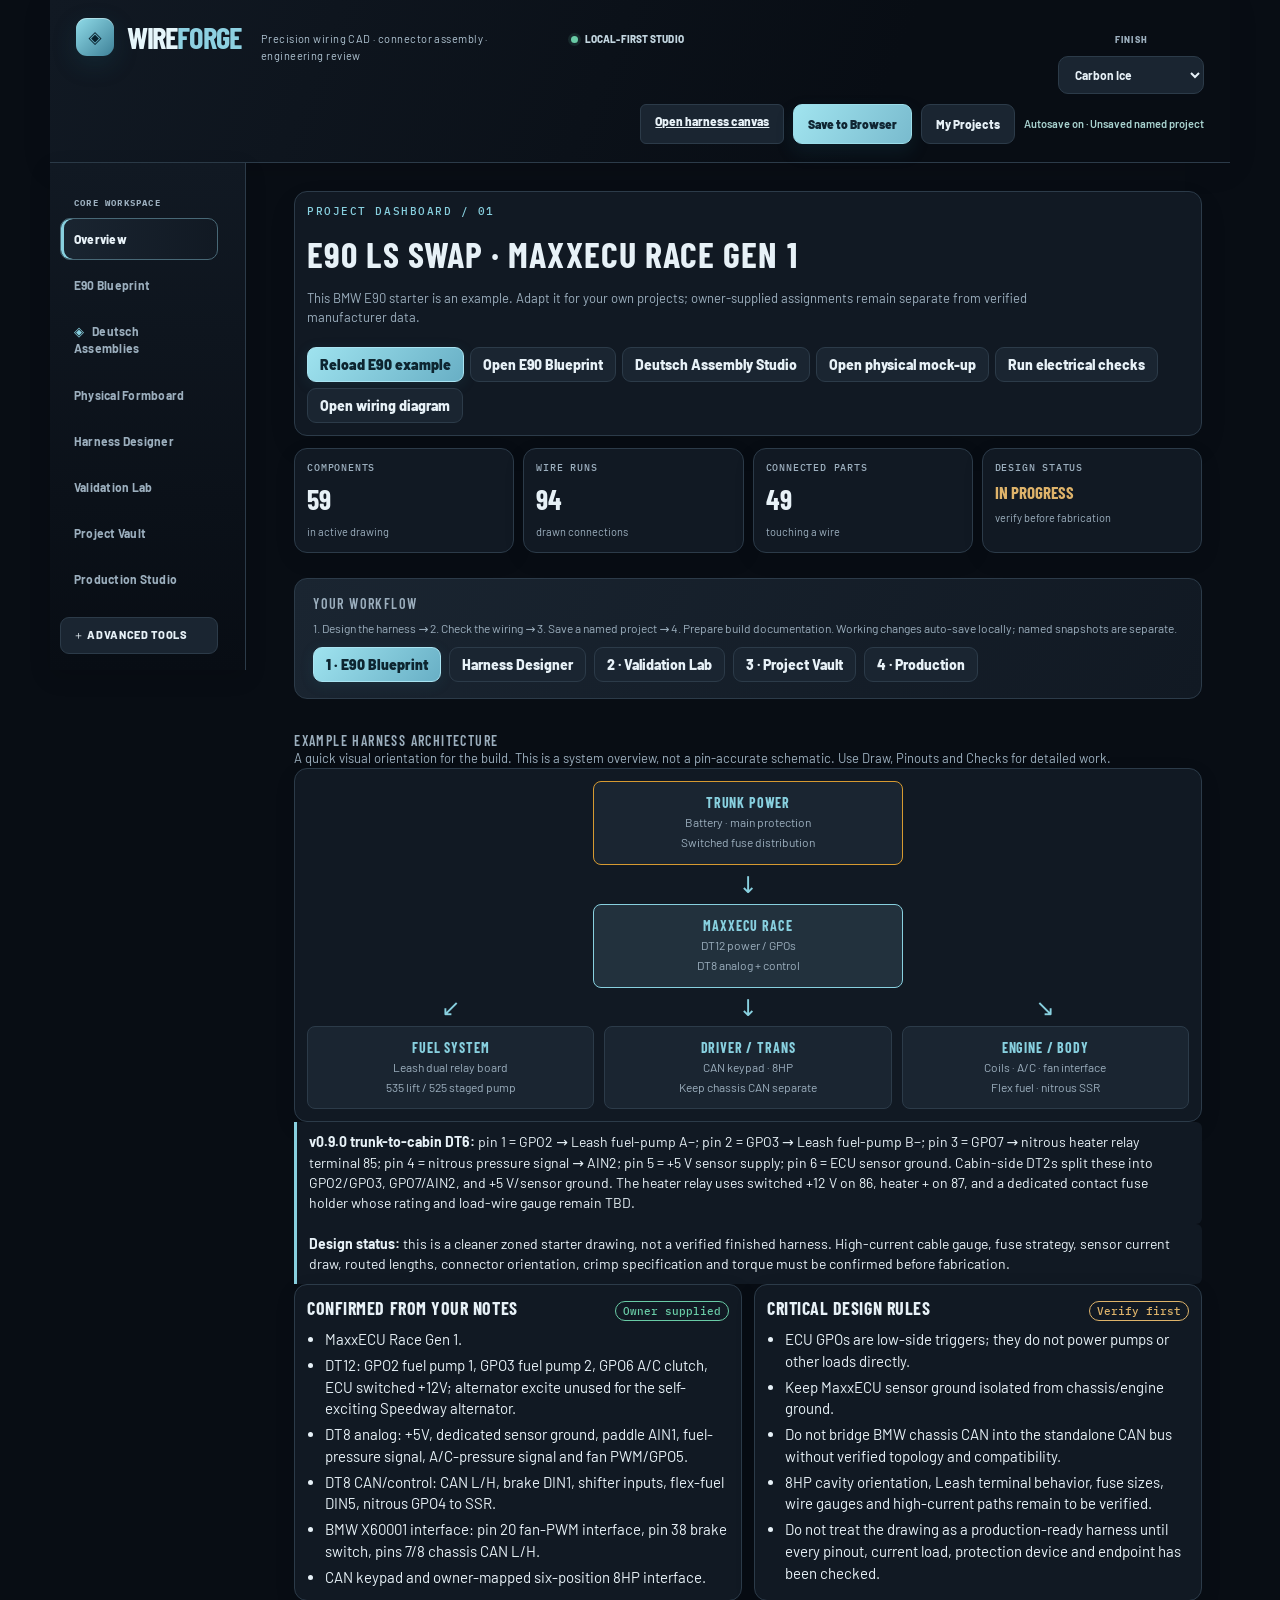
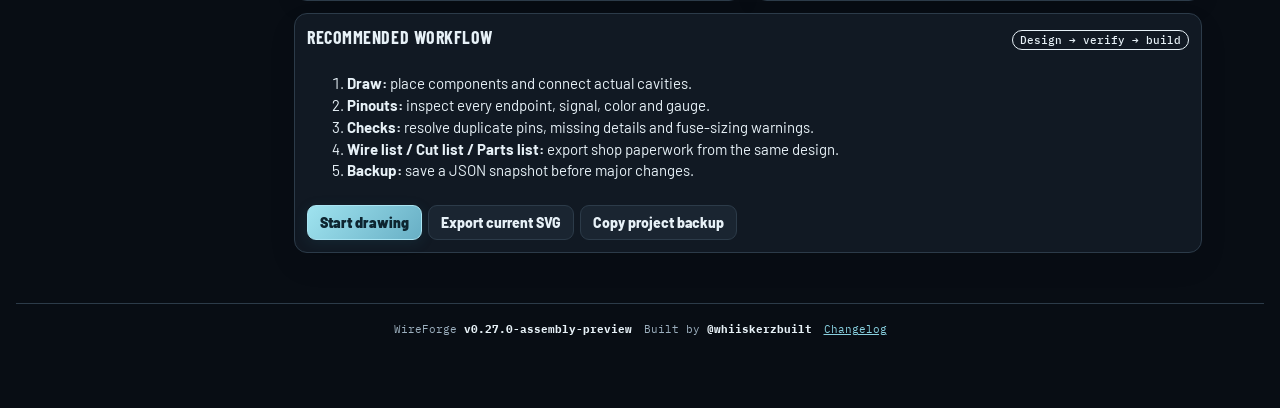
==== index.html @ 410eec22 "Document TE rear-view cavity numbering and remaining contact verification" ====
<!doctype html><html><head><meta charset=utf8><meta name=viewport content="width=device-width,initial-scale=1,viewport-fit=cover"><style>:root{color-scheme:light;box-sizing:border-box;padding-top:env(safe-area-inset-top,0px);padding-bottom:env(safe-area-inset-bottom,0px)}html{scroll-padding-top:env(safe-area-inset-top,0px)}body{margin:0;padding:0;font:14px -apple-system,BlinkMacSystemFont,sans-serif;background:#fff;color:#000}img{max-width:100%}[hidden]:not([hidden=until-found i]){display:none!important}
.studio-grid{display:grid;grid-template-columns:repeat(auto-fit,minmax(min(100%,300px),1fr));gap:12px;margin:12px 0}.studio-photo{min-height:180px;display:flex;align-items:center;justify-content:center;background:#0b111b;border:1px dashed var(--line);border-radius:8px;overflow:hidden}.studio-photo img{display:block;width:100%;max-height:340px;object-fit:contain}.photo-fallback{padding:22px;display:flex;flex-direction:column;gap:8px;text-align:center;color:var(--mute)}.face-grid{display:grid;gap:7px;margin-top:12px}.face-pin{min-height:56px;border:1px solid var(--line);border-radius:7px;padding:7px;display:flex;flex-direction:column;gap:3px;background:var(--bg);overflow-wrap:anywhere}.face-pin b{font:700 13px var(--mono);color:var(--accent)}.face-pin span{font-size:11px;color:var(--mute)}.face-head{display:flex;justify-content:space-between;gap:8px;flex-wrap:wrap}.face-head span{color:var(--mute);font-size:12px}.studio-cards{display:grid;grid-template-columns:repeat(auto-fit,minmax(170px,1fr));gap:8px;margin:12px 0}.studio-part{background:var(--panel);color:var(--text);border:1px solid var(--line);border-radius:8px;text-align:left;padding:11px;display:flex;flex-direction:column;gap:6px;min-width:0}.studio-part.active{border-color:var(--accent)}.studio-part img{display:block}.studio-part[href]{text-decoration:none;color:var(--text)}.studio-part[href]:hover{border-color:var(--accent)}.studio-part span,.studio-part small{font-size:12px;color:var(--mute)}
.build-progress{height:9px;background:var(--panel2);border:1px solid var(--line);border-radius:99px;overflow:hidden}.build-progress>div{height:100%;background:var(--good);width:0;transition:width .2s}.build-task{display:flex;gap:10px;align-items:flex-start;padding:10px 0;border-bottom:1px solid var(--line)}.build-task:last-child{border-bottom:0}.build-task input{width:18px;height:18px;flex:0 0 18px;margin-top:2px;accent-color:var(--good)}.build-task>span{font:inherit;letter-spacing:0;text-transform:none;color:var(--fg)}.build-task b{display:block}.build-task small{display:block;color:var(--mute);font-size:12px;margin-top:2px}


.dashboard-hero{padding:18px;background:linear-gradient(120deg,var(--panel),var(--panel2));border-left:4px solid var(--accent)}.eyebrow{font:500 11px var(--mono);letter-spacing:.14em;color:var(--accent);margin-bottom:8px}.dashboard-hero h2{font-size:clamp(24px,4vw,36px);margin-bottom:8px}.dashboard-hero p{max-width:780px;margin-bottom:12px}.dash-stats{display:grid;grid-template-columns:repeat(4,minmax(0,1fr));gap:9px}.stat{padding:12px;display:flex;flex-direction:column;gap:4px;min-width:0}.stat>span{font:500 10px var(--mono);color:var(--mute);letter-spacing:.08em}.stat>b{font:700 clamp(18px,3vw,28px) var(--display);overflow-wrap:anywhere}.stat small{font-size:11px;color:var(--mute)}.status-warn{color:var(--warn)!important;font-size:17px!important}.system-map{padding:16px;display:flex;flex-direction:column;align-items:center;gap:7px}.sys-node{display:flex;flex-direction:column;gap:3px;text-align:center;border:1px solid var(--line);border-radius:8px;background:var(--panel2);padding:12px;min-width:0;width:100%;max-width:310px}.sys-node b{font:700 14px var(--display);letter-spacing:.06em;color:var(--accent)}.sys-node span{font-size:12px;color:var(--mute)}.sys-node.power{border-color:#d69a31}.sys-node.ecu{border-color:var(--accent);background:color-mix(in srgb,var(--accent) 7%,var(--panel2))}.sys-arrow{font-size:23px;color:var(--accent);line-height:1}.sys-split{display:grid;grid-template-columns:repeat(3,minmax(0,1fr));gap:10px;width:100%;align-items:start}.sys-branch{display:flex;align-items:center;flex-direction:column;gap:7px;min-width:0}.grid2{display:grid;grid-template-columns:repeat(2,minmax(0,1fr));gap:12px}.grid2 .card{min-width:0}@media(max-width:700px){.dash-stats{grid-template-columns:repeat(2,minmax(0,1fr))}.grid2{grid-template-columns:1fr}.sys-split{grid-template-columns:1fr}.sys-branch{display:grid;grid-template-columns:24px minmax(0,1fr);align-items:center}.sys-branch .sys-node{max-width:none}.sys-arrow{transform:none}}

/* WireForge workspace refresh: additive, responsive, existing controls remain intact */
header{display:flex;align-items:center;gap:18px;flex-wrap:wrap;padding:16px 22px;background:linear-gradient(110deg,#101923,#1b2735);border-bottom:1px solid #354353}
header h1{margin:0;letter-spacing:.025em;color:#f2f4f7}header .sub{margin:0;opacity:.85}
#tabs{position:sticky;top:0;z-index:40;background:var(--panel);box-shadow:0 7px 20px #0002}
#t-draw .bar{gap:7px;padding:12px;border-radius:12px;background:var(--panel);border:1px solid var(--line)}
#t-draw .btn{border-radius:7px;transition:background .15s,border-color .15s}
#t-draw .btn:focus-visible,.wf-workspace button:focus-visible{outline:3px solid var(--accent);outline-offset:2px}
.wf-workspace{background:var(--panel);border:1px solid var(--line);border-radius:12px;margin:12px 0;padding:14px;box-shadow:0 5px 24px #0001}
.wf-workspace .wf-top{display:flex;justify-content:space-between;align-items:center;flex-wrap:wrap;gap:12px}
.wf-workspace h2{font:700 22px var(--display);margin:0}
.wf-actions{display:flex;gap:7px;flex-wrap:wrap;margin:12px 0}
.wf-actions button{padding:9px 12px;background:var(--panel2);color:var(--fg);border:1px solid var(--line);border-radius:7px;cursor:pointer}
.wf-actions button:hover{border-color:var(--accent)}
.wf-metrics{display:grid;grid-template-columns:repeat(auto-fit,minmax(125px,1fr));gap:8px}
.wf-metric{background:var(--panel2);padding:11px;border-radius:8px;border:1px solid var(--line)}
.wf-metric strong{display:block;font:700 23px var(--display);color:var(--accent)}
.wf-metric small{color:var(--mute)}
.wf-issues{margin-top:10px;max-height:200px;overflow:auto;font-size:12px}
.wf-issues p{margin:5px 0;padding:7px;border-left:3px solid var(--warn);background:var(--panel2)}
.wf-help{font-size:12px;color:var(--mute);margin-top:8px}
@media(max-width:650px){header{padding:12px}.wf-workspace{padding:10px}.wf-actions button{flex:1 1 130px}}
</style><style>
.wf-pro-head{display:flex;justify-content:space-between;gap:14px;align-items:start;margin:12px 0 18px;flex-wrap:wrap}
.wf-pro-head h2{margin:8px 0}.wf-pro-grid{display:grid;grid-template-columns:repeat(auto-fit,minmax(min(100%,360px),1fr));gap:14px}
.wf-pro-grid .card{min-width:0}.wf-pro-grid label{display:flex;flex-direction:column;gap:5px;margin:7px 0}
.wf-pro-grid input,.wf-pro-grid select{max-width:100%;width:100%;box-sizing:border-box}
.wf-pro-grid .row{display:flex;flex-wrap:wrap;gap:8px}.wf-pro-grid .row>*{flex:1;min-width:95px}
.wf-pro-table{width:100%;border-collapse:collapse;font-size:12px}.wf-pro-table th,.wf-pro-table td{padding:6px;text-align:left;border-bottom:1px solid var(--line)}
.wf-pro-scroll{overflow:auto;max-height:340px}.wf-pro-actions{display:flex;gap:7px;flex-wrap:wrap;margin:10px 0}
.wf-pro-cavities{display:grid;grid-template-columns:repeat(auto-fit,minmax(70px,1fr));gap:7px;margin:12px 0}
.wf-pro-cavity{border:1px solid var(--line);background:var(--panel2);border-radius:9px;padding:9px;min-height:55px}
.wf-pro-cavity b{display:block;color:var(--accent)}
@media(max-width:650px){.wf-pro-head .btn{width:100%}.wf-pro-grid{grid-template-columns:1fr}}
@media print{body.wf-pro-print header,body.wf-pro-print nav,body.wf-pro-print footer,body.wf-pro-print section:not(#t-pro),body.wf-pro-print .wf-pro-actions,body.wf-pro-print button{display:none!important}body.wf-pro-print #t-pro{display:block!important}body.wf-pro-print .card{break-inside:avoid}body.wf-pro-print{background:#fff;color:#111}}
</style>

</head><body>
<title>WireForge</title>
<meta name="claude:viewport-fit-sides" content="cover">
<link rel="stylesheet" href="https://fonts.googleapis.com/css2?family=Barlow+Condensed:wght@600;700&family=Barlow:wght@400;500;600&family=IBM+Plex+Mono:wght@400;500&display=swap">
<style>
/* Layout: tab bar, then a drawing stage (pan/zoom SVG) beside an inspector. Tables below are the paperwork built from the drawing. */
:root{
  --bg:#13161a; --panel:#1b1f25; --panel2:#222831; --line:#303743; --grid:#262c35;
  --fg:#e9e7e1; --mute:#9aa3af; --accent:#f0a81c; --accent-ink:#1a1303;
  --good:#4cc38a; --warn:#f0a81c; --bad:#ef6a5b;
  --display:'Barlow Condensed','Arial Narrow',sans-serif;
  --body:'Barlow',system-ui,sans-serif;
  --mono:'IBM Plex Mono',ui-monospace,Menlo,monospace;
  color-scheme:dark;
}
@media (prefers-color-scheme: light){
  :root:not([data-theme="dark"]){
    --bg:#e7eaee; --panel:#f6f7f9; --panel2:#ffffff; --line:#c8ced8; --grid:#d5dae2;
    --fg:#161a1f; --mute:#566170; --accent:#a86900; --accent-ink:#ffffff;
    --good:#13804f; --warn:#a86900; --bad:#c23a2b; color-scheme:light;
  }
}
:root[data-theme="light"]{
  --bg:#e7eaee; --panel:#f6f7f9; --panel2:#ffffff; --line:#c8ced8; --grid:#d5dae2;
  --fg:#161a1f; --mute:#566170; --accent:#a86900; --accent-ink:#ffffff;
  --good:#13804f; --warn:#a86900; --bad:#c23a2b; color-scheme:light;
}
*{box-sizing:border-box}
[hidden]{display:none!important}
body{background:var(--bg);color:var(--fg);font:15px/1.45 var(--body);padding-left:max(16px,env(safe-area-inset-left,0px));padding-right:max(16px,env(safe-area-inset-right,0px));padding-block:0 48px}
.wrap{max-width:1180px;margin:0 auto}
header{padding:16px 0 8px;display:flex;gap:12px;align-items:baseline;flex-wrap:wrap;justify-content:space-between}
h1{font:700 30px/1 var(--display);letter-spacing:.02em;text-transform:uppercase;margin:0}
h1 span{color:var(--accent)}
.sub{color:var(--mute);font-size:13px;margin:0}
/* WireForge workspace navigation */
.wrap{display:grid;grid-template-columns:196px minmax(0,1fr);column-gap:20px;align-items:start}header{grid-column:1/-1}
nav{position:sticky;top:14px;z-index:5;background:var(--bg);display:flex;flex-direction:column;gap:3px;overflow-y:auto;overflow-x:hidden;max-height:calc(100vh - 28px);border-right:1px solid var(--line);border-bottom:0;padding:8px 10px 8px 0;grid-column:1;grid-row:2}
.nav-label{font:500 10px var(--mono);letter-spacing:.14em;text-transform:uppercase;color:var(--mute);padding:13px 10px 4px}
nav button{width:100%;text-align:left;white-space:normal;line-height:1.25}.wrap>section{grid-column:2;grid-row:2;min-width:0}
@media(max-width:760px){.wrap{display:flex;flex-direction:column;gap:0}header{width:100%}nav{position:sticky;top:0;width:100%;max-height:none;flex-direction:row;overflow-x:auto;overflow-y:hidden;border-right:0;border-bottom:1px solid var(--line);padding:6px 0;gap:4px}nav .nav-label{display:none}nav button{width:auto;flex:0 0 auto;white-space:nowrap}.wrap>section{width:100%}}
nav button{flex:0 0 auto;font:600 15px var(--display);letter-spacing:.06em;text-transform:uppercase;background:none;color:var(--mute);border:0;padding:9px 14px;border-radius:6px;cursor:pointer}
nav button[aria-selected="true"]{background:var(--accent);color:var(--accent-ink)}
button:focus-visible,input:focus-visible,select:focus-visible,textarea:focus-visible{outline:2px solid var(--accent);outline-offset:1px}
section{padding-top:14px;display:flex;flex-direction:column;gap:12px}
h2{font:700 22px/1.1 var(--display);letter-spacing:.03em;text-transform:uppercase;margin:0}
h3{font:600 14px var(--display);letter-spacing:.1em;text-transform:uppercase;color:var(--mute);margin:8px 0 0}
p{margin:0}
.muted{color:var(--mute);font-size:13px}
.row{display:flex;gap:6px;flex-wrap:wrap;align-items:flex-end}
.btn{font:600 14px var(--body);background:var(--panel2);color:var(--fg);border:1px solid var(--line);padding:8px 12px;border-radius:6px;cursor:pointer;white-space:nowrap}
.btn.primary{background:var(--accent);color:var(--accent-ink);border-color:var(--accent)}
.btn.danger{color:var(--bad)}
.btn[aria-pressed="true"]{border-color:var(--accent);color:var(--accent)}
.call{border-left:3px solid var(--accent);background:var(--panel);padding:10px 12px;border-radius:0 6px 6px 0;font-size:14px}
label{display:flex;flex-direction:column;gap:3px;min-width:0}
label>span{font:500 10px var(--mono);letter-spacing:.08em;text-transform:uppercase;color:var(--mute)}
input,select,textarea{font:14px var(--body);background:var(--panel2);color:var(--fg);border:1px solid var(--line);border-radius:5px;padding:7px 8px;width:100%;min-width:0}
textarea{font:12px var(--mono);min-height:110px}
.mono{font-family:var(--mono);font-size:13px}
.chip{flex:0 0 14px;width:14px;height:14px;border-radius:50%;border:1px solid var(--mute);display:inline-block;vertical-align:-2px}
.cw{display:flex;gap:6px;align-items:center}
/* visual connector catalogue */
.catalog-tools{display:grid;grid-template-columns:minmax(180px,2fr) minmax(130px,1fr);gap:10px;align-items:end}
.connector-catalog{display:grid;grid-template-columns:repeat(auto-fit,minmax(250px,1fr));gap:10px;margin-top:8px}
.connector-card{display:grid;grid-template-columns:120px minmax(0,1fr);gap:10px;padding:10px;border:1px solid var(--line);border-radius:8px;background:var(--panel2);min-width:0}
.connector-thumb{min-width:0;display:flex;align-items:flex-start}
.connector-card-title{font:600 13px var(--display);line-height:1.3}
.connector-card-meta{font:10px var(--mono);color:var(--mute);margin-top:4px;overflow-wrap:anywhere}
.connector-card-actions{margin:8px 0}
.connector-card details{font-size:12px}
.connector-card summary{cursor:pointer;color:var(--accent);padding:4px 0}
.connector-pin-table{max-height:220px;overflow:auto;margin-top:5px}
.connector-pin-table table{width:100%;border-collapse:collapse;font-size:11px}
.connector-pin-table th,.connector-pin-table td{text-align:left;padding:4px;border-bottom:1px solid var(--line);vertical-align:top}
.connector-pin-table th{position:sticky;top:0;background:var(--panel);color:var(--mute)}
.connector-card[hidden]{display:none}
@media(max-width:600px){.catalog-tools{grid-template-columns:1fr}.connector-catalog{grid-template-columns:1fr}.connector-card{grid-template-columns:100px minmax(0,1fr)}}

/* drawing */
.bar{display:flex;gap:8px;flex-wrap:wrap;align-items:flex-end}
.bar label{width:96px}
.lib{background:var(--panel);border:1px solid var(--line);border-radius:8px;padding:12px;display:flex;flex-direction:column;gap:10px;max-height:340px;overflow:auto}
.lib  .grp{display:flex;flex-direction:column;gap:6px}
.lib details.catalog-group{border:1px solid var(--line);border-radius:9px;padding:10px 12px;background:var(--panel);margin:8px 0}
.lib details.catalog-group>summary{display:flex;align-items:center;justify-content:space-between;gap:12px;cursor:pointer;list-style:none;font:700 13px var(--display);letter-spacing:.04em;text-transform:uppercase}
.lib details.catalog-group>summary::-webkit-details-marker{display:none}
.lib details.catalog-group>summary:after{content:'+';color:var(--accent);font-size:18px}
.lib details.catalog-group[open]>summary:after{content:'−'}
.lib details.catalog-group>summary small{margin-left:auto;color:var(--mute);font:10px var(--mono);text-transform:none;letter-spacing:0}
.lib details.catalog-group[open]>summary{padding-bottom:8px;border-bottom:1px solid var(--line)}
.lib .grp>b{font:600 12px var(--display);letter-spacing:.1em;text-transform:uppercase;color:var(--mute)}
.lib .items{display:flex;gap:6px;flex-wrap:wrap}
.main{display:grid;grid-template-columns:minmax(0,1fr) 300px;gap:12px}
.stage{height:min(70dvh,640px);min-height:380px;border:1px solid var(--line);border-radius:8px;background:var(--bg);position:relative;overflow:hidden}
#cv{width:100%;height:100%;display:block;touch-action:none;user-select:none;-webkit-user-select:none;cursor:grab}
#cv text{pointer-events:none}
.hint{position:absolute;left:8px;bottom:8px;right:8px;font:500 12px var(--mono);color:var(--mute);background:var(--panel);border:1px solid var(--line);border-radius:6px;padding:5px 8px;pointer-events:none}
.insp{background:var(--panel);border:1px solid var(--line);border-radius:8px;padding:12px;display:flex;flex-direction:column;gap:10px;align-self:start;max-height:min(70dvh,640px);overflow:auto}
.insp .two{display:grid;grid-template-columns:1fr 1fr;gap:8px}
.plist{display:flex;flex-direction:column;gap:6px}
.plist label{flex-direction:row;align-items:center;gap:8px}
.plist label>span{width:34px;font-size:12px;color:var(--accent);text-transform:none;letter-spacing:0}
@media (max-width:860px){.main{grid-template-columns:minmax(0,1fr)}.insp{max-height:none}}
/* svg parts */
.box{fill:var(--panel);stroke:var(--line);stroke-width:1.5}
.sel .box{stroke:var(--accent);stroke-width:2.5}
.hdr{fill:var(--panel2)}
.t{fill:var(--fg);font:600 12px var(--body)}
.pid{fill:var(--accent);font:700 11px var(--mono)}
.pl{fill:var(--mute);font:11px var(--body)}
.pd{fill:var(--bg);stroke:var(--mute);stroke-width:1.5}
.pd.used{fill:var(--fg);stroke:var(--fg)}
.pd.pend{fill:var(--accent);stroke:var(--accent)}
.hit{fill:transparent;cursor:crosshair}
.nodec{fill:var(--panel2);stroke:var(--mute);stroke-width:1.5}
.sel .nodec{stroke:var(--accent);stroke-width:2.5}
.wl{fill:var(--accent);font:600 11px var(--mono)}
.ps{fill:var(--mute);font:10px var(--mono)}
.fwl{fill:var(--bad);font:600 11px var(--mono);letter-spacing:.12em}
.tag{font:500 10px var(--mono);letter-spacing:.08em;text-transform:uppercase;border:1px solid var(--line);color:var(--mute);padding:1px 5px;border-radius:3px}
.sw{display:flex;gap:6px;flex-wrap:wrap}
.swb{width:26px;height:26px;border-radius:50%;border:2px solid var(--line);cursor:pointer;padding:0}
.swb:hover{border-color:var(--accent)}
.btn:disabled{opacity:.4;cursor:default}
#mk{width:100%;height:100%;display:block;touch-action:none;user-select:none;-webkit-user-select:none;cursor:grab}
#mk text{pointer-events:none}
.lcard{display:flex;flex-direction:column;gap:6px;border:1px solid var(--line);border-radius:6px;padding:8px}
input[type=color]{padding:0;height:34px;width:44px}
.row select{width:auto}
.err .box{stroke:var(--bad);stroke-width:2.5}
nav button.bad{color:var(--bad)}
/* tables */
.tw{overflow-x:auto;border:1px solid var(--line);border-radius:8px;background:var(--panel)}
table{border-collapse:collapse;width:100%;font-size:14px}
th{font:500 10px var(--mono);letter-spacing:.08em;text-transform:uppercase;color:var(--mute);text-align:left;padding:8px 10px;border-bottom:1px solid var(--line);white-space:nowrap}
td{padding:8px 10px;border-bottom:1px solid var(--line);vertical-align:top}
tr:last-child td{border-bottom:0}
td.num,th.num{text-align:right;font-variant-numeric:tabular-nums}
.nt{color:var(--mute);font-size:13px}
.ok{color:var(--good)}.wn{color:var(--warn)}.bd{color:var(--bad)}
.pill{font:500 11px var(--mono);padding:2px 7px;border-radius:99px;border:1px solid currentColor;white-space:nowrap}
.card{background:var(--panel);border:1px solid var(--line);border-radius:8px;padding:12px;display:flex;flex-direction:column;gap:8px}
.card .hd{display:flex;justify-content:space-between;gap:8px;flex-wrap:wrap;align-items:baseline}
.card .hd b{font:700 18px var(--display);letter-spacing:.03em;text-transform:uppercase}
ul.tight{margin:0;padding-left:18px;display:flex;flex-direction:column;gap:4px}
a{color:var(--accent)}
.toast{position:fixed;left:50%;transform:translateX(-50%);bottom:calc(16px + env(safe-area-inset-bottom,0px));background:var(--accent);color:var(--accent-ink);padding:8px 14px;border-radius:6px;font-weight:600;z-index:20}
.app-footer{display:flex;justify-content:center;align-items:center;gap:12px;flex-wrap:wrap;padding:18px 12px 24px;color:var(--mute);font:11px var(--mono);border-top:1px solid var(--line);margin-top:22px}.app-footer b{color:var(--fg)}.app-footer a{color:var(--accent)}
.echeck-grid{display:grid;grid-template-columns:repeat(2,minmax(0,1fr));gap:12px}.echeck-grid .card{min-width:0}.echeck-results{display:grid;grid-template-columns:repeat(3,minmax(0,1fr));gap:10px}.echeck-metric{border:1px solid var(--line);border-radius:8px;padding:12px;background:var(--panel2)}.echeck-metric span{display:block;color:var(--mute);font:10px var(--mono);text-transform:uppercase;letter-spacing:.08em}.echeck-metric b{display:block;font-size:20px;margin-top:5px;overflow-wrap:anywhere}@media(max-width:700px){.echeck-grid,.echeck-results{grid-template-columns:1fr}}
</style>

<div class="wrap">
<header>
  <h1>Wire<span>Forge</span></h1>
  <p class="sub">Precision wiring CAD · connector assembly · engineering review</p><span class="wf-app-trust" title="Local-first workspace; not electrical certification">LOCAL-FIRST STUDIO</span>
  <label class="wf-finish-choice">FINISH <select id="wfEditorFinish" aria-label="WireForge interface finish"><option value="ice">Carbon Ice</option><option value="copper">Forged Titanium</option><option value="stealth">Obsidian</option></select></label>
<div class="wf-top-actions" aria-label="Project actions"><button class="btn primary" id="wfQuickSave" type="button" title="Create or update the current named browser snapshot">Save to Browser</button><button class="btn" id="wfVaultOpen" type="button">My Projects</button><span id="wfSaveStatus" role="status" aria-live="polite">Autosave on · Checking browser storage…</span></div>
</header>
<nav id="tabs"></nav>

<section id="t-project" hidden></section><section id="t-blueprint" hidden></section><section id="t-dt" hidden></section><section id="t-vault" hidden></section><section id="t-lab" hidden></section>
<section id="t-studio" hidden></section>
<section id="t-sim" hidden></section>
<section id="t-pro" hidden><div class="wf-pro-head"><div><span class="pill">PRO WORKSPACE · PREVIEW</span><h2>Harness Production Studio</h2><p class="muted">Reusable cavity maps, drawing layers, branch schedules, build reports and restore points. Manufacturer geometry and electrical suitability require independent verification.</p></div><div class="row"><button class="btn primary" type="button" id="wf3dProLaunch">◈ Render 3D</button><button class="btn primary" id="proPrint">Print build pack</button></div></div><div class="row"><button class="btn" data-tab="formboard">Physical formboard & measured cut list</button></div><div id="proRoot"></div></section>
<section id="t-draw">
<div class="wf-draw-intro"><div><div class="wb-eyebrow">WIRE FORGE / SCHEMATIC EDITOR</div><h2>Harness Designer <span>·</span> Design → Route → Verify</h2><p>Draw cavity-to-cavity connections, arrange hardware, then review the wiring in Blueprint, Loom Studio or 3D. Drag parts to adjust the layout.</p></div><div class="wf-draw-intro-actions"><button class="btn primary" data-tab="blueprint">E90 Blueprint</button><button class="btn" data-tab="formboard">Physical Formboard</button><button class="btn" data-tab="lab">Validation Lab</button></div></div>
<details class="wf-advanced" id="wfAdvanced"><summary>Advanced engineering tools <small>Routing audit · branches · cut lists · snap · locking</small></summary>
<section class="wf-phase card" id="wfPhasePanel" aria-label="Harness engineering tools">
<h3>Engineering workbench <span class="pill">ADVANCED</span></h3>
<p class="muted">Routing diagnostics, physical branch records, ECU pin schedule and manufacturing estimates. These tools do not certify a harness.</p>
<div class="row" style="flex-wrap:wrap;gap:8px">
<button class="btn" id="wfRouteAudit" type="button">Analyze routing</button>
<button class="btn" id="wfAddBranch" type="button">Add harness branch</button>
<button class="btn" id="wfCutList" type="button">Export cut list CSV</button>
<button class="btn" id="wfEcuSchedule" type="button">Export MaxxECU schedule CSV</button>
<button class="btn" id="wfValidation" type="button">Export validation CSV</button>
</div>
<div class="row" style="flex-wrap:wrap;gap:8px;margin-top:10px"><label>Branch name <input id="wfBranchName" placeholder="Engine → firewall"></label><label>Bundle ID <input id="wfBranchLoom" placeholder="990"></label><label>Branch length (in) <input id="wfBranchLength" type="number" min="0" step=".1" placeholder="Measured"></label><label>Branch diameter (mm) <input id="wfBranchDiameter" type="number" min="0" step=".1" placeholder="Estimate"></label></div>
<div id="wfBranchRows" class="muted" style="margin-top:10px"></div><div id="wfPhaseResults" aria-live="polite" style="margin-top:10px"></div>
</section><aside class="wf-workspace" id="wfWorkspace" aria-label="Harness editor tools">
<div class="wf-top"><h2>Harness diagnostics <small style="font-size:12px;color:var(--mute)">LIVE</small></h2><span id="wfStatus" class="pill">Ready</span></div>
<div class="wf-metrics" id="wfMetrics" aria-live="polite"></div>
<div class="wf-actions">
<button type="button" id="wfRefresh">Run wiring audit</button>
<button type="button" id="wfSnap">Snap parts to 20px grid</button>
<button type="button" id="wfAlign">Align selected part to grid</button>
<button type="button" id="wfLock">Lock selected part</button>
<button type="button" id="wfPinExport">Export connector pinouts CSV</button>
<button type="button" id="wfLoomExport">Export harness bundles CSV</button>
</div>
<div class="wf-help">Snap changes positions and can be undone. Locked parts cannot be dragged. Electrical findings require independent verification against component datasheets.</div>
<div class="wf-issues" id="wfIssues"></div></aside>
</details>
  <div class="bar">
    <label class="wf-zone-jump">FOCUS AREA <select id="wfZoneJump" aria-label="Focus physical planning area"><option value="">All areas (Fit)</option></select></label><button class="btn" data-tab="blueprint" title="E90 zone map and completion board">E90 Blueprint</button><button class="btn" data-tab="dt" title="Edit both halves of a Deutsch inline connector">DT Assemblies</button><button class="btn primary" data-act="lib" id="libBtn" aria-pressed="false">+ Add part</button>
    <button class="btn" data-act="zout" aria-label="Zoom out">−</button>
    <button class="btn" data-act="zin" aria-label="Zoom in">+</button>
    <button class="btn" data-act="fit">Fit</button>
    <button class="btn primary" id="wf3dLaunch" type="button" title="Build an interactive 3D model from the current routed drawing">◈ Render 3D</button><button class="btn" data-act="exportDiagram">Export SVG</button><button class="btn" data-act="printDiagram">Print diagram</button><button class="btn danger" data-act="clearWires" title="Remove every wire but keep parts and zones">Delete all wires</button>
    <button class="btn" data-act="undo" id="undoBtn">Undo</button><button class="btn" data-act="redo" id="redoBtn">Redo</button>
    <button class="btn" data-act="fw" id="fwBtn" aria-pressed="false">Firewall line</button>
    <button class="btn" data-act="tk" id="tkBtn" aria-pressed="false">Trunk line</button>
    <button class="btn" data-act="can" id="canBtn" aria-pressed="false">CAN pair</button>
    <button class="btn" data-act="toggleRoute" id="routeBtn">Routing: 90°</button>
    <label><span>New wire gauge</span><select id="defAwg"></select></label>
    <label><span>New wire color</span><input id="defColor" placeholder="RED"></label>
    <label><span>Scale (px per in)</span><input id="scale" type="number" min="0.5" step="0.5" inputmode="decimal"></label>
  </div>
  <div class="lib" id="lib" hidden></div>
  <div id="exBanner" class="call" hidden>Starting layout: the MaxxECU LS connectors, with pins named from the MaxxECU page. Run wires between them or add parts. Engine-side plugs are left blank where that page gives no pinout. <button class="btn danger" data-act="clearAll">Clear drawing</button></div>
  <div class="main">
    <div class="stage"><svg id="cv" role="img" aria-label="Harness drawing"></svg><div class="hint" id="hint"></div></div>
    <div class="insp" id="insp"></div>
  </div>
</section>
<section id="t-formboard" hidden></section><section id="t-mock" hidden></section>
<section id="t-wires" hidden></section>
<section id="t-cut" hidden></section>
<section id="t-pins" hidden></section>
<section id="t-book" hidden></section>
<section id="t-bom" hidden></section>
<section id="t-build" hidden></section>
<section id="t-checks" hidden></section>
<section id="t-electrical" hidden></section>
<section id="t-power" hidden></section>
<section id="t-ecu" hidden></section>
<section id="t-notes" hidden></section>
<section id="t-save" hidden></section>
</div>
<div id="toast" class="toast" hidden></div>
<footer class="app-footer"><span>WireForge <b id="appVersion">v0.27.0-assembly-preview</b></span><span>Built by <b>@whiiskerzbuilt</b></span><a href="CHANGELOG.md" target="_blank" rel="noopener">Changelog</a></footer>

<style id="wfBlackglassTheme">
/* Visual-only refresh. Semantic good/warning/error colors stay distinct. */
:root:not([data-theme="light"]){
 --bg:#080d14;--panel:#111923;--panel2:#1a2531;--line:#2c3b49;--grid:#253441;
 --fg:#e7f1f7;--mute:#9cafbe;--accent:#88d0df;--accent-ink:#102027;
 --good:#69cba6;--warn:#deb36a;--bad:#ec776e;
 color-scheme:dark;
}
:root[data-theme="light"]{
 --bg:#edf2f5;--panel:#ffffff;--panel2:#eaf2f5;--line:#b6ccd5;
 --grid:#d4e0e6;--fg:#182b36;--mute:#4b6675;--accent:#247c96;--accent-ink:#fff;
 --good:#1c8364;--warn:#a87021;--bad:#c3433d;
}
body{background:var(--bg);color:var(--fg)}
header{
 background:linear-gradient(115deg,#101a25,#142332 55%,#0e1721);
 border-bottom:1px solid #2f4859;
 box-shadow:0 10px 30px #0003;
}
header h1{color:#e6f6fb;letter-spacing:.005em}
header h1 span{color:#8dd0e1}
header .sub{color:#b0c4d2;opacity:1}
nav{background:var(--bg);scrollbar-color:#405769 transparent}
nav button{border-radius:9px}
nav button[aria-selected="true"]{
 color:var(--fg);border-color:#4b8597;
 background:linear-gradient(120deg,#1c3745,#172837);
 box-shadow:inset 3px 0 #8bd4e5;
}
.nav-label{color:var(--mute)}
.card,.wf-workspace,#wfPhasePanel,.wf-pro-grid .card{
 border-color:var(--line);border-radius:13px;
 box-shadow:0 7px 22px #00000014;
}
#t-draw .bar{background:linear-gradient(125deg,var(--panel),var(--panel2));border:1px solid var(--line);border-radius:13px}
#t-draw .btn,.wf-actions button,button.btn{border-radius:9px}
.btn.primary,.button.primary{
 background:linear-gradient(130deg,#9fe3ef,#68afc5);
 color:#0d2530;border:1px solid #a9e4f2;
 box-shadow:0 3px 13px #2c71812b;
}
.btn.primary:hover,.button.primary:hover{background:#a5e7ef;color:#071c26}
#wf3dLaunch,#wf3dProLaunch{
 background:linear-gradient(130deg,#b8e9f1,#7ec9d9);
 color:#0b2734;border-color:#b5e9f3;font-weight:800;
}
input,textarea,select{accent-color:var(--accent)}
input:focus-visible,select:focus-visible,textarea:focus-visible,button:focus-visible{outline-color:var(--accent)}
::-webkit-scrollbar{width:9px;height:9px}
::-webkit-scrollbar-thumb{background:#405364;border-radius:12px}
::-webkit-scrollbar-track{background:transparent}
@media(max-width:760px){
 header{padding:13px}
 #t-draw .bar{gap:7px}
 #t-draw .btn{min-height:37px}
}
:root[data-theme="light"] header{
 background:linear-gradient(115deg,#e7f3f8,#dbeaf1);
 border-bottom-color:#a7c3d0;
}
:root[data-theme="light"] header h1{color:#19303e}
:root[data-theme="light"] header h1 span{color:#207b98}
:root[data-theme="light"] header .sub{color:#506c79}
:root[data-theme="light"] nav button[aria-selected="true"]{
 background:#daedf2;color:#1c485a;border-color:#93c1d1;
}

.wf-finish-choice{margin-left:auto;display:flex;gap:10px;align-items:center;color:var(--mute);font-size:10px;font-weight:800;letter-spacing:1.2px}
#wfEditorFinish{background:var(--panel2);color:var(--fg);border:1px solid var(--line);border-radius:10px;padding:10px 12px;font-size:12px;font-family:var(--body);font-weight:700;min-width:146px}
#wfEditorFinish:focus-visible{outline:2px solid var(--accent);outline-offset:2px}
:root[data-wf-finish="copper"]:not([data-theme="light"]){
 --bg:#111312;--panel:#1c1e1b;--panel2:#292b27;--line:#46423b;--grid:#292a27;
 --fg:#f1eee8;--mute:#b9ada0;--accent:#ddbb92;--accent-ink:#20180f;
}
:root[data-wf-finish="copper"]:not([data-theme="light"]) header{background:linear-gradient(110deg,#28251e,#191d1c);border-bottom-color:#66503a}
:root[data-wf-finish="copper"]:not([data-theme="light"]) header h1 span{color:#eac5a3}
:root[data-wf-finish="copper"]:not([data-theme="light"]) nav button[aria-selected="true"]{border-color:#8d7054;background:linear-gradient(130deg,#40342a,#2c2925);box-shadow:inset 3px 0 #d9b38c}
:root[data-wf-finish="copper"]:not([data-theme="light"]) .btn.primary,
:root[data-wf-finish="copper"]:not([data-theme="light"]) #wf3dLaunch,
:root[data-wf-finish="copper"]:not([data-theme="light"]) #wf3dProLaunch{background:linear-gradient(115deg,#f0d0ad,#cda37e);color:#291d15;border-color:#f0d0ad}
:root[data-wf-finish="stealth"]:not([data-theme="light"]){
 --bg:#111419;--panel:#1b2027;--panel2:#262c34;--line:#3a4754;--grid:#28313d;
 --fg:#f0f3f6;--mute:#a8b3bd;--accent:#c5d4e1;--accent-ink:#17212b;
}
:root[data-wf-finish="stealth"]:not([data-theme="light"]) header{background:linear-gradient(110deg,#242b33,#151b22);border-bottom-color:#59636b}
:root[data-wf-finish="stealth"]:not([data-theme="light"]) header h1 span{color:#d5e0eb}
:root[data-wf-finish="stealth"]:not([data-theme="light"]) nav button[aria-selected="true"]{background:linear-gradient(130deg,#33404e,#25303b);border-color:#798796;box-shadow:inset 3px 0 #d0dbe4}
:root[data-wf-finish="stealth"]:not([data-theme="light"]) .btn.primary,
:root[data-wf-finish="stealth"]:not([data-theme="light"]) #wf3dLaunch,
:root[data-wf-finish="stealth"]:not([data-theme="light"]) #wf3dProLaunch{background:linear-gradient(130deg,#f4f6f9,#a9bccb);color:#19212b;border-color:#d5e3eb}
@media(max-width:720px){.wf-finish-choice{width:100%;justify-content:space-between;margin:0}#wfEditorFinish{flex:1;max-width:220px}}
</style>
<link rel="stylesheet" href="./wireforge-workspace.css">
<link rel="stylesheet" href="./wireforge-blueprint.css">
<link rel="stylesheet" href="./wireforge-formboard.css">
<link rel="stylesheet" href="./wireforge-premium.css">
<link rel="stylesheet" href="./wireforge-dt-visual.css">
<script>
const APP_VERSION='0.27.0-assembly-preview';
const CREATOR_HANDLE='@whiiskerzbuilt';
document.getElementById('appVersion').textContent='v'+APP_VERSION;
const esc=s=>String(s??'').replace(/[&<>"]/g,c=>({'&':'&amp;','<':'&lt;','>':'&gt;','"':'&quot;'}[c]));
const KEY='harness-bench-v2';

/* ---------- part catalog ---------- */
const T={};const GROUPS=[];
const FAM={dt:'#8b95a3',mol:'#d2b27a',mx:'#f0a81c',pwr:'#4a86e8',bulk:'#e0584a',sens:'#3fae6a',term:'#b0b6c0'};
function group(name,list){GROUPS.push({name,ids:list.map(x=>x.id)});list.forEach(x=>T[x.id]=x)}
const gen=(id,name,n,seal,fam,sub,pn)=>({id,name,seal:!!seal,fam,sub:sub||'',pn:pn||'',pins:Array.from({length:n},(_,i)=>({p:String(i+1),l:''}))});
const lab=(id,name,labels,fam,sub)=>({id,name,labeled:true,fam,sub:sub||'',pins:labels.map(l=>({p:l[0],l:l[1]||''}))});
const mx=(id,name,arr)=>lab(id,name,arr,'mx','MaxxECU LS harness');
const nodeT=(id,name,fam,note)=>({id,name,node:true,fam,note:note||'',pins:[{p:'1',l:''}]});
function makeCustom(tid){
  const u=S.wfCustom?.[tid];if(u&&/^usr/.test(tid)&&!T[tid]){T[tid]={id:tid,name:u.name,labeled:true,fam:'dt',sub:'Housing P/N '+u.pn,pn:u.pn,short:u.short,pins:u.labels.map((l,i)=>({p:String(l),l:''}))};return;}
  const m=/^(cust|bulk)(\d+)$/.exec(tid);if(!m||T[tid])return;
  const n=Math.max(1,Math.min(60,+m[2]));
  T[tid]=m[1]==='bulk'?Object.assign(gen(tid,'Firewall bulkhead '+n+'-pin',n,true,'bulk','Mil-spec bulkhead'),{bulk:true}):gen(tid,n+'-pin connector',n,false,'dt','Custom');
}
group('Injectors and coils (housing part numbers TBD)',[lab('inj2','Injector connector',[['1','Pin 1 (polarity TBD)'],['2','Pin 2 (polarity TBD)']],'sens','Housing P/N TBD'),lab('coil3','Ignition coil connector',[['1','Pin 1 (function TBD)'],['2','Pin 2 (function TBD)'],['3','Pin 3 (function TBD)']],'sens','Housing P/N TBD')]);
/* MaxxECU pin reference transcribed from user-provided notes. Verify exact model and official documentation before wiring. */
const MAXXECU_MAIN=[["A1","GPO 5","-","GPO 4"],["A2","IGN 1","IGN 1","IGN 1"],["A3","IGN 2","IGN 2","IGN 2"],["A4","GPO 8/TACHO","GPO 8/TACHO","GPO 8/TACHO"],["B1","GPO 6","-","GPO 5"],["B2","IGN 3","IGN 3","IGN 3"],["B3","IGN 4","IGN 4","IGN 4"],["B4","GPO 1","GPO 1","GPO 1"],["C1","GPO 7","-","AIN 5 (0–5 V)"],["C2","IGN 5","IGN 5","IGN 5"],["C3","IGN 6","IGN 6","IGN 6"],["C4","GPO 2","GPO 2","GPO 2"],["D1","WBO2 Heater−","WBO2 Heater−","WBO2 Heater−"],["D2","IGN 7","-","AIN 6 (0–5 V)"],["D3","IGN 8","-","AIN 7 (0–5 V)"],["D4","GPO 3","GPO 3","GPO 3"],["E1","CAN H","CAN H","CAN H"],["E2","CAN L","CAN L","CAN L"],["E3","GND Shield","GND Shield","GND Shield"],["E4","GPO 4","-","AIN 8 (0–5 V)"],["F1","CLT","CLT","CLT"],["F2","IAT","IAT","IAT"],["F3","WBO2 VREF","WBO2 VREF","WBO2 VREF"],["F4","WBO2 VS","WBO2 VS","WBO2 VS"],["G1","+5V sensor supply (peak 0.5 A, max 150 mA)","+5V sensor supply (peak 0.5 A, max 150 mA)","+5V sensor supply (peak 0.5 A, max 150 mA)"],["G2","TPS/AIN","TPS/AIN","TPS/AIN"],["G3","WBO2 IP","WBO2 IP","WBO2 IP"],["G4","WBO2 RCAL","WBO2 RCAL","WBO2 RCAL"],["H1","Sensor GND","Sensor GND","Sensor GND"],["H2","Trigger GND","Trigger GND","Trigger GND"],["H3","TRIGGER","TRIGGER","TRIGGER"],["H4","HOME","HOME","HOME"],["J1","AIN 1 (Temperature)","AIN 1 (Temperature)","AIN 1 (Temperature)"],["J2","AIN 2 (Temperature)","AIN 2 (Temperature)","AIN 2 (Temperature)"],["J3","AIN 3 (0–5 V)","AIN 3 (0–5 V)","AIN 3 (0–5 V)"],["J4","AIN 4 (0–5 V)","AIN 4 (0–5 V)","AIN 4 (0–5 V)"],["K1","INJ 1","INJ 1","INJ 1"],["K2","INJ 2","INJ 2","INJ 2"],["K3","DIN/VR 1","DIN 1","DIN 1"],["K4","DIN/VR 2","DIN 2","DIN 2"],["L1","INJ 8","-","GPO 11/Motor 1−"],["L2","INJ 7","-","GPO 12/Motor 1+"],["L3","INJ 6","INJ 6","INJ 6"],["L4","Engine GND","Engine GND","Engine GND"],["M1","INJ 3","INJ 3","INJ 3"],["M2","INJ 4","INJ 4","INJ 4"],["M3","INJ 5","INJ 5","INJ 5"],["M4","+12V ECU power supply","+12V ECU power supply","+12V ECU power supply"]];
const MAXXECU_AUX=[["A1","EGT 5+"],["A2","EGT 6+"],["A3","EGT 7+"],["A4","EGT 8+"],["B1","EGT 5−"],["B2","EGT 6−"],["B3","EGT 7−"],["B4","EGT 8−"],["C1","EGT 1+"],["C2","EGT 2+"],["C3","EGT 3+"],["C4","EGT 4+"],["D1","EGT 1−"],["D2","EGT 2−"],["D3","EGT 3−"],["D4","EGT 4−"],["E1","Knock GND"],["E2","Knock 1"],["E3","Knock 2"],["E4","AIN 6 (0–5 V)"],["F1","AIN 7 (0–5 V)"],["F2","AIN 8 (0–5 V)"],["F3","DIN/VR 4"],["F4","DIN/VR 5"],["G1","GPO 15 (+12 V)"],["G2","GPO 16 (+12 V)"],["G3","AIN 5 (0–5 V)"],["G4","Engine Ground"],["H1","Motor 2+"],["H2","Motor 1−"],["H3","Motor 2−"],["H4","Motor 1+"]];
/* Pinout-backed physical connectors for the user's Gen1 RACE ECU.
   Main connector functions use the V1/RACE/PRO column of the existing reference table. */
group('DEUTSCH DT mating halves',[Object.assign(gen('dt04_4p','DT04-4P receptacle',4,true,'dt','4-way receptacle · mates DT06-4S · cavity n to n · confirm face orientation on the Deutsch drawing','DT04-4P'),{short:'DT04-4P',mateWith:'dt06_4s',docSrc:'TE DT06-4S / DT04-4P product pages and the Deutsch DT Series catalog (checked Nov 2026)',contactNote:'Size 16 contacts (TE). Contact part number TBD.',viewNote:'Cavity drawing view (mating face or wire entry) NOT confirmed in the TE pages reached.',mapNote:'ASSUMPTION: cavity n mates cavity n. The TE pages reached do not state the mate mapping. Confirm on the TE customer drawing before fabrication.'}),Object.assign(gen('dt06_4s','DT06-4S plug',4,true,'dt','4-way plug · mates DT04-4P · cavity n to n · confirm face orientation on the Deutsch drawing','DT06-4S'),{short:'DT06-4S',mateWith:'dt04_4p',docSrc:'TE DT06-4S / DT04-4P product pages and the Deutsch DT Series catalog (checked Nov 2026)',contactNote:'Size 16 contacts (TE). Contact part number TBD.',viewNote:'Cavity drawing view (mating face or wire entry) NOT confirmed in the TE pages reached.',mapNote:'ASSUMPTION: cavity n mates cavity n. The TE pages reached do not state the mate mapping. Confirm on the TE customer drawing before fabrication.'})]);
group('DEUTSCH HD30 firewall',[Object.assign(gen('hd30_47','HD30 · 47-position receptacle',47,true,'bulk','24-47 · verify key and contact arrangement','HD34-24-47PE'),{bulk:true})]);
group('DEUTSCH HD30 demo mating halves',[
 {...gen('hd30_demo_socket','HD36-24-47SE socket plug',47,true,'bulk','Illustrative numbered cavities; verify TE drawing','HD36-24-47SE'),mateWith:'hd30_demo_pin',mapNote:'ASSUMPTION for fabrication: TE 0425-014-2400 rev H sheet 2 confirms numbered rear-view mating arrangement. Software models same-number continuity; verify physical orientation and each of five size 16 / 42 size 20 contact assignments, wire gauge and insulation OD.',contactNote:'Size 16 or 20; exact cavity contact TBD'},
 {...gen('hd30_demo_pin','HD34-24-47PE pin receptacle',47,true,'bulk','Illustrative numbered cavities; verify TE drawing','HD34-24-47PE'),mateWith:'hd30_demo_socket',mapNote:'ASSUMPTION for fabrication: TE 0425-014-2400 rev H sheet 2 confirms numbered rear-view mating arrangement. Software models same-number continuity; verify physical orientation and each of five size 16 / 42 size 20 contact assignments, wire gauge and insulation OD.',contactNote:'Size 16 or 20; exact cavity contact TBD'},
 {...gen('demo_fused12','Local fused ECU 12V supply',1,false,'pwr','Fuse rating and supply side TBD',''),pins:[{p:'OUT',l:'Fused 12V output'}]}
]);
group('MaxxECU Gen1 RACE connectors',[
 {id:'mxrace48',name:'MaxxECU Gen1 RACE · 48-pin main Molex',fam:'mxecu',sub:'V1 / RACE / PRO · main connector',pn:'48 cavities',desc:'Functions transcribed from the supplied RACE pinout reference; verify cavity face/orientation against official documentation.',pinGridCols:4,gridCellW:82,gridRowH:22,pins:MAXXECU_MAIN.map(r=>({p:r[0],l:r[1]}))},
 {id:'mxrace32',name:'MaxxECU Gen1 RACE · 32-pin black Connector 2',fam:'mxecu',sub:'Connector 2 · EGT / knock / I/O',pn:'32 cavities',desc:'Functions transcribed from the supplied RACE pinout reference; verify cavity face/orientation against official documentation.',pinGridCols:4,gridCellW:82,gridRowH:22,pins:MAXXECU_AUX.map(r=>({p:r[0],l:r[1]}))},
 {id:'mxpig48',pigtail:true,name:'MaxxECU Gen1 RACE C1 · 48-pin prewired pigtail',fam:'mxecu',sub:'Connector option · each lead starts at its ECU cavity, loose end',pn:'48 leads',desc:'Prewired pigtail template. Functions from the RACE V1/RACE/PRO table; wire size, contacts, lengths and destinations TBD until entered.',pinGridCols:4,gridCellW:82,gridRowH:22,pins:MAXXECU_MAIN.map(r=>({p:r[0],l:r[1]}))},
 {id:'mxpig32',pigtail:true,name:'MaxxECU Gen1 RACE C2 · 32-pin black prewired pigtail',fam:'mxecu',sub:'Connector option · each lead starts at its ECU cavity, loose end',pn:'32 leads',desc:'Prewired pigtail template. Functions from the RACE Connector 2 table; wire size, contacts, lengths and destinations TBD until entered.',pinGridCols:4,gridCellW:82,gridRowH:22,pins:MAXXECU_AUX.map(r=>({p:r[0],l:r[1]}))}
]);
const fuseLabels=n=>[['IN','Power in']].concat(Array.from({length:n},(_,i)=>['F'+(i+1),'']));

group('MaxxECU LS harness',[
 mx('mx12','MaxxECU 12-pin',[['A','+12V coils'],['B','Engine ground'],['C','GPO 2 fuel pump'],['D','GPO 6 fan'],['E','GPO 3'],['F','Starter +12V'],['G','+12V ECU'],['H','GPO 8 / tacho'],['J','GPO 15'],['K','Motor 2 +'],['L','Motor 2 −'],['M','Alternator']]),
 mx('mx16','MaxxECU 16-pin',[['1','+5V sensors'],['2','Sensor ground'],['3','AIN 1'],['4','AIN 2'],['5','AIN 6'],['6','AIN 7'],['7','GPO 7 / DIN 3'],['8','GPO 5'],['9','CAN L'],['10','CAN H'],['11','DIN 1'],['12','DIN 2'],['13','DIN 4'],['14','DIN 5'],['15','GPO 4'],['16','Not used']]),
 mx('mxpedal','MaxxECU e-pedal 6-pin',[['1','Sensor ground'],['2','Sensor ground'],['3','AIN 5 main'],['4','+5V'],['5','+5V'],['6','AIN 8 backup']]),
 mx('mxwbo','MaxxECU WBO 4-pin',[['1','+12V'],['2','CAN H'],['3','CAN L'],['4','Engine ground']])
]);
group('Engine side (LS)',[
 lab('etb6','E-throttle 6-pin',[['A','Motor −'],['B','Motor +'],['C','Sensor ground'],['D','TPS 1 signal'],['E','+5V'],['F','TPS 2']],'mx','LS e-throttle body'),
 lab('tps3','LS TPS 3-pin (cable throttle)',[['A','+5V'],['B','Sensor ground'],['C','TPS signal']],'mx','Mechanical throttle'),
 gen('jpt2','Bosch JPT 2-way',2,false,'sens','Injector'),
 gen('coil4','Ignition coil 4-way',4,false,'sens','LS coil'),
 gen('knock2','Knock sensor 2-way',2,false,'sens','Gen IV'),
 gen('clt2','Coolant temp 2-way',2,false,'sens','Stock CLT')
]);
group('Deutsch DT',[2,3,4,6,8,12].map(n=>gen('dt'+n,'DT '+n+'-way',n,true,'dt','Deutsch DT')));
group('Molex',[
 gen('mol48','Molex 48-pin',48,false,'mol','Molex','643203311'),
 gen('mol32','Molex 32-pin',32,false,'mol','Molex','0643193211')
]);
group('Fuse boxes & relays',[
 lab('fuse6','Fuse box 6-slot',fuseLabels(6),'pwr','Fuse box'),
 lab('fuse12','Fuse box 12-slot',fuseLabels(12),'pwr','Fuse box'),
 lab('inl','Inline fuse holder',[['IN','Power in'],['OUT','Fused out']],'pwr','Fuse'),
 lab('relay','Relay 5-pin',[['30','Battery'],['85','Coil −'],['86','Coil +'],['87','Output'],['87a','Normally closed']],'pwr','Relay'),
 lab('dual','Dual relay board',[['BAT','Battery in'],['A','Output A'],['B','Output B'],['A+','Trigger A+'],['A−','Trigger A−'],['B+','Trigger B+'],['B−','Trigger B−']],'pwr','Relay board'),
 lab('relay4','Relay 4-pin',[['30','Battery'],['85','Coil −'],['86','Coil +'],['87','Output']],'pwr','Relay'),
 Object.assign(lab('rp5','Relay pigtail 5-pin',[['30','Battery'],['85','Coil −'],['86','Coil +'],['87','Output'],['87a','Normally closed']],'pwr','Pigtail socket'),{pigtail:true,suppliedLeads:true,short:'5-pin relay',sourceNote:'Prewired relay socket: supplied leads, not cut. Lead colors and gauge come from the purchased socket and stay TBD until entered.'}),
 Object.assign(lab('rp4','Relay pigtail 4-pin',[['30','Battery'],['85','Coil −'],['86','Coil +'],['87','Output']],'pwr','Pigtail socket'),{pigtail:true,suppliedLeads:true,short:'4-pin relay',sourceNote:'Prewired relay socket: supplied leads, not cut. Lead colors and gauge come from the purchased socket and stay TBD until entered.'}),
 lab('leash1','Single relay board (70A)',[['BAT','Battery in'],['OUT','Output'],['TRIG+','Trigger +'],['TRIG−','Trigger −']],'pwr','Leash single'),
 lab('ssr','RIFE SSR 52-1505',[['1','Output (to device)'],['2','Signal + (keyed power)'],['3','Signal − (ground)'],['4','VBAT (battery)']],'pwr','Solid state relay'),
 lab('pdb','Power block (5 studs)',Array.from({length:5},(_,i)=>['S'+(i+1),'Stud '+(i+1)]),'pwr','Bus bar, all studs joined'),
 lab('gbus6','Ground bus (1 stud + 6 #10)',[['STUD','Ground stud']].concat(Array.from({length:6},(_,i)=>['T'+(i+1),'#10 terminal'])),'pwr','Ground bus'),
 lab('gbus12','Ground bus (1 stud + 12 #10)',[['STUD','Ground stud']].concat(Array.from({length:12},(_,i)=>['T'+(i+1),'#10 terminal'])),'pwr','Ground bus'),
 lab('fusegnd','Fuse box 12-slot + ground bus',[['IN','Power in (bottom stud)']].concat(Array.from({length:6},(_,i)=>['F'+(i+1),'Left slot '+(i+1)]),Array.from({length:6},(_,i)=>['F'+(i+7),'Right slot '+(i+1)]),[['GND','Ground stud in (top)']],Array.from({length:6},(_,i)=>['G'+(i+1),'Ground out, top left']),Array.from({length:6},(_,i)=>['G'+(i+7),'Ground out, top right'])),'pwr','Fuse box + ground bus')
]);
group('Terminals & power',[
 nodeT('r10','Ring terminal #10','term','Crimp ring. Match to wire gauge and stud.'),
 nodeT('r14','Ring terminal 1/4 in','term','Crimp ring. Match to wire gauge and stud.'),
 nodeT('r516','Ring terminal 5/16 in','term','Crimp ring. Match to wire gauge and stud.'),
 nodeT('r38','Ring terminal 3/8 in','term','Crimp ring. Match to wire gauge and stud.'),
 nodeT('splice','Splice','term','Splice. Pick the hardware to suit.'),
 nodeT('gnd','Ground stud','term','Stud or ground point.'),
 nodeT('dist','Stud / junction','term','Single stud or junction.'),
 lab('bat','Battery',[['+','Positive'],['−','Negative']],'pwr','Battery')
]);
group('Fuel & nitrous',[
 lab('surge','Surge tank (3 pumps)',[['P1+','Pump 1 +'],['P1−','Pump 1 −'],['P2+','Pump 2 +'],['P2−','Pump 2 −'],['P3+','Pump 3 +'],['P3−','Pump 3 −']],'fuel','Holds 3 pumps'),
 lab('flex','Flex fuel sensor',[['+12V','Power'],['SIG','Signal'],['GND','Ground']],'fuel','E85 sensor'),
 lab('heater','Nitrous bottle heater',[['+','Heater +'],['−','Heater −']],'fuel','Heater'),
 lab('nsol','Nitrous solenoid',[['+','Solenoid +'],['\u2212','Solenoid \u2212']],'fuel','Solenoid'),
 lab('psol','Purge solenoid',[['+','Solenoid +'],['\u2212','Solenoid \u2212']],'fuel','Solenoid')
]);
const MV={8:'8x12ga',20:'18x20ga, 2x16ga',21:'21x20ga',16:'16x12ga',29:'4x12ga, 19x16ga, 6x20ga',35:'3x16ga, 32x20ga',47:'5x16ga, 42x20ga'};
function maven(id,name,shell,ns){
  const pins=[];ns.forEach((n,bi)=>{for(let i=1;i<=n;i++)pins.push({p:(ns.length>1?'AB'[bi]:'')+i,l:'',blk:bi})});
  return {id,name,seal:true,fam:'maven',bulk:true,sub:ns.length>1?'Maven · dual insert configuration':'Maven · shell '+shell,pn:'',desc:ns.map(n=>n+'-way: '+MV[n]).join('  +  '),pins};
}
group('Maven connectors · single',[[18,8],[18,20],[18,21],[24,16],[24,29],[24,35],[24,47]].map(([sh,n])=>maven('mv'+sh+'_'+n,'Maven '+n+'-way · shell '+sh,sh,[n])));
group('Maven connectors · dual',[[29,29],[35,29],[47,29],[35,35],[35,47],[47,47],[16,16],[47,16],[35,16],[29,16]].map(([a,b])=>maven('mvd_'+a+'_'+b,'Maven dual '+a+' + '+b+' way',null,[a,b])));
group('Power & starting',[
 lab('starter','Starter motor',[['B+','Battery + (big stud, constant)'],['S','Ignition + (small stud)']],'pwr','Starter'),
 lab('bmwbig','BMW big stud (unfused 12V)',[['B+','Unfused 12V (starter, alternator, main feed)']],'pwr','OEM BMW'),
 lab('bmwsmall','BMW small stud (fused 12V)',[['12V','Fused 12V (rear battery box)']],'pwr','OEM BMW')
]);
const canhub=m=>lab('canhub'+m,'CAN hub '+m+'-port',Array.from({length:m},(_,i)=>[['P'+(i+1)+'-1','Port '+(i+1)+' · Pin 1 · CAN H'],['P'+(i+1)+'-2','Port '+(i+1)+' · Pin 2 · CAN L'],['P'+(i+1)+'-3','Port '+(i+1)+' · Pin 3 · VDD (switched 12V)'],['P'+(i+1)+'-4','Port '+(i+1)+' · Pin 4 · GND']]).flat(),'sens','Planned CAN bus hub; every port repeats pins 1–4');
group('CAN & data',[canhub(4),canhub(6),lab('cansplit','CAN1 DT twisted splitter — 1-in / 3-out',[['H-IN','CAN H from ECU'],['L-IN','CAN L from ECU'],['H-OUT1','CAN H · branch 1'],['L-OUT1','CAN L · branch 1'],['H-OUT2','CAN H · branch 2'],['L-OUT2','CAN L · branch 2'],['H-OUT3','CAN H · branch 3'],['L-OUT3','CAN L · branch 3']],'sens','Installed twisted CAN splitter; no CAN hub installed')]);
group('Sensors & loads',[
 lab('ac-tap','BMW X126 A/C pressure signal tap',[['SIG','OEM black/white wire · signal tap only']],'sens','No added sensor power or ground'),
 lab('sens3','3-wire sensor',[['5V','Supply'],['GND','Sensor ground'],['SIG','Signal']],'sens','Sensor'),
 lab('sens2','2-wire sensor',[['SIG','Signal'],['GND','Ground']],'sens','Sensor'),
 lab('load2','2-wire load',[['+','Power'],['−','Ground / switched']],'sens','Pump, valve, heater')
]);

['fuse6','fuse12','fusegnd'].forEach(id=>{T[id].fz=Array.from({length:id==='fuse6'?6:12},(_,k)=>k+1)});
/* ---------- E90 LS / MaxxECU project-specific interfaces ---------- */
group('E90 LS project connectors',[
 lab('e90dt12','DT12 power breakout — user pin map',[
 ['1','Coils +12V'],['2','Engine ground'],['3','GPO2 fuel pump 1'],['4','GPO6 A/C clutch'],['5','GPO3 fuel pump 2'],['6','Starter input'],['7','ECU switched +12V'],['8','GPO8 tach (unused)'],['9','GPO15 → purge relay 86'],['10','Motor 2 H-bridge + → valved mufflers'],['11','Motor 2 H-bridge − → valved mufflers'],['12','Alternator excite (unused; self-exciting alt)']],'dt','User-defined terminated breakout'),
 lab('e90analog8','DT8 analog sub — user pin map',[
 ['1','Sensor +5V'],['2','MaxxECU sensor ground'],['3','Paddle resistor AIN1'],['4','AIN2 nitrous pressure signal'],['5','Fuel pressure signal'],['6','A/C pressure signal'],['7','GPO7 → nitrous heater trigger'],['8','Radiator fan PWM / GPO5']],'dt','User-defined terminated breakout'),
 lab('e90can8','DT8 CAN/control sub — user pin map',[
 ['1','CAN Low'],['2','CAN High'],['3','Brake DIN1'],['4','Shifter input 1'],['5','Shifter input 2'],['6','Flex fuel DIN5'],['7','Nitrous GPO4 → SSR'],['8','Spare']],'dt','User-defined terminated breakout'),
 lab('e90dt4shifter','Shifter control DT4',[
 ['1','Shifter input 1'],['2','Shifter input 2'],['3','Ground'],['4','Spare']],'dt','User-defined terminated sub-harness'),
 lab('e90keypad','CAN keypad connector',[
 ['1','CAN Low'],['2','CAN High'],['3','Switched +12V'],['4','Ground']],'dt','CAN keypad sub-harness'),
 lab('e908hp','8HP harness — owner-supplied 6-position map',[
 ['1','Constant +12V (fused feed; fuse/gauge TBD)'],['2','Switched +12V'],['3','Chassis ground'],['4','CAN Low'],['5','CAN High'],['6','Sealed / unused']],'dt','Owner-supplied functional map; verify connector face orientation'),
 lab('bmwx60001if','BMW DME X60001 — interface pins only',[
 ['7','Chassis CAN Low'],['8','Chassis CAN High'],['20','Fan PWM interface'],['38','Brake switch signal']],'mol','BMW E90 interface; only supplied pins shown'),
 lab('e90leash1','Leash single board — user terminal map',[
 ['1','INPUT'],['2','GND'],['3','C+ switched +12V'],['4','OUTPUT to load'],['5','Spare / confirm']],'pwr','User-described board terminal map'),
 lab('speedwayalt','Speedway LS alternator — self-exciting',[
 ['B+','Large output stud — high-current cable'],['REG','Regulator plug — not used per owner']],'pwr','Output cable sizing and protection strategy require verification'),
 lab('ekptrig','EKP trigger signal endpoint',[['1','EKP trigger / switched control signal']],'sens','Signal only; confirm source voltage and polarity')
]);

/* ---------- colors / gauge ---------- */
const COLORS={RED:'#d33a2c',BLK:'#0b0b0b',BLACK:'#0b0b0b',GRN:'#2a9d4a',GREEN:'#2a9d4a',YEL:'#e8c21a',YELLOW:'#e8c21a',BLU:'#2f6fe0',BLUE:'#2f6fe0',ORG:'#f07a1a',ORANGE:'#f07a1a',VIO:'#8a4fd0',PUR:'#8a4fd0',PURPLE:'#8a4fd0',WHT:'#f2f2f2',WHITE:'#f2f2f2',BRN:'#7a4a25',BROWN:'#7a4a25',GRY:'#8b9099',GRAY:'#8b9099',GREY:'#8b9099',PNK:'#e87aa8',PINK:'#e87aa8',TAN:'#c9a77a'};
const cpart=(s,i)=>COLORS[String(s||'').trim().toUpperCase().split(/[\s\/\-]/)[i||0]]||'';
const colorOf=s=>cpart(s,0)||'transparent';
const AMPS={22:5,20:7.5,18:10,16:13,14:17,12:23,10:33,8:46};
const FUSES=[3,5,7.5,10,15,20,25,30,40,50,60,70,80,100];
const nextFuse=a=>FUSES.find(f=>f>=a)||Math.ceil(a/10)*10;

/* HD30 shell-size 24 inserts. Contact counts come from TE Connectivity's HD30/HDP20 configuration catalog.
   Cavity numbering in the schematic is generated for visualization; verify against the exact manufacturer insert drawing. */
const HD30_INSERTS={
 '24-9':{4:1,8:2,12:6},
 '24-21':{12:4,16:17},
 '24-14':{4:1,12:1,16:12},
 '24-23':{16:23},
 '24-7':{4:3,16:4},
 '24-19':{12:6,16:13},
 '24-16':{12:16},
 '24-29':{12:4,16:19,20:6},
 '24-18':{8:1,12:3,16:14},
 '24-31':{16:31}
};
function hd30PinSizes(arr){
 const cfg=HD30_INSERTS[arr]||HD30_INSERTS['24-23'],out=[];
 Object.keys(cfg).map(Number).sort((a,b)=>a-b).forEach(sz=>{for(let i=0;i<cfg[sz];i++)out.push(sz)});
 return out;
}
function hd30Part(id,arrs){
 const dual=arrs.length===2,pins=[];
 arrs.forEach((arr,bi)=>hd30PinSizes(arr).forEach((size,i)=>pins.push({p:(dual?'AB'[bi]:'')+(i+1),l:'',size,blk:bi})));
 return {id,name:'DEUTSCH HD30 shell 24 · '+arrs.join(' + '),seal:true,fam:'bulk',bulk:true,sub:'HD30 · shell size 24',pn:arrs.join(' / '),desc:arrs.map(a=>a+': '+Object.entries(HD30_INSERTS[a]).map(([z,n])=>n+' size '+z).join(', ')).join(' + '),pins,defaultBulkLayout:dual?'horizontal':'vertical',hd30:true,insertArrs:arrs.slice()};
}
const hd30Single=Object.keys(HD30_INSERTS).map(a=>hd30Part('hd30_'+a.replace('-','_'),[a]));
const hd30DualPairs=[
 ['24-9','24-9'],['24-21','24-21'],['24-14','24-14'],['24-23','24-23'],['24-7','24-7'],
 ['24-19','24-19'],['24-16','24-16'],['24-29','24-29'],['24-18','24-18'],['24-31','24-31'],
 ['24-9','24-21'],['24-14','24-23'],['24-16','24-31'],['24-19','24-29'],['24-18','24-21']
];
group('DEUTSCH HD30 · shell size 24',hd30Single.concat(hd30DualPairs.map((a,i)=>hd30Part('hd30d_'+i,a))));

/* ---------- state ---------- */
const mkW=(a,b,o)=>Object.assign({id:0,a,b,sig:'',awg:18,color:'',len:0,amps:0,fuse:'',fa:0},o);
function starter(){
  const mk=(id,t,x,y,name)=>({id,t,x,y,name,pl:{}});
  return {parts:[mk(1,'mx12',40,40,'MaxxECU 12-pin'),mk(2,'mx16',40,400,'MaxxECU 16-pin'),mk(3,'mxpedal',330,40,'E-pedal 6-pin'),mk(4,'mxwbo',330,240,'Secondary WBO 4-pin'),mk(5,'etb6',330,380,'E-throttle 6-pin')],wires:[],nid:20,examples:true,view:null,fw:null,tk:null,looms:[]};
}
function e90ProjectStarter(){
  const mk=(id,t,x,y,name,pl={})=>({id,t,x,y,name,pl});
  const parts=[
   mk(101,'e90dt12',-560,-260,'DT12_POWER_BREAKOUT'),
   mk(102,'e90analog8',-560,30,'DT8_ANALOG_SUB'),
   mk(103,'e90can8',-560,310,'DT8_CAN_CONTROL'),
   mk(104,'dual',-900,-300,'LEFT trunk plate — Leash dual fuel pump relay board'),
   mk(105,'surge',-1250,-300,'LEFT trunk cubby — surge tank / Walbro 535 FP1 / 525 FP2'),
   mk(106,'gbus12',200,-70,'Trunk chassis ground point — ring-terminal stack'),
   mk(107,'fuse6',-1050,40,'LEFT trunk plate — switched fuse box / ECU / coils / 8HP / flex / keypad / A/C',{1:'Coils',2:'ECU',3:'8HP',4:'Flex fuel',5:'CAN keypad',6:'A/C relay'}),
   mk(108,'relay',-140,270,'A/C compressor relay'),
   mk(109,'e90leash1',-900,470,'LEFT trunk plate — Leash single relay board'),
   mk(110,'ekptrig',-400,500,'BMW EKP control wire — DME-box source cavity TBD'),
   mk(111,'e90keypad',240,320,'CAN keypad sub-harness'),
   mk(112,'e908hp',240,160,'8HP harness — 6-position map supplied'),
   mk(113,'cansplit',-250,650,'Installed CAN1 DT twisted splitter — 1-in / 3-out'),
   mk(114,'bmwx60001if',600,20,'BMW DME box X60001 — interface pins only'),
   mk(115,'flex',240,500,'Flex fuel sensor'),
   mk(116,'e90dt4shifter',600,330,'Shifter control DT4'),
   mk(117,'ssr',600,520,'Nitrous SSR — GPO4 trigger interface'),
   mk(118,'speedwayalt',-800,-360,'Speedway self-exciting LS alternator'),
   mk(119,'bmwbig',-1050,-360,'Unfused high-current junction / starter big stud'),
   mk(120,'starter',-1050,-160,'Starter motor'),
   mk(121,'bat',1250,-360,'OEM right-cubby trunk battery / main positive'),
   mk(122,'gnd',-1050,100,'Engine ground point'),
   mk(123,'gnd',-800,100,'Sensor ground reference — ECU only'),
   mk(124,'gnd',-800,520,'Trunk accessory ground bus reference'),
   mk(125,'sens3',-850,280,'Fuel pressure sensor — 0–100 psi / AIN6'),
   mk(126,'ac-tap',-850,460,'BMW X126 A/C pressure signal tap — black/white wire · signal only'),
   mk(127,'sens3',-850,640,'Oil pressure sensor — AIN4'),
   mk(128,'sens2',-850,820,'Coolant temp sensor — CLT (verify sensor type)'),
   mk(129,'sens2',-850,1000,'Intake air temp sensor — IAT (verify sensor type)'),
   mk(130,'e90dt4shifter',650,760,'BMW / 8HP shifter signal interface — verify exact mapping'),
   mk(131,'load2',950,450,'Valved mufflers — output assignment unresolved (verify ECU config)'),
   mk(142,'mxpedal',0,0,'E-pedal 6-pin'),
   mk(143,'mxwbo',0,0,'Secondary WBO 4-pin'),
   mk(144,'etb6',0,0,'E-throttle 6-pin'),
   mk(145,'nsol',0,0,'Nitrous solenoid'),
   mk(146,'psol',0,0,'Purge solenoid'),
   mk(147,'heater',0,0,'Nitrous bottle heater'),
   mk(148,'relay',0,0,'Nitrous purge relay (86 from GPO15)'),
   mk(149,'bmwsmall',0,0,'Small stud — fused 12V (engine bay)'),
   
   mk(151,'sens3',0,0,'Nitrous pressure sensor — AIN2'),
   mk(152,'dt6',0,0,'OEM BMW pedal (DBW) — pin numbers match MaxxECU pedal plug'),
   mk(154,'dt12',0,0,'BMW X6021 — paddles'),
   mk(155,'splice',0,0,'5V sensor splice'),
   mk(156,'splice',0,0,'Sensor ground splice'),
   mk(157,'fuse6',0,0,'Trunk 6-slot fuse box — physical slots and ratings unverified',{1:'Leash A+ switched feed · slot TBD',2:'Starlights feed · slot TBD',3:'Heater relay coil feed · slot TBD',4:'Unassigned · inspect',5:'Unassigned · inspect',6:'Unassigned · inspect'}),
   mk(158,'relay',0,0,'DME box ECU power relay'),
   mk(159,'load2',0,0,'Starlights'),
   mk(160,'pdb',0,0,'Trunk 12V distribution block'),
   mk(133,'ssr',950,820,'Nitrous SSR interface — verify model / load circuit'),
   mk(134,'fuse6',900,1020,'Auxiliary switched fuse box — nitrous SSR signal feed (upstream feed / fuse TBD)'),
   mk(161,'dt6',0,0,'DT6 — TRUNK CONNECTOR · molded cavity mapping pending',{0:'GPO2 → Leash A− · cavity TBD',1:'GPO3 → Leash B− · cavity TBD',2:'GPO7 → heater trigger · cavity TBD',3:'AIN2 → pressure signal · cavity TBD',4:'+5V sensor supply · cavity TBD',5:'Sensor ground · cavity TBD'}),
   mk(163,'dt2',0,0,'Cabin DT2 #1 · fuel-pump triggers',{0:'GPO2',1:'GPO3'}),
   mk(164,'dt2',0,0,'Cabin DT2 #2 · heater trigger / pressure signal',{0:'GPO7',1:'AIN2'}),
   mk(165,'dt2',0,0,'Cabin DT2 #3 · sensor power',{0:'+5V',1:'Sensor ground'}),
   mk(166,'relay4',0,0,'Nitrous bottle heater relay (4-pin) · 85 = GPO7',{0:'30 · fused battery +',1:'85 · GPO7 low-side',2:'86 · switched +12V',3:'87 · heater +'}),
   mk(167,'splice',0,0,'Cabin +5V branch splice'),
   mk(169,'inl',0,0,'Dedicated nitrous heater contact fuse · rating TBD'),
   mk(170,'load2',900,-200,'NITROUS BOTTLE — physical mount reference on right trunk plate'),
   mk(168,'splice',0,0,'Cabin sensor-ground branch splice')
  ];
  const W=[];let wid=300;
  const wire=(ap,ai,bp,bi,sig,awg,color,extra={})=>{const low=sig.toLowerCase();const loom=low.includes('can ')?992:((low.includes('pump')||low.includes('fp1')||low.includes('fp2')||low.includes('ekp')||low.includes('trunk'))?991:990);W.push(mkW({p:ap,i:ai},{p:bp,i:bi},{id:wid++,sig,awg,color,loom,autoRoute:true,...extra}));};
  // Signal and relay control wiring from the supplied termination map.
  // Fuel-pump low-side triggers are routed through the trunk-to-cabin DT6 sub-harness below.
  wire(101,3,108,1,'GPO6 → A/C relay coil − (ground-switching output)',18,'PUR');
  wire(107,6,108,2,'Fused switched +12V → A/C relay coil +',18,'RED');
  wire(107,2,101,6,'Switched +12V → ECU power branch',14,'RED');
  wire(107,1,101,0,'Switched +12V → ignition coils branch',14,'YEL');
  wire(107,3,112,1,'Switched fuse-box output → 8HP pin 2 switched +12V',14,'RED');
  wire(107,5,111,2,'Switched +12V → CAN keypad',20,'ORG');
  wire(110,0,109,2,'BMW EKP wiring from DME box → Leash single-board trigger (terminal / wire details TBD)',0,'');
  // CAN bus is kept separate from BMW chassis CAN. A hub is a drawing/topology aid, not a mandatory component.
  wire(103,0,113,1,'MaxxECU CAN Low → installed CAN1 DT splitter L-IN',20,'PNK',{tw:900});
  wire(103,1,113,0,'MaxxECU CAN High → installed CAN1 DT splitter H-IN',20,'GRY',{tw:900});
  wire(111,0,113,3,'CAN keypad CAN Low → splitter branch 1 L',20,'PNK',{tw:901});
  wire(111,1,113,2,'CAN keypad CAN High → splitter branch 1 H',20,'GRY',{tw:901});
  wire(112,3,113,7,'8HP pin 4 CAN Low → splitter branch 3 L (verify CAN compatibility)',20,'PNK',{tw:902});
  wire(112,4,113,6,'8HP pin 5 CAN High → splitter branch 3 H (verify CAN compatibility)',20,'GRY',{tw:902});
  // BMW body interface: only the four owner-supplied X60001 pin identities are represented.
  wire(114,3,103,2,'BMW X60001 pin 38 brake switch → MaxxECU Brake DIN1',20,'BLK');
  wire(102,7,114,2,'Radiator fan PWM / GPO5 → BMW X60001 pin 20 (verify electrical compatibility)',20,'PUR');
  // Pump output and ground topology; high-current cable sizing remains a separate design decision.
  wire(104,1,105,0,'Leash output A → Walbro 535 positive (40A board fuse reported)',10,'RED',{amps:0,fuse:'BOARD_A',fa:40});
  wire(104,2,105,2,'Leash output B → Walbro 525 positive (40A board fuse reported)',10,'RED',{amps:0,fuse:'BOARD_B',fa:40});
  wire(105,1,106,1,'Surge pump 1 ground → trunk ground bus',10,'BLK');
  wire(105,3,106,2,'Surge pump 2 ground → trunk ground bus',10,'BLK');
  // Sensor signal and sensor ground are intentionally not tied to chassis ground.
  wire(107,4,115,0,'Fused switched +12V → flex fuel sensor supply (verify sensor spec)',20,'RED');
  wire(102,1,115,2,'MaxxECU sensor ground → flex fuel sensor ground (sensor ground only)',20,'BLK');
  wire(115,1,103,5,'Flex fuel signal → MaxxECU DIN5 (DT8 CAN/control pin 6)',20,'YEL');
  // Additional owner-described sensor and control circuits. Sensor cavity details are generic placeholders until the actual sensor datasheets/connectors are confirmed.
  wire(102,4,125,2,'AIN6 fuel pressure signal ← 0–100 psi sensor',20,'WHT');
  wire(102,0,125,0,'Sensor +5V → fuel pressure sensor (verify sensor supply spec)',20,'RED');
  wire(102,1,125,1,'Sensor ground → fuel pressure sensor',20,'BLK');
  wire(126,0,102,5,'BMW X126 black/white OEM A/C pressure signal tap → MaxxECU AIN7 (signal only; no added power/ground)',20,'WHT',{circuitType:'signal'});
  wire(103,6,133,2,'GPO4 nitrous enable → SSR signal − / low-side trigger (verify SSR model)',18,'PUR');
  wire(134,3,133,1,'Auxiliary fused switched +12V → SSR signal + (fuse / feed TBD)',18,'RED');
  wire(107,0,134,0,'Switched distribution input → auxiliary fuse-box input (upstream feed / protection TBD)',0,'RED',{amps:0,fuse:'AUX_FEED_TBD',fa:0});
  wire(101,9,131,0,'Motor 2 H-bridge + → valved muffler motor (current / paired outputs TBD)',0,'RED');
  wire(101,10,131,1,'Motor 2 H-bridge − → valved muffler motor (current / paired outputs TBD)',0,'BLK');
  // Planning-only high-current topology. Cable size, protection, routing,
  // crimp specification and torque are intentionally marked TBD.
  wire(121,0,119,0,'Battery positive → BMW big-stud junction (high-current cable; size/protection TBD)',0,'RED',{amps:0,fuse:'MAIN_FEED_TBD',fa:0});
  wire(119,0,120,0,'BMW big-stud junction → starter B+ (high-current cable; size/protection TBD)',0,'RED',{amps:0,fuse:'STARTER_FEED_TBD',fa:0});
  wire(118,0,119,0,'Alternator B+ → BMW big-stud junction (charge cable; size/protection TBD)',0,'RED',{amps:0,fuse:'ALT_FEED_TBD',fa:0});
  wire(122,0,121,1,'Engine ground point → battery negative (ground strap; size/termination TBD)',0,'BLK',{amps:0,fuse:'GROUND_STRAP_TBD',fa:0});
  wire(106,0,121,1,'Trunk accessory ground bus → battery negative (ground cable; size/termination TBD)',0,'BLK',{amps:0,fuse:'TRUNK_GROUND_TBD',fa:0});
  const d12=['Coils +12V','Engine ground','GPO2 fuel pump 1','GPO6 A/C clutch','GPO3 fuel pump 2','Starter input','ECU switched +12V','GPO8','GPO15','Motor 2 +','Motor 2 −','Alternator'];
  const d8=['+5V sensors','Sensor ground','AIN1 paddles','AIN2 nitrous pressure','AIN6 fuel pressure','AIN7 A/C pressure','GPO7 / DIN3','GPO5 fan PWM'];
  const c8=['CAN L','CAN H','DIN1 brake','DIN2 shifter 1','DIN4 shifter 2','DIN5 flex fuel','GPO4 nitrous SSR','Not used'];
  wire(133,0,145,0,'Nitrous SSR output → nitrous solenoid +',0,'RED');
  wire(145,1,122,0,'Nitrous solenoid − → engine ground',0,'BLK');
  wire(101,8,148,2,'GPO15 → purge relay pin 86 (coil)',0,'');
  wire(148,1,122,0,'Purge relay pin 85 → chassis ground',0,'BLK');
  wire(148,3,146,0,'Purge relay pin 87 → purge solenoid +',0,'');
  wire(146,1,122,0,'Purge solenoid − → engine ground',0,'BLK');
  wire(147,1,106,3,'Nitrous heater − → trunk ground bus',0,'BLK');
  const drop=(ap,ai,bp,bi)=>{const k=W.findIndex(w=>w.a.p===ap&&w.a.i===ai&&w.b.p===bp&&w.b.i===bi);if(k>=0)W.splice(k,1)};
  drop(102,0,125,0);drop(102,1,125,1);
  wire(149,0,148,0,'Small stud fused 12V → purge relay pin 30',0,'RED');
  wire(149,0,133,3,'Small stud fused 12V → SSR battery pin',0,'RED');
  wire(160,3,169,0,'Battery distribution → dedicated nitrous heater fuse holder input (rating TBD)',0,'RED',{fuse:'HEATER_CONTACT_TBD',fa:0});
  wire(169,1,166,0,'Dedicated heater fuse holder output → relay pin 30',0,'RED',{fuse:'HEATER_CONTACT_TBD',fa:0});
  wire(166,3,147,0,'Nitrous heater relay pin 87 → heater + (wire/fuse size TBD)',0,'RED',{fuse:'HEATER_CONTACT_TBD',fa:0});
  wire(157,4,166,2,'Fused switched +12V → nitrous heater relay pin 86',18,'RED',{amps:0.2,fuse:'HEATER_COIL',fa:3});
  wire(109,3,106,6,'Leash single relay board trigger− → trunk ground bus',0,'BLK');
  wire(161,2,166,1,'DT6 GPO7 function → heater relay terminal 85 (molded cavity TBD)',14,'ORG',{loom:991,circuitType:'signal'});
  [['TPS 1 signal (to maxx pin 3)',2,'BLU'],['TPS 2 signal (to maxx pin 6)',5,'WHT/YEL'],['5V reference (maxx pin 5)',4,'YEL/GRN'],['5V reference (maxx pin 4)',3,'YEL'],['Ground (maxx pin 2)',1,'BRN/GRN'],['Ground (maxx pin 1)',0,'BRN']].forEach(([n,i,c])=>wire(152,i,142,i,'DBW pedal '+n,0,c));
  wire(154,10,156,0,'Paddles X6021 pin 11 → sensor ground splice',0,'BRN');
  wire(154,11,102,2,'Paddles X6021 pin 12 → AIN1',0,'');
  wire(161,4,155,0,'DT6 trunk pin 5 → trunk +5V sensor splice',20,'RED',{loom:991,circuitType:'sensor-power'});
  wire(155,0,125,0,'5V splice → fuel pressure sensor 5V',20,'RED',{circuitType:'sensor-power'});
  wire(155,0,151,0,'5V splice → nitrous pressure sensor 5V',20,'RED',{circuitType:'sensor-power'});
  wire(161,5,156,0,'DT6 trunk pin 6 → trunk sensor-ground splice',20,'BLK',{loom:991,circuitType:'sensor-ground'});
  wire(156,0,125,1,'Sensor ground splice → fuel pressure sensor ground',20,'BLK',{circuitType:'sensor-ground'});
  wire(156,0,151,1,'Sensor ground splice → nitrous pressure sensor ground',20,'BLK',{circuitType:'sensor-ground'});
  wire(161,3,151,2,'DT6 AIN2 function → nitrous pressure sensor signal (molded cavity TBD)',18,'PUR',{loom:991,circuitType:'signal'});
  wire(116,1,103,3,'Shifter DT4 pin 2 (black) → DIN2 shifter 1',0,'BLK');
  wire(116,0,103,4,'Shifter DT4 pin 1 (blue) → DIN4 shifter 2',0,'BLU');
  wire(116,2,156,0,'Shifter DT4 pin 3 (brown) → sensor ground splice',0,'BRN');
  parts.find(p=>p.id===107).fa={1:20,2:15,3:7.5,4:5,5:7.5,6:3};
  parts.find(p=>p.id===157).fa={};
  wire(149,0,158,0,'Small stud fused 12V → ECU power relay pin 30',0,'RED');
  wire(158,3,107,0,'ECU power relay pin 87 → DME fuse box input',0,'RED');
  wire(122,0,158,1,'Chassis ground → ECU power relay pin 85',0,'BLK');
  wire(121,0,160,0,'Battery + → trunk 12V distribution block (main fuse rating/location unverified)',0,'RED',{amps:0,fuse:'MAIN_FUSE_TBD',fa:0});
  wire(160,1,104,0,'Distribution block → Leash board 1 battery in',0,'RED');
  wire(160,2,109,0,'Distribution block → Leash single relay board battery input',0,'RED');
  
  
  
  wire(109,1,157,0,'Leash single relay board output → trunk fuse box input',0,'RED');
  wire(157,1,104,3,'Trunk fuse-box switched output, physical slot TBD → Leash dual board A+',0,'RED',{amps:0,fuse:'TRUNK_SLOT_TBD',fa:0});
  wire(104,3,104,5,'Leash dual board A+ → B+ jumper',0,'RED');
  wire(157,2,159,0,'Trunk fuse-box starlights feed (physical slot / inline-fuse branch topology TBD)',0,'RED',{amps:0,fuse:'STARLIGHTS_FEED_TBD',fa:0});
  wire(159,1,106,4,'Starlights − → trunk ground bus',0,'BLK');
  // Cabin-side DT2 pigtails route the six loose ECU conductors to the DT6 pass-through.
  wire(140,2,163,0,'MaxxECU GPO2 → cabin DT2-A pin 1 (separate ECU-side run)',14,'GRN',{circuitType:'signal'});
  wire(140,4,163,1,'MaxxECU GPO3 → cabin DT2-A pin 2 (separate ECU-side run)',14,'YEL',{circuitType:'signal'});
  wire(141,6,164,0,'MaxxECU GPO7 → cabin DT2-B pin 1 (separate ECU-side run; verify ECU output assignment)',14,'ORG',{circuitType:'signal'});
  wire(141,3,164,1,'MaxxECU AIN2 → cabin DT2-B pin 2 (separate ECU-side run)',18,'PUR',{circuitType:'signal'});
  wire(141,0,167,0,'MaxxECU +5V sensor supply → cabin +5V branch splice',20,'RED',{circuitType:'sensor-power'});
  wire(167,0,102,0,'Cabin +5V splice → DT8 analog harness +5V',20,'RED',{circuitType:'sensor-power'});
  wire(167,0,165,0,'Cabin +5V splice → cabin DT2 #3 pin 1',20,'RED',{circuitType:'sensor-power'});
  wire(141,1,168,0,'MaxxECU sensor ground → cabin ground branch splice',20,'BLK',{circuitType:'sensor-ground'});
  wire(168,0,102,1,'Cabin ground splice → DT8 analog harness sensor ground',20,'BLK',{circuitType:'sensor-ground'});
  wire(168,0,165,1,'Cabin ground splice → cabin DT2 #3 pin 2',20,'BLK',{circuitType:'sensor-ground'});
  wire(163,0,162,0,'Cabin DT2 #1 pin 1 → cabin DT6 pin 1 (GPO2)',20,'GRN',{circuitType:'signal'});
  wire(163,1,162,1,'Cabin DT2 #1 pin 2 → cabin DT6 pin 2 (GPO3)',20,'BLU',{circuitType:'signal'});
  wire(164,0,162,2,'Cabin DT2 #2 pin 1 → cabin DT6 pin 3 (GPO7)',20,'PUR',{circuitType:'signal'});
  wire(164,1,162,3,'Cabin DT2 #2 pin 2 → cabin DT6 pin 4 (AIN2)',20,'WHT',{circuitType:'signal'});
  wire(165,0,162,4,'Cabin DT2 #3 pin 1 → cabin DT6 pin 5 (+5V)',20,'RED',{circuitType:'sensor-power'});
  wire(165,1,162,5,'Cabin DT2 #3 pin 2 → cabin DT6 pin 6 (sensor ground)',20,'BLK',{circuitType:'sensor-ground'});
  wire(104,4,161,0,'Leash dual A− → trunk DT6 GPO2 function (molded cavity TBD)',16,'GRN',{circuitType:'signal'});
  wire(104,6,161,1,'Leash dual B− → trunk DT6 GPO3 function (molded cavity TBD)',16,'YEL',{circuitType:'signal'});
  [['GPO2 trigger','GRN','signal'],['GPO3 trigger','BLU','signal'],['GPO7 heater trigger','PUR','signal'],['AIN2 pressure signal','WHT','signal'],['+5V sensor supply','RED','sensor-power'],['Sensor ground','BLK','sensor-ground']].forEach((q,i)=>wire(162,i,161,i,'DT6 cabin pin '+(i+1)+' ↔ trunk pin '+(i+1)+' · '+q[0],20,q[1],{loom:993,circuitType:q[2]}));
  W.forEach(w=>{if(/^ECU 16-pin/.test(w.sig))return;if(/CAN L(ow)?\b/i.test(w.sig))w.color='PUR';else if(/CAN H(igh)?\b/i.test(w.sig))w.color='BLU'});
  // Approved trunk topology baseline: one trunk-side DT6 with three cabin DT2s.
  // Physical cavity numbers, total boundary count, route lengths, and fuse assignments remain unverified.
  // 140/141 were discontinued ECU connector drawings; their six links cannot be assigned to replacement breakout cavities without confirmed pin data. Exclude them from the starter rather than retaining orphaned endpoints.
  W.splice(0,W.length,...W.filter(w=>![140,141,162].includes(w.a.p)&&![140,141,162].includes(w.b.p)&&!w.sig.startsWith('Fuse box slot → valved mufflers control +')&&!w.sig.startsWith('Valved mufflers control − → trunk ground bus')));
  const cabinDt6PartIndex=parts.findIndex(p=>p.id===162);
  if(cabinDt6PartIndex>=0)parts.splice(cabinDt6PartIndex,1);
  wire(163,0,161,0,'DT6 GPO2 conductor → cabin DT2-A pin 1 (molded cavity mapping TBD)',16,'GRN',{loom:993,circuitType:'signal'});
  wire(163,1,161,1,'DT6 GPO3 conductor → cabin DT2-A pin 2 (molded cavity mapping TBD)',16,'YEL',{loom:993,circuitType:'signal'});
  wire(164,0,161,2,'DT6 GPO7 conductor → cabin DT2-B pin 1 (molded cavity mapping TBD)',14,'ORG',{loom:993,circuitType:'signal'});
  wire(164,1,161,3,'DT6 AIN2 conductor → cabin DT2-B pin 2 (molded cavity mapping TBD)',18,'PUR',{loom:993,circuitType:'signal'});
  wire(165,0,161,4,'DT6 +5V conductor → cabin DT2-C pin 1 (molded cavity mapping TBD)',18,'RED',{loom:993,circuitType:'sensor-power'});
  wire(165,1,161,5,'DT6 sensor-ground conductor → cabin DT2-C pin 2 (molded cavity mapping TBD)',18,'BLK',{loom:993,circuitType:'sensor-ground'});
  // Four logical ECU-side signal links were accidentally lost with retired ECU
  // 140/141 drawings. Keep the original 12-/16-pin source devices instead.
  // Manufacturer source: Race LS 12-pin C/E and 16-pin 7/4, respectively.
  // Cabin DT2 functional assignments are owner-described; molded cavity mapping
  // and physical mating orientation MUST be confirmed before fabrication.
  wire(101,2,163,0,'MaxxECU 12-pin C / GPO2 → cabin DT2-A fuel-pump trigger (logical map)',14,'GRN',{circuitType:'signal',review:'Needs verification',verification:'owner-described'});
  wire(101,4,163,1,'MaxxECU 12-pin E / GPO3 → cabin DT2-A staged-pump trigger (logical map)',14,'YEL',{circuitType:'signal',review:'Needs verification',verification:'owner-described'});
  wire(102,6,164,0,'MaxxECU 16-pin 7 / GPO7 → cabin DT2-B nitrous-heater trigger (logical map)',14,'ORG',{circuitType:'signal',review:'Needs verification',verification:'owner-described'});
  wire(102,3,164,1,'MaxxECU 16-pin 4 / AIN2 ← cabin DT2-B nitrous-pressure signal (logical map)',18,'PUR',{circuitType:'signal',review:'Needs verification',verification:'owner-described'});
  parts.find(p=>p.id===106).name='Trunk chassis ground point — ring-terminal stack';
  parts.find(p=>p.id===110).name='BMW EKP control wire — DME-box source cavity TBD';
  parts.find(p=>p.id===131).name='Valved mufflers — output assignment unresolved (verify ECU config)';
  parts.find(p=>p.id===157).name='Trunk 6-slot fuse box — physical slots and ratings unverified';
  return {parts,wires:W,lay:1,zones:[],nid:1000,examples:false,view:null,mview:null,fw:null,tk:null,looms:[{id:990,name:'Engine bay / ECU branch',cover:'DR-25',color:'#ff8a1f'},{id:991,name:'Trunk power branch',cover:'Split loom',color:'#4a86e8'},{id:992,name:'CAN twisted pairs',cover:'DR-25',color:'#b07cf0'},{id:993,name:'Trunk DT6 to three cabin DT2s · lengths TBD',cover:'DR-25',color:'#b07cf0'}],scale:4,strip:.5,def:{awg:20,color:'BLK'},tab:'draw'};
}

let S=Object.assign({scale:4,strip:.5,def:{awg:20,color:'BLK'},tab:'project'},e90ProjectStarter());
try{const r=localStorage.getItem(KEY);if(r){const o=JSON.parse(r);if(o&&Array.isArray(o.parts))S=Object.assign(S,o)}}catch(e){}
S.zones=(S.zones||[]).map((z,i)=>Object.assign({id:'zone-saved-'+i},z,{id:z.id||'zone-saved-'+i}));
const save=()=>{CHKD=true;try{localStorage.setItem(KEY,JSON.stringify(S));window.WFPro?.onAutosave?.(true);return true}catch(e){window.WFPro?.onAutosave?.(false);return false}};
const nid=()=>S.nid++;
const part=id=>S.parts.find(p=>p.id===+id);
const wireById=id=>S.wires.find(w=>w.id===+id);
const LCOL=['#ff8a1f','#4a86e8','#3fae6a','#e0584a','#b07cf0','#2fb5c9'];
function newLoom(){S.looms=S.looms||[];const l={id:nid(),name:'Loom '+(S.looms.length+1),cover:'Split loom',color:LCOL[S.looms.length%LCOL.length]};S.looms.push(l);return l}
let selection=null,pending=null,canMode=false,canQ=[];
/* ---------- twisted pair + loom drawing ---------- */
function resamp(pts,M){const T0=pts[pts.length-1].s||1,o=[];let k=0;for(let j=0;j<M;j++){const t=T0*j/(M-1);while(k<pts.length-2&&pts[k+1].s<t)k++;const a=pts[k],b=pts[k+1],u=b.s>a.s?(t-a.s)/(b.s-a.s):0;o.push({x:a.x+(b.x-a.x)*u,y:a.y+(b.y-a.y)*u,nx:a.nx+(b.nx-a.nx)*u,ny:a.ny+(b.ny-a.ny)*u})}return o}
function pairSVG(pr){
  const gs=pr.map(geo);if(!gs[0]||!gs[1])return'';
  const P=gs.map(g=>sampleSegs(g.segs,3)),M=Math.max(20,Math.round(Math.max(P[0][P[0].length-1].s,P[1][P[1].length-1].s)/3)),R=P.map(p=>resamp(p,M));
  const mid=R[0].map((a,j)=>({x:(a.x+R[1][j].x)/2,y:(a.y+R[1][j].y)/2,nx:a.nx,ny:a.ny}));
  const sm=[0];for(let j=1;j<M;j++)sm.push(sm[j-1]+Math.hypot(mid[j].x-mid[j-1].x,mid[j].y-mid[j-1].y));
  const TOT=sm[M-1],LEN=12,A=2.5,RAMP=22,st=u=>{u=Math.max(0,Math.min(1,u));return u*u*(3-2*u)};
  const strand=k=>R[k].map((p,j)=>{const e=st(Math.min(sm[j],TOT-sm[j])/RAMP),bx=p.x+(mid[j].x-p.x)*e,by=p.y+(mid[j].y-p.y)*e,o=A*e*Math.sin(2*Math.PI*sm[j]/LEN+k*Math.PI);return{x:bx+mid[j].nx*o,y:by+mid[j].ny*o,h:Math.floor(sm[j]/(LEN/2))}});
  const S2=[strand(0),strand(1)],out=[];
  const col=k=>cpart(pr[k].color,0)||'#888',st2=k=>cpart(pr[k].color,1);
  const seg=(k,a,b)=>'M'+S2[k].slice(a,b+1).map(q=>q.x.toFixed(1)+' '+q.y.toFixed(1)).join(' L');
  const draw1=(k,a,b)=>{const d=seg(k,a,b);out.push(`<path d="${d}" fill="none" stroke="#050607" stroke-width="4" stroke-linecap="round" stroke-linejoin="round"/><path d="${d}" fill="none" stroke="${col(k)}" stroke-width="2.4" stroke-linecap="round" stroke-linejoin="round"/>`);if(st2(k))out.push(`<path d="${d}" fill="none" stroke="${st2(k)}" stroke-width="2.4" stroke-dasharray="4 5"/>`)};
  let a=0;for(let j=1;j<=M;j++){if(j===M||S2[0][j].h!==S2[0][a].h){const b=Math.min(M-1,j),front=(S2[0][a].h%2===0)?0:1;draw1(1-front,a,b);draw1(front,a,b);a=j}}
  return out.join('');
}
function loomPlan(){
  const G={},LM={},tubes=[];
  S.wires.forEach(w=>{if(!w.loom||w.v||w.tw)return;const k=w.loom+'|'+Math.min(w.a.p,w.b.p)+'|'+Math.max(w.a.p,w.b.p);(G[k]=G[k]||[]).push(w)});
  Object.values(G).forEach(ws=>{
    const lm=(S.looms||[]).find(l=>l.id===ws[0].loom);if(!lm||ws.length<2)return;
    const p1=ws[0].a.p,gs=ws.map(w=>geo(w));if(gs.some(g=>!g))return;
    const As=ws.map((w,i)=>w.a.p===p1?gs[i].A:gs[i].B),Bs=ws.map((w,i)=>w.a.p===p1?gs[i].B:gs[i].A),n=ws.length;
    const cA={x:As.reduce((a,q)=>a+q.x,0)/n,y:As.reduce((a,q)=>a+q.y,0)/n},cB={x:Bs.reduce((a,q)=>a+q.x,0)/n,y:Bs.reduce((a,q)=>a+q.y,0)/n};
    const Ty=(cA.y+cB.y)/2,E={x:cA.x+As[0].dir*(40+3.5*n),y:Ty},X={x:cB.x+Bs[0].dir*(40+3.5*n),y:Ty},L=Math.abs(X.x-E.x);if(L<50)return;
    const Wt=Math.min(18,6+2*n),oa=ws.map((w,i)=>i).sort((i,j)=>As[i].y-As[j].y),ob=ws.map((w,i)=>i).sort((i,j)=>Bs[i].y-Bs[j].y);
    const rr=pts=>{let p='M'+pts[0].x+' '+pts[0].y;for(let i=1;i<pts.length-1;i++){const a=pts[i-1],b=pts[i],c=pts[i+1],l1=Math.hypot(b.x-a.x,b.y-a.y)||1,l2=Math.hypot(c.x-b.x,c.y-b.y)||1,r=Math.min(8,l1/2,l2/2);p+=` L${b.x-(b.x-a.x)/l1*r} ${b.y-(b.y-a.y)/l1*r} Q${b.x} ${b.y} ${b.x+(c.x-b.x)/l2*r} ${b.y+(c.y-b.y)/l2*r}`}return p+` L${pts[pts.length-1].x} ${pts[pts.length-1].y}`};
    ws.forEach((w,i)=>{const off=((i+.5)/n-.5)*(Wt-4),A=As[i],B=Bs[i],xa=A.x+A.dir*(16+3.5*oa.indexOf(i)),xb=B.x+B.dir*(16+3.5*ob.indexOf(i));
      const e={x:E.x,y:Ty+off},x={x:X.x,y:Ty+off};
      LM[w.id]={d:rr([A,{x:xa,y:A.y},{x:xa,y:e.y},e])+' '+rr([x,{x:xb,y:x.y},{x:xb,y:B.y},B]),e,x}});
    tubes.push({E,X,Wt,n,lm});
  });
  return{LM,tubes};
}
function tubeSVG(t){
  const{E,X,Wt,n,lm}=t,d=`M${E.x} ${E.y} L${X.x} ${X.y}`,mx=(E.x+X.x)/2,my=(E.y+X.y)/2;
  return `<g pointer-events="none"><path d="${d}" stroke="#08090b" stroke-width="${Wt+3}" stroke-linecap="round" fill="none"/><path d="${d}" stroke="#262b32" stroke-width="${Wt}" stroke-linecap="round" fill="none"/><path d="${d}" stroke="#555d68" stroke-width="${Wt-3}" stroke-dasharray="1.6 2.8" fill="none"/><text x="${mx}" y="${my-Wt/2-8}" text-anchor="middle" fill="#cfd4da" font-size="11" font-family="IBM Plex Mono,monospace">${esc(lm.name)} · ${n} wire${n>1?'s':''}</text></g>`;
}
const MSEL=new Set();


/* ---------- geometry ---------- */
const HDR=36,IW=112;
const rowH=t=>t.pins.length>24?16:22;
const lbld=p=>{const t=T[p.t];return !!(t.labeled||t.pins.some(x=>x.l)||Object.values(p.pl||{}).some(Boolean))};
const pcol=p=>lbld(p)?190:56;
const gapOf=(t,i)=>(t.pins[i].blk||0)*16;
function dims(p){
  const t=T[p.t];if(t.node)return{w:24,h:24};
  const n=t.pins.length,rh=rowH(t),mb=Math.max(0,...t.pins.map(x=>x.blk||0));
  if(t.bulk){const b=bgeo(p);return{w:b.w,h:b.h}}
  if(t.pinGridCols){const cols=t.pinGridCols,cw=t.gridCellW||78,grh=t.gridRowH||22,rows=Math.ceil(n/cols);return{w:24+cols*cw,h:HDR+rows*grh+16,grid:true,cols,cw,grh,rows}}
  const a=mockArt(p),sc=Math.min(1,(IW-14)/a.w);
  return{w:IW+pcol(p),h:HDR+Math.max(n*rh,a.h*sc+14)+16,a,sc};
}
const pw=p=>dims(p).w,ph=p=>dims(p).h;
const ctr=p=>({x:p.x+pw(p)/2,y:p.y+ph(p)/2});
const plabel=(p,i)=>(p.pl&&p.pl[i]!==undefined&&p.pl[i]!=='')?p.pl[i]:(T[p.t]?.pins?.[i]?.l||'');
const fzTxt=(p,i)=>p.fa&&p.fa[i]?' · '+p.fa[i]+'A':'';
const BG={};
function bgeo(p){
  const t=T[p.t],key=p.t;if(BG[key])return BG[key];
  const blks={};t.pins.forEach((pin,i)=>{(blks[pin.blk||0]=blks[pin.blk||0]||[]).push(i)});
  const ks=Object.keys(blks).sort((a,b)=>a-b),SP=19,RH=16.5,info=ks.map(k=>{
    const ids=blks[k],m=ids.length;let r=18,pts;
    for(;;r+=2){pts=[];const nr=Math.floor(r/RH);for(let row=-nr;row<=nr;row++){const y=row*RH,off=(Math.abs(row)%2)?SP/2:0,nk=Math.ceil(r/SP)+1;for(let q=-nk;q<=nk;q++){const x=q*SP+off;if(Math.hypot(x,y)<=r)pts.push([x,y])}}if(pts.length>=m)break}
    pts.sort((a,b)=>Math.hypot(a[0],a[1])-Math.hypot(b[0],b[1]));pts=pts.slice(0,m).sort((a,b)=>a[1]-b[1]||a[0]-b[0]);
    return{ids,m,pts,R:r+17}});
  const Rm=Math.max(...info.map(b=>b.R)),w=Math.max(2*Rm+70,info.some(b=>b.m>14)?300:230),cx=w/2,res={w,blocks:[],pos:{}};let y=HDR+12;
  info.forEach(b=>{const cy=y+b.R;res.blocks.push({cx,cy,R:b.R,m:b.m,ids:b.ids});
    b.ids.forEach((i,j)=>{res.pos[i]={x:cx+b.pts[j][0],y:cy+b.pts[j][1]}});
    const rows=Math.ceil(b.m/(b.m>14?2:1));b.leg=cy+b.R+18;b.rows=rows;y=b.leg+rows*12+14});
  res.legend=info.map(b=>({y:b.leg,cols:b.m>14?2:1,ids:b.ids}));res.h=y;return BG[key]=res;
}
const pinY=(p,i)=>{const t=T[p.t];if(t.bulk)return p.y+bgeo(p).pos[i].y;return p.y+HDR+8+i*rowH(t)+rowH(t)/2+gapOf(t,i)};
let SIDE={};
function computeSides(){
  SIDE={};
  S.parts.forEach(p=>{const t=T[p.t];if(t.node||t.bulk)return;if(p.flip){SIDE[p.id]=p.flip;return}
    const me=ctr(p).x;let sum=0,c=0;
    S.wires.forEach(w=>{const o=w.a.p===p.id?w.b.p:(w.b.p===p.id?w.a.p:null);if(o!=null){const q=part(o);if(q){sum+=ctr(q).x;c++}}});
    SIDE[p.id]=c&&sum/c<me?'L':'R'});
}
function anc(p,i,tx,s){
  const t=T[p.t];if(t.node)return{x:p.x,y:p.y,dir:0};
  const y=pinY(p,i),w=pw(p),left=t.bulk?((s||'L')==='L'):((SIDE[p.id]||'R')==='L');
  if(t.bulk){const q=bgeo(p).pos[i];return{x:p.x+q.x,y,dir:left?-1:1}}
  return{x:left?p.x:p.x+w,y,dir:left?-1:1};
}
const ROUTE_R=9;
function laneOf(w){
  const lo=Math.min(w.a.p,w.b.p),hi=Math.max(w.a.p,w.b.p),g=S.wires.filter(x=>Math.min(x.a.p,x.b.p)===lo&&Math.max(x.a.p,x.b.p)===hi).sort((a,b)=>a.id-b.id);
  const k=g.findIndex(x=>x.id===w.id);return (k-(g.length-1)/2)*7+(((lo*31+hi)%7)-3)*4;
}
let RSTAMP='',RCACHE={};
function routeStamp(){const k=S.parts.map(p=>p.id+','+p.x+','+p.y).join(';')+'|'+S.wires.length+'|'+S.route;if(k!==RSTAMP){RSTAMP=k;RCACHE={}}}
function obstacleHits(pts,ex){
  let n=0;const rs=S.parts.filter(p=>!ex.includes(p.id)&&!T[p.t].node).map(p=>{const d=dims(p);return[p.x+3,p.y+3,p.x+d.w-3,p.y+d.h-3]});
  for(let i=1;i<pts.length;i++){const a=pts[i-1],b=pts[i];const x0=Math.min(a.x,b.x),x1=Math.max(a.x,b.x),y0=Math.min(a.y,b.y),y1=Math.max(a.y,b.y);
    for(const r of rs){if(x1>r[0]&&x0<r[2]&&y1>r[1]&&y0<r[3])n++}}
  return n;
}
let FASTROUTE=false;
function pickRoute(build,base,step,ex){
  if(FASTROUTE)return build(base);
  let best=null,bn=1e9;
  for(let k=0;k<=36;k++){for(const sg of(k?[1,-1]:[1])){const t=base+sg*k*step,pts=build(t),n=obstacleHits(pts,ex);if(n<bn){bn=n;best=pts;if(n===0)return best}}}
  return best;
}
function orthoRoute(w,A,B,pa,pb){
  routeStamp();const ck=w.id+'|'+A.x+','+A.y+','+B.x+','+B.y+'|'+(A.dir||0)+(B.dir||0);if(RCACHE[ck])return RCACHE[ck];
  return RCACHE[ck]=orthoRoute0(w,A,B,pa,pb);
}
function orthoRoute0(w,A,B,pa,pb){
  const ST=18,lane=laneOf(w),da=A.dir||(B.x>=A.x?1:-1),db=B.dir||(A.x>=B.x?1:-1);
  const A1={x:A.x+da*ST,y:A.y},B1={x:B.x+db*ST,y:B.y};let pts;
  const ex=[pa.id,pb.id];
  if(da===1&&db===-1&&B1.x>A1.x+10)pts=pickRoute(X=>[A,{x:X,y:A.y},{x:X,y:B.y},B],(A1.x+B1.x)/2+lane,12,ex);
  else if(da===db)pts=pickRoute(X=>[A,{x:X,y:A.y},{x:X,y:B.y},B],da===1?Math.max(A1.x,B1.x)+Math.abs(lane)+6:Math.min(A1.x,B1.x)-Math.abs(lane)-6,da*12,ex);
  else{let ym=(A.y+B.y)/2+lane;if(Math.abs(A.y-B.y)<10)ym=A.y+36+lane;pts=pickRoute(Y=>[A,A1,{x:A1.x,y:Y},{x:B1.x,y:Y},B1,B],ym,12,ex)}
  if(!FASTROUTE&&obstacleHits(pts,ex)>0){
    const bounds=S.parts.filter(p=>!ex.includes(p.id)&&!T[p.t].node).map(p=>{const z=dims(p);return{x0:p.x-18,x1:p.x+z.w+18,y0:p.y-18,y1:p.y+z.h+18}});
    const xs=new Set([A1.x,B1.x]),ys=new Set([A.y,B.y]);
    bounds.forEach(b=>{xs.add(b.x0);xs.add(b.x1);ys.add(b.y0);ys.add(b.y1)});
    const dist=ps=>ps.slice(1).reduce((sum,p,i)=>sum+Math.abs(p.x-ps[i].x)+Math.abs(p.y-ps[i].y),0);
    let best=pts,score=obstacleHits(pts,ex)*1e7+dist(pts);
    for(const x of xs)for(const y of ys){
      const options=[[A,{x,y:A.y},{x,y},{x:B.x,y},B],[A,{x:A.x,y},{x,y},{x,y:B.y},B]];
      for(const candidate of options){const cost=obstacleHits(candidate,ex)*1e7+dist(candidate);if(cost<score){best=candidate;score=cost}if(score<1e7)break}
      if(score<1e7)break;
    }
    pts=best;
  }
  const q=[pts[0]];for(let i=1;i<pts.length;i++){const p=pts[i],l=q[q.length-1];if(Math.hypot(p.x-l.x,p.y-l.y)>.5)q.push(p)}
  const segs=[],ln=(P,Q)=>[{x:P.x,y:P.y},{x:P.x+(Q.x-P.x)/3,y:P.y+(Q.y-P.y)/3},{x:P.x+2*(Q.x-P.x)/3,y:P.y+2*(Q.y-P.y)/3},{x:Q.x,y:Q.y}];
  let path='M'+q[0].x+' '+q[0].y,cur=q[0],d=0;
  for(let i=1;i<q.length;i++){
    const P=q[i];
    if(i<q.length-1){
      const N=q[i+1],l1=Math.hypot(P.x-cur.x,P.y-cur.y),l2=Math.hypot(N.x-P.x,N.y-P.y),r=Math.min(ROUTE_R,l1/2,l2/2);
      const u={x:(P.x-cur.x)/l1,y:(P.y-cur.y)/l1},v={x:(N.x-P.x)/l2,y:(N.y-P.y)/l2},S0={x:P.x-u.x*r,y:P.y-u.y*r},E0={x:P.x+v.x*r,y:P.y+v.y*r};
      segs.push(ln(cur,S0));segs.push([S0,{x:S0.x+2/3*(P.x-S0.x),y:S0.y+2/3*(P.y-S0.y)},{x:E0.x+2/3*(P.x-E0.x),y:E0.y+2/3*(P.y-E0.y)},E0]);
      path+=' L'+S0.x+' '+S0.y+' Q'+P.x+' '+P.y+' '+E0.x+' '+E0.y;d+=Math.hypot(S0.x-cur.x,S0.y-cur.y)+r*1.57;cur=E0;
    }else{segs.push(ln(cur,P));path+=' L'+P.x+' '+P.y;d+=Math.hypot(P.x-cur.x,P.y-cur.y)}
  }
  let acc=0,mid=q[0];const half=d/2;for(let i=1;i<q.length;i++){const sl=Math.hypot(q[i].x-q[i-1].x,q[i].y-q[i-1].y);if(acc+sl>=half){const t=(half-acc)/(sl||1);mid={x:q[i-1].x+(q[i].x-q[i-1].x)*t,y:q[i-1].y+(q[i].y-q[i-1].y)*t};break}acc+=sl}
  return{A,B,d,mid,segs,path};
}
function geo(w){
  const pa=part(w.a.p),pb=part(w.b.p);if(!pa||!pb)return null;
  const ca=ctr(pa),cb=ctr(pb),A=anc(pa,w.a.i,cb.x,w.a.s),B=anc(pb,w.b.i,ca.x,w.b.s);
  if(S.route!=='curved'&&!w.v)return orthoRoute(w,A,B,pa,pb);
  const d0=Math.hypot(A.x-B.x,A.y-B.y),off=Math.max(30,Math.min(120,d0*.4));
  const c1={x:A.x+A.dir*off,y:A.y},c2={x:B.x+B.dir*off,y:B.y};
  let segs,d,mid,path;
  if(w.v){const V=w.v,tx=44*(B.x>=A.x?1:-1);segs=[[A,c1,{x:V.x-tx,y:V.y},V],[V,{x:V.x+tx,y:V.y},c2,B]];d=Math.hypot(A.x-V.x,A.y-V.y)+Math.hypot(V.x-B.x,V.y-B.y);mid=V}
  else if(false&&w.autoRoute){
    // E90 starter routes use shared orthogonal channels instead of uncontrolled
    // pin-to-pin Beziers. A stable lane offset separates neighboring circuits.
    const lane=((Number(w.id)||0)%9-4)*9;
    let pts;
    if(Math.abs(B.x-A.x)>=Math.abs(B.y-A.y)){
      const x=(A.x+B.x)/2+lane;pts=[A,{x,y:A.y},{x,y:B.y},B];
    }else{
      const y=(A.y+B.y)/2+lane;pts=[A,{x:A.x,y},{x:B.x,y},B];
    }
    const lineSeg=(P,Q)=>[{x:P.x,y:P.y},{x:P.x+(Q.x-P.x)/3,y:P.y+(Q.y-P.y)/3},{x:P.x+2*(Q.x-P.x)/3,y:P.y+2*(Q.y-P.y)/3},{x:Q.x,y:Q.y}];
    segs=pts.slice(1).map((q,i)=>lineSeg(pts[i],q));
    d=pts.slice(1).reduce((sum,q,i)=>sum+Math.hypot(q.x-pts[i].x,q.y-pts[i].y),0);
    mid=pts[1];
    path='M'+pts.map(q=>q.x+' '+q.y).join(' L');
  }else{segs=[[A,c1,c2,B]];d=d0;mid={x:(A.x+3*c1.x+3*c2.x+B.x)/8,y:(A.y+3*c1.y+3*c2.y+B.y)/8}}
  if(!path)path='M'+A.x+' '+A.y+segs.map(q=>' C'+q[1].x+' '+q[1].y+' '+q[2].x+' '+q[2].y+' '+q[3].x+' '+q[3].y).join('');
  return{A,B,d,mid,segs,path};
}
function sampleSegs(segs,step){
  const pts=[];let sl=0;
  segs.forEach((q,si)=>{const[P0,P1,P2,P3]=q;const L=Math.hypot(P3.x-P0.x,P3.y-P0.y)+Math.hypot(P1.x-P0.x,P1.y-P0.y)+Math.hypot(P3.x-P2.x,P3.y-P2.y),n=Math.max(8,Math.ceil(L/step));
    for(let i=si?1:0;i<=n;i++){const t=i/n,u=1-t,x=u*u*u*P0.x+3*u*u*t*P1.x+3*u*t*t*P2.x+t*t*t*P3.x,y=u*u*u*P0.y+3*u*u*t*P1.y+3*u*t*t*P2.y+t*t*t*P3.y;
      const dx=3*u*u*(P1.x-P0.x)+6*u*t*(P2.x-P1.x)+3*t*t*(P3.x-P2.x),dy=3*u*u*(P1.y-P0.y)+6*u*t*(P2.y-P1.y)+3*t*t*(P3.y-P2.y),m=Math.hypot(dx,dy)||1;
      if(pts.length){const q0=pts[pts.length-1];sl+=Math.hypot(x-q0.x,y-q0.y)}
      pts.push({x,y,nx:-dy/m,ny:dx/m,s:sl})}});
  return pts;
}
function twistD(g,phase){const pts=sampleSegs(g.segs,4);return 'M'+pts.map(p=>{const o=5*Math.sin(2*Math.PI*p.s/26+phase);return (p.x+p.nx*o).toFixed(1)+' '+(p.y+p.ny*o).toFixed(1)}).join(' L')}
const twPhase=w=>{const f=S.wires.find(x=>x.tw===w.tw);return f===w?0:Math.PI};
const autoLen=w=>{if(w.measuredOnly)return 0;const g=geo(w);return g?Math.round(g.d/(S.scale||4)*1.15*2)/2:0};
const wlen=w=>(+w.len>0?+w.len:autoLen(w));
const cutLen=w=>wlen(w)+2*(+S.strip||0);
const pinId=(p,i)=>T[p.t]?.pins?.[i]?.p??'?';
function endName(r){
  const p=part(r.p);if(!p)return'?';const t=T[p.t];if(t.node)return p.name;
  const l=plabel(p,r.i);
  return `${p.name} · ${pinId(p,r.i)}${l?' ('+l+')':''}${t.bulk&&r.s?(r.s==='L'?' [engine face]':' [cabin face]'):''}`;
}
const usedOn=(pid,i)=>S.wires.filter(w=>(w.a.p===pid&&w.a.i===i)||(w.b.p===pid&&w.b.i===i));
const faceOf=(w,pid,i)=>(w.a.p===pid&&w.a.i===i)?w.a.s:w.b.s;
const faceUsed=(pid,i,s)=>usedOn(pid,i).some(w=>faceOf(w,pid,i)===s);

function connectedWires(id){
 const seed=S.wires.find(w=>w.id===id),seen=new Set();
 if(!seed)return seen;
 const adjacent=new Map(),key=end=>end.p+':'+end.i;
 for(const w of S.wires)for(const end of [w.a,w.b]){
  const k=key(end);if(!adjacent.has(k))adjacent.set(k,[]);adjacent.get(k).push(w);
 }
 const queue=[seed];seen.add(seed.id);
 for(const w of queue)for(const end of [w.a,w.b])for(const next of adjacent.get(key(end))||[]){
  if(!seen.has(next.id)){seen.add(next.id);queue.push(next);}
 }
 return seen;
}
/* ---------- drawing ---------- */
const cv=document.getElementById('cv');
const v=()=>S.view||(S.view={x:20,y:20,k:.8});
function draw(){
  const rb=document.getElementById('routeBtn');if(rb)rb.textContent='Routing: '+(S.route==='curved'?'Curved':'90°');
  computeSides();ERR=errSets();const V=v(),out=[];
  out.push(`<defs><pattern id="g" width="20" height="20" patternUnits="userSpaceOnUse"><circle cx="1" cy="1" r="1" fill="var(--grid)"/></pattern></defs>`);
  out.push(`<g transform="translate(${V.x} ${V.y}) scale(${V.k})"><rect data-bg="1" x="-5000" y="-5000" width="10000" height="10000" fill="url(#g)"/>`);
  (S.zones||[]).forEach(z=>out.push(`<g data-zone="${esc(z.id)}" style="cursor:move"><rect data-zone="${esc(z.id)}" x="${z.x}" y="${z.y}" width="${z.w}" height="${z.h}" rx="16" fill="${z.col}" fill-opacity=".07" stroke="${z.col}" stroke-opacity=".75" stroke-width="2" stroke-dasharray="10 8"/><text pointer-events="none" x="${z.x+20}" y="${z.y+42}" fill="${z.col}" font-family="Barlow Condensed,sans-serif" font-weight="800" font-size="34" letter-spacing="3">${esc(z.name.toUpperCase())}</text><rect data-zone-resize="${esc(z.id)}" x="${z.x+z.w-20}" y="${z.y+z.h-20}" width="14" height="14" rx="3" fill="${z.col}" stroke="var(--fg)" stroke-width="1.5" style="cursor:nwse-resize"/></g>`));
  if(S.fw!=null)out.push(fwSVG(V));
  if(S.tk!=null)out.push(tkSVG(V));
  S.parts.forEach(p=>{if(T[p.t].bulk)out.push(partSVG(p))});
  const handles=[];const network=selection?.type==='wire'&&!MSEL.size?connectedWires(selection.id):new Set();
  const PAIR={};S.wires.forEach(w=>{if(w.tw)(PAIR[w.tw]=PAIR[w.tw]||[]).push(w)});const LP=loomPlan(),LM=LP.LM;
  S.wires.forEach(w=>{if(proState().hiddenLayers.includes(w.wfLayer||'Other'))return;const g=geo(w);if(!g||LM[w.id])return;const lm=(S.looms||[]).find(l=>l.id===w.loom);
    if(lm)out.push(`<path d="${g.path}" fill="none" stroke="${lm.color}" stroke-width="14" stroke-linecap="round" opacity=".22"/>`)});
  S.wires.forEach(w=>{
    if(proState().hiddenLayers.includes(w.wfLayer||'Other'))return;
    const g=geo(w);if(!g)return;
    const sel=(selection&&selection.type==='wire'&&selection.id===w.id)||MSEL.has(w.id);
    const lmi=LM[w.id],PD=!lmi&&!!(w.tw&&PAIR[w.tw]&&PAIR[w.tw].length===2),dd=lmi?lmi.d:g.path;
    const c=cpart(w.color,0)||'var(--mute)',c2=cpart(w.color,1),d=lmi?dd:(w.tw?twistD(g,twPhase(w)):g.path);
    out.push(`<g opacity="${network.size && !network.has(w.id) ? 0.23 : 1}">`);
    if(sel||network.has(w.id))out.push(`<path d="${dd}" fill="none" stroke="var(--accent)" stroke-width="10" stroke-linecap="round" opacity=".5"/>`);
    if(ERR.w.has(w.id))out.push(`<path d="${dd}" fill="none" stroke="var(--bad)" stroke-width="12" stroke-linecap="round" stroke-dasharray="3 7" opacity=".85"/>`);
    if(w.wfShield)out.push(`<path d="${dd}" fill="none" stroke="#62879c" stroke-width="12" stroke-opacity=".55" stroke-dasharray="5 4" pointer-events="none"><title>${esc(w.wfShield.part)} · shield ${esc(w.wfShield.id)}</title></path>`);
    if(PD&&PAIR[w.tw][0]===w)out.push(pairSVG(PAIR[w.tw]));
    if(!PD)out.push(`<path d="${d}" fill="none" stroke="${w.tw?'#000':'var(--mute)'}" stroke-width="${w.tw?5.6:6}" stroke-linecap="round" stroke-linejoin="round" opacity="${w.tw?.55:.5}"/>`);
    if(!PD)out.push(`<path d="${d}" fill="none" stroke="${c}" stroke-width="3.6" stroke-linecap="round" stroke-linejoin="round"/>`);
    if(c2&&!PD)out.push(`<path d="${d}" fill="none" stroke="${c2}" stroke-width="3.6" stroke-dasharray="7 9"/>`);
    out.push(`<path data-wire="${w.id}" d="${dd}" fill="none" stroke="transparent" stroke-width="18" style="cursor:pointer"/>`);
    if(sel){out.push(`<text class="wl" x="${g.mid.x}" y="${g.mid.y-16}" text-anchor="middle">${w.measuredOnly&&!w.len?'Length TBD':wlen(w)+' in'}</text>`);handles.push(`<circle data-vh="${w.id}" cx="${g.mid.x}" cy="${g.mid.y}" r="9" fill="var(--accent)" stroke="var(--bg)" stroke-width="2" style="cursor:grab"/>`)}
    out.push('</g>');
  });
  LP.tubes.forEach(t=>out.push(tubeSVG(t)));
  S.parts.forEach(p=>{if(!T[p.t].bulk)out.push(partSVG(p))});
  out.push(handles.join(''));
  out.push('</g>');
  cv.innerHTML=out.join('');
  chkBadge();
}
function fwSVG(V){
  const x=S.fw,y0=-V.y/V.k+22;
  return `<g><rect data-fw="1" x="${x-7}" y="-5000" width="14" height="10000" fill="var(--bad)" opacity=".16" style="cursor:ew-resize"/><line x1="${x}" x2="${x}" y1="-5000" y2="5000" stroke="var(--bad)" stroke-width="2" stroke-dasharray="10 8"/><text class="fwl" x="${x-14}" y="${y0}" text-anchor="end">ENGINE BAY</text><text class="fwl" x="${x+14}" y="${y0}">CABIN</text></g>`;
}
function tkSVG(V){
  const x=S.tk,y0=-V.y/V.k+22;
  return `<g><rect data-tk="1" x="${x-7}" y="-5000" width="14" height="10000" fill="var(--accent)" opacity=".14" style="cursor:ew-resize"/><line x1="${x}" x2="${x}" y1="-5000" y2="5000" stroke="var(--accent)" stroke-width="2" stroke-dasharray="3 9"/><text class="fwl" style="fill:var(--accent)" x="${x-14}" y="${y0}" text-anchor="end">CABIN</text><text class="fwl" style="fill:var(--accent)" x="${x+14}" y="${y0}">TRUNK</text></g>`;
}
function partSVG(p){
  const t=T[p.t],g=dims(p),w=g.w,sel=selection&&selection.type==='part'&&selection.id===p.id;
  if(t.node){
    const used=usedOn(p.id,0).length>0,pd=pending===p.id+':0';
    return `<g class="${sel?'sel':''}" data-part="${p.id}"><circle class="nodec" cx="${p.x}" cy="${p.y}" r="17"/><circle data-pin="${p.id}:0" class="pd${pd?' pend':used?' used':''}" cx="${p.x}" cy="${p.y}" r="9"/><text class="pl" x="${p.x}" y="${p.y+32}" text-anchor="middle">${esc(p.name)}</text></g>`;
  }
  const h=g.h,rh=rowH(t),n=t.pins.length,pc=pcol(p),s=[];
  const sub=[t.sub,t.pn].filter(Boolean).join(' · ');
  s.push(`<g class="${sel?'sel':''}${ERR.p.has(p.id)?' err':''}" data-part="${p.id}"><rect class="box" ${t.bulk?'style="fill-opacity:.25"':''} x="${p.x}" y="${p.y}" width="${w}" height="${h}" rx="10"/><path class="hdr" d="M${p.x+1} ${p.y+HDR} V${p.y+10} a9 9 0 0 1 9 -9 H${p.x+w-10} a9 9 0 0 1 9 9 V${p.y+HDR} Z"/>`);
  s.push(`<circle cx="${p.x+w-16}" cy="${p.y+HDR/2}" r="5" fill="${FAM[t.fam]||'var(--mute)'}"/>`);
  s.push(`<text class="t" x="${p.x+14}" y="${p.y+16}">${esc(p.name.length>28?p.name.slice(0,27)+'…':p.name)}</text>`);
  if(sub)s.push(`<text class="ps" x="${p.x+14}" y="${p.y+29}">${esc(sub.length>34?sub.slice(0,33)+'…':sub)}</text>`);
  const dot=(cx,y,ref,used)=>`<circle class="pd${pending===ref?' pend':used?' used':''}" cx="${cx}" cy="${y}" r="5"/><circle data-pin="${ref}" class="hit" cx="${cx}" cy="${y}" r="11"/>`;
  if(t.pinGridCols){
    const cols=t.pinGridCols,cw=t.gridCellW||78,grh=t.gridRowH||22,x0=p.x+12,y0=p.y+HDR+7;
    t.pins.forEach((pin,i)=>{const col=i%cols,row=Math.floor(i/cols),x=x0+col*cw,y=y0+row*grh,ref=p.id+':'+i,used=usedOn(p.id,i).length>0,pd=pending===ref,fn=plabel(p,i)||'Unassigned';
      s.push(`<rect x="${x}" y="${y}" width="${cw-4}" height="${grh-3}" rx="3" fill="var(--panel2)" stroke="var(--line)" stroke-width="1"/>`);
      s.push(`<text x="${x+5}" y="${y+8}" font-size="7.5" font-family="monospace" fill="var(--mute)">${esc(pin.p)}</text>`);
      s.push(`<text x="${x+5}" y="${y+17}" font-size="8.5" fill="var(--fg)">${esc(fn.length>14?fn.slice(0,13)+'…':fn)}</text>`);
      s.push(`<circle class="pd${pd?' pend':used?' used':''}" cx="${x+cw-13}" cy="${y+grh/2-1}" r="4.5"/><rect data-pin="${ref}" x="${x}" y="${y}" width="${cw-4}" height="${grh-3}" fill="transparent" style="cursor:pointer"/>`);
    });
  }else if(t.bulk){
    const bg=bgeo(p);
    bg.blocks.forEach(b=>{const cx=p.x+b.cx,cy=p.y+b.cy;
      s.push(`<circle cx="${cx}" cy="${cy}" r="${b.R+8}" fill="#3a4047" stroke="#8a919b" stroke-width="2"/><circle cx="${cx}" cy="${cy}" r="${b.R}" fill="#1b1e23" stroke="#9aa1ab" stroke-width="1.5"/>`);
      [-1,1].forEach(sx=>s.push(`<circle cx="${cx+sx*(b.R+4)}" cy="${cy}" r="3" fill="#9aa1ab" stroke="#2c3036"/>`))});
    t.pins.forEach((pin,i)=>{
      const q=bg.pos[i],x=p.x+q.x,y=p.y+q.y,rl=p.id+':'+i+':L',rr=p.id+':'+i+':R',uL=faceUsed(p.id,i,'L'),uR=faceUsed(p.id,i,'R'),pr=({4:10,8:9,12:8,16:6.8,20:5.8})[pin.size||16]||7,hit= Math.max(9,pr+3);
      s.push(`<circle cx="${x}" cy="${y}" r="${pr}" fill="#2a2f36" stroke="#9aa1ab" stroke-width="1"/>`);
      s.push(`<path class="pd${pending===rl?' pend':uL?' used':''}" d="M${x} ${y-pr} A${pr} ${pr} 0 0 0 ${x} ${y+pr} Z"/><path class="pd${pending===rr?' pend':uR?' used':''}" d="M${x} ${y-pr} A${pr} ${pr} 0 0 1 ${x} ${y+pr} Z"/>`);
      s.push(`<text x="${x}" y="${y+2.4}" text-anchor="middle" fill="#cfd4da" font-size="${pr>8?7:6.5}" font-family="monospace" pointer-events="none">${bulkOrder(p,i)}</text>`);
      s.push(`<path data-pin="${rl}" class="hit" d="M${x} ${y-hit} A${hit} ${hit} 0 0 0 ${x} ${y+hit} Z"/><path data-pin="${rr}" class="hit" d="M${x} ${y-hit} A${hit} ${hit} 0 0 1 ${x} ${y+hit} Z"/>`);
    });
    /* Cavity markers use compact order numbers; pin details are in the inspector table. */
  }else{
    const sd=SIDE[p.id]||'R',a=g.a,sc=g.sc,ix=sd==='R'?p.x:p.x+pc,iy=p.y+HDR+8;
    const dx=sd==='R'?p.x+w:p.x,colStart=sd==='R'?p.x+IW:p.x+pc;
    s.push(`<g transform="translate(${ix+(IW-a.w*sc)/2} ${iy}) scale(${sc})">${a.svg}</g>`);
    const lead=t.fam==='sens'||t.fam==='fuel'||/^rp/.test(t.id),ex=sd==='R'?ix+(IW+a.w*sc)/2:ix+(IW-a.w*sc)/2,ey=iy+a.h*sc/2;
    t.pins.forEach((pin,i)=>{
      const y=pinY(p,i),l=plabel(p,i)+fzTxt(p,i),numW=Math.max(14,pin.p.length*7+2),maxc=Math.floor((pc-30-numW)/5.4),lt=l.length>maxc?l.slice(0,maxc-1)+'…':l;
      if(lead){const ws=usedOn(p.id,i),col=ws.length===1?(cpart(ws[0].color,0)||'#7a828c'):'#7a828c',ly=ey+(i-(n-1)/2)*2.5;s.push(`<path d="M${ex} ${ly} C${(ex+colStart)/2} ${ly} ${(ex+colStart)/2} ${y} ${colStart} ${y}" fill="none" stroke="${col}" stroke-width="2.4"/>`)}
      if(sd==='R'){s.push(`<text class="pid" x="${dx-12}" y="${y+4}" text-anchor="end">${esc(pin.p)}</text>`);if(lt)s.push(`<text class="pl" x="${dx-12-numW}" y="${y+4}" text-anchor="end">${esc(lt)}</text>`)}
      else{s.push(`<text class="pid" x="${dx+12}" y="${y+4}">${esc(pin.p)}</text>`);if(lt)s.push(`<text class="pl" x="${dx+12+numW}" y="${y+4}">${esc(lt)}</text>`)}
      s.push(dot(dx,y,p.id+':'+i,usedOn(p.id,i).length>0));
    });
  }
  s.push('</g>');
  return s.join('');
}

/* ---------- pan / zoom / drag ---------- */
const ptrs=new Map();let G=null;
const rectOf=()=>cv.getBoundingClientRect();
const toWorld=(cx,cy)=>{const r=rectOf(),V=v();return{x:(cx-r.left-V.x)/V.k,y:(cy-r.top-V.y)/V.k}};
const snap=n=>Math.round(n/10)*10;
cv.addEventListener('pointerdown',e=>{
  try{cv.setPointerCapture(e.pointerId)}catch(_){}
  ptrs.set(e.pointerId,{x:e.clientX,y:e.clientY});
  const V=v();
  if(ptrs.size===2){const[a,b]=[...ptrs.values()];G={kind:'pinch',d:Math.hypot(a.x-b.x,a.y-b.y)||1,k:V.k,cx:(a.x+b.x)/2,cy:(a.y+b.y)/2,vx:V.x,vy:V.y,moved:true};return}
  const pin=e.target.closest('[data-pin]'),pt=e.target.closest('[data-part]'),wr=e.target.closest('[data-wire]'),fwh=e.target.closest('[data-fw]'),tkh=e.target.closest('[data-tk]'),vh=e.target.closest('[data-vh]'),zr=e.target.closest('[data-zone-resize]'),zn=e.target.closest('[data-zone]');
  G={kind:pin?'pin':vh?'vh':wr?'wire':pt?'part':fwh?'fw':tkh?'tk':zr?'zoneResize':zn?'zone':'bg',sx:e.clientX,sy:e.clientY,moved:false,shift:e.shiftKey,pin:pin&&pin.dataset.pin,part:pt&&+pt.dataset.part,wire:wr&&+wr.dataset.wire,vh:vh&&+vh.dataset.vh,zone:(zr||zn)&&(zr||zn).dataset.zoneResize||(zr||zn)&&(zr||zn).dataset.zone,vx:V.x,vy:V.y};
  if(G.kind==='part'){const p=part(G.part);G.ox=p.x;G.oy=p.y;G.locked=!!p.wfLocked}
  if(G.kind==='zone'||G.kind==='zoneResize'){const z=(S.zones||[]).find(q=>q.id===G.zone);if(z){G.ox=z.x;G.oy=z.y;G.ow=z.w;G.oh=z.h;selection={type:'zone',id:z.id};renderInsp()}}
  if(G.kind==='fw')G.ox=S.fw;
  if(G.kind==='tk')G.ox=S.tk;
});
cv.addEventListener('pointermove',e=>{
  if(!ptrs.has(e.pointerId))return;
  ptrs.set(e.pointerId,{x:e.clientX,y:e.clientY});
  if(!G)return;const V=v();FASTROUTE=!!(G.moved&&(G.kind==='part'||G.kind==='zone'||G.kind==='zoneResize'));
  if(G.kind==='pinch'){
    if(ptrs.size<2)return;const[a,b]=[...ptrs.values()],d=Math.hypot(a.x-b.x,a.y-b.y)||1,r=rectOf();
    const k=Math.max(.2,Math.min(3,G.k*d/G.d)),wx=(G.cx-r.left-G.vx)/G.k,wy=(G.cy-r.top-G.vy)/G.k;
    V.k=k;V.x=G.cx-r.left-wx*k;V.y=G.cy-r.top-wy*k;draw();return;
  }
  const dx=e.clientX-G.sx,dy=e.clientY-G.sy;
  if(!G.moved&&Math.hypot(dx,dy)>6){if(G.kind==='part'&&G.locked){G.kind='bg';G.vx=V.x;G.vy=V.y;G.sx=e.clientX;G.sy=e.clientY;toast('Part is locked — unlock it before moving');return}G.moved=true;if(['part','fw','tk','vh','zone','zoneResize'].includes(G.kind))commit()}
  if(G.moved&&G.kind==='wire'){commit();selection={type:'wire',id:G.wire};MSEL.clear();G.kind='vh';G.vh=G.wire;renderInsp();hint()}
  if(!G.moved)return;
  if(G.kind==='fw'){S.fw=snap(G.ox+dx/V.k);draw();return}
  if(G.kind==='tk'){S.tk=snap(G.ox+dx/V.k);draw();return}
  if(G.kind==='vh'){const wd=toWorld(e.clientX,e.clientY),w=wireById(G.vh);if(w){w.v={x:Math.round(wd.x/5)*5,y:Math.round(wd.y/5)*5};draw()}return}
  if(G.kind==='zone'||G.kind==='zoneResize'){const z=(S.zones||[]).find(q=>q.id===G.zone);if(z){if(G.kind==='zone'){z.x=snap(G.ox+dx/V.k);z.y=snap(G.oy+dy/V.k)}else{z.w=Math.max(240,snap(G.ow+dx/V.k));z.h=Math.max(240,snap(G.oh+dy/V.k))}draw()}return}
  if(G.kind==='part'){
    if(G.locked)return;
    if(!selection||selection.id!==G.part||selection.type!=='part'){selection={type:'part',id:G.part};renderInsp()}
    const p=part(G.part);p.x=snap(G.ox+dx/V.k);p.y=snap(G.oy+dy/V.k);draw();
  }else{V.x=G.vx+dx;V.y=G.vy+dy;draw()}
});
function up(e){
  if(!ptrs.has(e.pointerId))return;
  ptrs.delete(e.pointerId);
  if(!G)return;
  if(G.kind==='pinch'){if(ptrs.size===0)G=null;save();return}
  const g=G;G=null;
  if(g.moved){FASTROUTE=false;RSTAMP='';save();draw();return}
  if(g.kind==='fw'||g.kind==='tk'||g.kind==='vh'||g.kind==='zone'||g.kind==='zoneResize') { if(g.kind==='zone'||g.kind==='zoneResize'){save();renderInsp()} return; }
  if(g.kind==='pin')return pinTap(g.pin);
  if(g.kind==='wire'){pending=null;if(g.shift){if(!MSEL.size&&selection&&selection.type==='wire')MSEL.add(selection.id);if(MSEL.has(g.wire))MSEL.delete(g.wire);else MSEL.add(g.wire)}else MSEL.clear();selection={type:'wire',id:g.wire};renderInsp();draw();hint();return}
  if(g.kind==='part'){MSEL.clear();pending=null;selection={type:'part',id:g.part};renderInsp();draw();hint();return}
  MSEL.clear();pending=null;selection=null;renderInsp();draw();hint();
}
cv.addEventListener('pointerup',up);cv.addEventListener('pointercancel',e=>{ptrs.delete(e.pointerId);G=null});
cv.addEventListener('wheel',e=>{
  e.preventDefault();const V=v(),r=rectOf(),k=Math.max(.2,Math.min(3,V.k*(e.deltaY<0?1.12:1/1.12)));
  const wx=(e.clientX-r.left-V.x)/V.k,wy=(e.clientY-r.top-V.y)/V.k;
  V.k=k;V.x=e.clientX-r.left-wx*k;V.y=e.clientY-r.top-wy*k;draw();save();
},{passive:false});
function zoom(f){const V=v(),r=rectOf(),cx=r.width/2,cy=r.height/2,wx=(cx-V.x)/V.k,wy=(cy-V.y)/V.k,k=Math.max(.2,Math.min(3,V.k*f));V.k=k;V.x=cx-wx*k;V.y=cy-wy*k;draw();save()}
function fit(){
  const r=rectOf();if(!r.width||!S.parts.length){S.view={x:20,y:20,k:.8};draw();return}
  let x0=1e9,y0=1e9,x1=-1e9,y1=-1e9;
  S.parts.forEach(p=>{x0=Math.min(x0,p.x-20);y0=Math.min(y0,p.y-20);x1=Math.max(x1,p.x+pw(p)+20);y1=Math.max(y1,p.y+ph(p)+40)});
  const k=Math.max(.2,Math.min(1.4,Math.min(r.width/(x1-x0),r.height/(y1-y0))));
  S.view={k,x:(r.width-(x1-x0)*k)/2-x0*k,y:(r.height-(y1-y0)*k)/2-y0*k};draw();save();
}

/* ---------- wiring a pin to a pin ---------- */
function pinSig(r){const p=part(r.p);if(!p)return'';const t=T[p.t];if(t.node){const w=usedOn(p.id,0)[0];return w?w.sig:''}const l=plabel(p,r.i);if(l)return l;const w=usedOn(r.p,r.i)[0];return w?w.sig:''}
function nameEnds(w){[w.a,w.b].forEach(r=>{const p=part(r.p);if(!p||T[p.t].node||!w.sig)return;if(!plabel(p,r.i)){p.pl=p.pl||{};p.pl[r.i]=w.sig}})}
function canTap(ref){
  canQ.push(ref);pending=ref;
  if(canQ.length<4){draw();hint();return}
  const[a,b,c,d]=canQ.map(parseRef);commit();const tid=nid();
  const mk=(A,B,sig,col)=>{const w=mkW(A,B,{id:nid(),sig,awg:20,color:col,tw:tid,loom:S.def.loom||null});S.wires.push(w);nameEnds(w);return w};
  const w1=mk(a,b,'CAN H','YEL');mk(c,d,'CAN L','GRN');
  canMode=false;canQ=[];pending=null;S.examples=false;selection={type:'wire',id:w1.id};save();syncBar();renderInsp();draw();hint();toast('CAN pair added and twisted');
}
const parseRef=r=>{const[p,i,s]=r.split(':'),o={p:+p,i:+i};if(s)o.s=s;return o};
function pinTap(ref){
  if(canMode)return canTap(ref);
  if(!pending){pending=ref;selection=null;renderInsp();draw();hint();return}
  if(pending===ref){pending=null;draw();hint();return}
  const A=parseRef(pending),B=parseRef(ref),ex=usedOn(A.p,A.i)[0],pt=part(A.p),thru=!!(pt&&(T[pt.t].bulk||T[pt.t].node)&&ex);
  const w=mkW(A,B,{id:nid(),sig:pinSig(A)||pinSig(B),awg:(thru?ex.awg:+S.def.awg)||18,color:(thru?ex.color:S.def.color)||'',loom:(thru?ex.loom:S.def.loom)||null});
  commit();S.wires.push(w);nameEnds(w);S.examples=false;pending=null;selection={type:'wire',id:w.id};save();renderInsp();draw();hint();
  const bad=getChk().find(x=>x.lvl==='bd'&&x.wires.has(w.id));if(bad)toast('Incompatible: '+bad.plain.split(' Joined:')[0]);
}
function hint(){
  const h=document.getElementById('hint');
  if(canMode)h.textContent=['CAN pair: tap the CAN H start pin','CAN pair: tap the CAN H end pin','CAN pair: tap the CAN L start pin','CAN pair: tap the CAN L end pin'][canQ.length];
  else if(pending)h.textContent='Wire starts at '+endName(parseRef(pending))+'. Tap the pin it goes to.';
  else if(selection&&selection.type==='wire')h.textContent='Wire selected. Edit it on the right, or tap two pins to run another.';
  else h.textContent='Tap a pin, then another pin, to run a wire. Drag a part to move it. Drag empty space to pan, pinch to zoom.';
  document.getElementById('exBanner').hidden=!S.examples;
}

/* ---------- add parts ---------- */
function connectorThumb(id,face='mating'){
 const t=T[id],pins=t.pins||[],n=pins.length,s=[];
 if(t.bulk){const g=bgeo({t:id,bulkFace:face});s.push('<svg viewBox="0 0 '+g.w+' '+g.h+'" aria-label="Schematic circular connector face" style="width:100%;height:116px;display:block;background:var(--panel2);border-radius:6px">');
 g.blocks.forEach(b=>s.push('<circle cx="'+b.cx+'" cy="'+b.cy+'" r="'+(b.R+5)+'" fill="#3a4047" stroke="#9aa1ab" stroke-width="1.5"/><circle cx="'+b.cx+'" cy="'+b.cy+'" r="'+b.R+'" fill="#1b1e23" stroke="#9aa1ab"/>'));
 pins.forEach((pin,i)=>{const q=g.pos[i];if(!q)return;const r=({4:5,8:4.5,12:4,16:3.4,20:3})[pin.size||16]||3.5;s.push('<circle cx="'+q.x+'" cy="'+q.y+'" r="'+r+'" fill="#252b33" stroke="#d1d5db" stroke-width=".8"/><text x="'+q.x+'" y="'+(q.y+2)+'" text-anchor="middle" font-size="5" fill="#fff">'+(i+1)+'</text>')});
 return s.join('')+'</svg>';}
 const cols=Math.min(8,Math.max(2,Math.ceil(Math.sqrt(n)))),rows=Math.ceil(n/cols),bw=Math.max(62,cols*22+20),bh=Math.max(44,rows*17+24),sx=100-bw/2,sy=8;
 s.push('<svg viewBox="0 0 200 '+Math.max(100,bh+16)+'" aria-label="Schematic connector face" style="width:100%;height:116px;display:block;background:var(--panel2);border-radius:6px"><rect x="'+sx+'" y="'+sy+'" width="'+bw+'" height="'+bh+'" rx="8" fill="#3a4047" stroke="#9aa1ab" stroke-width="2"/><rect x="'+(sx+5)+'" y="'+(sy+5)+'" width="'+(bw-10)+'" height="'+(bh-10)+'" rx="5" fill="#1b1e23" stroke="#6d747e"/>');
 pins.forEach((pin,i)=>{const col=face==='wire'?(cols-1-(i%cols)):(i%cols),x=sx+10+col*((bw-20)/Math.max(1,cols-1)),y=sy+13+Math.floor(i/cols)*((bh-26)/Math.max(1,rows-1)),r=({4:5,8:4.5,12:4,16:3.5,20:3})[pin.size||16]||4;s.push('<circle cx="'+x+'" cy="'+y+'" r="'+r+'" fill="#252b33" stroke="#d1d5db" stroke-width=".8"/><text x="'+x+'" y="'+(y+2)+'" text-anchor="middle" font-size="5.5" fill="#fff">'+(i+1)+'</text>')});
 return s.join('')+'</svg>';
}
function connectorCard(id){
 const t=T[id],pins=t.pins||[],meta=[t.sub,t.pn].filter(Boolean).join(' · '),sizes={};
 pins.forEach(pin=>{if(pin.size)sizes[pin.size]=(sizes[pin.size]||0)+1});
 const sizeText=Object.keys(sizes).sort((a,b)=>+a-+b).map(z=>sizes[z]+' × size '+z).join(', ');
 const rows=pins.map((pin,i)=>'<tr><td>'+(i+1)+'</td><td>'+esc(pin.p)+'</td><td>'+esc(pin.l||'Unassigned')+'</td><td>'+(pin.size?'Size '+esc(pin.size):'—')+'</td></tr>').join('');
 const search=(t.name+' '+id+' '+meta+' '+(t.desc||'')+' '+(t.fam||'')+' '+pins.map(pin=>pin.p+' '+(pin.l||'')).join(' ')).toLowerCase();
 return '<article class="connector-card" data-card-name="'+esc(search)+'" data-family="'+esc(t.fam||'other')+'"><div class="connector-thumb">'+connectorThumb(id)+'</div><div class="connector-card-main"><div class="connector-card-title">'+esc(t.name||id)+'</div><div class="connector-card-meta">'+pins.length+' pins · '+esc(t.fam||'connector')+(meta?' · '+esc(meta):'')+'</div>'+(sizeText?'<div class="connector-card-meta">'+esc(sizeText)+'</div>':'')+'<div class="connector-card-actions"><button class="btn primary" data-add="'+id+'" data-name="'+esc(search)+'">Add to drawing</button></div><details><summary>View pinout ('+pins.length+')</summary><div class="connector-pin-table"><table><thead><tr><th>Order</th><th>Pin ID</th><th>Function</th><th>Contact</th></tr></thead><tbody>'+rows+'</tbody></table></div></details></div></article>';
}
function renderLib(){
 const el=document.getElementById('lib');
 const ids=name=>(GROUPS.find(g=>g.name===name)||{ids:[]}).ids;
 const uniq=a=>[...new Set(a)];
 const catalog=[
  {name:'MaxxECU Gen1 RACE · ECU connectors',ids:ids('MaxxECU Gen1 RACE connectors'),open:true},
  {name:'Deutsch HD30 · shell 24 insert configurations',ids:ids('DEUTSCH HD30 · shell size 24'),open:true},
  {name:'Maven circular connectors',ids:uniq([...ids('Maven connectors · single'),...ids('Maven connectors · dual')]),open:true},
  {name:'Deutsch DT sealed connectors',ids:ids('Deutsch DT'),open:true},
  {name:'LS engine-side connectors',ids:ids('Engine side (LS)'),open:false},
  {name:'MaxxECU peripherals',ids:ids('MaxxECU LS harness').filter(id=>['mxpedal','mxwbo'].includes(id)),open:false},
  {name:'Power, relays & protection',ids:uniq([...ids('Fuse boxes & relays'),...ids('Terminals & power'),...ids('Power & starting')]),open:false},
  {name:'Fuel, nitrous, sensors & CAN',ids:uniq([...ids('Fuel & nitrous'),...ids('Sensors & loads'),...ids('CAN & data')]),open:false},
  {name:'E90 LS interfaces',ids:ids('E90 LS project connectors'),open:false}
 ].filter(g=>g.ids.length);
 const groups=catalog.map((g,i)=>'<details class="grp catalog-group" '+(g.open?'open':'')+' data-group="'+i+'"><summary><span>'+esc(g.name)+'</span><small>'+g.ids.length+' parts</small></summary><div class="connector-catalog">'+g.ids.map(connectorCard).join('')+'</div></details>').join('');
 const visibleIds=uniq(catalog.flatMap(g=>g.ids));
 const families=[...new Set(visibleIds.map(id=>T[id]?.fam||'other'))].sort().map(f=>'<option value="'+esc(f)+'">'+esc(f.toUpperCase())+'</option>').join('');
 el.innerHTML='<div class="catalog-tools"><label><span>Find a connector / part</span><input id="lq" placeholder="Search Gen1 RACE, DT, Maven, HD30, relay…"></label><label><span>Family</span><select id="libFamily"><option value="">All families</option>'+families+'</select></label></div><p class="muted">Compact catalog · expand a category to browse. ECU cavity functions and HD30 insert contact-size counts use the supplied reference data; cavity layouts are schematic, not manufacturer face-orientation drawings.</p>'+groups;
}
function addPart(id){
  let tid=id;
  if(id==='custom'||id==='bulkc'){const b=id==='bulkc',n=Math.max(1,Math.min(60,+document.getElementById(b?'bn':'cn').value||6));tid=(b?'bulk':'cust')+n;makeCustom(tid)}
  const r=rectOf(),c=toWorld(r.left+r.width/2,r.top+r.height/2),n=S.parts.length,cnt=S.parts.filter(x=>x.t===tid).length+1;
  const p={id:nid(),t:tid,x:snap(c.x-60+(n%5)*20),y:snap(c.y-60+(n%5)*20),name:T[tid].name+' '+cnt,pl:{}};
  commit();S.parts.push(p);S.examples=false;selection={type:'part',id:p.id};save();renderInsp();draw();hint();
}
/* restore custom types used by saved parts */
S.parts.forEach(p=>{if(!T[p.t])makeCustom(p.t)});
/* ---------- E90 example layout by zone ---------- */
/* Example build map: locations are planning zones, not measured vehicle coordinates.
 * Generous clearances follow schematic layout guidance and preserve a readable
 * physical front-to-rear order. Existing saved user layouts are never auto-moved.
 */
const E90ZONES=[
 ['01 · LS ENGINE / FRONT BAY','#76b8cb',[118,119,120,122,125,127,128,129,144,145,146,148,149,115,143]],
 ['02 · DME BOX / FIREWALL','#94abbf',[101,102,103,107,108,110,114,126,133,134,158,117]],
 ['03 · DRIVER / CABIN','#8896cb',[142,152,154,111,113,123,163,164,165,167,168]],
 ['04 · UNDERBODY / 8HP','#ba9fbd',[112,116,130]],
 ['05 · LEFT TRUNK / POWER','#83b79c',[104,105,106,109,124,155,156,157,159,160,161,166,169,131]],
 ['06 · RIGHT TRUNK / NITROUS','#c3a380',[121,147,170,151]]
];
function e90Layout(force=false){
 if(!S.lay&&!force)return;
 S.lay=0;S.zones=[];
 const PADX=84,PADY=130,GAPX=106,GAPY=88,GAPZONE=210,ROWS=6,MINW=540,MINH=1260;
 let zoneX=0,lowest=0,positions=0;
 E90ZONES.forEach(([name,col,ids])=>{
   const ps=ids.map(id=>part(id)).filter(Boolean);
   if(!ps.length)return;
   let colX=zoneX+PADX,bottom=0,lastRight=colX;
   for(let i=0;i<ps.length;i+=ROWS){
     const column=ps.slice(i,i+ROWS);
     let y=PADY,widest=0;
     column.forEach(p=>{
       const d=dims(p);
       p.x=colX;p.y=y;
       y+=d.h+GAPY;
       widest=Math.max(widest,d.w);
       positions++;
     });
     bottom=Math.max(bottom,y-GAPY+PADY);
     lastRight=colX+widest;
     colX=lastRight+GAPX;
   }
   const width=Math.max(MINW,lastRight-zoneX+PADX);
   const height=Math.max(MINH,bottom);
   const zoneId='zone-'+name.toLowerCase().replace(/[^a-z0-9]+/g,'-');
   S.zones.push({id:zoneId,name,col,x:zoneX,y:0,w:width,h:height});
   zoneX+=width+GAPZONE;lowest=Math.max(lowest,height);
 });
 S.wfE90Layout='spacious-v2';S.view=null;
 save();
}
try{e90Layout()}catch(e){}
S.parts=S.parts.filter(p=>T[p.t]);

/* ---------- inspector ---------- */
const FUSEAMPS=[0,3,5,7.5,10,15,20,25,30,40,50];
function fuseSection(p,t){return `<h3>Fuse sizes</h3><div class="plist">${t.fz.map(i=>`<label><span>${esc(t.pins[i].p)}</span><select data-fz="${i}">${FUSEAMPS.map(a=>`<option value="${a}" ${((p.fa&&p.fa[i])||0)===a?'selected':''}>${a?a+' A':'empty'}</option>`).join('')}</select></label>`).join('')}</div>`}
const COVERS=['Split loom','Braided sleeve','Heat shrink','Tape wrap'];
function loomPanel(){
  const L=S.looms||[];
  return `<h3>Looms</h3>`+(L.map(l=>`<div class="lcard"><input data-lm="name" data-lid="${l.id}" value="${esc(l.name)}" aria-label="Loom name"><div class="row"><select data-lm="cover" data-lid="${l.id}">${COVERS.map(c=>`<option ${l.cover===c?'selected':''}>${c}</option>`).join('')}</select><input type="color" data-lm="color" data-lid="${l.id}" value="${l.color}" aria-label="Loom color"><span class="muted">${S.wires.filter(w=>w.loom===l.id).length} wires</span><button class="btn danger" data-act="delLoom" data-lid="${l.id}">Remove</button></div></div>`).join('')||'<p class="muted">No looms yet. Tap a wire and pick a loom, or add one here.</p>')+`<div class="row"><button class="btn" data-act="newLoom">+ New loom</button></div>`;
}
function wireAuditHTML(w){
 const g=+w.awg, amps=+w.amps||0, inches=+w.len>0?+w.len:autoLen(w), ft=Math.max(0,inches/12);
 const r={4:.2485,6:.3951,8:.6282,10:.9989,12:1.588,14:2.525,16:4.016,18:6.385,20:10.15,22:16.14,24:25.67}[g];
 const v=14,ohm=(r||0)*2*ft/1000,drop=ohm*amps,pct=drop/v*100,fuse=+w.fa||0,rule=AMPS[g]||0;
 const notes=[],signalOnly=w.circuitType==='signal'||/\b(GPO\d*|AIN\d*|DIN\d*|CAN|trigger|signal)\b/i.test(w.sig||''),sensorPower=w.circuitType==='sensor-power',sensorGround=w.circuitType==='sensor-ground';
 if(!w.amps&&!signalOnly)notes.push('<span class="wn">Current not entered — gauge and voltage-drop suitability cannot be confirmed.</span>');
 if(!w.len)notes.push('<span class="muted">Length uses the drawing estimate; confirm routed length and service loops.</span>');
 if(fuse&&amps&&fuse<amps)notes.push('<span class="wn">Fuse rating is below entered load current; investigate before build.</span>');
 if(amps&&pct>3)notes.push('<span class="wn">Estimated voltage drop exceeds a 3% reference target.</span>');
 if(!fuse&&!signalOnly&&!sensorPower&&!sensorGround)notes.push('<span class="wn">No fuse value entered (or protection not documented).</span>');
 if(fuse&&rule&&fuse>rule)notes.push('<span class="wn">Fuse rating exceeds the app’s rough gauge ampacity reference.</span>');
 if(signalOnly)notes.push('<span class="muted">Signal/control conductor: a separate inline fuse is not assumed; verify ECU/relay input protection and maximum current.</span>');
 if(sensorPower)notes.push('<span class="muted">Sensor supply: verify sensor current draw and MaxxECU 5 V output limits; no separate fuse is assumed here.</span>');
 if(sensorGround)notes.push('<span class="muted">Sensor return: use the ECU sensor-ground reference, not chassis ground; verify sensor current and conductor sizing.</span>');
 if(!r)notes.push('<span class="wn">Gauge is TBD; no voltage-drop or gauge reference can be calculated.</span>');
 return `<div class="grid2"><div><small>Length used</small><br><b>${inches.toFixed(1)} in</b></div><div><small>Estimated drop @ 14 V</small><br><b>${amps&&r?drop.toFixed(3)+' V ('+pct.toFixed(2)+'%)':'—'}</b></div><div><small>Approx. wire loss</small><br><b>${amps&&r?(amps*amps*ohm).toFixed(2)+' W':'—'}</b></div><div><small>App reference only</small><br><b>${rule?rule+' A rough guide':'No gauge guide'}</b></div></div><ul class="tight">${notes.map(n=>'<li>'+n+'</li>').join('')}</ul>`;
}
function refreshWireAudit(){const el=document.getElementById('wireLiveAudit');if(selection&&selection.type==='wire'&&el){const w=wireById(selection.id);if(w)el.innerHTML=wireAuditHTML(w)}}

function renderInspBase(){
  const el=document.getElementById('insp');
  if(selection&&selection.type==='part'){
    const p=part(selection.id);if(!p){selection=null;return renderInsp()}
    const t=T[p.t];
    el.innerHTML=`<h2>${esc(t.name)}</h2><button class="btn" type="button" data-pin-config="${p.id}">Pin configuration</button>
     <label><span>Name on drawing</span><input data-pn="name" value="${esc(p.name)}"></label>
     ${t.fz?fuseSection(p,t):''}
     ${t.node?'':`<h3>Pin labels</h3><div class="plist">${t.pins.map((pin,i)=>`<label><span>${esc(pin.p)}</span><input data-pl="${i}" value="${esc((p.pl&&p.pl[i])||'')}" placeholder="${esc(pin.l||'name this pin')}"></label>`).join('')}</div>`}
     ${window.WFDT?.candidates?.().some(q=>q.partId===p.id)?`<div class="row"><button class="btn primary" type="button" data-dt-open="${p.id}">Edit both DT terminations</button></div>` : ''}
     <div class="row"><button class="btn" data-act="flip">Flip pin side</button><button class="btn" data-act="dupPart">Duplicate</button><button class="btn danger" data-act="delPart">Delete part</button></div>`;
  }else if(selection&&selection.type==='zone'){
    const z=(S.zones||[]).find(q=>q.id===selection.id);if(!z){selection=null;return renderInsp()}
    el.innerHTML=`<h2>Zone / work area</h2><p class="muted">Drag the dashed border to move it. Drag the square at the bottom-right to resize it.</p><label><span>Zone name</span><input data-zi="name" value="${esc(z.name)}"></label><label><span>Zone color</span><input data-zi="col" type="color" value="${esc(z.col)}"></label><div class="two"><label><span>Width</span><input data-zi="w" type="number" min="240" value="${z.w}"></label><label><span>Height</span><input data-zi="h" type="number" min="240" value="${z.h}"></label></div><div class="row"><button class="btn danger" data-act="delZone">Delete zone</button><button class="btn" data-act="zoneDone">Done</button></div>`;
  }else if(MSEL.size>1&&selection&&selection.type==='wire'){
    MSEL.forEach(id=>{if(!wireById(id))MSEL.delete(id)});
    const gs=Object.keys(AMPS).sort((a,b)=>b-a).map(g=>`<option value="${g}">${g} AWG</option>`).join('');
    el.innerHTML=`<h2>${MSEL.size} wires selected</h2><p class="muted">Shift-click wires to add or remove. Tap empty space to clear.</p>
     <label><span>Put in loom</span><select data-bulk="loom"><option value="">Choose…</option><option value="none">No loom</option>${(S.looms||[]).map(l=>`<option value="${l.id}">${esc(l.name)}</option>`).join('')}<option value="new">+ New loom</option></select></label>
     <label><span>Gauge</span><select data-bulk="awg"><option value="">Choose…</option>${gs}</select></label>
     <label><span>Color</span><input data-bulk="color" placeholder="RED or WHT/BLK"></label>
     <div class="row"><button class="btn" data-act="subHarness">Make sub-harness plug</button><button class="btn danger" data-act="bulkDel">Delete selected</button></div>`;
  }else if(selection&&selection.type==='wire'){
    const w=S.wires.find(x=>x.id===selection.id);if(!w){selection=null;return renderInsp()}
    const gs=`<option value="0" ${+w.awg===0?'selected':''}>TBD / not sized</option>`+Object.keys(AMPS).sort((a,b)=>b-a).map(g=>`<option value="${g}" ${+w.awg===+g?'selected':''}>${g} AWG</option>`).join('');
    el.innerHTML=`<h2>Wire</h2>
     <p class="nt">${esc(endName(w.a))}<br>→ ${esc(endName(w.b))}</p>
     <div class="call"><b>Move a wire end</b>${['a','b'].map(k=>{const r=w[k],pp=part(r.p);return `<div class="two"><label><span>End ${k.toUpperCase()} part</span><select data-we="${k}" data-wk="p">${S.parts.map(q=>`<option value="${q.id}" ${q.id===r.p?'selected':''}>${esc(q.name)}</option>`).join('')}</select></label><label><span>Pin</span><select data-we="${k}" data-wk="i">${(T[pp.t].node?[{p:'node'}]:T[pp.t].pins).map((pin,i)=>`<option value="${i}" ${i===r.i?'selected':''}>${esc(String(pin.p)+(plabel(pp,i)?' · '+plabel(pp,i):''))}</option>`).join('')}</select></label></div>`}).join('')}<p class="muted">Pick a different part or pin to move that end of the wire.</p></div>
     <label><span>Signal / what it does</span><input data-wi="sig" value="${esc(w.sig)}"></label><button class="btn" data-act="nameNetwork">Apply name to connected circuit (${connectedWires(w.id).size} wires)</button>
     <div class="two">
      <label><span>Gauge</span><select data-wi="awg">${gs}</select></label>
      <label><span>Color</span><div class="cw"><i class="chip" style="background:${colorOf(w.color)}"></i><input data-wi="color" value="${esc(w.color)}" placeholder="GRN/WHT"></div></label>
      <label><span>Length (in)</span><input data-wi="len" type="number" min="0" step="1" inputmode="decimal" value="${+w.len>0?w.len:''}" placeholder="auto ${autoLen(w)}"></label>
      <label><span>Current (A)</span><input data-wi="amps" type="number" min="0" step="0.1" inputmode="decimal" value="${w.amps||''}"></label>
      <label><span>Fuse group</span><input data-wi="fuse" value="${esc(w.fuse)}" placeholder="ECU"></label>
      <label><span>Fuse size (A)</span><input data-wi="fa" type="number" min="0" step="0.5" inputmode="decimal" value="${w.fa||''}"></label>
      <label><span>Review status</span><select data-wi="review"><option ${(!w.review||w.review==='Draft')?'selected':''}>Draft</option><option ${w.review==='Needs verification'?'selected':''}>Needs verification</option><option ${w.review==='Verified'?'selected':''}>Verified</option></select></label>
     </div>
     <div class="call"><b>Live wire screening</b><div id="wireLiveAudit">${wireAuditHTML(w)}</div><p class="muted">Preliminary estimate only: copper at 20°C, 14 V supply, and round-trip length of twice the entered/estimated run. This does not establish safe ampacity or fuse selection.</p></div>
     <div class="sw">${['RED','BLK','GRN','YEL','BLU','ORG','PUR','WHT','BRN','GRY','PNK'].map(c=>`<button class="swb" data-sw="${c}" title="${c}" aria-label="${c}" style="background:${COLORS[c]}"></button>`).join('')}</div>
     <div class="two">
      <label><span>Loom</span><select data-loom="1"><option value="">None</option>${(S.looms||[]).map(l=>`<option value="${l.id}" ${w.loom===l.id?'selected':''}>${esc(l.name)}</option>`).join('')}<option value="new">+ New loom</option></select></label>
      <label><span>Twisted with</span><select data-tw="1"><option value="">Not twisted</option>${S.wires.filter(x=>x.id!==w.id).map(x=>`<option value="${x.id}" ${w.tw&&x.tw===w.tw?'selected':''}>#${S.wires.indexOf(x)+1} ${esc(x.sig||'unnamed')}</option>`).join('')}</select></label>
     </div>
     <label><span>Review notes</span><textarea data-wi="reviewNotes" placeholder="Source, datasheet, test result, crimp spec…">${esc(w.reviewNotes||'')}</textarea></label>
     <div class="row"><button class="btn" data-act="spliceHere">Splice here</button><button class="btn" data-act="subHarness">Make sub-harness plug</button><button class="btn" data-act="resetRoute">Reset route</button></div>
     <p class="muted">Drag the round handle on the wire to bend its route. Leave length empty to measure it from the drawing using your scale.</p>
     <div class="row"><button class="btn" data-act="useAsDefault">Use gauge + color for new wires</button><button class="btn danger" data-act="delWire">Delete wire</button></div>`;
  }else{
    el.innerHTML=`<h2>Inspector</h2><p class="muted">Tap a part or a wire to edit it. Press <b>+ Add part</b> to bring in connectors, relays, sensors and splices.</p>
     <p class="muted"><b>${S.parts.length}</b> parts • <b>${S.wires.length}</b> wires • <b>${(S.zones||[]).length}</b> zones</p><div class="row"><button class="btn" data-act="newZone">+ Add work zone</button></div>${loomPanel()}`;
  }
}

/* ---------- physical mockup ---------- */
const MS=1.3;
const COVERSTYLE={'Split loom':'#1d2024','Braided sleeve':'#363a41','Heat shrink':'#101113','Tape wrap':'#2b2a22'};
const FUSECOL={3:'#b18ad0',5:'#c9a77a',7.5:'#7a4a25',10:'#d33a2c',15:'#4a86e8',20:'#e8c21a',25:'#e6e6e6',30:'#2a9d4a',40:'#f07a1a',50:'#d33a2c'};
function mockArtExt(p,t,R,C,grid,X){
  const id=t.id,fa=p.fa||{};
  const fuse=(x,y,i)=>{const a=fa[i]||0;return R(x,y,36,18,3,a?(FUSECOL[a]||'#8b9099'):'#101215','#555d68')+(a?`<text x="${x+18}" y="${y+13}" text-anchor="middle" fill="#111" font-size="10" font-weight="700" font-family="monospace">${a}</text>`:'')};
  if(id==='fuse12'||id==='fusegnd'){
    const gb=id==='fusegnd',H=gb?214:188;let o=R(0,0,120,H,8,'#1a1c20','#5a626d');
    if(gb)o+=R(8,6,104,20,3,'#1f5f3a','none')+C(24,16,8,'#9aa1ab','#5a626d')+[0,1,2,3,4,5].map(k=>C(46+k*13,16,3.5,'#c9ced6')).join('');
    const y0=gb?34:10;
    for(let k=0;k<6;k++)o+=fuse(10,y0+k*24,1+k)+fuse(74,y0+k*24,7+k);
    o+=C(60,y0+6*24+16,10,'#d33a2c','#8a2d23');
    return X(120,H,o);
  }
  if(id==='pdb')return X(110,40,R(0,0,110,40,5,'#2a2d33')+R(6,16,98,8,2,'#b8bec6','none')+[0,1,2,3,4].map(k=>C(14+k*20.5,20,7,'#c9a24a','#8a6c1e')).join(''));
  if(id==='gbus6'||id==='gbus12'){const m=id==='gbus6'?6:12,w=46+m*14;return X(w,40,R(0,0,w,40,5,'#1f2a22','#5a626d')+C(18,20,10,'#c9a24a','#8a6c1e')+R(32,16,w-40,8,2,'#b8bec6','none')+Array.from({length:m},(_,k)=>C(46+k*14,20,4.5,'#9aa1ab','#3a3f47')).join(''))}
  if(id==='nsol'||id==='psol')return X(64,44,R(0,10,40,30,6,id==='nsol'?'#1f4f8a':'#2f6f4a','#6a727d')+R(40,16,22,18,3,'#9aa1ab','#6a727d')+R(8,0,8,12,2,'#c9a24a','none')+R(24,0,8,12,2,'#c9a24a','none'));
  if(id==='starter')return X(86,52,R(0,12,74,38,14,'#59606b','#3a3f47')+R(18,0,36,14,3,'#3a4049','#6a727d')+C(12,6,6,'#c9a24a','#8a6c1e')+C(60,6,4,'#c9a24a','#8a6c1e'));
  if(id==='bmwbig'||id==='bmwsmall'){const big=id==='bmwbig';return X(70,46,R(0,0,70,46,6,'#2b2f36')+C(35,23,big?13:7,big?'#c9a24a':'#b8bec6','#8a6c1e'))}
  if(id.startsWith('canhub')){const m=id==='canhub4'?4:6,c=Math.ceil(m/2);let o=R(0,0,c*34+14,84,8,'#1d2026','#ff8a1f');for(let k=0;k<m;k++)o+=R(8+(k%c)*34,10+Math.floor(k/c)*34,28,26,4,'#2c3036','#6a727d')+grid(2,2,12+(k%c)*34,13+Math.floor(k/c)*34,10,3);return X(c*34+14,84,o)}
  return null;
}
function mockArt(p){
  const t=T[p.t],id=t.id,n=t.pins.length;
  const R=(x,y,w,h,r,f,sc)=>`<rect x="${x}" y="${y}" width="${w}" height="${h}" rx="${r}" fill="${f}" stroke="${sc||'#6a727d'}" stroke-width="1.4"/>`;
  const C=(x,y,r,f,sc)=>`<circle cx="${x}" cy="${y}" r="${r}" fill="${f}" stroke="${sc||'none'}" stroke-width="1.2"/>`;
  const grid=(c,r,x0,y0,cs,rad)=>{let o='';for(let j=0;j<r;j++)for(let i=0;i<c;i++)o+=C(x0+cs*(i+.5),y0+cs*(j+.5),rad,'#07080a','#555d68');return o};
  const X=(w,h,svg)=>({w,h,svg});
  {const ex=mockArtExt(p,t,R,C,grid,X);if(ex)return ex}
  if(t.node){
    if(id==='splice')return X(44,16,R(0,2,44,12,6,'#c9ced6')+R(8,0,28,16,4,'#e0584a','none'));
    if(id==='gnd')return X(34,34,C(17,17,15,'#9aa1ab','#6a727d')+C(17,17,7,'#3a3f47'));
    if(id==='dist')return X(70,30,R(0,0,70,30,5,'#2a2d33')+C(18,15,6,'#c9a24a')+C(52,15,6,'#c9a24a'));
    return X(46,30,C(15,15,13,'#c9a24a','#8a6c1e')+C(15,15,6,'#13151a')+R(26,9,20,12,3,'#c9a24a','#8a6c1e'));
  }
  if(id.startsWith('dt')){const g={2:[2,1],3:[3,1],4:[2,2],6:[3,2],8:[4,2],12:[6,2]}[n]||[3,2],cs=16,w=g[0]*cs+16,h=g[1]*cs+22;return X(w,h,R(0,8,w,h-8,7,'#2c3036')+R(4,0,w-8,10,3,(p.g==='recept')?'#1f2227':'#9aa1ab')+grid(g[0],g[1],8,16,cs,4.5))}
  if(id.startsWith('mol')){const g=n===48?[8,6]:[8,4],cs=11,w=g[0]*cs+14,h=g[1]*cs+22;return X(w,h,R(0,8,w,h-8,5,'#d7cdb2','#9a9078')+R(10,0,w-20,10,3,'#a89f86','#80765e')+grid(g[0],g[1],7,15,cs,3.6))}
  if(t.fam==='mx'){const c=Math.ceil(Math.sqrt(n)),r=Math.ceil(n/c),cs=13,w=c*cs+14,h=r*cs+24;return X(w,h,R(0,0,w,h,8,'#1d2026')+R(0,0,w,7,3,'#ff8a1f','none')+grid(c,r,7,14,cs,4))}
  if(id.startsWith('relay')||id.startsWith('rp')){const sock=id.startsWith('rp');return X(54,sock?40:54,sock?R(0,0,54,40,6,'#22262c')+grid(5,1,2,12,10,3.5):R(0,0,54,54,6,'#17191d')+R(8,10,38,20,3,'#2b2f36','none')+`<text x="27" y="24" text-anchor="middle" fill="#9aa1ab" font-size="10" font-family="monospace">RLY</text>`+R(10,48,6,6,1,'#c9a24a','none')+R(24,48,6,6,1,'#c9a24a','none')+R(38,48,6,6,1,'#c9a24a','none'))}
  if(id==='leash1'||id==='dual'){const two=id==='dual',w=two?150:100;return X(w,72,R(0,0,w,72,6,'#14171b','#5a626d')+R(10,8,44,34,5,'#0c0d10')+(two?R(64,8,44,34,5,'#0c0d10'):'')+R(10,50,w-20,14,2,'#2a9d4a','none')+`<text x="${w-8}" y="20" text-anchor="end" fill="#ff8a1f" font-size="9" font-family="monospace">LEASH</text>`)}
  if(id.startsWith('fuse')){const slots=id==='fuse6'?6:12,c=slots===6?3:6,r=slots/c,cols=['#c9a77a','#7a4a25','#d33a2c','#2f6fe0','#e8c21a','#8b9099'],gb=id==='fusegnd';let o='';for(let k=0;k<slots;k++)o+=R(8+(k%c)*18,8+Math.floor(k/c)*30,12,22,2,cols[k%6],'none');return X(c*18+16,r*30+16+(gb?18:0),R(0,0,c*18+16,r*30+16+(gb?18:0),6,'#1a1c20','#5a626d')+o+(gb?R(8,r*30+12,c*18,10,2,'#2a9d4a','none'):''))}
  if(id==='pdb')return X(96,40,R(0,0,96,40,5,'#2a2d33')+[0,1,2,3,4,5].map(i=>C(12+i*15,20,6,'#c9a24a','#8a6c1e')).join(''));
  if(id==='ssr')return X(74,48,R(0,0,74,48,6,'#121316')+R(8,8,58,18,3,'#ff8a1f','none')+`<text x="37" y="21" text-anchor="middle" fill="#13151a" font-size="11" font-weight="700" font-family="monospace">RIFE</text>`+[0,1,2,3].map(i=>R(8+i*17,40,8,8,1,'#c9a24a','none')).join(''));
  if(id==='surge')return X(54,104,R(0,10,54,94,10,'#9aa3ad')+R(0,0,54,18,9,'#c3c9d0')+[0,1,2].map(i=>C(54,34+i*26,7,'#6a727d','#3a3f47')).join(''));
  if(t.bulk){const dual=t.blocks||n>35;return X(dual?150:84,84,C(42,42,40,'#7b828c','#4b525c')+C(42,42,28,'#1b1e23','#9aa1ab')+grid(5,5,27,27,6,2)+(dual?C(108,42,40,'#7b828c','#4b525c')+C(108,42,28,'#1b1e23','#9aa1ab')+grid(5,5,93,27,6,2):''))}
  if(id==='bat')return X(96,54,R(0,6,96,48,5,'#26364d')+R(14,0,14,10,2,'#e0584a','none')+R(68,0,14,10,2,'#9aa1ab','none'));
  if(id==='etb6')return X(70,70,C(35,35,32,'#59606b','#3a3f47')+R(8,30,54,10,3,'#2b2f36','none'));
  if(t.fam==='sens'||t.fam==='fuel')return X(60,30,R(0,4,46,22,9,'#3a4049')+R(44,0,16,30,3,'#9aa1ab'));
  const c=Math.max(1,Math.ceil(Math.sqrt(n))),r=Math.ceil(n/c),cs=13,w=c*cs+14,h=r*cs+14;return X(w,h,R(0,0,w,h,6,'#2c3036')+grid(c,r,7,7,cs,4));
}
function edgePt(c,hw,hh,tx,ty){const dx=tx-c.x,dy=ty-c.y;if(!dx&&!dy)return{x:c.x,y:c.y};const k=Math.min(hw/(Math.abs(dx)||1e-9),hh/(Math.abs(dy)||1e-9));return{x:c.x+dx*k,y:c.y+dy*k}}
function mockSVG(V){
  const out=[`<g transform="translate(${V.x} ${V.y}) scale(${V.k})"><rect x="-5000" y="-5000" width="10000" height="10000" fill="url(#g)"/>`];
  if(S.fw!=null)out.push(fwSVG(V).replace('data-fw="1"',''));
  if(S.tk!=null)out.push(tkSVG(V).replace('data-tk="1"',''));
  const info={};S.parts.forEach(p=>{const a=mockArt(p),c=ctr(p);info[p.id]={a,c,hw:a.w*MS/2+3,hh:a.h*MS/2+3}});
  const grp={};
  S.wires.forEach(w=>{if(!info[w.a.p]||!info[w.b.p])return;const k=Math.min(w.a.p,w.b.p)+'-'+Math.max(w.a.p,w.b.p)+'-'+(w.loom||0);(grp[k]=grp[k]||[]).push(w)});
  const chips=[];
  Object.values(grp).forEach(ws=>{
    const w0=ws[0],pa=info[Math.min(w0.a.p,w0.b.p)],pb=info[Math.max(w0.a.p,w0.b.p)];
    const E1=edgePt(pa.c,pa.hw,pa.hh,pb.c.x,pb.c.y),E2=edgePt(pb.c,pb.hw,pb.hh,pa.c.x,pa.c.y),dx=E2.x-E1.x,dy=E2.y-E1.y,horiz=Math.abs(dx)>=Math.abs(dy);
    const c1=horiz?{x:E1.x+dx*.5,y:E1.y}:{x:E1.x,y:E1.y+dy*.5},c2=horiz?{x:E2.x-dx*.5,y:E2.y}:{x:E2.x,y:E2.y-dy*.5};
    const len=Math.hypot(dx,dy)||1,nx=-dy/len,ny=dx/len,n=ws.length,sp=Math.min(4.2,26/n);
    ws.forEach((w,k)=>{const o=(k-(n-1)/2)*sp,sh=q=>`${(q.x+nx*o).toFixed(1)} ${(q.y+ny*o).toFixed(1)}`,d=`M${sh(E1)} C${sh(c1)} ${sh(c2)} ${sh(E2)}`,col=cpart(w.color,0)||'#8b9099',c2c=cpart(w.color,1);
      out.push(`<path d="${d}" fill="none" stroke="#0a0b0d" stroke-width="4.6" stroke-linecap="round"/><path d="${d}" fill="none" stroke="${col}" stroke-width="3" stroke-linecap="round"/>`);
      if(c2c)out.push(`<path d="${d}" fill="none" stroke="${c2c}" stroke-width="3" stroke-dasharray="6 7"/>`)});
    const lm=(S.looms||[]).find(l=>l.id===w0.loom);
    const pt=t=>{const u=1-t;return{x:u*u*u*E1.x+3*u*u*t*c1.x+3*u*t*t*c2.x+t*t*t*E2.x,y:u*u*u*E1.y+3*u*u*t*c1.y+3*u*t*t*c2.y+t*t*t*E2.y}};
    if(lm){let poly='';for(let t=.16;t<=.841;t+=.02){const q=pt(t);poly+=(poly?' L':'M')+q.x.toFixed(1)+' '+q.y.toFixed(1)}
      const tw=Math.max(10,n*sp+8),base=COVERSTYLE[lm.cover]||'#1d2024';
      out.push(`<path d="${poly}" fill="none" stroke="#000" stroke-width="${tw+4}" stroke-linecap="round" opacity=".5"/><path d="${poly}" fill="none" stroke="${base}" stroke-width="${tw}" stroke-linecap="round"/><path d="${poly}" fill="none" stroke="#fff" stroke-opacity=".13" stroke-width="${tw}" stroke-dasharray="1.5 5"/><path d="${poly}" fill="none" stroke="${lm.color}" stroke-width="2" stroke-opacity=".9"/>`);
      const m=pt(.5),mx=Math.max(...ws.map(wlen));chips.push(`<g><rect x="${m.x-62}" y="${m.y-34}" width="124" height="18" rx="9" fill="var(--panel)" stroke="${lm.color}"/><text x="${m.x}" y="${m.y-21}" text-anchor="middle" fill="var(--fg)" font-size="10" font-family="monospace">${esc(lm.name.slice(0,14))} · ${n}w · ${mx}in</text></g>`)}
  });
  S.parts.forEach(p=>{const i=info[p.id],a=i.a;
    out.push(`<g data-mpart="${p.id}" transform="translate(${i.c.x-a.w*MS/2} ${i.c.y-a.h*MS/2}) scale(${MS})">${a.svg}</g><text data-mpart="${p.id}" x="${i.c.x}" y="${i.c.y+a.h*MS/2+16}" text-anchor="middle" fill="var(--fg)" font-size="12" font-weight="600" font-family="Barlow,system-ui,sans-serif">${esc(p.name)}</text>`);
    if(p.mate&&info[p.mate]&&p.id<p.mate)out.push(`<line x1="${i.c.x}" y1="${i.c.y}" x2="${info[p.mate].c.x}" y2="${info[p.mate].c.y}" stroke="var(--mute)" stroke-dasharray="4 5"/>`)});
  out.push(chips.join(''),'</g>');
  return `<defs><pattern id="g" width="20" height="20" patternUnits="userSpaceOnUse"><circle cx="1" cy="1" r="1" fill="var(--grid)"/></pattern></defs>`+out.join('');
}
const mv=()=>S.mview||(S.mview={x:20,y:20,k:.7});
function drawMock(){const el=document.getElementById('mk');if(el)el.innerHTML=mockSVG(mv())}
function mFit(){
  const el=document.getElementById('mk');if(!el)return;const r=el.getBoundingClientRect();
  if(!S.parts.length||!r.width){S.mview={x:20,y:20,k:.7};drawMock();return}
  let x0=1e9,y0=1e9,x1=-1e9,y1=-1e9;
  S.parts.forEach(p=>{const a=mockArt(p),c=ctr(p);x0=Math.min(x0,c.x-a.w*MS/2-30);x1=Math.max(x1,c.x+a.w*MS/2+30);y0=Math.min(y0,c.y-a.h*MS/2-40);y1=Math.max(y1,c.y+a.h*MS/2+40)});
  const k=Math.max(.2,Math.min(1.5,Math.min(r.width/(x1-x0),r.height/(y1-y0))));
  S.mview={k,x:(r.width-(x1-x0)*k)/2-x0*k,y:(r.height-(y1-y0)*k)/2-y0*k};save();drawMock();
}
function mZoom(f){const el=document.getElementById('mk'),V=mv(),r=el.getBoundingClientRect(),cx=r.width/2,cy=r.height/2,wx=(cx-V.x)/V.k,wy=(cy-V.y)/V.k,k=Math.max(.2,Math.min(3,V.k*f));V.k=k;V.x=cx-wx*k;V.y=cy-wy*k;drawMock();save()}
function setMockWireField(id,field,val){const w=wireById(id);if(!w)return;commit();if(field==='awg')w.awg=+val||0;else if(field==='fa')w.fa=+val||0;else if(field==='amps')w.amps=Math.max(0,+val||0);else if(field==='len')w.len=Math.max(0,+val||0);save();rMock()}
function setMockWireLoom(id,val){const w=wireById(id);if(!w)return;commit();if(val==='new')w.loom=newLoom().id;else w.loom=val?+val:null;save();rMock()}
function filterMockWires(q){q=(q||'').toLowerCase();document.querySelectorAll('#mockWireRows tr[data-wire-name]').forEach(r=>r.hidden=!!q&&!r.dataset.wireName.includes(q))}
function rMock(){
 const loomOptions=id=>'<option value="" '+(!id?'selected':'')+'>No sleeve</option>'+(S.looms||[]).map(l=>'<option value="'+l.id+'" '+(id===l.id?'selected':'')+'>'+esc(l.name)+'</option>').join('')+'<option value="new">+ New loom…</option>';
 const awgOptions=g=>[22,20,18,16,14,12,10,8].map(a=>'<option value="'+a+'" '+(+g===a?'selected':'')+'>'+a+' AWG</option>').join('')+'<option value="0" '+(!+g?'selected':'')+'>TBD</option>';
 const fuseOptions=f=>[0,3,5,7.5,10,15,20,25,30,40,50,60,70,80,100].map(a=>'<option value="'+a+'" '+(+f===a?'selected':'')+'>'+(a?a+' A':'TBD / none')+'</option>').join('');
 const wireTable=S.wires.map(w=>'<tr data-wire-name="'+esc((w.sig||'')+' '+endName(w.a)+' '+endName(w.b)).toLowerCase()+'"><td>'+esc(w.sig||'Unnamed wire')+'</td><td>'+esc(endName(w.a))+' → '+esc(endName(w.b))+'</td><td><select aria-label="Assign loom" onchange="setMockWireLoom('+w.id+',this.value)">'+loomOptions(w.loom)+'</select></td><td><select aria-label="Wire gauge" onchange="setMockWireField('+w.id+',\'awg\',this.value)">'+awgOptions(w.awg)+'</select></td><td><input aria-label="Load current amps" type="number" min="0" step=".1" value="'+(+w.amps||0)+'" onchange="setMockWireField('+w.id+',\'amps\',this.value)" style="width:72px"></td><td><select aria-label="Fuse rating amps" onchange="setMockWireField('+w.id+',\'fa\',this.value)">'+fuseOptions(w.fa)+'</select></td><td>'+wlen(w)+' in</td></tr>').join('');
 document.getElementById('t-mock').innerHTML='<div class="dashboard-hero"><div class="eyebrow">PHYSICAL HARNESS WORKSPACE</div><h2>Loom Studio</h2><p class="muted">Edit the physical harness here: drag connector/component bodies to reposition them, drag empty space to pan, and assign wires to sleeves. Looms control the visible cover, colour and bundled runs. Gauge, entered current and fuse rating feed the validation checks.</p><div class="bar"><button class="btn" data-act="mfit">Fit layout</button><button class="btn" data-act="mzin" aria-label="Zoom in">+</button><button class="btn" data-act="mzout" aria-label="Zoom out">−</button><button class="btn primary" data-act="newLoom">+ New loom</button><button class="btn" data-act="tidyE90">Re-layout example by zone</button></div></div><div class="stage"><svg id="mk" role="img" aria-label="Editable physical harness loom layout"></svg></div><div class="card"><h3>Loom / sleeve definitions</h3>'+loomPanel()+'</div><div class="card"><div class="hd"><h3>Wire-to-loom assignment & protection inputs</h3><span class="pill">'+S.wires.length+' wires</span></div><input placeholder="Filter wires by signal or endpoint…" oninput="filterMockWires(this.value)" style="max-width:420px;margin-bottom:10px"><div class="table-wrap" style="max-height:480px;overflow:auto"><table><thead><tr><th>Signal</th><th>Route</th><th>Sleeve</th><th>Gauge</th><th>Load A</th><th>Fuse A</th><th>Length</th></tr></thead><tbody id="mockWireRows">'+wireTable+'</tbody></table></div><p class="muted">TBD is not a pass. Current draw, routed length, conductor ampacity, fuse type, temperature derating, bundling and source protection must be verified before fabrication.</p></div>';
 const el=document.getElementById('mk');let drag=null;
 el.addEventListener('pointerdown',e=>{const target=e.target.closest&&e.target.closest('[data-mpart]');try{el.setPointerCapture(e.pointerId)}catch(_){}if(target){const p=part(+target.dataset.mpart);if(p){commit();drag={mode:'part',id:p.id,x:e.clientX,y:e.clientY,px:p.x,py:p.y}}}else drag={mode:'pan',x:e.clientX,y:e.clientY,vx:mv().x,vy:mv().y}});
 el.addEventListener('pointermove',e=>{if(!drag)return;const V=mv();if(drag.mode==='part'){const p=part(drag.id);if(p){p.x=drag.px+(e.clientX-drag.x)/V.k;p.y=drag.py+(e.clientY-drag.y)/V.k;drawMock()}}else{V.x=drag.vx+e.clientX-drag.x;V.y=drag.vy+e.clientY-drag.y;drawMock()}});
 const end=()=>{if(drag){drag=null;save()}};el.addEventListener('pointerup',end);el.addEventListener('pointercancel',end);
  el.addEventListener('wheel',e=>{e.preventDefault();const V=mv(),r=el.getBoundingClientRect(),k=Math.max(.2,Math.min(3,V.k*(e.deltaY<0?1.12:1/1.12))),wx=(e.clientX-r.left-V.x)/V.k,wy=(e.clientY-r.top-V.y)/V.k;V.k=k;V.x=e.clientX-r.left-wx*k;V.y=e.clientY-r.top-wy*k;drawMock()},{passive:false});
  if(!S.mview)mFit();else drawMock();
}

/* ---------- paperwork tabs ---------- */
const csv=rows=>rows.map(r=>r.map(c=>{c=String(c??'');return /[",\n]/.test(c)?'"'+c.replace(/"/g,'""')+'"':c}).join(',')).join('\n');
const dotColor=c=>`<i class="chip" style="background:${colorOf(c)}"></i>`;
function wireRows(){return S.wires.map((w,i)=>[i+1,w.sig||(plabelOf(w.a)||plabelOf(w.b)||'(unnamed)'),endName(w.a),endName(w.b),w.awg,w.color,wlen(w)])}
function plabelOf(r){const p=part(r.p);return p&&!T[p.t].node?plabel(p,r.i):''}
const empty=(m)=>`<div class="call">${m}</div>`;
function rWires(){
  const q=String(S.wireSearch||'').trim().toLowerCase(),filter=S.wireFilter||'all';
  const filtered=S.wires.map((w,i)=>({w,i})).filter(({w})=>{const text=[w.id,w.sig,w.color,w.awg,w.fuse,w.fa,endName(w.a),endName(w.b)].join(' ').toLowerCase();if(q&&!text.includes(q))return false;if(filter==='missing')return !w.sig||!w.color||!(+w.len>0);if(filter==='powered')return (+w.amps||0)>0;return true});
  document.getElementById('t-wires').innerHTML=`<h2>Wire list</h2><div class="row"><label style="flex:1;min-width:200px"><span>Search signals, parts, pins, color, gauge, fuse</span><input id="wireSearch" value="${esc(S.wireSearch||'')}" placeholder="e.g. GPO2, fuel pump, red, 10 AWG"></label><label><span>Filter</span><select id="wireFilter"><option value="all" ${filter==='all'?'selected':''}>All wires</option><option value="missing" ${filter==='missing'?'selected':''}>Missing name, color or entered length</option><option value="powered" ${filter==='powered'?'selected':''}>Has current value</option></select></label><span class="pill">${filtered.length} / ${S.wires.length} wires</span></div>
   ${filtered.length?`<div class="tw"><table><thead><tr><th>#</th><th>Signal</th><th>From</th><th>To</th><th>AWG</th><th>Color</th><th class="num">Length (in)</th><th></th></tr></thead><tbody>
   ${filtered.map(({w,i})=>`<tr><td class="mono">${i+1}</td><td>${esc(w.sig||plabelOf(w.a)||plabelOf(w.b)||'(unnamed)')}</td><td>${esc(endName(w.a))}</td><td>${esc(endName(w.b))}</td><td class="mono">${w.awg}</td><td>${dotColor(w.color)} ${esc(w.color)}</td><td class="num mono">${wlen(w)}${+w.len>0?'':'<span class="nt"> auto</span>'}</td><td><button class="btn" data-edit="${w.id}">Edit</button></td></tr>`).join('')}</tbody></table></div>
   <div class="row"><button class="btn" data-copy="wires">Copy wire list as CSV</button><button class="btn" data-act="downloadWires">Download wire list CSV</button><button class="btn primary" data-act="downloadXlsx">Export Excel workbook</button></div>`:empty(S.wires.length?'No wires match your filters.':'No wires yet. Go to Draw and tap two pins.')}`;
}
function rPower(){
 const voltage=Number.isFinite(+S.powerVoltage)&&+S.powerVoltage>0?+S.powerVoltage:14,groups=new Map();
 (S.wires||[]).forEach((w,i)=>{const amps=Math.max(0,+w.amps||0),fuse=Math.max(0,+w.fa||0),key=String(w.fuse||'').trim()||(fuse?'Fuse '+fuse+' A':'Unassigned fuse');const g=groups.get(key)||{key,segments:0,amps:0,fuseRatings:new Set(),wires:[],unknownCurrent:0,unknownFuse:0};g.segments++;g.amps+=amps;if(fuse)g.fuseRatings.add(fuse);if(!(amps>0))g.unknownCurrent++;if(!(fuse>0))g.unknownFuse++;g.wires.push({w,i});groups.set(key,g)});
 const list=[...groups.values()].sort((a,b)=>a.key.localeCompare(b.key)),sum=list.reduce((n,g)=>n+g.amps,0),loaded=S.wires.filter(w=>+w.amps>0).length;
 document.getElementById('t-power').innerHTML=`<div class="dashboard-hero"><div class="eyebrow">POWER DISTRIBUTION / LOAD ESTIMATE</div><h2>Power Budget</h2><p>Group wire segments by fuse label or entered fuse rating, identify missing load data, and screen entered values. This is a planning view—not fuse coordination, wire ampacity, relay rating, or safety certification.</p><div class="row"><label><span>System voltage for screening (V)</span><input id="powerVoltage" type="number" min="1" step="0.1" value="${voltage}"></label><button class="btn" data-act="savePowerVoltage">Apply voltage</button><button class="btn primary" data-act="downloadPower">Download power budget CSV</button><button class="btn" data-act="powerReport">Download project report JSON</button></div></div><div class="dash-stats"><div class="card stat"><span>WIRE SEGMENTS</span><b>${S.wires.length}</b><small>not unique circuits</small></div><div class="card stat"><span>SEGMENTS WITH CURRENT</span><b>${loaded}</b><small>${S.wires.length-loaded} need current data</small></div><div class="card stat"><span>SUM OF ENTERED CURRENT</span><b>${sum.toFixed(1)} A</b><small>may double-count loads</small></div><div class="card stat"><span>GROUPS</span><b>${list.length}</b><small>labels/fuse ratings, not proven circuits</small></div></div><div class="call"><b>Important:</b> current values are summed per wire segment, so the same load can be counted more than once. Use this to find missing data and review groups—not to size the main feed or claim simultaneous load.</div><h3>Fuse / circuit groups</h3><div class="tw"><table><thead><tr><th>Group label</th><th class="num">Segments</th><th class="num">Sum A*</th><th>Entered fuse rating(s)</th><th class="num">Missing current</th><th class="num">Missing fuse</th><th>Signals</th></tr></thead><tbody>${list.map(g=>`<tr><td>${esc(g.key)}</td><td class="num">${g.segments}</td><td class="num mono">${g.amps.toFixed(2)}</td><td>${[...g.fuseRatings].map(x=>x+' A').join(', ')||'—'}</td><td class="num ${g.unknownCurrent?'wn':''}">${g.unknownCurrent}</td><td class="num ${g.unknownFuse?'wn':''}">${g.unknownFuse}</td><td>${esc(g.wires.map(x=>x.w.sig||('Wire '+(x.w.id??x.i+1))).join(', '))}</td></tr>`).join('')||'<tr><td colspan="7">No wires in this project yet.</td></tr>'}</tbody></table></div><p class="muted">* Sum of entered current values across wire segments; it can double-count the same load. Validate fuse type/time-current curve, wire insulation, bundling, ambient temperature, connector limits, relay and ECU output ratings independently.</p>`;
}
function downloadPowerBudget(){
 const rows=[['Group','Wire segments','Sum of entered current (A)','Fuse rating(s) entered','Missing current entries','Missing fuse entries','Signals']],groups={};
 S.wires.forEach((w,i)=>{const k=String(w.fuse||'').trim()||(+w.fa>0?'Fuse '+w.fa+' A':'Unassigned fuse');const g=groups[k]||(groups[k]={n:0,a:0,fs:new Set(),missingA:0,missingF:0,signals:[]});g.n++;g.a+=Math.max(0,+w.amps||0);if(+w.fa>0)g.fs.add(+w.fa);else g.missingF++;if(!(+w.amps>0))g.missingA++;g.signals.push(w.sig||'Wire '+(w.id??i+1))});
 Object.keys(groups).sort().forEach(k=>{const g=groups[k];rows.push([k,g.n,g.a.toFixed(2),[...g.fs].join(' / '),g.missingA,g.missingF,g.signals.join('; ')])});downloadCsvFile('wireforge-power-budget.csv',csv(rows))
}
function downloadProjectReport(){
 const groups={};S.wires.forEach((w,i)=>{const k=String(w.fuse||'').trim()||(+w.fa>0?'Fuse '+w.fa+' A':'Unassigned fuse');const g=groups[k]||(groups[k]={segments:0,enteredCurrentSumA:0,missingCurrent:0,missingFuse:0});g.segments++;g.enteredCurrentSumA+=Math.max(0,+w.amps||0);if(!(+w.amps>0))g.missingCurrent++;if(!(+w.fa>0))g.missingFuse++});
 const report={app:'WireForge',version:APP_VERSION,generatedAt:new Date().toISOString(),project:{partCount:S.parts.length,wireSegmentCount:S.wires.length,zoneCount:(S.zones||[]).length,loomCount:(S.looms||[]).length},readiness:readinessAudit(),selfTests:runProjectSelfTests(),powerBudget:{voltage:Number(S.powerVoltage)||14,groups},circuitBook:S.circuitBook||[],notice:'Documentation and screening only; not electrical safety certification. Wire-segment current sums may double-count the same circuit.'};downloadTextFile('wireforge-project-report.json',JSON.stringify(report,null,2),'application/json;charset=utf-8')
}
function rCut(){
  const groups={};
  S.wires.forEach(w=>{const c=String(w.color||'').toUpperCase()||'—',k=w.awg+'|'+c;(groups[k]=groups[k]||{awg:w.awg,color:c,n:0,len:0}).n++;groups[k].len+=cutLen(w)});
  const gl=Object.values(groups).sort((a,b)=>b.awg-a.awg||a.color.localeCompare(b.color));
  document.getElementById('t-cut').innerHTML=`<h2>Cut list</h2>
   <p class="muted">Each cut adds a strip allowance at both ends. Lengths come from the drawing scale unless you typed one.</p>
   <label style="max-width:200px"><span>Extra per end (in)</span><input id="strip" type="number" min="0" step="0.25" inputmode="decimal" value="${S.strip}"></label>
   <h3>Wire to buy</h3>
   <div class="tw"><table><thead><tr><th>Gauge</th><th>Color</th><th class="num">Wires</th><th class="num">Total (ft)</th></tr></thead><tbody>
   ${gl.map(g=>`<tr><td class="mono">${g.awg} AWG</td><td>${dotColor(g.color)} ${esc(g.color)}</td><td class="num">${g.n}</td><td class="num mono">${(g.len/12).toFixed(1)}</td></tr>`).join('')||'<tr><td colspan="4" class="nt">No wires yet.</td></tr>'}</tbody></table></div>
   <h3>Cut each wire to</h3>
   <div class="tw"><table><thead><tr><th>#</th><th>Signal</th><th>Gauge</th><th>Color</th><th class="num">Cut (in)</th></tr></thead><tbody>
   ${S.wires.map((w,i)=>`<tr><td class="mono">${i+1}</td><td>${esc(w.sig||plabelOf(w.a)||plabelOf(w.b)||'(unnamed)')}<div class="nt">${esc(endName(w.a))} → ${esc(endName(w.b))}</div></td><td class="mono">${w.awg}</td><td>${esc(w.color)}</td><td class="num mono">${cutLen(w).toFixed(1)}</td></tr>`).join('')}</tbody></table></div>
   <div class="row"><button class="btn" data-copy="cut">Copy cut list as CSV</button><button class="btn" data-act="downloadCut">Download cut list CSV</button><button class="btn primary" data-act="downloadXlsx">Export Excel workbook</button></div>`;
}
function rPins(){
  const el=document.getElementById('t-pins');
  if(!S.parts.length)return el.innerHTML='<h2>Pinouts</h2>'+empty('Add parts on the Draw tab first.');
  el.innerHTML='<h2>Pinouts</h2><p class="muted">One table per part, built from the wires you drew. Print or export these sheets for connector-by-connector bench work.</p><div class="row"><button class="btn" data-act="printPins">Print pinout sheets</button><button class="btn" data-act="downloadPins">Download pinouts CSV</button></div>'+S.parts.map(p=>{
    const t=T[p.t];
    const rows=t.node?[0]:t.pins.map((_,i)=>i);
    return `<div class="card"><div class="hd"><b>${esc(p.name)}</b><span class="mono muted">${esc(t.name)}</span></div><div class="tw"><table><thead><tr><th>Pin</th><th>Function</th><th>Wire</th><th>Goes to</th></tr></thead><tbody>
    ${rows.map(i=>{
      const ws=usedOn(p.id,i);
      const info=ws.map(w=>{const o=(w.a.p===p.id&&w.a.i===i)?w.b:w.a;return `${t.bulk?`<span class="tag">${faceOf(w,p.id,i)==='L'?'engine':'cabin'}</span> `:''}${dotColor(w.color)} ${esc(w.sig||'(unnamed)')} <span class="nt">${w.awg} AWG → ${esc(endName(o))}</span>`}).join('<br>');
      return `<tr><td class="mono">${esc(t.pins[i].p)}</td><td>${esc(t.node?'':plabel(p,i))}</td><td colspan="2">${info||'<span class="nt">empty</span>'}</td></tr>`}).join('')}</tbody></table></div></div>`}).join('')+`<div class="row"><button class="btn" data-copy="pins">Copy all pinouts as CSV</button></div>`;
}
function ecuVariant(){return S.ecuVariant||'race'}
function setEcuVariant(v){S.ecuVariant=v;save();rEcu()}
function setEcuSearch(v){const a=document.activeElement,pos=a&&typeof a.selectionStart==='number'?a.selectionStart:String(v||'').length;S.ecuSearch=v;rEcu();const i=document.querySelector('#t-ecu input[oninput]');if(i){i.focus();try{i.setSelectionRange(pos,pos)}catch(_){}}}
function rEcu(){
 const el=document.getElementById('t-ecu');if(!el)return;
 const variant=ecuVariant(),vi={race:1,street:2,sport:3}[variant]||1,q=(S.ecuSearch||'').trim().toLowerCase(),selected=S.ecuSelected||'main:A1';
 const filtered=(rows,type)=>rows.filter(r=>!q||(type+' '+r[0]+' '+r.slice(1).join(' ')).toLowerCase().includes(q));
 const mr=filtered(MAXXECU_MAIN,'48-pin main'),ar=filtered(MAXXECU_AUX,'32-pin black');
 const fn=(r,t)=>t==='main'?r[vi]:r[1];
 const grid=(rows,type)=>'<div style="display:grid;grid-template-columns:repeat(4,minmax(0,1fr));gap:7px">'+rows.map(r=>{const pos=r[0],f=fn(r,type),sel=selected===type+':'+pos;return '<button class="card" style="padding:9px 5px;min-width:0;text-align:center;border:1px solid '+(sel?'var(--accent)':'var(--line)')+'" data-ecu-pin="'+type+':'+pos+'"><b class="mono">'+pos+'</b><div style="font-size:11px;margin-top:5px;overflow-wrap:anywhere">'+esc(f)+'</div></button>'}).join('')+'</div>';
 const table=(rows,type)=>'<div class="table-wrap"><table><thead><tr><th>Position</th><th>'+(type==='main'?'Selected variant function':'RACE Connector 2 function')+'</th></tr></thead><tbody>'+rows.map(r=>'<tr><td class="mono"><button class="btn small" data-ecu-pin="'+type+':'+r[0]+'">'+r[0]+'</button></td><td>'+esc(fn(r,type))+'</td></tr>').join('')+'</tbody></table></div>';
 const [st,sp]=selected.split(':'),sr=(st==='aux'?MAXXECU_AUX:MAXXECU_MAIN).find(r=>r[0]===sp),sf=sr?fn(sr,st):'';
 el.innerHTML='<div class="dashboard-hero"><div class="eyebrow">ECU REFERENCE · 48-PIN + 32-PIN</div><h2>MaxxECU RACE pinout</h2><p>Search by cavity or function, select a pin, and switch the main connector’s ECU variant.</p><div class="row"><label><span>48-pin main connector variant</span><select onchange="setEcuVariant(this.value)"><option value="race" '+(variant==='race'?'selected':'')+'>V1 / RACE / PRO</option><option value="street" '+(variant==='street'?'selected':'')+'>STREET</option><option value="sport" '+(variant==='sport'?'selected':'')+'>SPORT</option></select></label><label style="flex:1;min-width:220px"><span>Search position or function</span><input value="'+esc(S.ecuSearch||'')+'" placeholder="e.g. A1, CAN H, AIN 6, EGT…" oninput="setEcuSearch(this.value)"></label><button class="btn" data-copy="ecu">Copy pinout CSV</button></div></div><div class="card"><div class="hd"><b>Selected cavity</b><span class="pill">'+(st==='aux'?'32-pin black · Connector 2':'48-pin main')+'</span></div><h3 class="mono">'+esc(sp||'—')+'</h3><p>'+esc(sf||'Select a cavity in either connector map.')+'</p></div><div class="grid" style="grid-template-columns:repeat(auto-fit,minmax(min(100%,430px),1fr));gap:14px"><div class="card"><div class="hd"><b>48-pin main Molex</b><span class="pill">12 × 4 cavities</span></div><p class="muted">Pin functions follow the selected variant. Connector face is schematic. The source notes mention a 660 Ω pull-up for GPO 8/TACHO; confirm applicability for your exact ECU.</p>'+grid(mr,'main')+'<details style="margin-top:12px"><summary>Open main connector table ('+mr.length+' matches)</summary>'+table(mr,'main')+'</details></div><div class="card"><div class="hd"><b>32-pin black · Connector 2</b><span class="pill">8 × 4 cavities</span></div><p class="muted">RACE Connector 2 functions transcribed from the supplied list.</p>'+grid(ar,'aux')+'<details style="margin-top:12px"><summary>Open Connector 2 table ('+ar.length+' matches)</summary>'+table(ar,'aux')+'</details></div></div><div class="card"><b>Before wiring</b><p>Transcribed reference only. Verify the exact ECU model, cavity numbering, connector orientation, contact side, wire-side/mating-face view, and functions against official documentation. The maps are schematic and are not a verified manufacturer drawing.</p></div>';
}

function bomRows(){
  const rows=[],by={};
  S.parts.forEach(p=>{
    const t=T[p.t],b=by[p.t]=by[p.t]||{t,n:0,wired:0,cav:0};b.n++;
    if(!t.node){const used=new Set();S.wires.forEach(w=>[w.a,w.b].forEach(r=>{if(r.p===p.id)used.add(r.i)}));
      let ends=0;S.wires.forEach(w=>[w.a,w.b].forEach(r=>{if(r.p===p.id)ends++}));
      b.wired+=ends;b.cav+=t.pins.length-used.size}
  });
  Object.values(by).forEach(b=>{
    const t=b.t;
    if(t.node){rows.push([t.name,b.n,'each',t.note||'Crimp or splice as needed.']);return}
    rows.push([t.name+(t.pn?' ('+t.pn+')':'')+(t.bulk?' bulkhead':' housing'),b.n,'each',t.bulk?'Needs a mating plug on each face.':'One half only. Mating half is separate.']);
    if(b.wired)rows.push([t.name+' terminals',b.wired,'each','One per wire end. Match to wire gauge.']);
    if(t.seal&&b.cav)rows.push([t.name+' cavity plugs',b.cav,'each','Fill every empty cavity.']);
  });
  const wg={};S.wires.forEach(w=>{const c=String(w.color||'').toUpperCase()||'no color',k=w.awg+' AWG '+c;wg[k]=(wg[k]||0)+cutLen(w)});
  Object.keys(wg).sort().forEach(k=>rows.push(['Wire '+k,(wg[k]/12).toFixed(1),'ft','Total of all cuts, with strip allowance']));
  return rows;
}
function rBom(){
  const rows=bomRows();
  document.getElementById('t-bom').innerHTML=`<h2>Parts list</h2><p class="muted">Counted from the drawing. It lists what to buy, not part numbers.</p>
   ${rows.length?`<div class="tw"><table><thead><tr><th>Item</th><th class="num">Qty</th><th>Unit</th><th>Note</th></tr></thead><tbody>${rows.map(r=>`<tr><td>${esc(r[0])}</td><td class="num mono">${esc(r[1])}</td><td>${esc(r[2])}</td><td class="nt">${esc(r[3])}</td></tr>`).join('')}</tbody></table></div><div class="row"><button class="btn" data-copy="bom">Copy parts list as CSV</button></div>`:empty('Nothing to list yet.')}`;
}
/* ---------- compatibility engine ---------- */
const rp=(n,k)=>Array(n).fill(k);
const KINDS={
 mx12:['p12','gnd','gpo','gpo','gpo',null,'p12','gpo',null,'mot','mot',null],
 mx16:['p5','sgnd','ain','ain','ain','ain',null,'gpo','can','can','din','din','din','din','gpo',null],
 mxpedal:['sgnd','sgnd','ain','p5','p5','ain'],mxwbo:['p12','can','can','gnd'],
 etb6:['mot','mot','sgnd','ain','p5','ain'],tps3:['p5','sgnd','ain'],
 relay:['p12','cm','cp','out','out'],relay4:['p12','cm','cp','out'],rp5:['p12','cm','cp','out','out'],rp4:['p12','cm','cp','out'],
 leash1:['p12','out','cp','cm'],dual:['p12','out','out','cp','cm','cp','cm'],ssr:['out','cp','cm','p12'],
 fuse6:rp(7,'p12'),fuse12:rp(13,'p12'),inl:['p12','p12'],pdb:rp(5,'p12'),gbus6:rp(7,'gnd'),gbus12:rp(13,'gnd'),
 fusegnd:['p12'].concat(rp(12,'p12'),['gnd'],rp(12,'gnd')),
 starter:['p12','p12'],bmwbig:['p12'],bmwsmall:['p12'],bat:['p12','gnd'],
 sens3:['p5','sgnd','ain'],sens2:['ain','sgnd'],load2:['ldp','ldm'],flex:['p12','din',null],heater:['ldp','ldm'],nsol:['ldp','ldm'],psol:['ldp','ldm'],
 surge:['ldp','ldm','ldp','ldm','ldp','ldm'],
 canhub4:Array.from({length:4},()=>['can','can','p12','gnd']).flat(),canhub6:Array.from({length:6},()=>['can','can','p12','gnd']).flat(),cansplit:rp(8,'can')
};
if(T.gnd)T.gnd.kind='gnd';
const BUSES={pdb:[[0,1,2,3,4]],gbus6:[[0,1,2,3,4,5,6]],gbus12:[Array.from({length:13},(_,i)=>i)],fusegnd:[Array.from({length:13},(_,i)=>i+13)]};
[4,6].forEach(m=>{const q=[[],[],[],[]];for(let k=0;k<m;k++)for(let n=0;n<4;n++)q[n].push(4*k+n);BUSES['canhub'+m]=q});BUSES.cansplit=[[0,2,4,6],[1,3,5,7]];
const RATE={relay:30,relay4:30,rp5:30,rp4:30,leash1:70};
const MVP={8:{12:8},20:{16:2,20:18},21:{20:21},16:{12:16},29:{12:4,16:19,20:6},35:{16:3,20:32},47:{16:5,20:42}};
const csz=a=>a<=14?'12':a<=18?'16':'20';
const kindOf=(p,i)=>{const t=T[p.t];if(t.node)return t.kind||null;const a=KINDS[t.id];return a?(a[i]||null):(t.pins[i].k||null)};
const KLBL={p12:'12V power',p5:'5V sensor supply',gnd:'power ground',sgnd:'sensor ground',gpo:'ground-switching output',ain:'analog input',din:'digital input',can:'CAN',cp:'relay coil +',cm:'relay coil −',out:'switched output',ldp:'load +',ldm:'load −',mot:'motor output'};
const RULES=[
 ['p12','gnd','bd','12V power is joined to ground. That is a dead short.'],
 ['p12','sgnd','bd','12V power is joined to sensor ground.'],
 ['p12','p5','bd','12V is joined to a 5V sensor supply. This can destroy sensors and the ECU.'],
 ['p5','gnd','bd','The 5V sensor supply is joined to ground.'],
 ['p5','sgnd','bd','The 5V sensor supply is joined to sensor ground.'],
 ['gnd','sgnd','bd','Sensor ground is joined to power ground. MaxxECU says never do this. Keep it as its own wire back to the ECU.'],
 ['gpo','p12','bd','A GPO only switches ground. 12V into it can damage the ECU.'],
 ['gpo','p5','bd','5V is joined to a GPO output.'],
 ['gpo','gnd','wn','A GPO is joined to ground, so it would always be on.'],
 ['gpo','sgnd','wn','A GPO is joined to sensor ground.'],
 ['gpo','gpo','wn','Two outputs are joined together.'],
 ['ain','p12','bd','12V is joined to an analog input. Inputs are 0 to 5V only.'],
 ['ain','gpo','wn','An analog input is joined to an output.'],
 ['ain','gnd','wn','An analog input is joined to power ground.'],
 ['cp','gpo','wn','A relay coil + is on a ground output. Put coil − on the GPO and coil + on switched 12V.'],
 ['cp','gnd','wn','A relay coil + is joined to ground.'],
 ['cm','p12','wn','A relay coil − is joined to 12V, so the coil never gets current.'],
 ['cp','cm','bd','A relay coil + and coil − are joined together.'],
 ['ldp','gnd','bd','A load + is joined to ground.'],['ldp','sgnd','bd','A load + is joined to sensor ground.'],
 ['ldp','p5','bd','A load + is joined to the 5V sensor supply.'],['ldp','ain','bd','A load + is joined to an analog input.'],
 ['ldp','gpo','bd','A load + is on a ground output. Put the load − on the GPO or relay trigger.'],
 ['ldm','p12','wn','A load − is joined to 12V, so no current can flow.'],
 ['ldp','ldm','bd','A load + is joined to a load − (short).'],
 ['out','gnd','bd','A relay or SSR output is joined to ground.'],['out','sgnd','bd','A relay or SSR output is joined to sensor ground.'],
 ['out','p5','bd','A relay or SSR output is joined to the 5V sensor supply.'],['out','gpo','bd','A relay or SSR output is joined to a GPO.'],
 ['out','ain','bd','A relay or SSR output is joined to an analog input.']
];
function compat(a,b){
  if(a==='can'||b==='can')return a===b?null:{lvl:'bd',msg:'A CAN wire is joined to a pin that is not CAN.'};
  for(const r of RULES)if((r[0]===a&&r[1]===b)||(r[0]===b&&r[1]===a))return{lvl:r[2],msg:r[3]};
  return null;
}
function netsOf(){
  const par=new Map(),key=(p,i)=>p+':'+i;
  const find=k=>{if(!par.has(k))par.set(k,k);let r=k;while(par.get(r)!==r)r=par.get(r);while(par.get(k)!==r){const n=par.get(k);par.set(k,r);k=n}return r};
  const uni=(a,b)=>{const x=find(a),y=find(b);if(x!==y)par.set(x,y)};
  S.wires.forEach(w=>uni(key(w.a.p,w.a.i),key(w.b.p,w.b.i)));
  S.parts.forEach(p=>{const q=p.mate&&S.parts.find(x=>x.id===p.mate);if(q&&T[p.t].pins)T[p.t].pins.forEach((_,i)=>uni(key(p.id,i),key(q.id,i)))});
  S.parts.forEach(p=>(BUSES[p.t]||[]).forEach(g=>g.slice(1).forEach(i=>uni(key(p.id,g[0]),key(p.id,i)))));
  return{find,key};
}
function compatIssues(){
  const out=[],{find,key}=netsOf(),nets=new Map();
  const add=(lvl,plain,parts,wires)=>out.push({lvl,plain,msg:esc(plain),parts:new Set(parts||[]),wires:new Set(wires||[])});
  S.parts.forEach(p=>{const t=T[p.t],n=t.node?1:t.pins.length;for(let i=0;i<n;i++){const k=kindOf(p,i);if(!k)continue;const r=find(key(p.id,i));if(!nets.has(r))nets.set(r,[]);nets.get(r).push({p,i,k})}});
  nets.forEach((pins,root)=>{
    const wires=S.wires.filter(w=>find(key(w.a.p,w.a.i))===root);
    if(!wires.length)return;
    const kinds=[...new Set(pins.map(x=>x.k))].sort();
    for(let a=0;a<kinds.length;a++)for(let b=a;b<kinds.length;b++){
      const ka=kinds[a],kb=kinds[b];if(a===b&&pins.filter(x=>x.k===ka).length<2)continue;
      const r=compat(ka,kb);if(!r)continue;
      const pa=pins.find(x=>x.k===ka),pb=a===b?pins.filter(x=>x.k===ka)[1]:pins.find(x=>x.k===kb);
      add(r.lvl,`${r.msg} Joined: ${endName({p:pa.p.id,i:pa.i})} (${KLBL[ka]}) and ${endName({p:pb.p.id,i:pb.i})} (${KLBL[kb]}).`,[pa.p.id,pb.p.id],wires.map(w=>w.id));
    }
  });
  S.wires.forEach((w,n)=>{
    const nm=`Wire #${n+1} (${w.sig||'unnamed'})`,pa=part(w.a.p),pb=part(w.b.p);if(!pa||!pb)return;
    [[pa,w.a],[pb,w.b]].forEach(([p,r])=>{const t=T[p.t];if(/^dt\d+$/.test(t.id)&&(+w.awg>0&&(+w.awg<14||+w.awg>20)))add('bd',`${nm} is ${w.awg} AWG but ${p.name} (Deutsch DT) takes 14 to 20 AWG.`,[p.id],[w.id])});
    if(+w.amps>0&&(AMPS[w.awg]||0)<+w.amps)add('bd',`${nm} carries ${w.amps} A but ${w.awg} AWG holds about ${AMPS[w.awg]||0} A.`,[],[w.id]);
    if((kindOf(pa,w.a.i)==='can'||kindOf(pb,w.b.i)==='can')&&!w.tw)add('wn',`${nm} is a CAN wire but is not twisted.`,[],[w.id]);
  });
  const tg={};S.wires.forEach(w=>{if(w.tw)(tg[w.tw]=tg[w.tw]||[]).push(w)});
  Object.values(tg).forEach(a=>{if(a.length!==2)add('wn',`A twisted pair has ${a.length} wire${a.length===1?'':'s'}. A pair needs exactly 2.`,[],a.map(w=>w.id))});
  S.parts.forEach(p=>{
    const t=T[p.t],rate=RATE[t.id];
    if(rate)t.pins.forEach((_,i)=>{const k=kindOf(p,i);if(k!=='p12'&&k!=='out')return;const ws=usedOn(p.id,i),sum=ws.reduce((a,w)=>a+(+w.amps||0),0);if(sum>rate)add('bd',`${p.name} pin ${t.pins[i].p} carries ${sum} A but is rated ${rate} A.`,[p.id],ws.map(w=>w.id))});
    if(t.bulk&&/^mv/.test(t.id)){
      const blks={};t.pins.forEach((pin,i)=>{const b=pin.blk||0;(blks[b]=blks[b]||[]).push(i)});
      Object.values(blks).forEach((idx,bi)=>{
        const pool=MVP[idx.length];if(!pool)return;const need={12:0,16:0,20:0},ids=[];
        idx.forEach(i=>{const ws=usedOn(p.id,i);if(!ws.length)return;need[ws.map(w=>csz(+w.awg)).sort()[0]]++;ws.forEach(w=>ids.push(w.id))});
        const P12=pool[12]||0,P16=pool[16]||0,P20=pool[20]||0,over=[];
        if(need[12]>P12)over.push(`${need[12]} pins need 12 ga contacts but only ${P12} exist`);
        if(need[16]>P16)over.push(`${need[16]} pins need 16 ga contacts but only ${P16} exist`);
        const f20=P20+Math.max(0,P16-need[16]);if(need[20]>f20)over.push(`${need[20]} pins need 20 ga contacts but only ${f20} are free`);
        if(over.length)add('bd',`${p.name}${Object.keys(blks).length>1?' ('+'AB'[bi]+' side)':''}: ${over.join('; ')}.`,[p.id],ids);
      });
    }
  });
  return out;
}
let CHK=[],CHKD=true,ERR={w:new Set(),p:new Set()};
function getChk(){if(CHKD){CHK=compatIssues();CHKD=false}return CHK}
function errSets(){const e={w:new Set(),p:new Set()};getChk().forEach(x=>{if(x.lvl==='bd'){x.wires.forEach(i=>e.w.add(i));x.parts.forEach(i=>e.p.add(i))}});return e}
function chkBadge(){const n=getChk().filter(x=>x.lvl==='bd').length,b=document.querySelector('#tabs [data-tab="checks"]');if(b){b.textContent=n?'Checks ('+n+')':'Checks';b.classList.toggle('bad',n>0)}}
function auditRows(){
 const rows=[];
 S.wires.forEach((w,i)=>{
  const a=part(w.a.p),b=part(w.b.p),name=w.sig||`Wire #${i+1}`;
  const power=/\b(power|pump|starter|alternator|battery|switched|coil|heater|fan|compressor|motor|fuel|12v)\b/i.test(name);
  const flags=[];
  if(!w.sig)flags.push('missing signal name');
  if(!w.color)flags.push('missing color');
  if(!+w.awg)flags.push('gauge TBD');
  if(!+w.len)flags.push('routed length not entered');
  if(power&&!+w.amps)flags.push('current TBD');
  if(power&&(!w.fuse||!+w.fa)&&!/ground|gnd|negative/i.test(name))flags.push('protection details TBD');
  if(!w.review||w.review==='Draft')flags.push('not reviewed');
  rows.push({wire:w,id:w.id,index:i+1,name,from:a?endName(w.a):'missing endpoint',to:b?endName(w.b):'missing endpoint',flags,status:w.review||'Draft'});
 });
 return rows;
}
function renderCircuitAudit(){
 const rows=auditRows(),open=rows.filter(r=>r.flags.length),verified=rows.filter(r=>r.status==='Verified'&&!r.flags.length).length;
 return `<div class="card"><div class="hd"><b>Circuit audit</b><span class="pill ${open.length?'wn':'ok'}">${open.length} wires need attention</span></div><p class="muted">Use “Inspect wire” to jump to the selected wire in Draw. Endpoint labels show the direct from/to connector and pin. “Verified” is a user review status, not an automated safety certification.</p><div class="row"><span class="pill">${rows.length} wire segments</span><span class="pill ok">${verified} fully reviewed</span><button class="btn" data-act="auditExport">Export audit CSV</button></div><div class="tw"><table><thead><tr><th>Circuit / wire</th><th>From → To</th><th>Status</th><th>Audit findings</th><th>Action</th></tr></thead><tbody>${rows.map(r=>`<tr><td>${esc(r.name)}</td><td>${esc(r.from)}<br>→ ${esc(r.to)}</td><td><span class="pill ${r.status==='Verified'?'ok':r.status==='Needs verification'?'wn':''}">${esc(r.status)}</span></td><td>${r.flags.length?esc(r.flags.join('; ')):'No basic audit flags'}</td><td><button class="btn" data-audit-wire="${r.id}">Inspect wire</button></td></tr>`).join('')}</tbody></table></div></div>`;
}
function readinessAudit(){
 if(!Array.isArray(S.circuitBook)||!S.circuitBook.length)ensureBook();
 const findings=[],partIds=new Set();
 S.parts.forEach(p=>{if(partIds.has(p.id))findings.push({level:'bd',text:'Duplicate part ID '+p.id+' ('+p.name+').'});partIds.add(p.id);});
 S.wires.forEach((w,i)=>{
  [['a','from'],['b','to']].forEach(([key,label])=>{
   const e=w[key],p=S.parts.find(x=>x.id===e?.p);
   if(!p){findings.push({level:'bd',text:'Wire #'+(i+1)+' ('+(w.sig||'unnamed')+') has a missing '+label+' part endpoint.'});return;}
   const t=T[p.t],max=t?.node?1:(t?.pins?.length||0);
   if(!Number.isInteger(+e.i)||+e.i<0||+e.i>=max)findings.push({level:'bd',text:'Wire #'+(i+1)+' ('+(w.sig||'unnamed')+') points to an invalid '+label+' pin on '+p.name+'.'});
  });
 });
 const openWires=auditRows().filter(r=>r.flags.length);
 const pending=(Array.isArray(S.circuitBook)?S.circuitBook:[]).filter(r=>/pending|unverified|unresolved|tbd|needs verification|needs inspection|conflict/i.test(String(r.status||'')));
 const motor=(Array.isArray(S.circuitBook)?S.circuitBook:[]).find(r=>r.id==='ECU-MOTOR-OUTPUT'||r.id==='EXH-VALVE-PAIR');
 if(motor&&/GPO13|GPO14|Motor 2/i.test([motor.name,motor.from,motor.to,motor.cavity,motor.status,motor.notes].join(' '))){
  findings.push({level:'wn',text:'Valved-muffler output assignment is unresolved: owner-reported GPO13/GPO14 does not match a confirmed assignment in the supplied Race LS pinout, which lists Motor 2 +/− at 12-pin K/L. Verify MTune configuration and e-throttle output use before connecting motors.'});
 }
 return {findings,openWires:openWires.length,pendingRecords:pending.length,wireCount:S.wires.length,partCount:S.parts.length};
}
function runProjectSelfTests(){
 const results=[];const test=(name,pass,detail='')=>results.push({name,pass:!!pass,detail});
 const ids=new Set(),duplicates=[];S.parts.forEach(p=>{if(ids.has(String(p.id)))duplicates.push(p.id);ids.add(String(p.id));});
 test('Part IDs are unique',duplicates.length===0,duplicates.length?'Duplicate IDs: '+duplicates.join(', '):S.parts.length+' parts checked');
 const byId=new Map(S.parts.map(p=>[String(p.id),p])),badEndpoints=[],badPins=[];
 S.wires.forEach((w,i)=>{for(const [side,e] of [['from',w.a],['to',w.b]]){const p=e&&byId.get(String(e.p));if(!p){badEndpoints.push('Wire '+(w.id??i)+' '+side);continue;}const t=T[p.t],max=t?.node?1:(t?.pins?.length||0);if(!Number.isInteger(Number(e.i))||Number(e.i)<0||Number(e.i)>=max)badPins.push('Wire '+(w.id??i)+' '+side+' pin '+e.i);}});
 test('Every wire endpoint resolves',badEndpoints.length===0,badEndpoints.slice(0,10).join('; ')||S.wires.length+' wires checked');
 test('Every endpoint pin is in range',badPins.length===0,badPins.slice(0,10).join('; ')||'All endpoint indices valid');
 const wireIds=new Set(),dupW=[];S.wires.forEach(w=>{if(wireIds.has(String(w.id)))dupW.push(w.id);wireIds.add(String(w.id));});test('Wire IDs are unique',dupW.length===0,dupW.length?'Duplicate IDs: '+dupW.join(', '):S.wires.length+' wires checked');
 const malformed=S.wires.filter(w=>!Number.isInteger(+w.awg)||+w.awg<0||+w.awg>24||!Number.isFinite(+w.len)||+w.len<0||!Number.isFinite(+w.amps)||+w.amps<0||!Number.isFinite(+w.fa)||+w.fa<0);
 test('Wire electrical fields are numeric and in expected ranges',malformed.length===0,malformed.length+' malformed wire records');
 const est=electricalEstimate(14,20,10,14);test('Voltage-drop calculation reference',!!est&&Math.abs(est.drop-1.01)<0.0001&&Math.abs(est.pct-7.2142857)<0.01,est?'14 V / 20 A / 10 ft one-way / 14 AWG → '+est.drop.toFixed(3)+' V, '+est.pct.toFixed(2)+'%':'No estimate');
 const csvSample=csv([['a','b'],['comma,value','say "hi"']]);test('CSV quoting round-trip shape',csvSample.includes('"comma,value"')&&csvSample.includes('"say ""hi"""'),csvSample.replace(/\n/g,' / '));
 test('Starter topology builder exists',typeof e90ProjectStarter==='function','E90 example builder available');
 const passed=results.filter(x=>x.pass).length;return {timestamp:new Date().toISOString(),passed,total:results.length,ok:passed===results.length,results};
}
function downloadReadinessReport(){const report={appVersion:APP_VERSION,project:{parts:S.parts.length,wires:S.wires.length},readiness:readinessAudit(),tests:runProjectSelfTests(),generatedAt:new Date().toISOString(),notice:'Documentation/consistency report only; not an electrical safety certification.'};downloadTextFile('wireforge-readiness-report.json',JSON.stringify(report,null,2),'application/json;charset=utf-8');}
function renderReadinessAudit(){
 const a=readinessAudit(),counts={bd:a.findings.filter(x=>x.level==='bd').length,wn:a.findings.filter(x=>x.level==='wn').length};
 const rows=a.findings.map(x=>'<li class="'+x.level+'">'+esc(x.text)+'</li>').join('');
 return '<div class="card"><div class="hd"><b>Project readiness audit</b><span class="pill '+(counts.bd?'bd':(counts.wn||a.openWires||a.pendingRecords)?'wn':'ok')+'">'+(counts.bd?'Errors found':(counts.wn||a.openWires||a.pendingRecords)?'Review needed':'No open flags')+'</span></div><div class="row"><span class="pill">'+a.partCount+' parts</span><span class="pill">'+a.wireCount+' wire segments</span><span class="pill '+(a.openWires?'wn':'ok')+'">'+a.openWires+' wires with incomplete documentation</span><span class="pill '+(a.pendingRecords?'wn':'ok')+'">'+a.pendingRecords+' register records pending</span></div><p class="muted">This is a documentation and consistency screen, not an electrical safety certification. Unknown information is intentionally reported as unresolved rather than guessed.</p><div class="row"><button class="btn primary" data-act="runSelfTests">Run project self-tests</button><button class="btn" data-act="downloadAudit">Download readiness report</button></div>'+(window.__wireForgeTestReport?'<div class="call"><b>Latest self-test run</b><pre>'+esc(JSON.stringify(window.__wireForgeTestReport,null,2))+'</pre></div>':'')+(rows?'<ul class="tight">'+rows+'</ul>':'<p class="ok">No endpoint or known source-conflict flags found.</p>')+'</div>';
}
function rChecks(){
  const issues=[];
  S.wires.forEach((w,i)=>{
    if(!w.color)issues.push(['wn',`Wire #${i+1} (${esc(w.sig||'unnamed')}) has no color.`]);
    if(!w.sig)issues.push(['wn',`Wire #${i+1} (${esc(endName(w.a))} → ${esc(endName(w.b))}) has no signal name.`]);
  });
  S.parts.forEach(p=>{
    const t=T[p.t];
    if(!t.node)t.pins.forEach((_,i)=>{const ws=usedOn(p.id,i),n=t.bulk?Math.max(ws.filter(w=>faceOf(w,p.id,i)==='L').length,ws.filter(w=>faceOf(w,p.id,i)==='R').length):ws.length;if(t.bulk&&ws.length&&!(faceUsed(p.id,i,'L')&&faceUsed(p.id,i,'R')))issues.push(['wn',`${esc(p.name)} pin ${esc(t.pins[i].p)} is wired on one face only.`]);if(n>1)issues.push(['wn',`${esc(p.name)} pin ${esc(t.pins[i].p)} has ${n} wires. Use a splice or a double crimp.`])});
    if(!S.wires.some(w=>w.a.p===p.id||w.b.p===p.id))issues.push(['wn',`${esc(p.name)} has no wires.`]);
  });
  const g={};S.wires.forEach(w=>{const k=(w.fuse||'').trim();if(k)(g[k]=g[k]||[]).push(w)});
  const keys=Object.keys(g);
  let fwHTML='';
  if(S.fw!=null){
    S.wires.forEach((w,i)=>{const a=part(w.a.p),b=part(w.b.p);if(!a||!b)return;
      if((ctr(a).x<S.fw)!==(ctr(b).x<S.fw)&&!T[a.t].bulk&&!T[b.t].bulk)issues.push(['bd',`Wire #${i+1} (${esc(w.sig||'unnamed')}) crosses the firewall with no bulkhead. Run it through one.`])});
  }
  const bh=S.parts.filter(p=>T[p.t].bulk);
  if(bh.length)fwHTML=`<h3>Firewall bulkheads</h3><div class="tw"><table><thead><tr><th>Bulkhead</th><th class="num">Pins</th><th class="num">Used</th><th class="num">Spare</th></tr></thead><tbody>${bh.map(p=>{const n=T[p.t].pins.length,u=T[p.t].pins.filter((_,i)=>usedOn(p.id,i).length).length;return `<tr><td>${esc(p.name)}</td><td class="num mono">${n}</td><td class="num mono">${u}</td><td class="num mono">${n-u}</td></tr>`}).join('')}</tbody></table></div><p class="muted">Used counts a pin when either face has a wire. Plan some spare pins for later.</p>`;
  getChk().forEach(x=>issues.push([x.lvl,x.msg,x]));
  issues.sort((a,b)=>({bd:0,wn:1,in:2}[a[0]]-{bd:0,wn:1,in:2}[b[0]]));
  document.getElementById('t-checks').innerHTML=`<h2>Checks</h2>
   ${renderReadinessAudit()}
   ${renderCircuitAudit()}
   ${issues.length?`<div class="card"><ul class="tight">${issues.map(x=>`<li class="${x[0]}">${x[1]}</li>`).join('')}</ul></div>`:'<div class="call"><span class="ok">Nothing to fix.</span> Every wire has a color and name, and no pin has two wires.</div>'}
   ${fwHTML}
   <h3>What the compatibility check looks at</h3>
   <ul class="tight muted"><li>It follows wires, splices, bulkhead pins, power blocks and ground buses to find every pin that is electrically joined, then flags bad pairings: 12V to ground, 12V to a 5V supply, 12V into a GPO or analog input, sensor ground to power ground, CAN to non-CAN, relay outputs to ground, and load + to ground.</li><li>It also checks wire gauge against the part (Deutsch DT takes 14 to 20 AWG), amps against wire size, relay and board ratings, CAN wires that are not twisted, and Maven bulkhead contact counts.</li><li>Maven contact sizes are assumed by gauge: 14 AWG and thicker use 12 ga contacts, 16 to 18 AWG use 16 ga, 20 AWG and thinner use 20 ga. Check your bulkhead's contact table.</li><li>Pins with no known function (generic connectors) are not checked. Red dashed wires and red part outlines on the Draw tab mark errors.</li></ul>
   <h2>Fuse check</h2>
   <p class="muted">Set a fuse group, current and fuse size on a wire. This adds the current per group, suggests a fuse with 25% room, and flags wire too small for its fuse. Ratings are rule-of-thumb for short chassis runs.</p>
   ${keys.map(k=>{const ws=g[k],sum=ws.reduce((a,w)=>a+(+w.amps||0),0),fa=Math.max(...ws.map(w=>+w.fa||0)),ok=fa>0&&fa>=sum*1.25;
    return `<div class="card"><div class="hd"><b>${esc(k)}</b><span class="mono muted">${sum.toFixed(1)} A load • fuse ${fa||'?'} A</span></div>
    <p>${fa?(ok?'<span class="pill ok">Fuse size OK</span>':'<span class="pill bd">Fuse too small</span>'):'<span class="pill wn">No fuse size set</span>'} <span class="muted">Suggested: ${nextFuse(sum*1.25)} A or bigger.</span></p>
    <ul class="tight">${ws.map(w=>{const a=AMPS[w.awg]||0,bad=(+w.fa||0)>a;return `<li>${esc(w.sig||'(unnamed)')}: ${w.awg} AWG holds about ${a} A. ${bad?'<span class="bd">Too small for a '+w.fa+' A fuse.</span>':'<span class="ok">Fine.</span>'}</li>`}).join('')}</ul></div>`}).join('')||empty('No fuse groups yet.')}
   <h3>Wire holds about</h3>
   <div class="tw"><table><thead><tr><th>Gauge</th><th class="num">Amps</th></tr></thead><tbody>${Object.keys(AMPS).sort((a,b)=>b-a).map(a=>`<tr><td class="mono">${a} AWG</td><td class="num mono">${AMPS[a]}</td></tr>`).join('')}</tbody></table></div>`;
}
function rNotes(){
  document.getElementById('t-notes').innerHTML=`<h2>MaxxECU LS notes</h2>
   <div class="call">Source: <a href="https://www.maxxecu.com/webhelp/wirings-terminated_engine_harness-gm_ls.html" target="_blank" rel="noopener">MaxxECU GM LSx terminated harness</a>. It fits the MaxxECU RACE only. The MaxxECU connectors in the library use the letters and numbers from that page, as seen from the wire side.</div>
   <ul class="tight">
    <li>Sensor ground never goes to engine ground. It is its own wire back to the ECU.</li>
    <li>Coil +12V: switched, 20A fuse. ECU +12V: switched, 15A fuse.</li>
    <li>Starter wire gets 12V from the key crank position or a switch.</li>
    <li>Alternator wire gets switched 12V through a charge light or about 500 ohm 1W resistor.</li>
    <li>Fuel pump and fan outputs switch ground to a relay. They do not power the pump.</li>
   </ul>
   <h3>Gen III vs Gen IV</h3>
   <div class="tw"><table><thead><tr><th>Part</th><th>Gen III (LS1/LS6)</th><th>Gen IV (LS2/LS3/LS7 etc.)</th></tr></thead><tbody>
    <tr><td>Knock sensor</td><td>1 wire, rear</td><td>One each side, 2 wire</td></tr>
    <tr><td>Cam sensor</td><td>Rear</td><td>Front (A and C swap)</td></tr></tbody></table></div>
   <p class="muted">Crank, cam and alternator plugs differ, so the harness uses adapter cables. MaxxECU IDs: alternator Bosch 1955, Mitsubishi 1956; crank Gen III 1957, Gen IV 1958; cam Gen III 1959, Gen IV 1960.</p>
   <h3>Switching to a cable throttle</h3>
   <div class="tw"><table><thead><tr><th>E-throttle pin</th><th>Function</th><th>Rewire to LS TPS pin</th></tr></thead><tbody>
    <tr><td class="mono">C</td><td>Sensor ground</td><td class="mono">B (black)</td></tr>
    <tr><td class="mono">D</td><td>TPS signal 1</td><td class="mono">C (green)</td></tr>
    <tr><td class="mono">E</td><td>+5V</td><td class="mono">A (grey)</td></tr>
    <tr><td class="mono">A, B</td><td>Motor</td><td>Unused, or run a stock IAC</td></tr>
    <tr><td class="mono">F</td><td>TPS 2</td><td>Unused, or spare analog input</td></tr></tbody></table></div>`;
}
function rProject(){
 const partCount=(S.parts||[]).length,wireCount=(S.wires||[]).length,connected=new Set((S.wires||[]).flatMap(w=>[w.a.p,w.b.p])).size;
 const hasE90=(S.parts||[]).some(p=>p.t==='e90dt12'||/DT12_POWER_BREAKOUT/.test(p.name||''));
 document.getElementById('t-project').innerHTML=`
 <div class="dashboard-hero card"><div class="eyebrow">PROJECT DASHBOARD / 01</div><h2>${esc(S.wfProjectName||'E90 LS SWAP · MAXXECU RACE GEN 1')}</h2><p class="muted">${hasE90?'This BMW E90 starter is an example. Adapt it for your own projects; owner-supplied assignments remain separate from verified manufacturer data.':'This is your active harness project. Use the Design, Validation Lab, Project Vault and Production Studio steps to build and review it.'}</p>
 <div class="row"><button class="btn primary" data-act="loadE90">${hasE90?'Reload E90 example':'Load E90 harness example'}</button><button class="btn" data-tab="blueprint">Open E90 Blueprint</button><button class="btn" data-tab="dt">Deutsch Assembly Studio</button><button class="btn" data-act="goMock">Open physical mock-up</button><button class="btn" data-act="goChecks">Run electrical checks</button><button class="btn" data-act="goDraw">Open wiring diagram</button></div></div>
 <div class="dash-stats"><div class="card stat"><span>COMPONENTS</span><b>${partCount}</b><small>in active drawing</small></div><div class="card stat"><span>WIRE RUNS</span><b>${wireCount}</b><small>drawn connections</small></div><div class="card stat"><span>CONNECTED PARTS</span><b>${connected}</b><small>touching a wire</small></div><div class="card stat"><span>DESIGN STATUS</span><b class="status-warn">IN PROGRESS</b><small>verify before fabrication</small></div></div>
 <div class="wf-dashboard-next"><h3>Your workflow</h3><p>1. Design the harness → 2. Check the wiring → 3. Save a named project → 4. Prepare build documentation. Working changes auto-save locally; named snapshots are separate.</p><div class="row"><button class="btn primary" data-tab="blueprint">1 · E90 Blueprint</button><button class="btn" data-tab="draw">Harness Designer</button><button class="btn" data-tab="lab">2 · Validation Lab</button><button class="btn" data-tab="vault">3 · Project Vault</button><button class="btn" data-tab="pro">4 · Production</button></div></div><div id="wfE90Dashboard" ${hasE90?'':'hidden'}><h3>Example harness architecture</h3><p class="muted">A quick visual orientation for the build. This is a system overview, not a pin-accurate schematic. Use Draw, Pinouts and Checks for detailed work.</p>
 <div class="system-map card"><div class="sys-node power"><b>TRUNK POWER</b><span>Battery · main protection</span><span>Switched fuse distribution</span></div><div class="sys-arrow">↓</div><div class="sys-node ecu"><b>MAXXECU RACE</b><span>DT12 power / GPOs</span><span>DT8 analog + control</span></div><div class="sys-split"><div class="sys-branch"><div class="sys-arrow">↙</div><div class="sys-node"><b>FUEL SYSTEM</b><span>Leash dual relay board</span><span>535 lift / 525 staged pump</span></div></div><div class="sys-branch"><div class="sys-arrow">↓</div><div class="sys-node"><b>DRIVER / TRANS</b><span>CAN keypad · 8HP</span><span>Keep chassis CAN separate</span></div></div><div class="sys-branch"><div class="sys-arrow">↘</div><div class="sys-node"><b>ENGINE / BODY</b><span>Coils · A/C · fan interface</span><span>Flex fuel · nitrous SSR</span></div></div></div></div>
 <div class="call"><b>v0.9.0 trunk-to-cabin DT6:</b> pin 1 = GPO2 → Leash fuel-pump A−; pin 2 = GPO3 → Leash fuel-pump B−; pin 3 = GPO7 → nitrous heater relay terminal 85; pin 4 = nitrous pressure signal → AIN2; pin 5 = +5 V sensor supply; pin 6 = ECU sensor ground. Cabin-side DT2s split these into GPO2/GPO3, GPO7/AIN2, and +5 V/sensor ground. The heater relay uses switched +12 V on 86, heater + on 87, and a dedicated contact fuse holder whose rating and load-wire gauge remain TBD.</div><div class="call"><b>Design status:</b> this is a cleaner zoned starter drawing, not a verified finished harness. High-current cable gauge, fuse strategy, sensor current draw, routed lengths, connector orientation, crimp specification and torque must be confirmed before fabrication.</div>
 <div class="grid2"><div class="card"><div class="hd"><b>Confirmed from your notes</b><span class="pill ok">Owner supplied</span></div><ul class="tight"><li>MaxxECU Race Gen 1.</li><li>DT12: GPO2 fuel pump 1, GPO3 fuel pump 2, GPO6 A/C clutch, ECU switched +12V; alternator excite unused for the self-exciting Speedway alternator.</li><li>DT8 analog: +5V, dedicated sensor ground, paddle AIN1, fuel-pressure signal, A/C-pressure signal and fan PWM/GPO5.</li><li>DT8 CAN/control: CAN L/H, brake DIN1, shifter inputs, flex-fuel DIN5, nitrous GPO4 to SSR.</li><li>BMW X60001 interface: pin 20 fan-PWM interface, pin 38 brake switch, pins 7/8 chassis CAN L/H.</li><li>CAN keypad and owner-mapped six-position 8HP interface.</li></ul></div>
 <div class="card"><div class="hd"><b>Critical design rules</b><span class="pill wn">Verify first</span></div><ul class="tight"><li>ECU GPOs are low-side triggers; they do not power pumps or other loads directly.</li><li>Keep MaxxECU sensor ground isolated from chassis/engine ground.</li><li>Do not bridge BMW chassis CAN into the standalone CAN bus without verified topology and compatibility.</li><li>8HP cavity orientation, Leash terminal behavior, fuse sizes, wire gauges and high-current paths remain to be verified.</li><li>Do not treat the drawing as a production-ready harness until every pinout, current load, protection device and endpoint has been checked.</li></ul></div></div></div>
 ${hasE90?'':'<div class="call"><b>General harness project:</b> Add components in Harness Designer, assign actual cavity IDs, check schematic continuity and missing data in Validation Lab, then save a named browser project. All physical parts and electrical ratings still need independent verification.</div>'}
 <div class="card"><div class="hd"><b>Recommended workflow</b><span class="pill">Design → verify → build</span></div><ol class="tight"><li><b>Draw:</b> place components and connect actual cavities.</li><li><b>Pinouts:</b> inspect every endpoint, signal, color and gauge.</li><li><b>Checks:</b> resolve duplicate pins, missing details and fuse-sizing warnings.</li><li><b>Wire list / Cut list / Parts list:</b> export shop paperwork from the same design.</li><li><b>Backup:</b> save a JSON snapshot before major changes.</li></ol><div class="row"><button class="btn primary" data-act="goDraw">Start drawing</button><button class="btn" data-act="exportDiagram">Export current SVG</button><button class="btn" data-act="bkQuick">Copy project backup</button></div></div>`;
}

function defaultPartPhoto(p){
 const n=String(p?.name||'').toLowerCase();
 if(n.includes('dt12')||n.includes('power breakout')) return 'https://www.customconnectorkits.com/cdn/shop/products/DT12_Kit.jpg?v=1738190605';
 if(n.includes('dt8')||n.includes('analog')||n.includes('can/control')) return 'https://cdn11.bigcommerce.com/s-75d0b/images/stencil/1280x1280/products/460672/530074/HT-031117_00__95677.1696951606.JPG?c=2';
 if(n.includes('dual')||n.includes('fuel pump relay')) return 'https://www.leashelectronics.com/cdn/shop/files/20240119_090319.jpg?v=1705678079';
 if(n.includes('leash single')||n.includes('single leash')) return 'https://www.leashelectronics.com/cdn/shop/files/20240119_090447.jpg?v=1705678173';
 if(n.includes('leash')||n.includes('relay board')) return 'https://www.leashelectronics.com/cdn/shop/files/20240119_090319.jpg?v=1705678079';
 return '';
}
function rStudioBase(){
 const parts=S.parts||[];const selected=+(S.studioSelected||parts[0]?.id||0);const p=parts.find(x=>x.id===selected)||parts[0];
 if(!p){document.getElementById('t-studio').innerHTML='<h2>Connector Studio</h2><p class="muted">Load the E90 project mock-up or add a part first.</p><button class="btn primary" data-act="loadE90">Load E90 harness mock-up</button>';return}
 S.studioSelected=p.id;S.studioPics=S.studioPics||{};S.studioStatus=S.studioStatus||{};
 const t=T[p.t]||{name:p.name,pins:[{p:'1',l:''}]};const pins=t.pins||[{p:'1',l:''}];const pic=S.studioPics[p.id]||defaultPartPhoto(p);const status=S.studioStatus[p.id]||(defaultPartPhoto(p)?'Reference photo — verify exact part':'Needs photo / verification');
 const cols=Math.min(6,Math.max(2,Math.ceil(Math.sqrt(pins.length))));
 const faceArt='<div class="card"><div class="face-head"><b>'+esc(t.name||p.name||p.t)+'</b><span>'+(p.studioFace==='wire'?'WIRE SIDE · MIRRORED':'MATING FACE')+'</span></div>'+connectorThumb(p.t,p.studioFace||'mating')+'<p class="muted">Schematic view only. Confirm the exact manufacturer drawing before terminating wires.</p></div>';
 const face=`<div class="face-grid" style="grid-template-columns:repeat(${cols},minmax(42px,1fr))">${pins.map((pin,i)=>`<div class="face-pin"><b>${esc(pin.p)}</b><span>${esc(pin.l||p.pl?.[i]||'Unassigned')}</span></div>`).join('')}</div>`;
 document.getElementById('t-studio').innerHTML=`<h2>Connector Studio</h2><p class="muted">Build a reusable visual library for the actual parts in your harness. Add a photo URL for each part; pin labels come from the current drawing catalog. Photos and verification labels save in this browser and are included in your JSON backup.</p>
 <div class="studio-grid"><div class="card"><label>Choose part<select id="studioPart">${parts.map(q=>`<option value="${q.id}" ${q.id===p.id?'selected':''}>${esc(q.name||T[q.t]?.name||q.t)} · #${q.id}</option>`).join('')}</select></label>
 <label>Photo URL (manufacturer image or your hosted image)<input id="studioPic" type="url" value="${esc(pic)}" placeholder="https://…"></label><label>Upload photo from iPad / computer<input id="studioFile" type="file" accept="image/*"></label><p class="muted">Upload compresses the photo and stores it in this browser. Large photos may hit browser storage limits; keep a copy of the original in your GitHub repository too.</p><label>Image / pinout status<select id="studioStatus">${['Verified manufacturer reference','Owner photo — part number confirmed','Owner photo — part number unknown','Needs photo / verification','Illustration only — not a real part'].map(x=>`<option ${x===status?'selected':''}>${x}</option>`).join('')}</select></label>
 <div class="row"><button class="btn primary" data-act="studioSave">Save component details</button><button class="btn" data-act="studioFlip">Toggle mating / wire-side view</button></div><p class="muted">Tip: images need a publicly reachable HTTPS URL to show on GitHub Pages. For private/local photos, upload them into your repository's <code>assets/</code> folder and paste the relative path, such as <code>assets/dt12-front.jpg</code>.</p></div>
 <div class="card"><div class="hd"><b>${esc(p.name||t.name||p.t)}</b><span class="pill wn">${esc(status)}</span></div><div class="studio-photo">${pic?`<img src="${esc(pic)}" alt="${esc(p.name)}" onerror="this.style.display='none';this.nextElementSibling.style.display='block'"><div class="photo-fallback" style="display:none">Image could not load. Check the URL and repository path.</div>`:`<div class="photo-fallback"><b>No photo added yet</b><span>Paste a part image URL on the left, or upload your own photo into the GitHub assets folder.</span></div>`}</div><p class="muted">Photo status is user-maintained. The image does not verify the pinout or connector orientation.</p></div></div>
 <h3>Connector face and pin reference</h3><p class="muted">Toggle between a schematic mating-face and mirrored wire-side view. The numbered face corresponds to the pin-order list below.</p>${faceArt}<div class="card"><div class="face-head"><b>Pin order · ${esc(t.name||p.name||p.t)}</b><span>${pins.length} positions · part #${p.id}</span></div>${face}</div>
 <h3>Starter reference gallery</h3><p class="muted">Reference photos are loaded from vendor image URLs. They are visual references only; confirm your exact connector/board model before treating them as the part installed in your car. For offline use, save authorized images into <code>assets/</code> and replace the URL with a relative path.</p><div class="studio-cards">
 <a class="studio-part" href="https://www.deutschconnector.com/products/deutsch_connectors/deutsch_dt_series_connectors/deutsch_dt_12-way_connectors/" target="_blank" rel="noopener"><img loading="lazy" src="https://www.customconnectorkits.com/cdn/shop/products/DT12_Kit.jpg?v=1738190605" alt="Deutsch DT 12-way connector kit" style="width:100%;height:130px;object-fit:contain;background:#0b111b;border-radius:6px"><b>Deutsch DT 12-way</b><span>DT12 connector pair, wedge locks and contacts</span><small>Manufacturer family reference ↗</small></a>
 <a class="studio-part" href="https://www.leashelectronics.com/products/dual-70-amp-relay-module" target="_blank" rel="noopener"><img loading="lazy" src="https://www.leashelectronics.com/cdn/shop/files/20240119_090319.jpg?v=1705678079" alt="Leash dual 70 amp relay module" style="width:100%;height:130px;object-fit:contain;background:#0b111b;border-radius:6px"><b>Leash dual 70A relay module</b><span>Reference for the dual fuel-pump relay layout</span><small>Product page ↗</small></a>
 <a class="studio-part" href="https://www.leashelectronics.com/products/og4-relay-module" target="_blank" rel="noopener"><img loading="lazy" src="https://www.leashelectronics.com/cdn/shop/files/20240119_090447.jpg?v=1705678173" alt="Leash OG4 relay module" style="width:100%;height:130px;object-fit:contain;background:#0b111b;border-radius:6px"><b>Leash OG4 relay module</b><span>Visual reference only; verify whether this matches your single board</span><small>Product page ↗</small></a>
 <a class="studio-part" href="https://www.leashelectronics.com/products/street-strip-wiring-board" target="_blank" rel="noopener"><img loading="lazy" src="https://www.leashelectronics.com/cdn/shop/files/20260313_112738_0d6e8311-4b42-44b7-8319-d001083b9502.jpg?v=1773421040&width=1946" alt="Leash Street Strip wiring board" style="width:100%;height:130px;object-fit:contain;background:#0b111b;border-radius:6px"><b>Leash Street/Strip board</b><span>Different product family; reference only</span><small>Product page ↗</small></a></div>
 <h3>Other components</h3><div class="studio-cards">${parts.map(q=>`<button class="studio-part ${q.id===p.id?'active':''}" data-studiopick="${q.id}"><b>${esc(q.name||T[q.t]?.name||q.t)}</b><span>${esc(T[q.t]?.name||q.t)} · ${T[q.t]?.pins?.length||1} positions</span><small>${S.studioPics[q.id]?'Photo added':'No photo'}</small></button>`).join('')}</div>`;
}
const BUILD_STAGES=[
 {name:'1 · Plan & identify',items:[['part_numbers','Record exact connector and relay-board part numbers','Check labels and mating-half part numbers; do not rely on a lookalike photo.'],['pin_views','Confirm every connector face and numbering orientation','Mark wire-side vs mating-face view and photograph the real part.'],['pinout_sources','Attach/record pinout source for every ECU and transmission connector','Confirm physical cavity numbers against the correct manual revision.'],['circuit_list','Name every circuit and both endpoints','Keep spare/unknown cavities explicitly unassigned.']]},
 {name:'2 · Electrical design',items:[['load_current','Record expected current for every powered load','Use measured or manufacturer current, not a guess.'],['fuse_wire','Review wire gauge, insulation, fuse and relay ratings','Derate for bundle, temperature, length and installation conditions.'],['grounds','Separate sensor ground, power ground and chassis ground correctly','Do not tie MaxxECU sensor return to chassis.'],['can_review','Verify CAN devices, bitrate, topology and termination','Keep BMW chassis CAN separate until compatibility is established.'],['high_current','Size battery, starter and alternator paths separately','Do not route high-current studs through ordinary signal-wire assumptions.']]},
 {name:'3 · Build & label',items:[['cut_review','Review cut list and add service loops','Confirm measured installed lengths before cutting expensive wire.'],['crimp_test','Crimp sample terminals and perform pull tests','Use the correct contact, die, strip length and seal for the wire size.'],['loom_labels','Label both ends and loom branches','Make labels readable after connectors and boots are installed.'],['strain_relief','Check backshells, seals, grommets and strain relief','Keep exhaust heat, abrasion, sharp edges and moving parts in mind.']]},
 {name:'4 · Bench test & install',items:[['continuity','Continuity-test every wire end-to-end','Check adjacent cavities for shorts before connecting electronics.'],['shorts','Check power circuits for shorts to ground','Disconnect modules before resistance/continuity tests.'],['power_check','Verify power polarity and fuse values before ECU connection','Use current-limited supply where practical; never test unknown pins by trial and error.'],['sensor_check','Verify sensor 5V, sensor return and signal routing','Avoid applying 12V to ECU inputs or sensor circuits.'],['final_review','Final visual inspection and update as-built pinout','Record any deviations from the original drawing.']]}
];
function rBuild(){
 S.buildChecks=S.buildChecks||{};const all=BUILD_STAGES.flatMap(g=>g.items),done=all.filter(x=>S.buildChecks[x[0]]).length,pct=Math.round(done/all.length*100);
 document.getElementById('t-build').innerHTML=`<h2>Build tracker</h2><p class="muted">A saved, project-specific checklist from planning through bench testing. Checking a task records progress in this browser and in your backup; it does not certify the harness as safe.</p><div class="card"><div class="hd"><b>Overall progress</b><span class="mono">${done} / ${all.length} · ${pct}%</span></div><div class="build-progress"><div style="width:${pct}%"></div></div><div class="row"><button class="btn" data-act="buildReset">Reset checklist</button><button class="btn" data-act="buildCopy">Copy checklist report</button></div></div>${BUILD_STAGES.map(g=>`<div class="card"><h3>${g.name}</h3>${g.items.map(([id,title,desc])=>`<label class="build-task"><input type="checkbox" data-build="${id}" ${S.buildChecks[id]?'checked':''}><span><b>${title}</b><small>${desc}</small></span></label>`).join('')}</div>`).join('')}<div class="call"><b>Important:</b> this tracker is a process checklist, not an electrical design approval. Confirm current ratings, pinouts, connector orientation and safety-critical circuits from the actual component documentation.</div>`;
}
function buildReport(){return BUILD_STAGES.map(g=>g.name+'\n'+g.items.map(([id,title])=>(S.buildChecks?.[id]?'[x] ':'[ ] ')+title).join('\n')).join('\n\n')}

const DKEY='harness-bench-designs';
function designList(){try{return JSON.parse(localStorage.getItem(DKEY))||[]}catch(e){return[]}}
function designPut(a){try{localStorage.setItem(DKEY,JSON.stringify(a))}catch(e){toast('Could not save. Browser storage is full or blocked.')}}
function rSave(){
  document.getElementById('t-save').innerHTML=`<h2>Backup</h2>
   <p class="muted">Your drawing saves in this browser only. Copy the backup text and keep it somewhere safe. To restore, paste it below and press Load.</p>
   <textarea id="bk" placeholder="Paste a backup here to load it"></textarea>
   <div class="row"><button class="btn primary" data-act="bkCopy">Copy backup</button><button class="btn" data-act="bkDownload">Download JSON backup</button><button class="btn primary" data-act="downloadXlsx">Export Excel workbook</button><button class="btn" data-act="bkLoad">Load from box</button></div>
   <h3>Saved designs</h3>
   <p class="muted">Save the drawing under a name, like "Current build" or "Bulkhead rebuild". Designs stay in this browser.</p>
   <div class="row"><input id="dsn" placeholder="Design name" style="flex:1"><button class="btn primary" data-act="designSave">Save design</button></div>
   ${designList().map((x,i)=>`<div class="row"><b style="flex:1">${esc(x.name)}</b><span class="muted">${x.parts} parts · ${x.wires} wires</span><button class="btn" data-act="designLoad" data-i="${i}">Load</button><button class="btn danger" data-act="designDel" data-i="${i}">Delete</button></div>`).join('')||'<p class="muted">No saved designs yet.</p>'}
   <h3>Start over</h3>
   <div class="row"><button class="btn" data-act="loadEx">Load the MaxxECU starter</button><button class="btn danger" data-act="clearAll">Clear drawing</button></div>`;
}

/* ---------- linked harness book: owner-confirmed records, editable and exportable ---------- */
const BOOK_SEED=[
 {id:'DT6-TRUNK-CABIN',kind:'Connector',name:'DT6 trunk connector → three cabin DT2s',from:'Trunk near power/relay area',to:'Cabin side-sill / rocker route → DT2-A, DT2-B, DT2-C',cavity:'Six logical functions; molded cavity-number mapping not yet provided',wire:'Six assigned conductors; total boundary count estimated 7–8 and unverified',status:'Topology approved; physical cavity map / total conductor count unverified',notes:'One trunk-side DT6; the opposite cable end breaks out to three DT2 connectors, not a second DT6. Approximate route/lengths not provided. EKP and muffler conductors also route in this area, but exact boundary crossings are unverified.'},
 {id:'DT2-A',kind:'Connector',name:'DT2-A pump triggers',from:'DT6 trunk connector',to:'Cabin DT2-A → separate MaxxECU 12-pin runs',cavity:'DT2 pin 1=GPO2; pin 2=GPO3; DT6 molded cavity mapping TBD',wire:'DT6-to-DT2: 16 AWG green/yellow; ECU-side runs: 14 AWG green/yellow',status:'Logical functions confirmed; DT6 molded cavity mapping pending',notes:'GPO2 triggers Leash dual-board output A / Walbro 535. GPO3 triggers output B / Walbro 525. These are low-side relay-board triggers, not pump-power conductors.'},
 {id:'DT2-B',kind:'Connector',name:'DT2-B heater trigger / pressure signal',from:'DT6 trunk connector',to:'Cabin DT2-B → separate MaxxECU-side runs',cavity:'DT2 pin 1=GPO7; pin 2=AIN2; DT6 molded cavity mapping TBD',wire:'DT6-to-DT2: 14 AWG orange / 18 AWG purple',status:'Logical functions confirmed; physical cavity mapping pending',notes:'GPO7 is reported as a low-side heater-relay coil trigger; verify ECU output assignment/configuration and relay suppression. AIN2 is the nitrous pressure sensor signal.'},
 {id:'DT2-C',kind:'Connector',name:'DT2-C sensor supply / return',from:'DT6 trunk connector',to:'Cabin DT2-C → ECU sensor supply / ground branches',cavity:'DT2 pin 1=+5V; pin 2=ECU sensor ground; DT6 molded cavity mapping TBD',wire:'DT6-to-DT2: 18 AWG red/black',status:'Logical functions confirmed; branch details pending',notes:'Both circuits branch to other sensors in the cabin. Sensor ground must remain ECU sensor ground and must not be tied to chassis.'},
 {id:'ECU-12-3',kind:'ECU cavity',name:'GPO2',from:'MaxxECU 12-pin pin 3',to:'DT2-A cavity 1',cavity:'12-pin / 3',wire:'Green / 14 AWG',status:'Owner confirmed',notes:'Low-side output; relay trigger, not pump power.'},
 {id:'ECU-12-5',kind:'ECU cavity',name:'GPO3',from:'MaxxECU 12-pin pin 5',to:'DT2-A cavity 2',cavity:'12-pin / 5',wire:'Yellow / 14 AWG',status:'Owner confirmed',notes:'Low-side output; relay trigger, not pump power.'},
 {id:'ECU-16-7',kind:'ECU cavity',name:'GPO7',from:'MaxxECU 16-pin pin 7',to:'DT2-B cavity 1',cavity:'16-pin / 7',wire:'Orange / 14 AWG',status:'Owner confirmed',notes:'Ground trigger for relay circuit. Confirm relay coil and output-side protection.'},
 {id:'ECU-16-4',kind:'ECU cavity',name:'AIN2 nitrous pressure',from:'MaxxECU 16-pin pin 4',to:'DT2-B cavity 2',cavity:'16-pin / 4',wire:'Purple / 20 AWG',status:'Owner confirmed',notes:'Signal input.'},
 {id:'ECU-16-1',kind:'ECU cavity',name:'Sensor +5V',from:'MaxxECU 16-pin pin 1',to:'DT2-C cavity 1 + sensor splice',cavity:'16-pin / 1',wire:'Red / 20 AWG',status:'Owner confirmed; splice detail pending',notes:'Shared sensor supply; document each branch separately when known.'},
 {id:'ECU-16-2',kind:'ECU cavity',name:'Sensor ground',from:'MaxxECU 16-pin pin 2',to:'DT2-C cavity 2 + sensor splice',cavity:'16-pin / 2',wire:'Black / 20 AWG',status:'Owner confirmed; splice detail pending',notes:'Dedicated ECU sensor ground; do not tie to chassis.'},
 {id:'EXH-VALVE-PAIR',kind:'Load / branch',name:'Valved mufflers — paired motors',from:'Owner reports GPO13/GPO14 reversing pair; supplied Race LS reference maps Motor 2 outputs to 12-pin K/L',to:'Two two-wire muffler motors wired in parallel; final ECU terminals unassigned',cavity:'Unresolved: supplied reference lists 12-pin K=Motor 2 + and L=Motor 2 −; it does not establish GPO13/GPO14',wire:'Two conductors to parallel motor pair; gauge/color/length unknown',status:'Output assignment conflict — verify before wiring',notes:'Preserve GPO13/GPO14 as the owner-reported assignment, not a verified pinout. The supplied Race LS wiring reference identifies Motor 2 +/− on 12-pin K/L. Because the project also contains an electronic throttle/pedal, verify the installed ECU configuration and whether Motor 2 is available before assigning it to the mufflers. Confirm combined motor current, output rating, protection, wire gauge and route.'},
 {id:'ECU-MOTOR-OUTPUT',kind:'ECU output assignment',name:'Valved muffler ECU output verification',from:'Owner-reported GPO13/GPO14 vs supplied Race LS wiring reference',to:'Parallel valved muffler motor pair — no final terminals assigned',cavity:'Source reference: 12-pin K=Motor 2 +; L=Motor 2 −. GPO13/GPO14 not established by supplied connector map.',wire:'Wire gauge, colors, length and protection TBD',status:'Unresolved — verify ECU configuration and e-throttle motor-output use',notes:'The supplied reference documents Motor 2 H-bridge outputs at K/L on the 12-pin connector and GPO7/DIN3 as output or digital input on 16-pin pin 7. It does not show GPO13/GPO14 as the reversing pair. Do not wire the mufflers until installed MTune configuration, available motor outputs, current capability and protection are verified.'}
 ,{id:'TRUNK-POWER',kind:'Power distribution',name:'Trunk battery and distribution block',from:'OEM right-side trunk battery',to:'Leash dual board, Leash single board, heater relay terminal 30',cavity:'Distribution-block output positions TBD',wire:'Battery-to-block cable gauge TBD; main fuse listed as 80A in current project but not physically verified',status:'Topology confirmed; main fuse / cable details pending',notes:'Represent battery → main fuse (rating/location unverified) → trunk 12V distribution block. Separate branches feed both Leash boards and heater relay terminal 30 through its inline fuse.'},
 {id:'TRUNK-GROUND',kind:'Ground',name:'Trunk chassis ground point',from:'Ring-terminal stack / chassis point',to:'Battery negative, both surge-pump negatives, heater negative, Leash single-board ground, starlights ground',cavity:'Ground-point terminal positions TBD',wire:'Pump grounds are 10 AWG black; other gauges unknown',status:'Ground connections confirmed by owner; terminal positions pending',notes:'Show battery-negative cable and chassis bond separately. Do not assume the Leash dual-board ground or muffler motor return is on this point until verified.'},
 {id:'LEASH-DUAL',kind:'Relay board',name:'Leash dual fuel-pump board',from:'Trunk distribution block + switched control supply',to:'Walbro 535 (A) and Walbro 525 (B)',cavity:'Battery input; A/B power outputs; A−/B− triggers; A+/B+ control power',wire:'Pump positive and negative cables: 10 AWG; positives red, grounds black; 40A board fuses reported',status:'Topology confirmed; terminal labels / actual fuse inspection pending',notes:'GPO2 triggers A/535, GPO3 triggers B/525. Switched +12V goes to A+ with a jumper from A+ to B+. Verify the board terminal labels against the installed board.'},
 {id:'LEASH-SINGLE',kind:'Relay board',name:'Leash single relay board',from:'Trunk 12V distribution block; BMW EKP control from DME box',to:'Trunk 6-slot fuse-box input',cavity:'Battery input, switched output, EKP trigger, ground terminal IDs TBD',wire:'Control-wire color/gauge not provided',status:'Topology confirmed; exact terminal details pending',notes:'EKP signal is one working conductor from BMW EKP wiring in the DME box. Do not assign an exact source cavity or wire gauge until inspected.'},
 {id:'TRUNK-FUSEBOX',kind:'Fuse block',name:'Trunk 6-slot switched fuse box',from:'Leash single-board switched output',to:'Leash A+ switched feed, starlights, heater relay coil switched +12V; other circuits TBD',cavity:'Physical slot assignments TBD',wire:'Fuse ratings and wire gauges unknown',status:'Needs physical inspection',notes:'Keep separate from the DME-box fuse block. Do not assign slot numbers or fuse ratings from the current placeholder drawing.'},
 {id:'HEATER-RELAY',kind:'Relay / load',name:'Nitrous bottle heater relay',from:'Trunk distribution block → inline fuse → terminal 30; GPO7 low-side coil trigger',to:'Terminal 87 → heater positive; heater negative → trunk chassis ground point',cavity:'30=fused battery +; 85=GPO7 low-side; 86=switched +12V; 87=heater +; 87a unused',wire:'Fuse rating and wire gauge TBD',status:'Partially wired; topology approved, protection details pending',notes:'Terminal 86 is switched +12V from the trunk fuse box, but physical slot/fuse rating are not yet known. Confirm relay coil suppression and GPO7 configuration.'},
 {id:'STARLIGHTS',kind:'Load / branch',name:'Starlights power and ground',from:'Trunk switched-power area; inline fuse and fuse-box branch reported',to:'Starlights positive and trunk chassis ground point',cavity:'Splice / fuse-holder terminals TBD',wire:'Wire gauge, fuse rating, and exact branch direction unknown',status:'Connection concept confirmed; physical branch topology pending',notes:'One feed branches to an inline fuse and a fuse-box feed per owner. Do not draw a specific branch point or fuse path as final until inspected.'},
 {id:'MAIN-FUSE',kind:'Protection',name:'Battery-to-trunk-distribution main fuse',from:'OEM trunk battery positive',to:'Trunk 12V distribution block',cavity:'Fuse holder terminals / location TBD',wire:'80A shown in project notes; actual installed rating not confirmed',status:'Needs physical inspection',notes:'Do not treat the existing 80A placeholder as verified physical hardware.'},
 {id:'BOUNDARY-COUNT',kind:'Harness boundary',name:'Trunk-to-cabin conductor count',from:'Trunk DT6 and additional circuits',to:'Cabin side-sill / rocker harness',cavity:'DT6 carries six assigned logical circuits',wire:'Estimated 7–8 total conductors; not counted',status:'Unverified estimate',notes:'EKP is one additional conductor. Muffler motors use a paired two-conductor run through the cabin/side sill; exact pass-through relationship is not yet known.'}

];
function ensureBook(){if(!Array.isArray(S.circuitBook)||!S.circuitBook.length)S.circuitBook=JSON.parse(JSON.stringify(BOOK_SEED));}
function rBook(){
 ensureBook();
 const q=(document.getElementById('bookQ')?.value||'').toLowerCase();
 const rows=S.circuitBook.filter(x=>Object.values(x).join(' ').toLowerCase().includes(q));
 const fields=[['id','ID'],['kind','Type'],['name','Circuit / connector'],['from','From'],['to','To'],['cavity','Cavities / pins'],['wire','Wire details'],['status','Status'],['notes','Notes']];
 document.getElementById('t-book').innerHTML=`<h2>Harness book · linked circuit register</h2><p class="muted">Editable documentation for the E90 LS example. These records are a project register; they do not automatically rewire the drawing yet. Owner-provided data is kept distinct from details still needing verification.</p><div class="card"><div class="row"><label style="flex:1;min-width:180px"><span>Search every field</span><input id="bookQ" value="${esc(document.getElementById('bookQ')?.value||'')}" placeholder="Search GPO2, muffler, DT2…"></label><button class="btn primary" data-act="bookAdd">+ Add record</button><button class="btn" data-act="bookCSV">Copy CSV</button><button class="btn" data-act="bookDownload">Download CSV</button><button class="btn" data-act="bookPrint">Print register</button><button class="btn" data-act="bookReset">Restore starter records</button></div><div class="hd"><b>${rows.length} records</b><span class="pill wn">Verify before fabrication</span></div></div><div class="tw"><table><thead><tr>${fields.map(f=>`<th>${f[1]}</th>`).join('')}<th>Action</th></tr></thead><tbody>${rows.map(x=>`<tr>${fields.map(([k,label])=>`<td><input aria-label="${label} ${esc(x.id)}" data-book="${esc(x.id)}" data-field="${k}" value="${esc(x[k]||'')}" ${k==='id'?'readonly':''} style="min-width:${['notes','status','wire','to','from'].includes(k)?'190px':'110px'}"></td>`).join('')}<td><button class="btn danger" data-act="bookDelete" data-id="${esc(x.id)}">Delete</button></td></tr>`).join('')}</tbody></table></div><div class="grid2"><div class="card"><h3>Current example topology</h3><div class="sys-node"><b>DT6 · TRUNK → CABIN</b><span>Six owner-described circuits</span></div><div class="sys-arrow">↓</div><div class="sys-split"><div class="sys-node"><b>DT2-A</b><span>GPO2 / GPO3</span><span>Green 14 / Yellow 14</span></div><div class="sys-node"><b>DT2-B</b><span>GPO7 / AIN2</span><span>Orange 14 / Purple 20</span></div><div class="sys-node"><b>DT2-C</b><span>+5V / sensor ground</span><span>Red 20 / Black 20</span></div></div></div><div class="card"><h3>Valved muffler circuit</h3><p>Two motor positives joined; two motor negatives joined; one outgoing wire per polarity. Original control box bypassed.</p><p><b>Control assignment:</b> unresolved. Owner reports GPO13/GPO14; supplied Race LS reference maps Motor 2 +/− to 12-pin K/L. Verify ECU configuration and e-throttle use before wiring.</p><p class="wn"><b>Still unverified:</b> motor current, output rating, fuse/protection, wire gauge and routing. Confirm these before energizing.</p></div></div><p class="muted">Records are saved with the project in this browser and included in the JSON backup. CSV exports the currently documented register.</p>`;
}
function bookCSV(){ensureBook();const cols=['id','kind','name','from','to','cavity','wire','status','notes'];return csv([cols].concat(S.circuitBook.map(x=>cols.map(k=>x[k]||''))));}
function bookPrint(){ensureBook();const w=window.open('','_blank');if(!w){toast('Allow pop-ups to print');return}const rows=S.circuitBook.map(x=>`<tr>${['id','kind','name','from','to','cavity','wire','status','notes'].map(k=>`<td>${esc(x[k]||'')}</td>`).join('')}</tr>`).join('');w.document.write(`<!doctype html><html><head><title>Harness Bench Circuit Register</title><style>body{font:11px Arial;margin:18px}h1{font-size:20px}table{border-collapse:collapse;width:100%}td,th{border:1px solid #aaa;padding:5px;text-align:left;vertical-align:top}th{background:#eee}p{font-size:11px}</style></head><body><h1>Harness Bench — E90 LS Circuit Register</h1><p>Owner-supplied design notes. Verify all pinouts, current ratings and protection before fabrication or energizing.</p><table><thead><tr>${['ID','Type','Circuit','From','To','Cavities / pins','Wire details','Status','Notes'].map(x=>`<th>${x}</th>`).join('')}</tr></thead><tbody>${rows}</tbody></table></body></html>`);w.document.close();setTimeout(()=>{w.focus();w.print()},300)}

/* ---------- electrical checker v0.2.0 ---------- */
function rElectrical(){
 const el=document.getElementById('t-electrical');
 el.innerHTML=`<h2>Electrical Checker</h2><p class="muted">First-pass voltage-drop screening linked to your drawing. Select a wire to load its current, route length, gauge and fuse details; apply edits back to that wire when ready.</p><div class="card"><div class="row"><label style="flex:1;min-width:220px"><span>Wire from active drawing</span><select id="ecWireSelect">${S.wires.map((w,i)=>`<option value="${w.id}" ${selection?.type==='wire'&&selection.id===w.id?'selected':i===0?'':''}>${esc(w.sig||'Wire #'+(i+1))} · ${esc(endName(w.a))} → ${esc(endName(w.b))}</option>`).join('')}</select></label><button class="btn" type="button" onclick="loadElectricalWire()">Load wire values</button><button class="btn primary" type="button" onclick="applyElectricalToWire()">Apply values to wire</button></div><p id="ecWireNote" class="muted">Applying values edits the selected wire in the drawing. Review the fields first.</p></div>
 <div class="echeck-grid"><div class="card"><h3>Circuit inputs</h3><div class="row"><label><span>System voltage (V)</span><input id="ecVoltage" type="number" min="1" step="0.1" value="14" oninput="calcElectrical()"></label><label><span>Load current (A)</span><input id="ecCurrent" type="number" min="0" step="0.1" value="20" oninput="calcElectrical()"></label></div><div class="row"><label><span>One-way wire length (ft)</span><input id="ecLength" type="number" min="0" step="0.1" value="10" oninput="calcElectrical()"></label><label><span>Copper wire gauge</span><select id="ecAwg" onchange="calcElectrical()">${[0,1,2,3,4,6,8,10,12,14,16,18,20,22,24].map(g=>`<option value="${g}" ${g===14?'selected':''}>${g===0?'0 AWG (large conductor)':g+' AWG'}</option>`).join('')}</select></label></div><div class="row"><label><span>Fuse rating (A)</span><input id="ecFuse" type="number" min="0" step="1" value="25" oninput="calcElectrical()"></label><label><span>Max target voltage drop (%)</span><input id="ecTarget" type="number" min="0.1" max="20" step="0.1" value="3" oninput="calcElectrical()"></label></div><p class="muted">Uses approximate copper resistance at 20°C and round-trip length. Real wire runs heat up and installation/bundling affects allowable current.</p></div>
 <div class="card"><h3>Calculated estimate</h3><div class="echeck-results"><div class="echeck-metric"><span>Voltage drop</span><b id="ecDrop">—</b></div><div class="echeck-metric"><span>Load voltage</span><b id="ecLoadV">—</b></div><div class="echeck-metric"><span>Wire loss</span><b id="ecLoss">—</b></div></div><div id="ecWarnings" class="call" style="margin-top:12px">Enter circuit values to calculate.</div></div></div>
 <div class="card" style="margin-top:12px"><h3>Safety boundary</h3><p>This is an educational screening tool, not a certified electrical design. It does <b>not</b> validate wire ampacity, fuse interrupt rating, terminal/connector ratings, ECU output limits, temperature, bundling, or automotive standards. Confirm manufacturer data and protection requirements before building or energizing a circuit.</p></div>`;
 calcElectrical();
}
function electricalEstimate(voltage,current,oneWayFeet,gauge){
 const resistancePer1000={0:.0983,1:.1239,2:.1563,3:.197,4:.2485,6:.3951,8:.6282,10:.9989,12:1.588,14:2.525,16:4.016,18:6.385,20:10.15,22:16.14,24:25.67};
 const r=resistancePer1000[Number(gauge)];if(![voltage,current,oneWayFeet].every(Number.isFinite)||!r||voltage<=0||current<0||oneWayFeet<0)return null;
 const ohm=r*2*oneWayFeet/1000,drop=current*ohm;return {ohm,drop,pct:drop/voltage*100,loadV:voltage-drop,loss:current*current*ohm};
}
function loadElectricalWire(){
 const id=Number(document.getElementById('ecWireSelect')?.value),w=S.wires.find(x=>x.id===id);if(!w)return toast('Choose a wire from the drawing first');
 document.getElementById('ecCurrent').value=Number.isFinite(+w.amps)&&+w.amps>0?w.amps:'';
 document.getElementById('ecLength').value=(+w.len>0?+w.len:wlen(w))/12;document.getElementById('ecLength').dataset.source=(+w.len>0?'entered':'drawing-estimate');
 document.getElementById('ecAwg').value=String(w.awg||14);
 document.getElementById('ecFuse').value=+w.fa>0?w.fa:'';
 document.getElementById('ecWireNote').textContent='Loaded '+(w.sig||'wire #'+w.id)+'. Length uses the entered route length or drawing estimate; confirm the physical run before relying on results.';
 calcElectrical();
}
function applyElectricalToWire(){
 const id=Number(document.getElementById('ecWireSelect')?.value),w=S.wires.find(x=>x.id===id);if(!w)return toast('Choose a wire from the drawing first');
 const amps=Number(document.getElementById('ecCurrent')?.value),ft=Number(document.getElementById('ecLength')?.value),awg=Number(document.getElementById('ecAwg')?.value),fuse=Number(document.getElementById('ecFuse')?.value);
 if(![amps,ft,awg,fuse].every(Number.isFinite)||amps<0||ft<0||fuse<0||!Number.isInteger(awg))return toast('Check current, length, gauge and fuse values');
 commit();w.amps=amps;if(document.getElementById('ecLength')?.dataset.source!=='drawing-estimate')w.len=ft*12;w.awg=awg;w.fa=fuse;save();draw();
 document.getElementById('ecWireNote').textContent='Applied current, gauge and fuse rating to '+(w.sig||'wire #'+w.id)+(document.getElementById('ecLength')?.dataset.source==='drawing-estimate'?'. Kept route length as a drawing estimate; enter and apply a measured length separately.':', including entered route length.')+' Values are saved in this browser project.';
 toast('Electrical values applied to wire');calcElectrical();
}
function calcElectrical(){
 const val=id=>Number(document.getElementById(id)?.value);
 const v=val('ecVoltage'),a=val('ecCurrent'),ft=val('ecLength'),g=val('ecAwg'),f=val('ecFuse'),target=val('ecTarget');
 const r1000={4:.2485,6:.3951,8:.6282,10:.9989,12:1.588,14:2.525,16:4.016,18:6.385,20:10.15,22:16.14,24:25.67};
 const valid=[v,a,ft,g,f,target].every(Number.isFinite)&&v>0&&a>=0&&ft>=0&&f>=0&&target>0;
 const dropEl=document.getElementById('ecDrop');if(!dropEl)return;
 if(!valid){dropEl.textContent='Check inputs';return}
 const est=electricalEstimate(v,a,ft,g);if(!est){dropEl.textContent='Gauge unavailable';return}const {ohm,drop,pct,loadV,loss}=est;
 document.getElementById('ecDrop').textContent=`${drop.toFixed(2)} V (${pct.toFixed(2)}%)`;
 document.getElementById('ecLoadV').textContent=`${loadV.toFixed(2)} V`;
 document.getElementById('ecLoss').textContent=`${loss.toFixed(1)} W`;
 const warnings=[];
 if(pct>target)warnings.push(`<li class="bd">Voltage drop ${pct.toFixed(2)}% exceeds your ${target.toFixed(2)}% target.</li>`);
 else warnings.push(`<li class="ok">Voltage drop is within the entered target.</li>`);
 if(f<a)warnings.push(`<li class="bd">Fuse rating is below the entered load current. A fuse must be selected to protect the circuit and wire, not simply match the load.</li>`);
 else warnings.push(`<li class="wn">Fuse is not below the entered load current, but this does not confirm the fuse is correctly sized.</li>`);
 if(loadV<=0)warnings.push(`<li class="bd">Calculated drop is at least the supply voltage; check the inputs and circuit design.</li>`);
 if(a>0&&f===0)warnings.push(`<li class="bd">No fuse rating entered for a loaded circuit. Confirm required overcurrent protection before building.</li>`);
 warnings.push(`<li class="wn">AWG ${g} ampacity is not validated here. Check wire insulation, ambient temperature, bundling, run conditions, connector ratings and manufacturer guidance.</li>`);
 document.getElementById('ecWarnings').innerHTML=`<b>Screening results</b><ul class="tight">${warnings.join('')}</ul>`;
}

/* ---------- tabs ---------- */

/* Production Studio: project-scoped engineering metadata, never authoritative pinouts. */
function proState(){return S.pro||(S.pro={templates:[],branches:[],hiddenLayers:[],selectedPart:'',selectedTemplate:'',layer:'all'})}
const proEsc=v=>esc(String(v??''));
const proOption=(value,label,selected)=>'<option value="'+proEsc(value)+'" '+(String(value)===String(selected)?'selected':'')+'>'+proEsc(label)+'</option>';
function proCSV(name,rows){downloadCsvFile(name,rows.map(r=>r.map(v=>'"'+String(v??'').replace(/"/g,'""')+'"').join(',')).join('\r\n'))}
function proData(){
 const ps=proState(),layers=['Power','Ground','CAN','Sensors','Controls','Other'],parts=S.parts.filter(p=>T[p.t]&&!T[p.t].node),p=parts.find(p=>String(p.id)===String(ps.selectedPart))||parts[0];
 if(p)ps.selectedPart=String(p.id);
 const tpl=ps.templates.find(t=>t.id===ps.selectedTemplate)||ps.templates[0];if(tpl)ps.selectedTemplate=tpl.id;
 return {ps,layers,parts,p,tpl};
}
function proFindings(){
 const rows=[],seen=new Map(),parts=new Map(S.parts.map(p=>[String(p.id),p]));
 for(const w of S.wires){
  for(const side of ['a','b']){
   const e=w[side],p=e&&parts.get(String(e.p)),t=p&&T[p.t],max=t?(t.node?1:t.pins.length):0;
   if(!p||!Number.isInteger(Number(e.i))||Number(e.i)<0||Number(e.i)>=max){rows.push(['ERROR',w.id,'Invalid endpoint or cavity','Review '+side+' endpoint']);continue}
   const key=p.id+':'+e.i+':'+(e.s||'');
   if(!seen.has(key))seen.set(key,[]);seen.get(key).push(w.id);
  }
  if(!w.sig)rows.push(['REVIEW',w.id,'Unnamed wire','Add circuit name']);
  if(!w.color)rows.push(['REVIEW',w.id,'Missing wire color','Assign insulation color']);
  if(+w.amps>0&&+w.fa>0&&+w.amps>+w.fa)rows.push(['REVIEW',w.id,'Entered current exceeds entered fuse','Verify load and protection']);
  if(!(+w.len>0))rows.push(['INFO',w.id,'No measured length','Measure actual routed wire']);
 }
 for(const [key,ids] of seen)if(ids.length>1)rows.push(['REVIEW',ids.join('/'),'Multiple wires share '+key,'Verify splice, connector and face']);
 return rows;
}
function proBuildRows(){
 const physical=new Map((S.wfFormboard?.nodes?.length?window.WFFormboard?.report?.().rows||[]:[]).map(r=>[String(r.w.id),r]));
 const rows=[['Wire ID','Circuit','From','To','AWG','Color','Layer','Branch','Measured length (in)','Allowance (in)','Cut length (in)','Length status']];
 for(const w of S.wires){
  const measured=+w.len>0,allow=w.proAllowance===''||w.proAllowance==null?null:+w.proAllowance;
  const valid=allow!==null&&Number.isFinite(allow)&&allow>=0;
  const p=physical.get(String(w.id));
  rows.push(p?.cut!=null&&!measured?[w.id,w.sig||'',endName(w.a),endName(w.b),w.awg||'',w.color||'',w.wfLayer||'Other',p.route.map(s=>s.id).join(' / '),p.run,p.cut-p.run,p.cut.toFixed(2),'Measured formboard route']:[w.id,w.sig||'',endName(w.a),endName(w.b),w.awg||'',w.color||'',w.wfLayer||'Other',w.proBranch||'',measured?w.len:'',valid?allow:'',measured&&valid?(+w.len+allow).toFixed(2):'',measured?'Measured':'Unverified / drawing estimate']);
 }
 return rows;
}
function rPro(){
 const root=document.getElementById('proRoot');if(!root)return;
 const {ps,layers,parts,p,tpl}=proData();
 const t=p&&T[p.t],pins=t&&!t.node?t.pins:[],assigned=p&&p.pl||{};
 const choices=parts.map(q=>proOption(q.id,q.name+' · '+T[q.t].name,p&&p.id)).join('');
 const templateChoices='<option value="">Select template</option>'+ps.templates.map(q=>proOption(q.id,q.name+' · '+q.pins.length+' cavities',tpl&&tpl.id)).join('');
 const templateCavities=tpl?tpl.pins.map((pin,i)=>'<div class="wf-pro-cavity"><b>'+proEsc(pin.cavity)+'</b><small>'+proEsc(pin.label||'Unassigned')+'</small></div>').join(''):'';
 const layerOpts=layers.map(l=>proOption(l,l,ps.layer)).join('');
 const branchOpts='<option value="">Unassigned</option>'+ps.branches.map(b=>proOption(b.id,b.name,'')).join('');
 const report=proFindings(),issues=report.filter(x=>x[0]!=='INFO').length;
 root.innerHTML='<div class="wf-pro-grid">'+
 '<article class="card"><h3>Connector templates & cavity assignments</h3><p class="muted">Save a reusable signal-label template for the selected connector. Applying a template changes pin labels only; it does not alter physical pin numbering or wiring.</p>'+
 '<label>Connector instance<select id="proPart">'+choices+'</select></label>'+
 '<div class="wf-pro-scroll"><table class="wf-pro-table"><thead><tr><th>Cavity</th><th>Assigned signal</th><th>Wires</th></tr></thead><tbody>'+
 pins.map((pin,i)=>'<tr><td>'+proEsc(pin.p)+'</td><td><input data-pro-pin="'+i+'" value="'+proEsc(assigned[i]||'')+'" aria-label="Signal for cavity '+proEsc(pin.p)+'"></td><td>'+proEsc(usedOn(p.id,i).map(w=>w.sig||'Wire '+w.id).join(', '))+'</td></tr>').join('')+
 '</tbody></table></div><div class="wf-pro-actions"><button class="btn" id="proSavePins">Save pin labels</button><button class="btn" id="proTemplateSave">Save as template</button></div>'+
 '<label>Saved template<select id="proTemplate">'+templateChoices+'</select></label>'+
 '<div class="wf-pro-cavities">'+templateCavities+'</div><div class="wf-pro-actions"><button class="btn" id="proTemplateApply">Apply template</button><button class="btn danger" id="proTemplateDelete">Delete template</button></div></article>'+
 '<article class="card"><h3>CAD layers & wire assignments</h3><p class="muted">Organize circuits by layer. Hidden layers are omitted from the diagram view, not deleted from project documentation.</p>'+
 '<label>Layer<select id="proLayer">'+layerOpts+'</select></label>'+
 '<label><input type="checkbox" id="proLayerHidden" '+(ps.hiddenLayers.includes(ps.layer)?'checked':'')+'> Hide selected layer on drawing</label>'+
 '<div class="wf-pro-scroll"><table class="wf-pro-table"><thead><tr><th>Wire</th><th>Layer</th><th>Branch</th><th>Allowance (in)</th></tr></thead><tbody>'+
 S.wires.map(w=>'<tr><td>'+proEsc(w.sig||'Wire '+w.id)+'</td><td><select data-pro-wire="'+w.id+'" data-pro-field="wfLayer">'+layers.map(l=>proOption(l,l,w.wfLayer||'Other')).join('')+'</select></td><td><select data-pro-wire="'+w.id+'" data-pro-field="proBranch">'+branchOpts.replace('value="'+proEsc(w.proBranch||'')+'"','value="'+proEsc(w.proBranch||'')+'"')+'</select></td><td><input type="number" min="0" step=".1" data-pro-wire="'+w.id+'" data-pro-field="proAllowance" value="'+proEsc(w.proAllowance??'')+'" placeholder="TBD"></td></tr>').join('')+
 '</tbody></table></div><div class="wf-pro-actions"><button class="btn" id="proWireSave">Save assignments</button><button class="btn" id="proLayerShowAll">Show all layers</button></div></article>'+
 '<article class="card"><h3>Physical harness branches</h3><p class="muted">Record loom and branch specifications. Dimensions are user-entered, not inferred from the schematic.</p>'+
 '<label>Branch name<input id="proBranchName" placeholder="Engine harness trunk"></label><div class="row"><label>Length (in)<input id="proBranchLength" type="number" min="0" step=".1"></label><label>Diameter (mm)<input id="proBranchDiameter" type="number" min="0" step=".1"></label></div>'+
 '<label>Sleeving / covering<input id="proBranchSleeve" placeholder="Braided PET / DR-25"></label><label>Build notes<input id="proBranchNotes" placeholder="Breakout and strain relief notes"></label>'+
 '<div class="wf-pro-actions"><button class="btn primary" id="proBranchAdd">Add branch</button><button class="btn" id="proBranchCSV">Export branch schedule</button></div>'+
 '<div class="wf-pro-scroll">'+ps.branches.map(b=>'<div class="card"><b>'+proEsc(b.name)+'</b><p class="muted">'+proEsc(b.length??'TBD')+' in · '+proEsc(b.diameter??'TBD')+' mm · '+proEsc(b.sleeve||'Sleeving TBD')+'</p><p>'+proEsc(b.notes||'')+'</p><button class="btn danger" data-pro-delete="'+proEsc(b.id)+'">Remove</button></div>').join('')+'</div></article>'+
 '<article class="card"><h3>Build quality & production</h3><p class="muted">'+S.parts.length+' components · '+S.wires.length+' wires · '+issues+' review findings</p>'+
 '<div class="wf-pro-actions"><button class="btn" id="proValidationCSV">Export validation CSV</button><button class="btn" id="proCutCSV">Export production cut list</button><button class="btn" id="proSnapshot">Save restore point</button><button class="btn" id="proRestore">Restore saved point</button></div>'+
 '<div class="wf-pro-scroll"><table class="wf-pro-table"><thead><tr><th>Severity</th><th>Wire</th><th>Finding</th></tr></thead><tbody>'+
 report.slice(0,100).map(q=>'<tr><td>'+proEsc(q[0])+'</td><td>'+proEsc(q[1])+'</td><td>'+proEsc(q[2])+'</td></tr>').join('')+
 '</tbody></table></div><p class="muted">No manufacturing release until every physical cavity, fuse, current, gauge and cut length is independently checked.</p></article></div>';
 const sel=document.getElementById('proTemplate');if(sel&&tpl)sel.value=tpl.id;
 root.querySelectorAll('[data-pro-field="proBranch"]').forEach(e=>{const w=wireById(e.dataset.proWire);e.value=w&&w.proBranch||''});
}
function proAttach(){
 const root=document.getElementById('t-pro');if(!root)return;
 root.addEventListener('change',e=>{
  if(e.target.id==='proPart'){proState().selectedPart=e.target.value;rPro()}
  if(e.target.id==='proTemplate'){proState().selectedTemplate=e.target.value;rPro()}
  if(e.target.id==='proLayer'){proState().layer=e.target.value;rPro()}
  if(e.target.id==='proLayerHidden'){const ps=proState(),l=ps.layer;ps.hiddenLayers=ps.hiddenLayers.filter(x=>x!==l);if(e.target.checked)ps.hiddenLayers.push(l);save();draw();rPro()}
 });
 root.addEventListener('click',e=>{
  const b=e.target.closest('button');if(!b)return;const id=b.id,ps=proState(),p=part(ps.selectedPart),t=p&&T[p.t],pins=t&&!t.node?t.pins:[],read=k=>document.getElementById(k)?.value?.trim()||'';
  if(b.dataset.proDelete){if(!confirm('Remove branch record?'))return;ps.branches=ps.branches.filter(q=>q.id!==b.dataset.proDelete);S.wires.forEach(w=>{if(w.proBranch===b.dataset.proDelete)w.proBranch=''});save();rPro();return}
  if(id==='proSavePins'||id==='proTemplateSave'){
   if(!p||!pins.length){toast('Select a connector with cavities');return}
   const labels=pins.map((_,i)=>root.querySelector('[data-pro-pin="'+i+'"]')?.value?.trim()||'');
   if(id==='proSavePins'){commit();p.pl=Object.fromEntries(labels.map((l,i)=>[i,l]));save();draw();toast('Pin labels saved')}
   else{const name=prompt('Reusable template name',p.name+' pin map');if(!name||!name.trim())return;const template={id:'tpl-'+nid(),name:name.trim(),type:p.t,pins:pins.map((q,i)=>({cavity:q.p,label:labels[i]}))};ps.templates.push(template);ps.selectedTemplate=template.id;save();toast('Template saved')}
   rPro();return
  }
  if(id==='proTemplateApply'){const tpl=ps.templates.find(q=>q.id===ps.selectedTemplate);if(!p||!tpl||!pins.length){toast('Choose connector and template');return}if(tpl.pins.length!==pins.length||tpl.pins.some((q,i)=>String(q.cavity)!==String(pins[i].p))){toast('Cavity numbers do not match; template not applied');return}commit();p.pl=Object.fromEntries(tpl.pins.map((q,i)=>[i,q.label]));save();draw();rPro();toast('Template labels applied');return}
  if(id==='proTemplateDelete'){if(!confirm('Delete selected reusable template?'))return;ps.templates=ps.templates.filter(q=>q.id!==ps.selectedTemplate);ps.selectedTemplate='';save();rPro();return}
  if(id==='proWireSave'){root.querySelectorAll('[data-pro-wire]').forEach(input=>{const w=wireById(input.dataset.proWire);if(!w)return;const field=input.dataset.proField,val=input.value;if(field==='proAllowance'&&val!==''&&(!Number.isFinite(+val)||+val<0)){toast('Allowance must be nonnegative');return}w[field]=field==='proAllowance'?(val===''?'':+val):val});save();draw();rPro();toast('Wire assignments saved');return}
  if(id==='proLayerShowAll'){ps.hiddenLayers=[];save();draw();rPro();return}
  if(id==='proBranchAdd'){const name=read('proBranchName'),length=read('proBranchLength'),diameter=read('proBranchDiameter');if(!name){toast('Branch name required');return}if([length,diameter].some(v=>v!==''&&(!Number.isFinite(+v)||+v<0))){toast('Invalid dimension');return}ps.branches.push({id:'br-'+nid(),name,length:length===''?null:+length,diameter:diameter===''?null:+diameter,sleeve:read('proBranchSleeve'),notes:read('proBranchNotes')});save();rPro();return}
  if(id==='proBranchCSV'){proCSV('wireforge-branch-schedule.csv',[['Branch ID','Name','Length in','Diameter mm','Sleeving','Build notes','Wire IDs'],...ps.branches.map(q=>[q.id,q.name,q.length,q.diameter,q.sleeve,q.notes,S.wires.filter(w=>w.proBranch===q.id).map(w=>w.id).join('; ')])]);return}
  if(id==='proValidationCSV'){proCSV('wireforge-production-validation.csv',[['Severity','Wire ID','Finding','Action'],...proFindings()]);return}
  if(id==='proCutCSV'){proCSV('wireforge-production-cut-list.csv',proBuildRows());return}
  if(id==='proSnapshot'){try{localStorage.setItem(KEY+'-pro-restore',JSON.stringify({at:new Date().toISOString(),project:S}));toast('Local restore point saved')}catch(e){toast('Could not save restore point')}return}
  if(id==='proRestore'){let raw;try{raw=JSON.parse(localStorage.getItem(KEY+'-pro-restore')||'null')}catch(e){}if(!raw||!raw.project||!Array.isArray(raw.project.parts)||!Array.isArray(raw.project.wires)){toast('No valid restore point');return}if(!confirm('Replace current project with restore point from '+raw.at+'? Export a backup first.'))return;S=raw.project;save();showTab('pro');toast('Restore point loaded');return}
 });
 document.getElementById('proPrint')?.addEventListener('click',()=>{showTab('pro');document.body.classList.add('wf-pro-print');window.print();setTimeout(()=>document.body.classList.remove('wf-pro-print'),1000)});
}

const TABS=[['project','Overview'],['blueprint','E90 Blueprint'],['dt','Deutsch Assemblies'],['formboard','Physical Formboard'],['draw','Harness Designer'],['lab','Validation Lab'],['vault','Project Vault'],['pro','Production Studio'],['mock','Loom Studio'],['studio','Connector Studio'],['wires','Wire list'],['cut','Cut list'],['pins','Pinouts'],['book','Harness Book'],['bom','Parts & BOM'],['checks','Circuit Checks'],['electrical','Electrical Checker'],['power','Power Budget'],['ecu','MaxxECU Pinout'],['sim','Test Sim'],['build','Build tracker'],['notes','Notes'],['save','Project Backup']];
const RENDER={formboard:()=>window.WFFormboard?.render?.(),dt:()=>window.WFDT?.render?.(),blueprint:()=>window.WFBlueprint?.render?.(),lab:()=>window.WFPro?.renderLab?.(),vault:()=>window.WFPro?.renderVault?.(),pro:rPro,project:rProject,studio:rStudio,mock:rMock,wires:rWires,cut:rCut,pins:rPins,book:rBook,bom:rBom,checks:rChecks,electrical:rElectrical,power:rPower,ecu:rEcu,sim:rSim,build:rBuild,notes:rNotes,save:rSave};
const tabsEl=document.getElementById('tabs');
const TAB_GROUP={formboard:'Design',dt:'Connectors',blueprint:'Workspace',lab:'Validation',vault:'Project',pro:'Build',project:'Workspace',draw:'Design',mock:'Design',studio:'Connectors',wires:'Documentation',cut:'Documentation',pins:'Documentation',book:'Documentation',bom:'Documentation',checks:'Validation',electrical:'Validation',power:'Validation',ecu:'Connectors',sim:'Validation',build:'Build',notes:'Project',save:'Project'};
const NAV_CORE=new Set(['project','blueprint','draw','formboard','dt','lab','vault','pro']);
const navBtn=([k,l])=>'<button type="button" role="tab" data-tab="'+k+'">'+l+'</button>';
const navCore=TABS.filter(([k])=>NAV_CORE.has(k)).map(navBtn).join('');
let lastAdvancedGroup='';
const navAdvanced=TABS.filter(([k])=>!NAV_CORE.has(k)).map(([k,l])=>{
 const group=TAB_GROUP[k]||'Tools',heading=group!==lastAdvancedGroup?'<div class="nav-label">'+group+'</div>':'';
 lastAdvancedGroup=group;return heading+navBtn([k,l]);
}).join('');
tabsEl.innerHTML='<div class="nav-label">CORE WORKSPACE</div>'+navCore+
 '<button class="wf-more-trigger" id="wfMoreTools" type="button" aria-controls="wfAdvancedNav" aria-expanded="false">＋ Advanced tools</button>'+
 '<div class="wf-nav-advanced" id="wfAdvancedNav" role="group" aria-label="Additional professional tools" hidden>'+navAdvanced+'</div>';
document.getElementById('wfMoreTools').addEventListener('click',e=>{
 e.stopPropagation();
 const extra=document.getElementById('wfAdvancedNav');extra.hidden=!extra.hidden;
 e.currentTarget.setAttribute('aria-expanded',String(!extra.hidden));
 e.currentTarget.textContent=extra.hidden?'＋ Advanced tools':'− Hide advanced tools';
});
function showTab(k){
  if(!NAV_CORE.has(k)){
   const extra=document.getElementById('wfAdvancedNav'),toggle=document.getElementById('wfMoreTools');
   if(extra&&toggle){extra.hidden=false;toggle.setAttribute('aria-expanded','true');toggle.textContent='− Hide advanced tools';}
  }
  S.tab=k;save();
  TABS.forEach(([t])=>{document.getElementById('t-'+t).hidden=t!==k});
  tabsEl.querySelectorAll('button').forEach(b=>b.setAttribute('aria-selected',b.dataset.tab===k));
  if(k==='draw'){syncBar();if(!S.view)fit();else draw();renderInsp();hint()}else{computeSides();RENDER[k]()};
}
/* Test Sim preview: per-wire current, fuse/gauge stress and copper voltage drop. */
const AWG_OHM_1000FT={22:16.14,20:10.15,18:6.385,16:4.016,14:2.525,12:1.588,10:0.999,8:0.6282};
function simState(){S.sim=S.sim||{power:false,engine:false,voltage:12.6};return S.sim}
function simMetrics(){
 const q=simState(),v=q.engine?14.2:(+q.voltage||12.6),rows=(S.wires||[]).map((w,i)=>{
  const a=Math.max(0,+((w.simAmps!==undefined)?w.simAmps:w.amps)||0),f=+w.fa||0,g=+w.awg||0,len=Math.max(0,+w.len>0?+w.len:autoLen(w)),cap=AMPS[g]||0,ohm=AWG_OHM_1000FT[g]||0,drop=a*ohm*(len/12)/1000*2,pct=v?drop/v*100:0,fp=f?a/f*100:0,flags=[];
  const signalOnly=w.circuitType==='signal'||/\b(GPO\d*|AIN\d*|DIN\d*|CAN|trigger|signal)\b/i.test(w.sig||''),sensorPower=w.circuitType==='sensor-power',sensorGround=w.circuitType==='sensor-ground',fuseExpected=!signalOnly&&!sensorPower&&!sensorGround;
  if(a&&!f&&fuseExpected)flags.push('No fuse rating');
  if(f&&a>f)flags.push('Load exceeds fuse rating');
  if(f&&cap&&f>cap)flags.push('Fuse exceeds rough wire ampacity');
  if(a&&!cap)flags.push('Gauge not rated / gauge TBD');
  if(cap&&a>cap)flags.push('Wire overloaded');
  if(!a&&!signalOnly)flags.push('Load current TBD — cannot validate ampacity');
  if(a&&f&&f>=a&&f<a*1.25)flags.push('Review fuse margin for continuous load / inrush');
  if(pct>3)flags.push('Voltage drop over 3%');
  return {w,i,a,f,g,len,cap,drop,pct,fp,flags};
 });return {v,total:rows.reduce((n,r)=>n+r.a,0),rows,findings:rows.reduce((n,r)=>n+r.flags.length,0)};
}
function setSimLoad(id,val){const w=wireById(id);if(w){w.simAmps=Math.max(0,+val||0);save();rSim()}}
function setSimVoltage(val){simState().voltage=Math.max(1,Math.min(60,+val||12.6));save();rSim()}
function rSim(){
 const el=document.getElementById('t-sim');if(!el)return;const q=simState(),m=simMetrics();
 const rows=m.rows.length?'<div class="table-wrap"><table><thead><tr><th>Circuit</th><th>Load A</th><th>Gauge</th><th>Fuse</th><th>Drop</th><th>Findings</th></tr></thead><tbody>'+m.rows.map(r=>'<tr><td>'+esc(r.w.sig||('Wire '+(r.i+1)))+'</td><td><input style="width:76px" type="number" min="0" step=".1" value="'+r.a+'" onchange="setSimLoad('+r.w.id+',this.value)"></td><td>'+(r.g?r.g+' AWG':'TBD')+'</td><td>'+(r.f?r.f+' A':'—')+'</td><td>'+r.drop.toFixed(3)+' V / '+r.pct.toFixed(2)+'%</td><td><span class="pill '+(r.flags.length?'wn':'ok')+'">'+(r.flags.length?esc(r.flags.join(', ')):'No modeled fault')+'</span></td></tr>').join('')+'</tbody></table></div>':'<p>No wires yet. Add and connect parts in Harness Designer first.</p>';
 el.innerHTML='<div class="dashboard-hero"><div class="eyebrow">LIVE VALIDATION · EARLY PREVIEW</div><h2>Test Sim</h2><p>Run a first-pass stress check against entered wire loads. This preview checks gauge ampacity, fuse loading and estimated voltage drop. It is not yet a full circuit solver and does not simulate relay mechanics or current paths.</p><div class="row"><button class="btn '+(q.power?'danger':'primary')+'" data-act="simPower">'+(q.power?'■ Power off':'▶ Power on · F9')+'</button><button class="btn" data-act="simEngine">'+(q.engine?'Engine running · 14.2 V':'Engine off')+'</button><label><span>Supply voltage</span><input type="number" min="1" max="60" step=".1" value="'+(+q.voltage||12.6)+'" onchange="setSimVoltage(this.value)" '+(q.engine?'disabled':'')+'></label></div></div><div class="dash-stats"><div class="stat card"><span>BUS VOLTAGE</span><b>'+m.v.toFixed(1)+' V</b><small>'+(q.power?'Energized':'Power off')+'</small></div><div class="stat card"><span>SUMMED LOAD</span><b>'+m.total.toFixed(1)+' A</b><small>Entered per-wire currents</small></div><div class="stat card"><span>POWER</span><b>'+(m.v*m.total).toFixed(0)+' W</b><small>V × A estimate</small></div><div class="stat card"><span>FINDINGS</span><b class="'+(m.findings?'status-warn':'')+'">'+m.findings+'</b><small>Screening checks only</small></div></div><div class="card"><div class="hd"><b>Wire stress table</b><span class="pill '+(m.findings?'wn':'ok')+'">'+(m.findings?'Review rows':'No modeled findings')+'</span></div><p class="muted">Copper voltage-drop estimate assumes a two-way path at the entered one-way wire length. Populate length, gauge, fuse and load data for meaningful results. This is not a safety certification.</p>'+rows+'</div><div class="card"><h3>Next simulation stages</h3><p class="muted">Connectivity-aware voltage at each pin, switch and relay states, battery sag, fuse thermal behavior, moving current-flow indicators, virtual multimeter and scope.</p></div>';
}
function syncBar(){
  document.getElementById('defAwg').innerHTML=Object.keys(AMPS).sort((a,b)=>b-a).map(g=>`<option value="${g}" ${+S.def.awg===+g?'selected':''}>${g} AWG</option>`).join('');
  document.getElementById('defColor').value=S.def.color||'';
  document.getElementById('scale').value=S.scale;
  document.getElementById('fwBtn').setAttribute('aria-pressed',S.fw!=null);
  document.getElementById('tkBtn').setAttribute('aria-pressed',S.tk!=null);
  document.getElementById('canBtn').setAttribute('aria-pressed',canMode);
}

/* ---------- copy ---------- */
let tt;function toast(m){const t=document.getElementById('toast');t.textContent=m;t.hidden=false;clearTimeout(tt);tt=setTimeout(()=>t.hidden=true,1800)}
window.addEventListener('keydown',e=>{if(e.key==='F9'&&!e.ctrlKey&&!e.metaKey&&!e.altKey){e.preventDefault();const q=simState();q.power=!q.power;save();if(S.tab!=='sim')showTab('sim');else rSim();toast(q.power?'Test Sim powered on':'Test Sim powered off')}});
window.addEventListener('error',e=>{try{toast('App error: '+(e.message||'unknown error')+' — refresh or restore your backup')}catch(_){}});window.addEventListener('unhandledrejection',e=>{try{toast('Action failed: '+String(e.reason||'unknown error'))}catch(_){}});
async function copy(text,anchor){
  try{await navigator.clipboard.writeText(text);toast('Copied')}
  catch(e){let ta=document.getElementById('fb');if(!ta){ta=document.createElement('textarea');ta.id='fb';ta.readOnly=true;anchor.after(ta)}ta.value=text;ta.select();toast('Select and copy the text')}
}
const CSVS={
 wires:()=>csv([['#','Signal','From','To','AWG','Color','Length (in)']].concat(wireRows())),
 cut:()=>csv([['#','Signal','From','To','AWG','Color','Cut (in)']].concat(S.wires.map((w,i)=>[i+1,w.sig,endName(w.a),endName(w.b),w.awg,w.color,cutLen(w).toFixed(1)]))),
 ecu:()=>csv([['Connector','Position','V1/RACE/PRO function','STREET function','SPORT function'],...MAXXECU_MAIN.map(r=>['48-pin main',...r]),...MAXXECU_AUX.map(r=>['32-pin black Connector 2',r[0],r[1],r[1],r[1]])]),
 pins:()=>csv([['Part','Pin','Function','Signal','Color','AWG','Goes to']].concat(S.parts.flatMap(p=>{const t=T[p.t];return(t.node?[0]:t.pins.map((_,i)=>i)).flatMap(i=>{const ws=usedOn(p.id,i);return ws.length?ws.map(w=>[p.name,t.pins[i].p,t.node?'':plabel(p,i),w.sig,w.color,w.awg,endName((w.a.p===p.id&&w.a.i===i)?w.b:w.a)]):[[p.name,t.pins[i].p,t.node?'':plabel(p,i),'','','','']]})}))),
 bom:()=>csv([['Item','Qty','Unit','Note']].concat(bomRows()))
};

function downloadTextFile(filename,content,type='text/plain;charset=utf-8'){const blob=new Blob([content],{type});const url=URL.createObjectURL(blob);const a=document.createElement('a');a.href=url;a.download=filename;document.body.appendChild(a);a.click();a.remove();setTimeout(()=>URL.revokeObjectURL(url),1500);toast('Downloaded '+filename)}
/* ---------- Excel workbook export (.xlsx, no libraries) ---------- */
const CRC_T=(()=>{const t=[];for(let n=0;n<256;n++){let c=n;for(let k=0;k<8;k++)c=c&1?0xEDB88320^(c>>>1):c>>>1;t[n]=c>>>0}return t})();
const crc32=b=>{let c=0xFFFFFFFF;for(let i=0;i<b.length;i++)c=CRC_T[(c^b[i])&255]^(c>>>8);return(c^0xFFFFFFFF)>>>0};
function zipStore(files){
  const enc=new TextEncoder(),parts=[],cd=[];let off=0;const u16=n=>[n&255,n>>8&255],u32=n=>[n&255,n>>8&255,n>>16&255,n>>24&255];
  files.forEach(([name,txt])=>{const nb=enc.encode(name),d=enc.encode(txt),c=crc32(d);
    const lh=[0x50,0x4b,3,4,...u16(20),...u16(0x0800),...u16(0),...u16(0),...u16(0x21),...u32(c),...u32(d.length),...u32(d.length),...u16(nb.length),...u16(0)];
    parts.push(new Uint8Array(lh),nb,d);
    cd.push(new Uint8Array([0x50,0x4b,1,2,...u16(20),...u16(20),...u16(0x0800),...u16(0),...u16(0),...u16(0x21),...u32(c),...u32(d.length),...u32(d.length),...u16(nb.length),...u16(0),...u16(0),...u16(0),...u16(0),...u32(0),...u32(off)]),nb);
    off+=lh.length+nb.length+d.length});
  const cds=cd.reduce((a,b)=>a+b.length,0),end=new Uint8Array([0x50,0x4b,5,6,0,0,0,0,...u16(files.length),...u16(files.length),...u32(cds),...u32(off),0,0]);
  return new Blob([...parts,...cd,end],{type:'application/vnd.openxmlformats-officedocument.spreadsheetml.sheet'});
}
function parseCsvText(t){const rows=[];let r=[],c='',q=false;for(let i=0;i<t.length;i++){const ch=t[i];if(q){if(ch==='"'){if(t[i+1]==='"'){c+='"';i++}else q=false}else c+=ch}else if(ch==='"')q=true;else if(ch===','){r.push(c);c=''}else if(ch==='\n'||ch==='\r'){if(ch==='\r'&&t[i+1]==='\n')i++;r.push(c);rows.push(r);r=[];c=''}else c+=ch}if(c!==''||r.length){r.push(c);rows.push(r)}return rows}
const xe=v=>String(v).replace(/[&<>"]/g,m=>({'&':'&amp;','<':'&lt;','>':'&gt;','"':'&quot;'}[m])).replace(/[\u0000-\u0008\u000B\u000C\u000E-\u001F]/g,'');
const xcol=n=>{let s='';n++;while(n>0){const m=(n-1)%26;s=String.fromCharCode(65+m)+s;n=Math.floor((n-1)/26)}return s};
function sheetXml(rows,widths,head=true){
  const cell=(v,ri,ci)=>{const ref=xcol(ci)+(ri+1),st=head&&ri===0?' s="1"':'';if(v===''||v==null)return `<c r="${ref}"${st}/>`;
    if(!(head&&ri===0)&&/^-?\d+(\.\d+)?$/.test(String(v))&&String(v).length<12&&!/^0\d/.test(String(v)))return `<c r="${ref}"${st}><v>${v}</v></c>`;
    return `<c r="${ref}"${st} t="inlineStr"><is><t xml:space="preserve">${xe(v)}</t></is></c>`};
  const nc=Math.max(1,...rows.map(r=>r.length));
  return `<?xml version="1.0" encoding="UTF-8" standalone="yes"?><worksheet xmlns="http://schemas.openxmlformats.org/spreadsheetml/2006/main"><sheetViews><sheetView workbookViewId="0">${head?'<pane ySplit="1" topLeftCell="A2" activePane="bottomLeft" state="frozen"/>':''}</sheetView></sheetViews><cols>${Array.from({length:nc},(_,i)=>`<col min="${i+1}" max="${i+1}" width="${widths&&widths[i]||Math.min(60,Math.max(10,...rows.slice(0,200).map(r=>String(r[i]==null?'':r[i]).length+2)))}" customWidth="1"/>`).join('')}</cols><sheetData>${rows.map((r,ri)=>`<row r="${ri+1}">${Array.from({length:nc},(_,ci)=>cell(r[ci],ri,ci)).join('')}</row>`).join('')}</sheetData>${head&&rows.length>1?`<autoFilter ref="A1:${xcol(nc-1)}${rows.length}"/>`:''}</worksheet>`;
}
function downloadXlsx(){
  const stamp=new Date().toISOString().slice(0,10);
  const sheets=[['Summary',[['WireForge project export',''],['Exported',stamp],['App version',APP_VERSION],['Parts',S.parts.length],['Wires',S.wires.length],['Looms',(S.looms||[]).length],['Note','Planning data only. Verify pinouts, wire gauge and fuse sizes against manufacturer specs before building.']],false],
    ['Wire list',parseCsvText(CSVS.wires()),true],['Cut list',parseCsvText(CSVS.cut()),true],['Pinouts',parseCsvText(CSVS.pins()),true],['Parts',parseCsvText(CSVS.bom()),true]];
  const files=[['[Content_Types].xml',`<?xml version="1.0" encoding="UTF-8" standalone="yes"?><Types xmlns="http://schemas.openxmlformats.org/package/2006/content-types"><Default Extension="rels" ContentType="application/vnd.openxmlformats-package.relationships+xml"/><Default Extension="xml" ContentType="application/xml"/><Override PartName="/xl/workbook.xml" ContentType="application/vnd.openxmlformats-officedocument.spreadsheetml.sheet.main+xml"/><Override PartName="/xl/styles.xml" ContentType="application/vnd.openxmlformats-officedocument.spreadsheetml.styles+xml"/>${sheets.map((_,i)=>`<Override PartName="/xl/worksheets/sheet${i+1}.xml" ContentType="application/vnd.openxmlformats-officedocument.spreadsheetml.worksheet+xml"/>`).join('')}</Types>`],
   ['_rels/.rels',`<?xml version="1.0" encoding="UTF-8" standalone="yes"?><Relationships xmlns="http://schemas.openxmlformats.org/package/2006/relationships"><Relationship Id="rId1" Type="http://schemas.openxmlformats.org/officeDocument/2006/relationships/officeDocument" Target="xl/workbook.xml"/></Relationships>`],
   ['xl/workbook.xml',`<?xml version="1.0" encoding="UTF-8" standalone="yes"?><workbook xmlns="http://schemas.openxmlformats.org/spreadsheetml/2006/main" xmlns:r="http://schemas.openxmlformats.org/officeDocument/2006/relationships"><sheets>${sheets.map((x,i)=>`<sheet name="${xe(x[0])}" sheetId="${i+1}" r:id="rId${i+1}"/>`).join('')}</sheets></workbook>`],
   ['xl/_rels/workbook.xml.rels',`<?xml version="1.0" encoding="UTF-8" standalone="yes"?><Relationships xmlns="http://schemas.openxmlformats.org/package/2006/relationships">${sheets.map((_,i)=>`<Relationship Id="rId${i+1}" Type="http://schemas.openxmlformats.org/officeDocument/2006/relationships/worksheet" Target="worksheets/sheet${i+1}.xml"/>`).join('')}<Relationship Id="rId${sheets.length+1}" Type="http://schemas.openxmlformats.org/officeDocument/2006/relationships/styles" Target="styles.xml"/></Relationships>`],
   ['xl/styles.xml',`<?xml version="1.0" encoding="UTF-8" standalone="yes"?><styleSheet xmlns="http://schemas.openxmlformats.org/spreadsheetml/2006/main"><fonts count="2"><font><sz val="11"/><name val="Calibri"/></font><font><b/><sz val="11"/><color rgb="FFFFFFFF"/><name val="Calibri"/></font></fonts><fills count="3"><fill><patternFill patternType="none"/></fill><fill><patternFill patternType="gray125"/></fill><fill><patternFill patternType="solid"><fgColor rgb="FF2B3037"/></patternFill></fill></fills><borders count="1"><border><left/><right/><top/><bottom/><diagonal/></border></borders><cellStyleXfs count="1"><xf numFmtId="0" fontId="0" fillId="0" borderId="0"/></cellStyleXfs><cellXfs count="2"><xf numFmtId="0" fontId="0" fillId="0" borderId="0" xfId="0"/><xf numFmtId="0" fontId="1" fillId="2" borderId="0" xfId="0" applyFont="1" applyFill="1"/></cellXfs><cellStyles count="1"><cellStyle name="Normal" xfId="0" builtinId="0"/></cellStyles></styleSheet>`],
   ...sheets.map((x,i)=>[`xl/worksheets/sheet${i+1}.xml`,sheetXml(x[1],x[0]==='Summary'?[22,70]:null,x[2])])];
  const blob=zipStore(files),a=document.createElement('a');a.href=URL.createObjectURL(blob);a.download='wireforge-harness-'+stamp+'.xlsx';document.body.appendChild(a);a.click();a.remove();setTimeout(()=>URL.revokeObjectURL(a.href),2000);toast('Excel workbook downloaded');
}
function downloadBackup(){downloadTextFile('wireforge-project-backup.json',JSON.stringify(S,null,2),'application/json;charset=utf-8')}
function validateBackupObject(o){
 const errors=[];if(!o||!Array.isArray(o.parts)||!Array.isArray(o.wires))return {errors:['Backup must contain parts and wires arrays']};
 const ids=new Set();o.parts.forEach((p,i)=>{if(!p||p.id===undefined||typeof p.t!=='string')errors.push('Part '+(i+1)+' is malformed');else if(ids.has(String(p.id)))errors.push('Duplicate part ID '+p.id);else ids.add(String(p.id));if(p&&typeof p.t==='string'&&!T[p.t])makeCustom(p.t);if(p&&typeof p.t==='string'&&!T[p.t])errors.push('Unknown connector type '+p.t+' on part '+p.id);});
 const parts=new Map((o.parts||[]).map(p=>[String(p?.id),p]));const wids=new Set();
 (o.wires||[]).forEach((w,i)=>{if(!w||w.id===undefined||!w.a||!w.b){errors.push('Wire '+(i+1)+' is malformed');return;}if(wids.has(String(w.id)))errors.push('Duplicate wire ID '+w.id);wids.add(String(w.id));for(const [side,e] of [['from',w.a],['to',w.b]]){const p=parts.get(String(e?.p));if(!p){errors.push('Wire '+w.id+' has a missing '+side+' part');continue;}const t=T[p.t],max=t?.node?1:(t?.pins?.length||0);if(!Number.isInteger(Number(e.i))||Number(e.i)<0||Number(e.i)>=max)errors.push('Wire '+w.id+' has an invalid '+side+' pin index');}});
 return {errors};
}
function downloadCsvFile(filename,content){const blob=new Blob(['\uFEFF'+content],{type:'text/csv;charset=utf-8;'});const url=URL.createObjectURL(blob);const a=document.createElement('a');a.href=url;a.download=filename;document.body.appendChild(a);a.click();a.remove();setTimeout(()=>URL.revokeObjectURL(url),1500);toast('Downloaded '+filename)}
function printPinouts(){
 const rows=S.parts.map(p=>{const t=T[p.t],pins=t.node?[0]:t.pins.map((_,i)=>i);return `<section><h2>${esc(p.name)} <small>— ${esc(t.name)}</small></h2><table><thead><tr><th>Pin / cavity</th><th>Function</th><th>Wire / signal</th><th>Gauge</th><th>Color</th><th>Other endpoint</th></tr></thead><tbody>${pins.map(i=>{const ws=usedOn(p.id,i);return (ws.length?ws:[null]).map(w=>{const o=w?((w.a.p===p.id&&w.a.i===i)?w.b:w.a):null;return `<tr><td>${esc(t.pins[i].p)}</td><td>${esc(t.node?'':plabel(p,i))}</td><td>${esc(w?.sig||'—')}</td><td>${esc(w?String(w.awg)+' AWG':'—')}</td><td>${esc(w?.color||'—')}</td><td>${esc(o?endName(o):'—')}</td></tr>`}).join('')}).join('')}</tbody></table></section>`}).join('');
 const w=window.open('','_blank');if(!w){toast('Allow pop-ups to print pinouts');return}w.document.write(`<!doctype html><html><head><title>Harness Bench — Connector Pinout Sheets</title><style>body{font:11px Arial;margin:18px;color:#111}h1{font-size:20px}h2{font-size:14px;margin:20px 0 6px}h2 small{font-weight:normal;color:#555}table{border-collapse:collapse;width:100%;margin-bottom:12px}tr{page-break-inside:avoid}td,th{border:1px solid #999;padding:4px;text-align:left;vertical-align:top}th{background:#eee}section{page-break-after:always}section:last-child{page-break-after:auto}.note{font-size:10px;color:#444}@media print{body{margin:10mm}}</style></head><body><h1>Harness Bench — Connector Pinout Sheets</h1><p class="note">Generated from the current drawing. Verify connector face/orientation, terminal part number, output configuration, wire ratings and protection before fabrication.</p>${rows}</body></html>`);w.document.close();setTimeout(()=>{w.focus();w.print()},300);
}
function exportDiagram(){
 const svg=document.getElementById('cv');if(!svg){toast('Drawing stage not found');return}
 const clone=svg.cloneNode(true);const r=svg.getBoundingClientRect();clone.setAttribute('xmlns','http://www.w3.org/2000/svg');clone.setAttribute('width',Math.max(1000,Math.round(r.width*2)));clone.setAttribute('height',Math.max(700,Math.round(r.height*2)));clone.setAttribute('viewBox',svg.getAttribute('viewBox')||`0 0 ${r.width} ${r.height}`);
 const css=document.createElementNS('http://www.w3.org/2000/svg','style');css.textContent=':root{--bg:#13161a;--panel:#1b1f25;--panel2:#222831;--line:#303743;--grid:#262c35;--fg:#e9e7e1;--mute:#9aa3af;--accent:#f0a81c;--good:#4cc38a;--warn:#f0a81c;--bad:#ef6a5b} text{font-family:Arial,sans-serif}';clone.insertBefore(css,clone.firstChild);
 const blob=new Blob([new XMLSerializer().serializeToString(clone)],{type:'image/svg+xml;charset=utf-8'});const url=URL.createObjectURL(blob);const a=document.createElement('a');a.href=url;a.download='harness-bench-wiring-diagram.svg';document.body.appendChild(a);a.click();a.remove();setTimeout(()=>URL.revokeObjectURL(url),1500);toast('SVG diagram exported');
}
function printDiagram(){
 const svg=document.getElementById('cv');if(!svg)return toast('Drawing stage not found');
 const clone=svg.cloneNode(true);clone.setAttribute('xmlns','http://www.w3.org/2000/svg');clone.setAttribute('width','1400');clone.setAttribute('height','900');clone.style.width='100%';clone.style.height='auto';
 const css=document.createElementNS('http://www.w3.org/2000/svg','style');css.textContent=':root{--bg:#fff;--panel:#f5f5f5;--panel2:#eee;--line:#777;--grid:#ddd;--fg:#111;--mute:#444;--accent:#a86900;--good:#13804f;--warn:#a86900;--bad:#c23a2b} text{font-family:Arial,sans-serif}';clone.insertBefore(css,clone.firstChild);
 const w=window.open('','_blank');if(!w){toast('Allow pop-ups to print the diagram');return}w.document.write('<!doctype html><html><head><title>Harness Bench diagram</title><style>body{font:14px Arial;margin:18px}h1{font-size:18px}p{color:#444;font-size:12px}svg{max-width:100%;height:auto}</style></head><body><h1>Harness Bench — Wiring Diagram</h1><p>Design draft. Verify connector orientation, current capacity, fuse protection and all circuit endpoints before fabrication.</p>'+new XMLSerializer().serializeToString(clone)+'</body></html>');w.document.close();setTimeout(()=>{w.focus();w.print()},500);
}

/* ---------- events ---------- */
function delPart(id){S.wires=S.wires.filter(w=>w.a.p!==id&&w.b.p!==id);S.parts=S.parts.filter(p=>p.id!==id)}
document.addEventListener('change',e=>{if(e.target.id==='studioPart'){S.studioSelected=+e.target.value;save();rStudio();return;}if(e.target.dataset.build){S.buildChecks=S.buildChecks||{};S.buildChecks[e.target.dataset.build]=e.target.checked;save();rBuild();return;}});
document.addEventListener('change',e=>{
 const f=e.target;if(f.id!=='studioFile'||!f.files||!f.files[0])return;
 const file=f.files[0];if(!file.type.startsWith('image/')){toast('Choose an image file');return;}
 const reader=new FileReader();reader.onload=()=>{const img=new Image();img.onload=()=>{const max=1100,scale=Math.min(1,max/Math.max(img.width,img.height)),c=document.createElement('canvas');c.width=Math.max(1,Math.round(img.width*scale));c.height=Math.max(1,Math.round(img.height*scale));c.getContext('2d').drawImage(img,0,0,c.width,c.height);const data=c.toDataURL('image/jpeg',.78);const id=+(document.getElementById('studioPart')?.value||S.studioSelected);S.studioPics=S.studioPics||{};S.studioPics[id]=data;S.studioStatus=S.studioStatus||{};S.studioStatus[id]='Owner photo — part number unknown';save();rStudio();toast('Photo saved in this browser');};img.onerror=()=>toast('Could not read that image');img.src=reader.result;};reader.onerror=()=>toast('Could not load image');reader.readAsDataURL(file);
});
document.addEventListener('click',e=>{
  const b=e.target.closest('button');if(!b)return;
  const d=b.dataset;
  if(d.studiopick){S.studioSelected=+d.studiopick;save();rStudio();return;}
  if(d.tab)return showTab(d.tab);
  if(d.add)return addPart(d.add);
  if(d.sw){const w=S.wires.find(x=>x.id===(selection&&selection.id));if(w){commit();w.color=d.sw;save();renderInsp();draw()}return}
  if(d.copy)return copy(CSVS[d.copy](),b);
  if(d.ecuPin){S.ecuSelected=d.ecuPin;save();rEcu();return;}
  if(d.edit){selection={type:'wire',id:+d.edit};showTab('draw');return}
  if(d.auditWire){selection={type:'wire',id:+d.auditWire};showTab('draw');return}
  switch(d.act){
   case'goMock':showTab('mock');break;case'goChecks':showTab('checks');break;case'goDraw':showTab('draw');break;
   case'simPower':{const q=simState();q.power=!q.power;save();rSim();toast(q.power?'Test Sim powered on':'Test Sim powered off');break;}
   case'simEngine':{const q=simState();q.engine=!q.engine;save();rSim();break;}
   case'newZone':{commit();S.zones=S.zones||[];const id='zone-custom-'+Date.now();S.zones.push({id,name:'New work zone',col:'#4a86e8',x:snap(toWorld(rectOf().left+rectOf().width/2,rectOf().top+rectOf().height/2).x),y:snap(toWorld(rectOf().left+rectOf().width/2,rectOf().top+rectOf().height/2).y),w:520,h:420});selection={type:'zone',id};save();draw();renderInsp();toast('Zone added — drag border to move, corner to resize');break;}
   case'delZone':{if(selection?.type==='zone'){commit();S.zones=(S.zones||[]).filter(z=>z.id!==selection.id);selection=null;save();draw();renderInsp()}break;}
   case'zoneDone':{selection=null;save();draw();renderInsp();break;}
   case'bkDownload':downloadBackup();break;
   case'downloadXlsx':downloadXlsx();break;
   case'runSelfTests':{const report=runProjectSelfTests();window.__wireForgeTestReport=report;showTab('checks');toast(report.passed+'/'+report.total+' project self-tests passed');break;}
   case'downloadAudit':downloadReadinessReport();break;
   case'savePowerVoltage':{const n=Number(document.getElementById('powerVoltage')?.value);if(!Number.isFinite(n)||n<=0){toast('Enter a valid system voltage');break;}S.powerVoltage=n;save();rPower();toast('Power budget voltage saved');break;}
   case'downloadPower':downloadPowerBudget();break;
   case'powerReport':downloadProjectReport();break;
   case'downloadWires':downloadCsvFile('harness-wire-list.csv',CSVS.wires());break;
   case'downloadCut':downloadCsvFile('harness-wire-cut-list.csv',CSVS.cut());break;
   case'downloadPins':downloadCsvFile('harness-connector-pinouts.csv',CSVS.pins());break;
   case'printPins':printPinouts();break;
   case'bookDownload':downloadCsvFile('harness-circuit-register.csv',bookCSV());break;
   case'auditExport':copy(csv([['Wire ID','Signal','From','To','Gauge AWG','Color','Length in','Current A','Fuse group','Fuse A','Review status','Review notes','Findings']].concat(auditRows().map(r=>[r.id,r.name,r.from,r.to,r.wire.awg,r.wire.color,r.wire.len,r.wire.amps,r.wire.fuse,r.wire.fa,r.status,r.wire.reviewNotes||'',r.flags.join('; ')]))),b);break;
   case'exportDiagram':exportDiagram();break;case'printDiagram':printDiagram();break;case'bkQuick':copy(JSON.stringify(S),b);break;
   case'studioSave':{S.studioPics=S.studioPics||{};S.studioStatus=S.studioStatus||{};const id=+(document.getElementById('studioPart')?.value||S.studioSelected);const pic=document.getElementById('studioPic')?.value.trim()||'';if(pic)S.studioPics[id]=pic;else delete S.studioPics[id];S.studioStatus[id]=document.getElementById('studioStatus')?.value||'Needs photo / verification';S.studioSelected=id;save();rStudio();toast('Component details saved');break;}
   case'studioFlip':{const p=part(+(S.studioSelected||0));if(p){if(T[p.t]?.bulk){p.bulkFace=p.bulkFace==='wire'?'mating':'wire'}else{p.studioFace=p.studioFace==='wire'?'mating':'wire'}save();rStudio();draw();toast('View: '+((p.studioFace||p.bulkFace)==='wire'?'wire side (mirrored)':'mating face'))}break;}
   case'buildReset':if(confirm('Reset all Build Tracker checkboxes?')){S.buildChecks={};save();rBuild()}break;
   case'buildCopy':copy(buildReport(),b);break;
   case'loadE90':{commit();S=e90ProjectStarter();e90Layout();selection=null;pending=null;canMode=false;canQ=[];save();showTab('draw');toast('E90 example loaded with zoned layout and DT6 trunk-to-cabin branch');break}
   case'tidyE90':{commit();e90Layout(true);save();draw();renderInsp();showTab('draw');toast('Example re-laid out by vehicle zone');break}
   case'lib':{const l=document.getElementById('lib');l.hidden=!l.hidden;b.setAttribute('aria-pressed',!l.hidden);if(!l.hidden&&!l.children.length)renderLib();break}
   case'zin':zoom(1.25);break;case'zout':zoom(1/1.25);break;case'fit':fit();break;
   case'undo':doUndo();break;case'redo':doRedo();break;
   case'tk':{if(S.tk==null){const r=rectOf();S.tk=snap(S.fw!=null?S.fw+560:toWorld(r.left+r.width/2,r.top).x)}else S.tk=null;save();syncBar();draw();break}
   case'can':{canMode=!canMode;canQ=[];pending=null;selection=null;syncBar();renderInsp();draw();hint();break}
   case'resetRoute':{const w=wireById(selection&&selection.id);if(w){commit();delete w.v;save();draw()}break}
   case'spliceHere':{const w=wireById(selection&&selection.id);if(!w)break;commit();const g=geo(w);
     const sp={id:nid(),t:'splice',x:Math.round(g.mid.x/10)*10,y:Math.round(g.mid.y/10)*10,name:'Splice '+(S.parts.filter(q=>q.t==='splice').length+1),pl:{}};S.parts.push(sp);
     const w2=Object.assign({},w,{id:nid(),a:{p:sp.id,i:0},tw:null});delete w2.v;w.b={p:sp.id,i:0};delete w.v;w.tw=null;
     S.wires.splice(S.wires.indexOf(w)+1,0,w2);selection={type:'part',id:sp.id};save();renderInsp();draw();hint();toast('Splice added. Tap its dot, then a pin, to run a new wire.');break}
   case'flip':{const p=part(selection&&selection.id);if(p){commit();p.flip=(SIDE[p.id]||'R')==='R'?'L':'R';save();draw()}break}
   case'newLoom':{commit();newLoom();save();renderInsp();if(S.tab==='mock')rMock();break}
   case'delLoom':{commit();S.looms=S.looms.filter(l=>l.id!==+d.lid);S.wires.forEach(w=>{if(w.loom===+d.lid)w.loom=null});if(S.def.loom===+d.lid)S.def.loom=null;save();renderInsp();draw();if(S.tab==='mock')rMock();break}
   case'mfit':mFit();break;case'mzin':mZoom(1.25);break;case'mzout':mZoom(.8);break;
   case'fw':{if(S.fw==null){const r=rectOf();S.fw=snap(toWorld(r.left+r.width/2,r.top).x)}else S.fw=null;save();syncBar();draw();break}
   case'delPart':{if(selection&&selection.type==='part'){commit();delPart(selection.id);selection=null;save();renderInsp();draw();hint()}break}
   case'dupPart':{commit();const p=part(selection.id),c=JSON.parse(JSON.stringify(p));c.id=nid();c.x+=30;c.y+=30;S.parts.push(c);selection={type:'part',id:c.id};save();renderInsp();draw();break}
   case'nameNetwork':{const wire=S.wires.find(w=>w.id===selection?.id);if(!wire)break;const network=connectedWires(wire.id);commit();for(const w of S.wires)if(network.has(w.id))w.sig=wire.sig;save();renderInsp();draw();break}
   case'delWire':{commit();S.wires=S.wires.filter(w=>w.id!==selection.id);selection=null;save();renderInsp();draw();hint();break}
   case'useAsDefault':{const w=S.wires.find(x=>x.id===selection.id);S.def={awg:w.awg,color:w.color};save();syncBar();toast('New wires will use this');break}
   case'bulkDel':{commit();S.wires=S.wires.filter(w=>!MSEL.has(w.id));MSEL.clear();selection=null;save();renderInsp();draw();hint();break}
   case'subHarness':{
    const w0=MSEL.size>1?S.wires.find(x=>MSEL.has(x.id)):S.wires.find(x=>x.id===selection.id);if(!w0)break;
    const k=(x,y)=>x+'>'+y,key=k(w0.a.p,w0.b.p),rk=k(w0.b.p,w0.a.p);
    const grp=S.wires.filter(x=>{const q=k(x.a.p,x.b.p);return(q===key||q===rk)&&(MSEL.size<2||MSEL.has(x.id))});
    const size=[2,3,4,6,8,12].find(n=>n>=grp.length);if(!size){toast('More than 12 wires. Pick fewer.');break}
    commit();
    const A=part(w0.a.p),B=part(w0.b.p),mx=snap((A.x+B.x)/2),my=snap((A.y+B.y)/2),tid='dt'+size,n=S.parts.filter(x=>x.name.startsWith('SUB')).length/2+1;
    const pl={id:nid(),t:tid,x:mx-70,y:my,name:'SUB'+n+' plug (DT'+size+')',pl:{}},rc={id:nid(),t:tid,x:mx+130,y:my,name:'SUB'+n+' receptacle (DT'+size+')',pl:{}};
    S.parts.push(pl,rc);const twm={};
    grp.forEach((w,i)=>{
      const fwd=w.a.p===w0.a.p,tw1=w.tw?(twm['a'+w.tw]=twm['a'+w.tw]||nid()):0,tw2=w.tw?(twm['b'+w.tw]=twm['b'+w.tw]||nid()):0;
      const c=o=>Object.assign({},w,o,{id:nid(),len:0,v:undefined});
      const first=fwd?{a:w.a,b:{p:pl.id,i}}:{a:w.b,b:{p:pl.id,i}},second=fwd?{a:{p:rc.id,i},b:w.b}:{a:{p:rc.id,i},b:w.a};
      S.wires.push(c(Object.assign(first,{tw:tw1||undefined})),c(Object.assign(second,{tw:tw2||undefined})));
    });
    const ids=new Set(grp.map(w=>w.id));S.wires=S.wires.filter(w=>!ids.has(w.id));
    S.wires.slice(-grp.length*2).forEach(nameEnds);S.examples=false;MSEL.clear();selection={type:'part',id:pl.id};save();renderInsp();draw();hint();toast('Sub-harness made: '+grp.length+' wire'+(grp.length>1?'s':'')+' through a DT'+size+' pair');break}
   case'designSave':{const n=(document.getElementById('dsn').value||'').trim()||('Design '+(designList().length+1)),a=designList().filter(x=>x.name!==n);a.push({name:n,parts:S.parts.length,wires:S.wires.length,data:JSON.stringify(S)});designPut(a);rSave();toast('Saved "'+n+'"');break}
   case'designLoad':{const x=designList()[+b.dataset.i];if(!x)break;commit();const o=JSON.parse(x.data);o.parts.forEach(p=>{if(!T[p.t])makeCustom(p.t)});S=Object.assign(S,{wfFormboard:null},o,{tab:'save',wfVaultId:null});S.parts=S.parts.filter(p=>T[p.t]);selection=null;pending=null;save();rSave();toast('Loaded "'+x.name+'"');break}
   case'designDel':{const a=designList();a.splice(+b.dataset.i,1);designPut(a);rSave();break}
   case'clearWires':{if(!S.wires.length){toast('There are no wires to delete');break}if(!confirm('Delete all '+S.wires.length+' wires? Parts, connector pinouts, zones, and loom definitions will be kept. This cannot be undone after you leave the current session.'))break;commit();const count=S.wires.length;S.wires=[];selection=null;pending=null;canMode=false;canQ=[];save();draw();renderInsp();syncBar();toast('Deleted '+count+' wires; parts and zones kept');break}
   case'toggleRoute':{S.route=S.route==='curved'?'ortho':'curved';save();draw();toast(S.route==='curved'?'Curved wires':'90° routing');break}
   case'clearAll':{commit();S.parts=[];S.wires=[];S.zones=[];S.wfFormboard=null;S.examples=false;selection=null;pending=null;S.view=null;save();showTab(S.tab);break}
   case'loadEx':{commit();Object.assign(S,starter());S.zones=[];S.wfFormboard=null;S.wfVaultId=null;S.wfProjectName='Starter Harness';selection=null;pending=null;save();showTab('draw');break}
   case'bookAdd':{ensureBook();let id='NEW-'+(Date.now().toString().slice(-6));while(S.circuitBook.some(x=>x.id===id))id+='X';S.circuitBook.push({id,kind:'Circuit',name:'New circuit',from:'',to:'',cavity:'',wire:'',status:'Planned / unverified',notes:''});save();showTab('book');toast('Record added');break;}
   case'bookDelete':{ensureBook();S.circuitBook=S.circuitBook.filter(x=>x.id!==d.id);save();showTab('book');break;}
   case'bookCSV':copy(bookCSV(),b);break;
   case'bookPrint':bookPrint();break;
   case'bookReset':if(confirm('Restore the starter harness records? This replaces the current Harness Book records only.')){S.circuitBook=JSON.parse(JSON.stringify(BOOK_SEED));save();showTab('book');}break;
   case'bkCopy':copy(JSON.stringify(S),b);break;
   case'bkLoad':{try{const o=JSON.parse(document.getElementById('bk').value);const check=validateBackupObject(o);if(check.errors.length)throw new Error(check.errors.slice(0,3).join('; '));
     S=Object.assign(S,{wfFormboard:null},o,{examples:false,tab:'save',wfVaultId:null});S.parts=S.parts.filter(p=>T[p.t]);S.nid=Math.max(S.nid||1,...S.parts.map(p=>+p.id||0),...S.wires.map(w=>+w.id||0))+1;selection=null;save();toast('Backup loaded and validated')}catch(x){toast('Backup not loaded: '+(x?.message||'invalid backup'))}break}
  }
});
document.addEventListener('input',e=>{
  const t=e.target,d=t.dataset;
  if(d.bulk&&MSEL.size>1){const ws=S.wires.filter(w=>MSEL.has(w.id));if(d.bulk==='color')commitOnce('bcol');else commit();
    if(d.bulk==='loom'){if(!t.value)return;const id=t.value==='none'?'':(t.value==='new'?newLoom().id:+t.value);ws.forEach(w=>w.loom=id)}
    else if(d.bulk==='awg'){if(!t.value)return;ws.forEach(w=>w.awg=+t.value)}
    else ws.forEach(w=>w.color=t.value.toUpperCase());
    save();if(d.bulk!=='color')renderInsp();draw();return}
  if(d.we&&selection&&selection.type==='wire'){const w=S.wires.find(x=>x.id===selection.id);if(w){commit();const r=w[d.we];if(d.wk==='p'){r.p=+t.value;r.i=0}else r.i=+t.value;delete r.s;save();renderInsp();draw();hint()}return}
  if(t.id==='bookQ'){const pos=t.selectionStart;rBook();const nq=document.getElementById('bookQ');if(nq){nq.focus();try{nq.setSelectionRange(pos,pos)}catch(_){}}return}
  if(d.book&&d.field){ensureBook();const rec=S.circuitBook.find(x=>x.id===d.book);if(rec&&d.field!=='id'){rec[d.field]=t.value;save()}return} 

  if(t.id==='wireSearch'||t.id==='wireFilter'){if(t.id==='wireSearch')S.wireSearch=t.value;else S.wireFilter=t.value;const pos=t.selectionStart;rWires();const n=document.getElementById(t.id);if(n){n.focus();if(t.id==='wireSearch')try{n.setSelectionRange(pos,pos)}catch(_){}}return}
  if(t.id==='lq'||t.id==='libFamily'){const q=(document.getElementById('lq')?.value||'').toLowerCase(),fam=document.getElementById('libFamily')?.value||'';document.querySelectorAll('#lib .connector-card').forEach(x=>{x.hidden=(!!q&&!x.dataset.cardName.includes(q))||(!!fam&&x.dataset.family!==fam)});document.querySelectorAll('#lib .catalog-group').forEach(g=>{const cards=[...g.querySelectorAll('.connector-card')],shown=cards.some(x=>!x.hidden);g.hidden=!shown;if(q&&shown)g.open=true});return}
  if(t.id==='defAwg'){S.def.awg=+t.value;return save()}
  if(t.id==='defColor'){S.def.color=t.value;return save()}
  if(t.id==='scale'){S.scale=Math.max(.5,+t.value||4);save();return draw()}
  if(t.id==='strip'){S.strip=t.value===''?0:+t.value;save();const p=t.selectionStart;rCut();const n=document.getElementById('strip');n.focus();try{n.setSelectionRange(p,p)}catch(_){}return}
  if(d.fz!==undefined){const p=part(selection&&selection.id);if(p){commitOnce('fz');(p.fa=p.fa||{})[d.fz]=t.value?+t.value:0;save();draw()}return}
  if(d.lm){const l=(S.looms||[]).find(x=>x.id===+d.lid);if(l){commitOnce('lm'+d.lid+d.lm);l[d.lm]=t.value;save();draw()}return}
  if(d.zi){const z=(S.zones||[]).find(q=>q.id===selection?.id);if(z){commitOnce('zi'+d.zi);if(d.zi==='w'||d.zi==='h')z[d.zi]=Math.max(240,+t.value||240);else z[d.zi]=t.value;save();draw()}return}
  if(!selection)return;
  if(d.loom){commit();const w=wireById(selection.id);if(t.value==='new'){const l=newLoom();w.loom=l.id}else w.loom=t.value?+t.value:null;S.def.loom=w.loom;save();renderInsp();draw();return}
  if(d.tw){commit();const w=wireById(selection.id);S.wires.forEach(x=>{if(w.tw&&x.tw===w.tw)x.tw=null});w.tw=null;const o=t.value?wireById(t.value):null;if(o){S.wires.forEach(x=>{if(o.tw&&x.tw===o.tw)x.tw=null});const id=nid();w.tw=id;o.tw=id}save();renderInsp();draw();return}
  if(d.pn){commitOnce('pn');const p=part(selection.id);p.name=t.value;save();return draw()}
  if(d.pl!==undefined){commitOnce('pl');const p=part(selection.id);(p.pl=p.pl||{})[d.pl]=t.value;save();return draw()}
  if(d.wi){
    commitOnce('wi'+d.wi);const w=S.wires.find(x=>x.id===selection.id),k=d.wi;
    w[k]=['awg','len','amps','fa'].includes(k)?(t.value===''?0:+t.value):t.value;
    if(k==='color'){const c=t.closest('.cw').querySelector('.chip');c.style.background=colorOf(t.value)}
    save();draw();refreshWireAudit();
  }
});

/* ---------- undo / redo ---------- */
const UNDO=[],REDO=[];
const snapS=()=>JSON.stringify({parts:S.parts,wires:S.wires,zones:S.zones,nid:S.nid,fw:S.fw,tk:S.tk,looms:S.looms,wfFormboard:S.wfFormboard??null});
function syncUndo(){const u=document.getElementById('undoBtn'),r=document.getElementById('redoBtn');if(u)u.disabled=!UNDO.length;if(r)r.disabled=!REDO.length}
function commit(){UNDO.push(snapS());if(UNDO.length>60)UNDO.shift();REDO.length=0;syncUndo()}
let _ck='',_ct=0;
function commitOnce(k){const n=Date.now();if(_ck===k&&n-_ct<1200){_ct=n;return}_ck=k;_ct=n;commit()}
function applySnap(j){const o=JSON.parse(j);S.parts=o.parts;S.wires=o.wires;S.zones=o.zones||S.zones||[];S.nid=o.nid;S.fw=o.fw;S.tk=o.tk;S.looms=o.looms||[];S.wfFormboard=o.wfFormboard;selection=null;pending=null;save();syncBar();draw();renderInsp();hint();syncUndo();if(S.tab==='formboard')window.WFFormboard?.render()}
function doUndo(){if(!UNDO.length)return toast('Nothing to undo');REDO.push(snapS());applySnap(UNDO.pop())}
function doRedo(){if(!REDO.length)return toast('Nothing to redo');UNDO.push(snapS());applySnap(REDO.pop())}
document.addEventListener('keydown',e=>{
  const tg=(e.target.tagName||'');if(tg==='INPUT'||tg==='TEXTAREA'||tg==='SELECT')return;
  const m=e.ctrlKey||e.metaKey,k=(e.key||'').toLowerCase();
  if(m&&k==='z'){e.preventDefault();e.shiftKey?doRedo():doUndo()}
  else if(m&&k==='y'){e.preventDefault();doRedo()}
  else if((e.key==='Delete'||e.key==='Backspace')&&selection&&S.tab==='draw'){e.preventDefault();const b=document.querySelector('#insp [data-act="delPart"],#insp [data-act="delWire"]');if(b)b.click()}
});

/* ---------- HD30 circular insert renderer + controls ---------- */
function bgeo(p){
 const t=T[p.t],idsByBlock={};
 t.pins.forEach((pin,i)=>{(idsByBlock[pin.blk||0]=idsByBlock[pin.blk||0]||[]).push(i)});
 const keys=Object.keys(idsByBlock).sort((a,b)=>+a-+b),layout=p.bulkLayout||t.defaultBulkLayout||(keys.length>1?'horizontal':'vertical');
 const spacing=21,ringStep=22;
 const blocks=keys.map(k=>{
   const ids=idsByBlock[k],n=ids.length;
   const rings=[];let placed=0,ring=0;
   while(placed<n){
     if(ring===0){rings.push({r:0,cap:1});placed++;ring++;continue;}
     const r=ring*ringStep,cap=Math.max(6,Math.floor((2*Math.PI*r)/spacing));
     rings.push({r,cap});placed+=cap;ring++;
   }
   const outer=rings[rings.length-1].r,R=outer+19,spots=[];
   rings.forEach((rr,ri)=>{
     if(ri===0){spots.push([0,0]);return}
     const cap=Math.max(6,Math.floor((2*Math.PI*rr.r)/spacing));
     for(let j=0;j<cap;j++){const a=(-Math.PI/2)+(2*Math.PI*j/cap);spots.push([Math.cos(a)*rr.r,Math.sin(a)*rr.r])}
   });
   const rank=ids.slice().sort((a,b)=>(+(t.pins[b].size||16))-(+(t.pins[a].size||16))||a-b);
   const posLocal={};rank.forEach((idx,j)=>{const q=spots[j];posLocal[idx]={x:q[0],y:q[1]}});
   return {key:k,ids,n,R,posLocal};
 });
 const maxR=Math.max(...blocks.map(b=>b.R)),gap=26,vertical=layout!=='horizontal';
 const w=vertical?Math.max(250,maxR*2+56):blocks.reduce((a,b)=>a+b.R*2,0)+gap*(blocks.length-1)+56;
 const h=vertical?blocks.reduce((a,b)=>a+b.R*2,0)+gap*(blocks.length-1)+76:maxR*2+76;
 const pos={},outBlocks=[],legend=[];let cursor=28;
 blocks.forEach((b,bi)=>{
   const cx=vertical?w/2:cursor+b.R+28,cy=vertical?cursor+b.R+28:h/2-20;
   outBlocks.push({cx,cy,R:b.R,m:b.n,ids:b.ids,key:b.key});
   b.ids.forEach(i=>{const q=b.posLocal[i];let x=cx+q.x,y=cy+q.y;if(p.bulkFace==='wire')x=w-x;pos[i]={x,y}});
   const cols=b.n>18?2:1,rows=Math.ceil(b.n/cols);
   legend.push({y:vertical?cy+b.R+16:h-20,cols,ids:b.ids,center:cx,rows});
   cursor+=b.R*2+gap;
 });
 return {w,h,blocks:outBlocks,pos,legend};
}
function bulkOrder(p,i){const t=T[p.t],block=t.pins[i].blk||0;return t.pins.slice(0,i+1).filter(pin=>(pin.blk||0)===block).length;}
function bulkTableHtml(p){
 const t=T[p.t],seen={};
 const rows=t.pins.map((pin,i)=>{const block=pin.blk||0,order=(seen[block]||0)+1;seen[block]=order;return '<tr><td>'+(block?'B':'A')+order+'</td><td>'+esc(pin.p)+'</td><td>Size '+esc(pin.size||16)+'</td><td>'+esc(plabel(p,i)||pin.l||'—')+'</td></tr>';}).join('');
 return '<div style="overflow:auto;max-height:360px"><table style="width:100%;border-collapse:collapse;font-size:12px"><thead><tr><th>Order</th><th>Pin ID</th><th>Contact</th><th>Function / label</th></tr></thead><tbody>'+rows+'</tbody></table></div>';
}
function renderInsp(){
 renderInspBase();
 if(!selection||selection.type!=='part')return;
 const p=part(selection.id),t=p&&T[p.t];if(!p||!t||!t.bulk)return;
 const el=document.getElementById('insp');
 const layout=p.bulkLayout||t.defaultBulkLayout||((t.pins.some(q=>q.blk))?'horizontal':'vertical');
 const face=p.bulkFace||'mating';
 el.insertAdjacentHTML('beforeend',`<h3>Bulkhead geometry</h3>
 <label><span>Dual connector layout</span><select data-bulkcfg="bulkLayout"><option value="horizontal" ${layout==='horizontal'?'selected':''}>Side-by-side</option><option value="vertical" ${layout==='vertical'?'selected':''}>Stacked vertically</option></select></label>
 <label><span>View orientation</span><select data-bulkcfg="bulkFace"><option value="mating" ${face==='mating'?'selected':''}>Mating face</option><option value="wire" ${face==='wire'?'selected':''}>Wire side (mirrored)</option></select></label>
 <p class="muted">Circle numbers are order numbers within each insert (A1… or B1…). They are a navigation aid, not a manufacturer cavity map. Verify actual cavity positions/orientation against the exact TE insert drawing before building.</p>`); el.insertAdjacentHTML("beforeend","<h3>Pin order / contact list</h3>"+bulkTableHtml(p));
};
function rStudio(){
 rStudioBase();
 const p=part(+(S.studioSelected||0)),t=p&&T[p.t];if(!p||!t||!t.bulk)return;
 const bg=bgeo(p),pins=t.pins,svg=[];
 svg.push(`<svg viewBox="0 0 ${bg.w} ${bg.h}" role="img" aria-label="Schematic circular bulkhead cavity layout" style="width:100%;max-height:480px;background:var(--panel2);border:1px solid var(--line);border-radius:8px">`);
 bg.blocks.forEach(b=>svg.push(`<circle cx="${b.cx}" cy="${b.cy}" r="${b.R+7}" fill="#3a4047" stroke="#9aa1ab" stroke-width="2"/><circle cx="${b.cx}" cy="${b.cy}" r="${b.R}" fill="#1b1e23" stroke="#9aa1ab" stroke-width="1.5"/>`));
 pins.forEach((pin,i)=>{const q=bg.pos[i];if(!q)return;const rad=({4:10,8:9,12:8,16:6.8,20:5.8})[pin.size||16]||7;
 svg.push(`<circle cx="${q.x}" cy="${q.y}" r="${rad}" fill="#252b33" stroke="#d1d5db" stroke-width="1.2"/><text x="${q.x}" y="${q.y+2.7}" text-anchor="middle" font-size="7" fill="#fff" font-family="monospace">${bulkOrder(p,i)}</text>`);
 });
 svg.push('</svg>');
 const stage=document.createElement('div');stage.className='card';stage.innerHTML=`<div class="hd"><b>Circular insert layout</b><span class="pill wn">${(p.bulkFace||'mating')==='wire'?'WIRE SIDE · MIRRORED':'MATING FACE'}</span></div><p class="muted">Cavity circles vary by contact size. This is a circular schematic, not a verified manufacturer cavity-number map.</p>`+svg.join('');
 const host=document.querySelector('#t-studio .studio-grid');if(host){host.insertAdjacentElement('afterend',stage);const table=document.createElement('div');table.className='card';table.innerHTML='<h3>Pin order / contact list</h3>'+bulkTableHtml(p);stage.insertAdjacentElement('afterend',table);}
};
document.addEventListener('change',e=>{
 const f=e.target;if(!f.dataset.bulkcfg)return;
 const p=part(selection&&selection.id);if(!p)return;
 commit();p[f.dataset.bulkcfg]=f.value;save();draw();renderInsp();if(S.tab==='studio'){S.studioSelected=p.id;rStudio()}
});


/* v0.17 workspace: read-only audits and explicit editor actions */
(function(){
 const $=id=>document.getElementById(id);
 const csvCell=v=>'"'+String(v==null?'':v).replace(/"/g,'""')+'"';
 const downloadCSV=(name,rows)=>{
   const blob=new Blob(['\uFEFF'+rows.map(row=>row.map(csvCell).join(',')).join('\r\n')],{type:'text/csv;charset=utf-8'});
   const url=URL.createObjectURL(blob),a=document.createElement('a');a.href=url;a.download=name;document.body.appendChild(a);a.click();a.remove();setTimeout(()=>URL.revokeObjectURL(url),1000);
 };
 function findings(){
   const issues=[],pins=new Map(),parts=new Map((S.parts||[]).map(p=>[+p.id,p]));
   (S.wires||[]).forEach((w,i)=>{
     if(!w.a||!w.b||!parts.has(+w.a.p)||!parts.has(+w.b.p)){issues.push('Wire '+(i+1)+': missing endpoint part');return}
     for(const end of [w.a,w.b]){
       const p=parts.get(+end.p),t=T[p.t],n=t&&t.pins&&t.pins.length;
       if(!Number.isInteger(+end.i)||+end.i<0||+end.i>=n)issues.push('Wire '+(i+1)+': invalid cavity index at '+(p.name||p.id));
       const key=end.p+':'+end.i;
       if(!pins.has(key))pins.set(key,[]);
       pins.get(key).push(w.sig||'Wire '+(i+1));
     }
     if(!w.sig)issues.push('Wire '+(i+1)+': missing circuit label');
     if(!w.color)issues.push('Wire '+(i+1)+': missing color');
     if(+w.fa>0&&+w.amps>+w.fa)issues.push('Wire '+(i+1)+': entered current exceeds entered fuse rating');
   });
   pins.forEach((labels,key)=>{if(labels.length>1)issues.push('Shared cavity '+key+': '+labels.join(' / ')+' — verify intentional splice or tap')});
   return issues;
 }
 function refresh(){
   if(!$('wfMetrics'))return;
   const issues=findings(),stats=[['Components',(S.parts||[]).length],['Wire segments',(S.wires||[]).length],['Harness bundles',(S.looms||[]).length],['Zones',(S.zones||[]).length],['Review findings',issues.length]];
   $('wfMetrics').innerHTML=stats.map(([n,v])=>'<div class="wf-metric"><strong>'+v+'</strong><small>'+n+'</small></div>').join('');
   $('wfStatus').textContent=issues.length?issues.length+' to review':'No basic audit findings';
   $('wfIssues').innerHTML=issues.length?issues.slice(0,50).map(t=>{const p=document.createElement('p');p.textContent=t;return p.outerHTML}).join('')+(issues.length>50?'<p>Additional findings omitted.</p>':''):'<p>No basic structural findings. This does not certify wiring safety.</p>';
 }
 function snap(onlySelected){
   const chosen=onlySelected&&selection&&selection.type==='part'?[part(selection.id)]:onlySelected?[]:(S.parts||[]);
   if(!chosen.length){toast('Select a part first');return}
   commit();chosen.forEach(p=>{p.x=Math.round((+p.x||0)/20)*20;p.y=Math.round((+p.y||0)/20)*20});
   save();draw();renderInsp();refresh();toast('Snapped '+chosen.length+' component(s) to grid');
 }
 function pinExport(){
   const rows=[['Part','Connector type','Cavity','Default function','Custom label','Connected signals']];
   (S.parts||[]).forEach(p=>{const t=T[p.t];if(!t||!Array.isArray(t.pins))return;t.pins.forEach((pin,i)=>{
     const wires=(S.wires||[]).filter(w=>(w.a&&+w.a.p===+p.id&&+w.a.i===i)||(w.b&&+w.b.p===+p.id&&+w.b.i===i));
     rows.push([p.name||'',t.name||p.t,pin.p||i+1,pin.l||'',p.pl&&p.pl[i]||'',wires.map(w=>w.sig||w.id).join('; ')]);
   })});downloadCSV('wireforge-connector-pinouts.csv',rows);toast('Connector pinout CSV exported');
 }
 function loomExport(){
   const rows=[['Bundle ID','Bundle name','Wire ID','Signal','AWG','Color','From part','To part']];
   (S.looms||[]).forEach(l=>{const members=(S.wires||[]).filter(w=>w.loom===l.id||(Array.isArray(l.wires)&&l.wires.includes(w.id)));
     if(!members.length)rows.push([l.id,l.name||'', '', '', '', '', '', '']);
     members.forEach(w=>rows.push([l.id,l.name||'',w.id,w.sig,w.awg,w.color,(part(w.a&&w.a.p)||{}).name,(part(w.b&&w.b.p)||{}).name]));
   });downloadCSV('wireforge-harness-bundles.csv',rows);toast('Harness bundle CSV exported');
 }
 const bind=(id,fn)=>{const el=$(id);if(el)el.addEventListener('click',fn)};
 bind('wfRefresh',refresh);bind('wfSnap',()=>snap(false));bind('wfAlign',()=>snap(true));
 bind('wfLock',()=>{if(!selection||selection.type!=='part'){toast('Select a part first');return}const p=part(selection.id);commit();p.wfLocked=!p.wfLocked;save();refresh();toast(p.wfLocked?'Part marked locked':'Part unlocked')});
 bind('wfPinExport',pinExport);bind('wfLoomExport',loomExport);
 document.addEventListener('click',e=>{if(e.target.closest('#tabs')||e.target.closest('#t-draw'))requestAnimationFrame(refresh)});
 refresh();
})();


/* WireForge Phase 1: non-destructive engineering helpers */
(function(){
 const el=id=>document.getElementById(id);
 const safe=v=>String(v==null?'':v).replace(/[&<>"']/g,c=>({'&':'&amp;','<':'&lt;','>':'&gt;','"':'&quot;',"'":'&#39;'}[c]));
 const csv=(filename,rows)=>{const b=new Blob(['\uFEFF'+rows.map(r=>r.map(v=>'"'+String(v==null?'':v).replace(/"/g,'""')+'"').join(',')).join('\r\n')],{type:'text/csv;charset=utf-8'}),u=URL.createObjectURL(b),a=document.createElement('a');a.href=u;a.download=filename;document.body.appendChild(a);a.click();a.remove();setTimeout(()=>URL.revokeObjectURL(u),1500)};
 const endpoint=e=>{const p=e&&part(e.p);const t=p&&T[p.t];return {name:p&&p.name||'UNKNOWN',pin:t&&t.pins&&t.pins[e.i]?t.pins[e.i].p:'UNKNOWN'}};
 const wireLen=w=>+w.len>0?+w.len:(typeof autoLen==='function'?autoLen(w):0);
 function validation(){
   const rows=[['Severity','Wire ID','Circuit','Finding','Action']];
   (S.wires||[]).forEach(w=>{
     if(!w.a||!w.b||!part(w.a.p)||!part(w.b.p)){rows.push(['ERROR',w.id,w.sig,'Missing endpoint','Correct connector assignment']);return}
     if(!w.sig)rows.push(['REVIEW',w.id,'','Unnamed circuit','Enter signal name']);
     if(!w.color)rows.push(['REVIEW',w.id,w.sig,'Wire color missing','Select wire color']);
     if(+w.fa>0&&+w.amps>+w.fa)rows.push(['REVIEW',w.id,w.sig,'Entered load exceeds fuse rating','Review design with circuit data']);
     if(!(+w.len>0))rows.push(['INFO',w.id,w.sig,'Length is drawing-derived','Measure actual routing and service loops']);
   });
   return rows;
 }
 function routeAudit(){
   const issues=[],parts=S.parts||[];
   (S.wires||[]).forEach(w=>{
     if(!w.a||!w.b)return;
     const pa=part(w.a.p),pb=part(w.b.p);if(!pa||!pb)return;
     const g=geo(w);if(!g||!g.A||!g.B)return;
     const dx=Math.abs(g.A.x-g.B.x),dy=Math.abs(g.A.y-g.B.y);
     if(dx<30&&dy<30)issues.push('Wire '+w.id+': closely spaced endpoints — check service loop');
     if(!w.autoRoute)issues.push('Wire '+w.id+': manually routed — inspect bends after moving parts');
   });
   const html=issues.length?issues.slice(0,35).map(x=>'<p>'+safe(x)+'</p>').join(''):'<p>No basic route warnings. Crossings and obstacle clearance are not fully verified.</p>';
   el('wfPhaseResults').innerHTML='<b>Route review: '+issues.length+' finding(s)</b>'+html;
 }
 function branches(){return S.wfBranches||(S.wfBranches=[])}
 function renderBranches(){
   el('wfBranchRows').innerHTML=branches().length?branches().map((b,i)=>'<div style="padding:7px;border-bottom:1px solid var(--line)"><b>'+safe(b.name)+'</b> · loom '+safe(b.loom||'unassigned')+' · '+safe(b.length||'unmeasured')+' in · '+safe(b.diameter||'unknown')+' mm <button class="btn" type="button" data-wf-delete="'+i+'">Remove</button></div>').join(''):'No physical harness branches recorded yet.';
 }
 el('wfAddBranch').addEventListener('click',()=>{
   const name=el('wfBranchName').value.trim(),length=el('wfBranchLength').value,diameter=el('wfBranchDiameter').value;
   if(!name){toast('Enter a branch name');return}
   if((length!==''&&(!Number.isFinite(+length)||+length<0))||(diameter!==''&&(!Number.isFinite(+diameter)||+diameter<0))){toast('Enter valid nonnegative measurements');return}
   commit();branches().push({id:'branch-'+nid(),name,loom:el('wfBranchLoom').value.trim(),length:length===''?null:+length,diameter:diameter===''?null:+diameter});save();renderBranches();toast('Harness branch recorded');
 });
 el('wfBranchRows').addEventListener('click',e=>{const b=e.target.closest('[data-wf-delete]');if(!b)return;const i=+b.dataset.wfDelete;if(!branches()[i])return;commit();branches().splice(i,1);save();renderBranches()});
 el('wfRouteAudit').addEventListener('click',routeAudit);
 el('wfCutList').addEventListener('click',()=>{
   const rows=[['Wire ID','Signal','From connector','From cavity','To connector','To cavity','Gauge AWG','Color','Loom ID','Length in','Length source','Service allowance in','Suggested cut length in']];
   (S.wires||[]).forEach(w=>{const a=endpoint(w.a),b=endpoint(w.b),len=wireLen(w),measured=+w.len>0;rows.push([w.id,w.sig,a.name,a.pin,b.name,b.pin,w.awg,w.color,w.loom||'',len?len.toFixed(1):'',measured?'Entered':'Drawing estimate','', ''])});
   csv('wireforge-cut-list-review.csv',rows);toast('Cut list exported; add service allowance before cutting');
 });
 el('wfEcuSchedule').addEventListener('click',()=>{
   const rows=[['ECU connector','ECU cavity','Circuit','Other endpoint','Other cavity','AWG','Color','Status']];
   (S.wires||[]).forEach(w=>{for(const [a,b] of [[w.a,w.b],[w.b,w.a]]){const p=a&&part(a.p),t=p&&T[p.t];if(!p||!t||!/maxxecu/i.test((p.name||'')+' '+(t.name||'')))continue;const other=endpoint(b),pin=t.pins&&t.pins[a.i];rows.push([p.name,pin&&pin.p||'UNKNOWN',w.sig,other.name,other.pin,w.awg,w.color,'Verify against physical ECU breakout'])}});
   csv('wireforge-maxxecu-pin-schedule.csv',rows);toast('MaxxECU schedule exported for verification');
 });
 el('wfValidation').addEventListener('click',()=>{csv('wireforge-validation-review.csv',validation());toast('Validation review exported')});
 renderBranches();
})();


/* WireForge 3D export bridge: captures editor-resolved pins/routes for a faithful diagram-derived 3D preview. */
function wf3dBuildSnapshot(){
 computeSides();
 const parts=(S.parts||[]).map(p=>{
   const t=T[p.t];if(!t)return null;
   const dim=dims(p),pinData=t.node?[]:t.pins.map((pin,i)=>{
     const matched=usedOn(p.id,i);return{number:String(pin.p),label:plabel(p,i),color:matched[0]?.color||'',used:matched.length>0};
   });
   return{id:p.id,name:p.name||t.name,type:p.t,category:t.fam||'dt',node:!!t.node,x:p.x,y:p.y,w:dim.w,h:dim.h,pins:pinData,dtMate:S.dtAssemblies?.[p.id]||null};
 }).filter(Boolean);
 const out=[];
 for(const w of S.wires||[]){
   if(!w.a||!w.b)continue;
   const a=part(w.a.p),b=part(w.b.p);if(!a||!b)continue;
   const g=geo(w);if(!g)continue;
   const segments=g.segs||[];
   const points=[];
   for(const segment of segments){
     if(segment.length!==4)continue;
     const [p0,p1,p2,p3]=segment;
     if(!points.length)points.push({x:+p0.x,y:+p0.y});
     for(let j=1;j<=7;j++){
       const t=j/7,u=1-t;
       points.push({x:u*u*u*p0.x+3*u*u*t*p1.x+3*u*t*t*p2.x+t*t*t*p3.x,
                    y:u*u*u*p0.y+3*u*u*t*p1.y+3*u*t*t*p2.y+t*t*t*p3.y});
     }
   }
   if(points.length<2)points.push({x:g.A.x,y:g.A.y},{x:g.B.x,y:g.B.y});
   out.push({id:w.id,sig:w.sig||'',color:w.color||'',awg:w.awg||'',loom:w.loom||'',tw:w.tw||'',
       a:{p:w.a.p,i:w.a.i},b:{p:w.b.p,i:w.b.i},
       fromPin:T[a.t]?.pins?.[w.a.i]?.p||'',toPin:T[b.t]?.pins?.[w.b.i]?.p||'',
       len:+w.len>0?+w.len:null,points});
 }
 return{schema:'wireforge.3d.scene.v1',generatedAt:new Date().toISOString(),
   projectName:String(S.wfProjectName||S.projectName||S.name||'Untitled WireForge Harness'),sourceVersion:APP_VERSION,
   parts,wires:out,looms:(S.looms||[]).map(l=>({id:l.id,name:l.name,color:l.color,cover:l.cover})),
   branches:(S.pro?.branches||S.wfBranches||[]).map(b=>({id:b.id,name:b.name,length:b.length,diameter:b.diameter,sleeve:b.sleeve}))};
}
function wf3dOpen(){
 try{
   const snapshot=wf3dBuildSnapshot();
   if(!snapshot.parts.length||!snapshot.wires.length){toast('Add connectors and wires before launching the 3D studio');return}
   localStorage.setItem('wireforge-3d-scene-v1',JSON.stringify(snapshot));
   window.location.href='render3d.html';
 }catch(error){console.error('3D snapshot error:',error);toast('Cannot create 3D preview. Try downloading a project backup and freeing browser storage.')}
}
document.getElementById('wf3dLaunch')?.addEventListener('click',wf3dOpen);
document.getElementById('wf3dProLaunch')?.addEventListener('click',wf3dOpen);

/* Persistent visual finish shared with the 3D renderer. */
(function initWireForgeFinish(){
 const el=document.getElementById('wfEditorFinish');
 if(!el)return;
 const valid=new Set(['ice','copper','stealth']);
 const apply=v=>{
   const finish=valid.has(v)?v:'ice';
   el.value=finish;document.documentElement.dataset.wfFinish=finish;
   try{localStorage.setItem('wireforge-3d-finish',finish)}catch(e){}
 };
 let chosen='ice';try{chosen=localStorage.getItem('wireforge-3d-finish')||'ice'}catch(e){}
 apply(chosen);el.addEventListener('change',()=>apply(el.value));
})();

/* ---------- start ---------- */
ensureBook();
save();
renderLib();
syncUndo();
showTab('project');
proAttach();
if(S.tab==='draw'&&!S.view)requestAnimationFrame(fit);
</script>

<input type="file" id="wfOpenImport" accept=".json,application/json" hidden aria-label="Import WireForge project JSON"><div id="wfProToast" class="wf-pro-toast" role="status" aria-live="polite" hidden></div><script src="./wireforge-workspace.js" defer></script>
<script src="./wireforge-export.js" defer></script><script src="./wireforge-pigtails.js" defer></script><script src="./wireforge-blueprint.js" defer></script><script src="./wireforge-formboard-art.js" defer></script><script src="./wireforge-hd30-demo.js" defer></script><script src="./wireforge-formboard.js" defer></script>
<script type="module" src="./wireforge-dt-assemblies.js"></script>
</body></html>
---- wireforge-workspace.css ----
/* WireForge Workspace · Project Vault + Validation Lab · responsive premium app surfaces */
.wf-top-actions{display:flex;align-items:center;gap:8px;flex-wrap:wrap;margin-left:auto}
.wf-top-actions .btn{min-height:38px;font-weight:740}
#wfQuickSave{background:linear-gradient(120deg,#a1e4ef,#79bbce);color:#102633;border-color:#9bdde9;box-shadow:0 5px 16px #22677a35}
#wfQuickSave:hover{filter:brightness(1.08)}
#wfSaveStatus{font:600 11px var(--body,system-ui);color:#a9d3d0;max-width:230px;text-align:right;line-height:1.45}
#wfSaveStatus[data-state="error"]{color:#f5a39b}
.wf-pro-hero{background:radial-gradient(ellipse at 95% 0%,#284957 0%,transparent 44%),linear-gradient(135deg,#192a36,#101a26 68%,#0e1720);color:#ecf4f8;border:1px solid #426273;border-radius:18px;padding:clamp(20px,3vw,32px);box-shadow:0 15px 44px #0003;margin:10px 0 18px}
.wf-pro-hero h2{font-size:clamp(27px,3.5vw,37px);line-height:1.13;color:#f2f8fb;font-family:var(--display,'Arial Narrow',system-ui);letter-spacing:.3px;margin:10px 0}
.wf-pro-hero p{color:#c1d3df;max-width:750px;font-size:13px;line-height:1.65}
.wf-eyebrow{font:800 10px var(--mono,monospace);letter-spacing:2px;color:#91d7e2}
.wf-pro-hero-actions{display:flex;gap:9px;flex-wrap:wrap;margin-top:18px}
.wf-pro-hero-actions .btn{min-height:42px;padding:10px 16px}
.wf-pro-notice{background:var(--panel);border:1px solid var(--line);border-left:3px solid var(--accent);border-radius:11px;padding:14px 17px;margin-bottom:20px}
.wf-pro-notice b{display:block;margin-bottom:3px;color:var(--fg)}
.wf-pro-notice p{margin:0;color:var(--mute);font-size:12px;line-height:1.6}
.wf-pro-vault-top,.wf-pro-findings-head{display:flex;align-items:center;justify-content:space-between;gap:12px;flex-wrap:wrap;margin:12px 0}
.wf-pro-vault-top h3,.wf-pro-findings-head h3{font-size:21px;font-family:var(--display,system-ui);margin:0 0 6px}
.wf-pro-vault-top p,.wf-pro-findings-head p{margin:0;color:var(--mute);font-size:12px}
.wf-pro-vault-tools,.wf-pro-buttons,.wf-pro-tools{display:flex;gap:7px;align-items:center;flex-wrap:wrap}
.wf-pro-tools input,.wf-pro-tools select{background:var(--panel2);color:var(--fg);border:1px solid var(--line);border-radius:9px;padding:9px;min-height:39px}
.wf-pro-tools input{min-width:210px;flex:1}
.wf-pro-counter{font:700 12px var(--mono,monospace);color:var(--accent)}
.wf-pro-project-grid{display:grid;grid-template-columns:repeat(auto-fit,minmax(min(100%,330px),1fr));gap:14px}
.wf-pro-project{background:linear-gradient(160deg,var(--panel),var(--panel2));border:1px solid var(--line);border-radius:14px;padding:18px;box-shadow:0 6px 20px #00000015;min-width:0}
.wf-pro-project.is-active{border-color:var(--accent);box-shadow:0 0 0 1px var(--accent),0 9px 24px #0002}
.wf-pro-project-top{display:flex;align-items:flex-start;justify-content:space-between;gap:11px}
.wf-pro-project-top b{font-size:17px;overflow-wrap:anywhere;display:block}
.wf-pro-project-top small{display:block;margin-top:5px;color:var(--mute);font-size:11px}
.wf-pro-tag{color:var(--mute);font:800 10px var(--mono,monospace);letter-spacing:.4px;border:1px solid var(--line);padding:5px 7px;border-radius:100px;flex-shrink:0}
.wf-pro-tag.active{color:var(--accent);border-color:var(--accent)}
.wf-pro-project-meta{display:flex;gap:7px;flex-wrap:wrap;margin:15px 0}
.wf-pro-project-meta span{font:600 11px var(--body,system-ui);color:var(--mute);padding:5px 8px;border-radius:8px;background:var(--bg)}
.wf-pro-buttons{border-top:1px solid var(--line);padding-top:13px}
.wf-pro-buttons button{background:transparent;border:1px solid var(--line);color:var(--fg);padding:8px 10px;border-radius:8px;font:700 11px var(--body,system-ui);cursor:pointer}
.wf-pro-buttons button:hover{border-color:var(--accent);background:var(--panel2)}
.wf-pro-buttons button[data-wfv="remove"]{color:#e8938c}
.wf-pro-empty{border:1px dashed var(--line);border-radius:13px;padding:30px;text-align:center;color:var(--fg);grid-column:1/-1;background:var(--panel)}
.wf-pro-empty p{color:var(--mute);max-width:430px;margin:8px auto 16px;font-size:12px;line-height:1.6}
.wf-pro-footnote{font-size:11px;color:var(--mute);line-height:1.6;margin:16px 0 26px}
.wf-pro-metrics{display:grid;grid-template-columns:repeat(4,minmax(0,1fr));gap:11px;margin:18px 0}
.wf-pro-kpi{background:linear-gradient(155deg,var(--panel),var(--panel2));border:1px solid var(--line);border-radius:12px;padding:16px 14px;display:flex;flex-direction:column;gap:6px}
.wf-pro-kpi strong{font:800 clamp(23px,2.6vw,34px) var(--display,system-ui);line-height:1}
.wf-pro-kpi span{font:700 10px var(--body,system-ui);letter-spacing:.4px;text-transform:uppercase;color:var(--mute)}
.wf-pro-kpi:nth-child(1) strong{color:#f18c83}.wf-pro-kpi:nth-child(2) strong{color:#dbb474}.wf-pro-kpi:nth-child(3) strong{color:var(--mute)}.wf-pro-kpi:nth-child(4) strong{color:var(--accent)}
.wf-pro-grid{display:grid;grid-template-columns:repeat(2,minmax(0,1fr));gap:14px;margin-bottom:14px}
.wf-pro-card{background:var(--panel);border:1px solid var(--line);border-radius:13px;padding:18px;min-width:0}
.wf-pro-card h3{margin:0 0 10px;font-size:20px}
.wf-pro-card p{line-height:1.55;color:var(--mute);font-size:12px}
.wf-pro-card label{display:flex;flex-direction:column;gap:6px;color:var(--fg);font-size:12px;font-weight:700;margin:12px 0}
.wf-pro-card select{width:100%;min-height:42px;padding:9px;color:var(--fg);background:var(--panel2);border:1px solid var(--line);border-radius:9px}
.wf-pro-card button.btn{min-height:39px}
.wf-pro-checklist{display:grid;gap:12px;margin-bottom:16px}
.wf-pro-checklist span{font-size:12px;color:var(--fg);line-height:1.4}
.wf-pro-result{margin-top:14px;line-height:1.6;background:var(--panel2);border:1px solid var(--line);border-radius:10px;padding:13px;font-size:12px;color:var(--mute)}
.wf-pro-result[data-connected="true"]{border-color:var(--good);color:var(--fg)}
.wf-pro-result[data-connected="false"]{border-color:var(--warn);color:var(--fg)}
.wf-pro-findings{margin:13px 0}
.wf-pro-findings-list{display:grid;gap:8px;max-height:650px;overflow-y:auto}
.wf-pro-finding{display:grid;grid-template-columns:93px minmax(0,1fr) auto;align-items:center;gap:12px;border:1px solid var(--line);border-radius:10px;padding:11px 12px;background:var(--panel2)}
.wf-pro-finding b{font-size:12px}.wf-pro-finding p{margin:4px 0 0;overflow-wrap:anywhere;color:var(--mute)}
.wf-pro-finding button{font-size:11px}
.wf-pro-severity{padding:6px;text-align:center;font:800 9px var(--mono,monospace);letter-spacing:.2px;border-radius:6px;background:var(--panel)}
.wf-pro-severity.error{color:#f99b8f;background:#5b292a55}.wf-pro-severity.review{color:#e7c891;background:#684f2455}.wf-pro-severity.unknown{color:#c4cfd9;background:#4b586033}
.wf-pro-toast{position:fixed;z-index:500;bottom:18px;right:18px;max-width:min(480px,calc(100vw - 36px));background:#1c3844;color:#e7f6fa;border:1px solid #6997a4;border-radius:12px;box-shadow:0 16px 38px #0007;padding:14px 17px;font-size:12px;font-weight:700}
.wf-pro-toast[data-kind="error"]{background:#552d2c;border-color:#c77870;color:#fff4f1}
.wf-dashboard-next{margin:13px 0;padding:16px 18px;background:linear-gradient(115deg,var(--panel2),var(--panel));border:1px solid var(--line);border-radius:13px}
.wf-dashboard-next h3{margin:0 0 8px}.wf-dashboard-next p{font-size:12px;color:var(--mute);margin:0 0 10px}
.wf-dashboard-next .row{gap:8px}
@media(max-width:920px){.wf-pro-metrics{grid-template-columns:repeat(2,minmax(0,1fr))}.wf-pro-grid{grid-template-columns:1fr}.wf-top-actions{width:100%;justify-content:flex-start}.wf-top-actions #wfSaveStatus{margin-left:auto}}
@media(max-width:650px){.wf-pro-project-grid{grid-template-columns:1fr}.wf-pro-finding{grid-template-columns:76px minmax(0,1fr);gap:8px}.wf-pro-finding button{grid-column:2;justify-self:start}.wf-pro-vault-tools{width:100%}.wf-pro-vault-tools .btn{flex:1}.wf-pro-hero-actions .btn{flex:1 1 145px}.wf-pro-hero{padding:18px}.wf-top-actions .btn{padding:8px 10px;font-size:11px}.wf-top-actions #wfSaveStatus{width:100%;max-width:none;text-align:left;margin:0}.wf-pro-tools{width:100%}.wf-pro-tools input{width:100%;min-width:0}}
@media print{.wf-top-actions,.wf-pro-toast{display:none!important}}
---- wireforge-blueprint.css ----
/* WireForge Blueprint — premium motorsport engineering UI */
#t-blueprint{--wb-ice:#92e1ed;--wb-muted:var(--mute);--wb-line:var(--line);--wb-surface:var(--panel);--wb-shade:var(--panel2);max-width:1620px;margin:0 auto;padding-bottom:32px}
.wb-hero{background:radial-gradient(ellipse at 90% 8%,rgba(104,161,183,.22),transparent 42%),linear-gradient(132deg,#142834,#101923 63%,#121a24);border:1px solid #4b7285;border-radius:20px;padding:clamp(22px,3vw,38px);box-shadow:0 18px 42px #0003;overflow:hidden;color:#eaf2f6}
.wb-eyebrow{font:800 10px var(--mono,monospace);letter-spacing:2.3px;color:#8fc9d9}
.wb-hero-split{display:flex;align-items:center;justify-content:space-between;gap:24px}
.wb-hero h2{font-family:var(--display,system-ui);font-weight:900;font-size:clamp(29px,4vw,54px);line-height:1.04;letter-spacing:.1px;margin:14px 0;max-width:780px;color:#eff9fd}
.wb-hero h2 span{color:var(--wb-ice)}
.wb-hero p{font-size:13px;color:#bad0dd;max-width:660px;line-height:1.8;margin:0}
.wb-hero-actions{display:flex;flex-wrap:wrap;gap:9px;margin-top:22px}
.wb-hero-actions button{min-height:43px}
.wb-hero-actions .btn.primary{background:linear-gradient(115deg,#ace9ec,#73bfd2);color:#152936;border:1px solid #b6ecf2}
.wb-dial{flex-shrink:0;width:190px;height:190px;border-radius:50%;display:flex;flex-direction:column;justify-content:center;align-items:center;text-align:center;border:15px solid #364e61;box-shadow:inset 0 0 0 2px #9ec9d533,0 14px 40px #0003;position:relative}
.wb-dial:before{content:"";position:absolute;inset:-15px;border-radius:50%;border:15px solid transparent;border-left-color:#97d8e8;border-top-color:#97d8e8;transform:rotate(-17deg);pointer-events:none}
.wb-dial b{font:900 46px var(--display,system-ui);color:#e9fcff}
.wb-dial small{font:700 10px var(--body,system-ui);letter-spacing:.4px;line-height:1.5;color:#a9c9d4}
.wb-stats{display:grid;grid-template-columns:repeat(4,minmax(0,1fr));gap:12px;margin:17px 0}
.wb-stat{border:1px solid var(--line);background:linear-gradient(150deg,var(--panel2),var(--panel));border-radius:12px;padding:15px;display:grid;gap:5px}
.wb-stat b{font:900 clamp(24px,2.5vw,35px) var(--display,system-ui);color:var(--fg)}
.wb-stat span{font:750 10px var(--body,system-ui);text-transform:uppercase;color:var(--mute);letter-spacing:.65px}
.wb-note{background:var(--panel);border:1px solid var(--line);border-left:4px solid #ddb680;border-radius:10px;padding:16px 18px;margin-bottom:26px}
.wb-note strong{font-size:12px}.wb-note p{font-size:12px;color:var(--mute);margin:5px 0 0;line-height:1.65}
.wb-section{margin-top:25px}
.wb-head{display:flex;justify-content:space-between;align-items:end;gap:16px;flex-wrap:wrap;margin-bottom:14px}
.wb-head h3{font:900 clamp(22px,2.2vw,30px) var(--display,system-ui);margin:7px 0;color:var(--fg)}
.wb-head p{font-size:12px;color:var(--mute);max-width:750px;margin:0;line-height:1.6}
.wb-zone-grid{display:grid;grid-template-columns:repeat(3,minmax(0,1fr));gap:12px}
.wb-zone{position:relative;display:flex;flex-direction:column;gap:6px;align-items:flex-start;text-align:left;min-height:152px;padding:19px 19px 23px;background:linear-gradient(130deg,var(--panel),var(--panel2));border:1px solid var(--line);border-radius:14px;color:var(--fg);cursor:pointer;overflow:hidden;transition:border-color .2s,transform .2s,background .2s}
.wb-zone:hover{border-color:#90bbc9;transform:translateY(-2px);background:linear-gradient(130deg,#223343,var(--panel2))}
.wb-zone-index{font:900 22px var(--mono,monospace);letter-spacing:-1.4px}
.wb-zone b{font:900 16px var(--display,system-ui);letter-spacing:.2px}
.wb-zone small{color:var(--mute);font:600 11px var(--body,system-ui)}
.wb-zone-line{position:absolute;bottom:0;left:0;right:0;height:3px}
.wb-filters{display:flex;align-items:center;justify-content:space-between;gap:12px;flex-wrap:wrap;margin-bottom:12px}
.wb-chips{display:flex;flex-wrap:wrap;gap:5px}
.wb-chips button{border:1px solid var(--line);background:var(--panel);color:var(--mute);border-radius:8px;padding:8px 11px;font-size:11px;font-weight:800;cursor:pointer}
.wb-chips button.active{color:var(--accent);border-color:var(--accent);background:var(--panel2)}
#wbSearch{min-height:37px;width:min(100%,320px);border:1px solid var(--line);border-radius:9px;background:var(--panel2);color:var(--fg);padding:9px 12px;font-size:12px}
.wb-connections{display:grid;gap:8px;max-height:560px;overflow-y:auto;padding-right:2px}
.wb-connection{display:flex;align-items:center;justify-content:space-between;gap:16px;padding:14px 16px;background:var(--panel);border:1px solid var(--line);border-radius:11px}
.wb-connection>div{min-width:0;display:flex;flex-wrap:wrap;align-items:center;gap:6px 11px}
.wb-connection strong{font-size:12px;color:var(--fg)}
.wb-connection small{display:block;width:100%;font-size:11px;color:var(--mute);overflow-wrap:anywhere;line-height:1.5}
.wb-connection button{font-size:11px;flex-shrink:0}
.wb-status{font:800 9px var(--mono,monospace);letter-spacing:.5px;border-radius:7px;padding:6px 8px;white-space:nowrap}
.wb-status.yes{color:#9edec2;background:#21463b}.wb-status.missing{color:#f4ad98;background:#59372f}
.wb-questions{display:grid;grid-template-columns:repeat(2,minmax(0,1fr));gap:12px}
.wb-question{background:var(--panel);border:1px solid var(--line);border-radius:12px;padding:17px;display:flex;flex-direction:column;gap:11px}
.wb-question-top{display:flex;gap:8px;align-items:center;flex-wrap:wrap}
.wb-question-top span{font:900 9px var(--mono,monospace);padding:5px 8px;background:var(--panel2);color:#f5c795;border-radius:7px}
.wb-question-top b{font:850 14px var(--display,system-ui)}
.wb-question p{font-size:12px;line-height:1.6;margin:0;color:var(--fg)}
.wb-question small{font-size:11px;color:var(--mute);line-height:1.6}
.wb-question label{display:flex;flex-direction:column;gap:5px;font:700 10px var(--body,system-ui);letter-spacing:.3px;color:var(--mute);margin-top:auto}
.wb-question textarea{resize:vertical;background:var(--panel2);border:1px solid var(--line);border-radius:8px;padding:11px;font:12px/1.5 var(--body,system-ui);color:var(--fg);min-height:72px}
.wb-question textarea:focus,#wbSearch:focus{outline:2px solid var(--accent);outline-offset:1px}
.wb-bottom{font-size:11px;color:var(--mute);margin-top:18px;padding:13px 0;line-height:1.7}
@media(max-width:1050px){.wb-zone-grid{grid-template-columns:repeat(2,minmax(0,1fr))}.wb-hero-split{align-items:flex-start}.wb-dial{width:146px;height:146px;border-width:10px}.wb-dial:before{inset:-10px;border-width:10px}.wb-dial b{font-size:34px}}
@media(max-width:700px){.wb-zone-grid,.wb-questions{grid-template-columns:1fr}.wb-stats{grid-template-columns:repeat(2,minmax(0,1fr))}.wb-hero-split{flex-direction:column}.wb-dial{width:120px;height:120px;align-self:flex-start}.wb-dial b{font-size:28px}.wb-hero-actions .btn{flex:1 1 45%}.wb-connection{align-items:start;flex-direction:column}.wb-connection button{align-self:flex-end}.wb-head .btn{width:100%}#wbSearch{width:100%;max-width:none}}
@media(prefers-reduced-motion:reduce){.wb-zone{transition:none!important}.wb-zone:hover{transform:none}}

/* Focused editor chrome — engineering controls are still available in the drawer */
.wf-draw-intro{display:flex;align-items:center;justify-content:space-between;gap:18px;margin:0 0 13px;padding:18px 22px;border-radius:16px;border:1px solid #527588;background:radial-gradient(ellipse at 98% 0%,#2f4a5838,transparent 50%),linear-gradient(125deg,#162b36,#111b25 66%,#111820);color:#edf5f8}
.wf-draw-intro h2{font:900 clamp(22px,2.2vw,30px) var(--display,system-ui);letter-spacing:.2px;margin:7px 0;color:#f0f8fc}
.wf-draw-intro h2 span{color:#85cbd9}.wf-draw-intro p{margin:0;color:#aac2cd;font-size:11px;line-height:1.6;max-width:610px}
.wf-draw-intro-actions{display:flex;gap:8px;flex-wrap:wrap;flex-shrink:0}
.wf-draw-intro-actions button{min-height:38px;font-weight:800;font-size:11px}
.wf-draw-intro-actions .primary{background:linear-gradient(125deg,#aee4ed,#77b9cf);color:#132936;border-color:#acdeed}
.wf-advanced{background:var(--panel);border:1px solid var(--line);border-radius:11px;margin-bottom:12px;overflow:hidden}
.wf-advanced summary{cursor:pointer;padding:12px 18px;display:flex;align-items:center;gap:12px;justify-content:space-between;font:800 12px var(--body,system-ui);color:var(--fg);list-style:none;user-select:none}
.wf-advanced summary::before{content:"›";display:inline-grid;place-items:center;font:900 20px var(--body,system-ui);color:var(--accent);transform:rotate(0);transition:transform .14s}
.wf-advanced[open] summary::before{transform:rotate(90deg)}
.wf-advanced summary::-webkit-details-marker{display:none}
.wf-advanced summary small{font-size:10px;color:var(--mute);letter-spacing:.1px;font-weight:600;margin-left:auto}
.wf-advanced[open] summary{border-bottom:1px solid var(--line)}
.wf-advanced .wf-phase{margin:12px 14px}
.wf-advanced #wfWorkspace{margin:12px 14px}
#t-draw>.bar{border-radius:11px;border:1px solid var(--line);background:var(--panel);padding:9px;gap:7px}
@media(max-width:850px){.wf-draw-intro{flex-direction:column;align-items:stretch;padding:16px}.wf-draw-intro-actions{width:100%}.wf-draw-intro-actions>.btn{flex:1}.wf-advanced summary{flex-wrap:wrap;justify-content:flex-start}.wf-advanced summary small{margin-left:0;width:100%;padding-left:30px}}

.wf-zone-jump{display:flex;align-items:center;gap:7px;font:800 9px var(--body,system-ui);text-transform:uppercase;letter-spacing:.6px;color:var(--mute);white-space:nowrap}
#wfZoneJump{background:var(--panel2);border:1px solid var(--line);border-radius:8px;padding:8px 9px;max-width:210px;min-height:35px;color:var(--fg);font:700 11px var(--body,system-ui)}
#wfZoneJump:focus-visible{outline:2px solid var(--accent);outline-offset:2px}
@media(max-width:700px){.wf-zone-jump{width:100%;justify-content:space-between}#wfZoneJump{max-width:none;flex:1}}
---- wireforge-formboard.css ----
@media(min-width:1000px) {
  .wrap:has(> #t-formboard:not([hidden])) { max-width:1720px; }
}
#t-formboard {
  --fb-ink: #172b33;
  --fb-muted: #536870;
  --fb-paper: #edf2f3;
  --fb-accent: #00796f;
}
#t-formboard .fb-header { display:flex; align-items:end; justify-content:space-between; flex-wrap:wrap; gap:14px; margin:12px 0 18px; }
#t-formboard h2 { margin:0; font-size:clamp(23px,3.2vw,38px); letter-spacing:-.035em; line-height:1.12; }
#t-formboard h3 { margin:0 0 12px; }
#t-formboard .fb-header p { margin:6px 0 0; }
#t-formboard .fb-counts { display:flex; flex-wrap:wrap; gap:15px; align-items:center; color:var(--mute); font-size:12px; }
#t-formboard .fb-counts b { color:var(--fg); }
#t-formboard .fb-workspace { border:1px solid var(--line); border-radius:12px; overflow:hidden; background:var(--panel); }
#t-formboard .fb-bar { display:flex; flex-wrap:wrap; justify-content:space-between; gap:8px; padding:9px 12px; border-bottom:1px solid var(--line); }
#t-formboard .fb-actions { display:flex; flex-wrap:wrap; gap:6px; align-items:center; }
#t-formboard button[data-fb] { border:1px solid var(--line); background:var(--panel2); color:var(--fg); border-radius:6px; padding:7px 10px; font:inherit; font-size:12px; cursor:pointer; }
#t-formboard button[data-fb]:hover { border-color:var(--accent); }
#t-formboard button[data-fb].active,#t-formboard button[data-fb].fb-primary { background:#00635c; border-color:#22a899; color:white; }
#t-formboard .fb-wrap { display:grid; grid-template-columns:minmax(0,1fr) 264px; }
#t-formboard .fb-stage { height:clamp(460px,68vh,840px); position:relative; background:var(--fb-paper); color:var(--fb-ink); min-width:0; overflow:hidden; }
#t-formboard .fb-stage svg { width:100%; height:100%; display:block; touch-action:none; user-select:none; cursor:grab; }
#t-formboard .fb-stage svg:active { cursor:grabbing; }
#t-formboard .fb-stage svg[data-mode="connect"],#t-formboard .fb-stage svg[data-mode="junction"] { cursor:crosshair; }
#t-formboard .fb-overlay { position:absolute; bottom:12px; left:12px; right:12px; display:flex; justify-content:space-between; align-items:end; gap:10px; pointer-events:none; }
#t-formboard .fb-overlay > * { background:#f7faf9; border:1px solid #bac9cd; border-radius:6px; padding:6px 9px; font-size:11px; color:#29444c; }
#t-formboard .fb-empty { position:absolute; inset:0; display:grid; place-content:center; pointer-events:none; text-align:center; padding:20px; }
#t-formboard .fb-empty article { max-width:330px; padding:22px; border:1px solid #b3c6c7; border-radius:9px; background:#f4f8f8; box-shadow:0 6px 30px #203b4815; }
#t-formboard .fb-empty h3 { font-size:20px; margin:0 0 8px; }
#t-formboard .fb-empty p { margin:0 0 15px; color:var(--fb-muted); }
#t-formboard .fb-empty button { pointer-events:auto; }
#t-formboard .fb-sidebar { height:clamp(460px,68vh,840px); overflow:auto; border-left:1px solid var(--line); padding:14px; }
#t-formboard .fb-sidebar p { font-size:12px; }
#t-formboard .fb-sidebar details { margin-top:13px; border-top:1px solid var(--line); padding-top:10px; }
#t-formboard .fb-sidebar summary { cursor:pointer; font-weight:650; }
#t-formboard label { display:block; margin:9px 0; font-size:12px; }
#t-formboard input,#t-formboard select { display:block; width:100%; margin-top:4px; }
#t-formboard .fb-unit { display:grid; grid-template-columns:1fr 1fr; gap:8px; }
#t-formboard .fb-members { display:flex; flex-wrap:wrap; gap:4px; margin-top:10px; max-height:104px; overflow:auto; }
#t-formboard .fb-output { border:1px solid var(--line); border-radius:10px; background:var(--panel); padding:14px; margin-top:12px; }
#t-formboard .fb-output td { vertical-align:top; }
#t-formboard .fb-output small { display:block; color:var(--mute); }
#t-formboard .fb-output .tw { max-height:440px; overflow:auto; }
#t-formboard .fb-subtitle { color:var(--mute); font-size:12px; margin:0 0 10px; }
#t-formboard .fb-panel-title { font-size:12px; color:var(--mute); text-transform:uppercase; letter-spacing:.09em; margin:0 0 8px; }
#t-formboard [data-node],#t-formboard [data-seg],#t-formboard [data-port],#t-formboard [data-bend] { cursor:pointer; }
#t-formboard [data-node]:hover .fb-node-mark,#t-formboard [data-port]:hover,#t-formboard [data-bend]:hover { stroke:#008578; stroke-width:3; }
#t-formboard .fb-pins { max-height:340px; overflow:auto; margin-bottom:9px; }
#t-formboard .fb-pins div { padding:6px 0; border-bottom:1px solid var(--line); font-size:12px; }
#t-formboard .fb-pins span { color:var(--mute); }
#t-formboard .fb-canvas-help { max-width:80%; }
@media(max-width:900px) {
  #t-formboard .fb-wrap { grid-template-columns:1fr; }
  #t-formboard .fb-sidebar { border-left:0; border-top:1px solid var(--line); height:auto; max-height:none; }
  #t-formboard .fb-stage { height:clamp(420px,62svh,680px); }
}
@media print {
  #t-formboard .fb-bar,#t-formboard .fb-sidebar,#t-formboard .fb-overlay,#t-formboard .fb-header .fb-actions,#t-formboard .fb-output button { display:none; }
  #t-formboard .fb-wrap { display:block; }
  #t-formboard .fb-stage { height:44vh; print-color-adjust:exact; -webkit-print-color-adjust:exact; }
  #t-formboard .fb-output .tw { max-height:none; overflow:visible; }
}

#t-formboard .fb-mockup {
  width:min(720px,calc(100% - 24px));
  max-height:calc(100dvh - 28px);
  border:1px solid var(--line);
  border-radius:12px;
  padding:clamp(12px,3vw,22px);
  background:var(--panel);
  color:var(--fg);
}
#t-formboard .fb-mockup::backdrop { background:#0b1724b8; }
#t-formboard .fb-mockup-top,#t-formboard .fb-mockup-actions {
  display:flex; justify-content:space-between; align-items:center; gap:8px 14px; flex-wrap:wrap;
}
#t-formboard .fb-mockup-top h3,#t-formboard .fb-mockup-top p { margin:0; }
#t-formboard .fb-mockup-diagram { margin:14px 0 10px; overflow:hidden; border-radius:8px; }
#t-formboard .fb-mockup-diagram svg { width:100%; display:block; }
#t-formboard .fb-mockup-actions p { margin:0; color:var(--mute); }
#t-formboard .fb-mockup-bank { border-top:1px solid var(--line); padding:8px 0; }
#t-formboard .fb-mockup-bank summary { cursor:pointer; font-weight:650; }
#t-formboard .fb-mockup-bank .tw { max-height:270px; overflow:auto; margin-top:8px; }

.fb-cavity-sheet {width:min(1080px,95vw);max-height:88vh;overflow:auto}
.fb-cavity-sheet form[method=dialog] {float:right;position:sticky;top:0;z-index:2}
.fb-cavity-sheet h3 {padding-right:5rem;margin:.25rem 0}
.fb-cavity-sheet details {margin:.6rem 0;padding:.65rem;border:1px solid var(--line,#516068);border-radius:6px}
.fb-cavity-sheet summary {cursor:pointer;font-weight:650}
.fb-cavity-sheet label {display:inline-flex;align-items:center;gap:.35rem;margin:.25rem .6rem .25rem 0}
.fb-cavity-sheet th,.fb-cavity-sheet td {vertical-align:top}
.fb-cavity-sheet tbody th {position:sticky;left:0;background:var(--panel,#20272b)}
.fb-cavity-sheet td small {display:block;color:var(--mute,#a8b5bf)}
.fb-cavity-sheet input[type=checkbox] {width:1rem;height:1rem;flex:none}

.fb-flying .fb-lead-editor {border-left:3px solid #319e99;padding:.2rem .8rem .65rem;background:rgba(92,140,150,.08)}
.fb-flying .fb-lead-editor h4 {margin:.6rem 0}
.fb-flying [role=status]:not(:empty) {padding:.5rem;border:1px solid #659f99}
.fb-current-lead td,.fb-current-lead th {box-shadow:inset 0 -2px #319e99}
.fb-flying [data-lead-pin] {min-width:2.8rem;min-height:2rem}
.fb-flying .tw {max-height:48vh;overflow:auto}
.fb-flying thead th {position:sticky;top:0;background:var(--panel,#20272b);z-index:1}
.fb-lead-lines {max-height:46vh;overflow:auto}
.fb-lead-lines h5 {margin:.75rem 0 .3rem}
.fb-lead-line {display:grid;grid-template-columns:2.4rem minmax(3rem,8rem) minmax(0,1fr);align-items:center;gap:.5rem;width:100%;text-align:left;padding:.25rem;background:transparent;color:inherit;border:0;border-bottom:1px solid #66778044}
.fb-lead-line svg {width:100%;height:1.5rem}
.fb-lead-line small {display:block;opacity:.8}

/* Full-screen formboard. Chrome floats independently of the SVG camera. */
#t-formboard .ds-shell {position:fixed;inset:0;z-index:90;display:grid;grid-template-rows:48px minmax(0,1fr) 32px;border:0;border-radius:0;background:#f6f6f3;color:#e8e9e6;font:13px system-ui,sans-serif;isolation:isolate}
body:has(.ds-shell):has(#t-formboard:not([hidden])) {overflow:hidden}
.ds-shell * {box-sizing:border-box}
#t-formboard .ds-head,#t-formboard .ds-foot {display:flex;align-items:center;gap:18px;padding:0 18px;background:#202222;color:#c5c7c5;min-width:0}
.ds-head strong {font-size:15px;color:#fff;white-space:nowrap;letter-spacing:-.45px}
.ds-project {border-left:1px solid #535555;padding-left:18px;overflow:hidden;text-overflow:ellipsis;white-space:nowrap}
.ds-head>div {margin-left:auto;display:flex;gap:4px}
#t-formboard .ds-shell button {font:inherit;color:inherit;background:none;border:1px solid transparent;border-radius:5px;padding:6px 10px;cursor:pointer}
#t-formboard .ds-shell button:hover {background:#ffffff16}
#t-formboard .ds-shell button:focus-visible {outline:2px solid #66a8ff;outline-offset:-2px}
.ds-desk {position:relative;min-height:0;overflow:hidden;background:#f6f6f3}
.ds-desk>#wfFormSvg {position:absolute;inset:0;width:100%;height:100%;display:block;touch-action:none;user-select:none}
.ds-modes,.ds-rail,.ds-zoom,.ds-panel,.ds-prompt {position:absolute;z-index:3;background:#242626;color:#f0f0ed;box-shadow:0 3px 14px #171b1b25}
#t-formboard .ds-modes {top:14px;left:50%;transform:translateX(-50%);display:flex;align-items:center;gap:2px;border-radius:28px;padding:4px;white-space:nowrap}
#t-formboard .ds-modes button {border-radius:24px;padding:7px 14px;font-size:12px;font-weight:600}
#t-formboard .ds-shell button.active,#t-formboard .ds-shell button.fb-primary {background:#2869e9;color:#fff}
.ds-rail {left:16px;top:50%;transform:translateY(-50%);display:grid;padding:4px;border-radius:9px}
#t-formboard .ds-rail button {display:grid;justify-items:center;align-content:center;width:45px;height:47px;padding:2px}
.ds-rail i {font-size:9px;font-style:normal}
.ds-rail span {font-size:20px;line-height:22px}
.ds-zoom {right:15px;bottom:14px;border-radius:7px;display:flex;padding:3px}
.ds-panel {right:12px;top:68px;width:275px;max-height:calc(100% - 130px);overflow:auto;border-radius:9px;padding:14px;color-scheme:dark}
#t-formboard .ds-panelhead {display:flex;align-items:center;justify-content:space-between;gap:10px}
#t-formboard .ds-panelhead h3 {margin:0;font-size:15px;color:inherit}
.ds-panelhead button {font-size:11px!important}
#t-formboard .ds-palette .ds-part {display:flex;align-items:center;text-align:left;width:100%;gap:13px;border-bottom:1px solid #ffffff15}
.ds-part svg {width:55px;height:38px}
.ds-part small {display:block;color:#b2b9b7;font-size:10px}
.ds-inspector .fb-panel-title {display:none}
#t-formboard .ds-inspector input,#t-formboard .ds-inspector select {color:#eee;background:#171a1b;border:1px solid #4b5356}
.ds-prompt {bottom:14px;left:50%;transform:translateX(-50%);padding:5px 12px;border-radius:7px}
.ds-start {position:absolute;inset:60px 66px 45px;display:flex;align-items:center;justify-content:center;flex-direction:column;pointer-events:none}
.ds-preview-svg {width:min(100%,960px);height:auto;overflow:visible}
.ds-preview-svg text {font:600 13px system-ui,sans-serif;fill:#25292a}
.ds-preview-svg text.ds-id {font:10px monospace;letter-spacing:1px;fill:#6b7071}
.ds-preview-svg text.ds-tag {font:700 8px system-ui,sans-serif}
.ds-start-actions {display:flex;align-items:center;justify-content:center;flex-wrap:wrap;gap:6px;color:#2a3031;padding:7px;background:#f7f7f4ed;border:1px solid #c9ccca;border-radius:8px;pointer-events:auto}
.ds-start-actions span {padding:0 6px;font-size:12px}
#t-formboard .ds-start-actions button:hover {background:#d2d6d8}
.ds-foot {font-size:11px}.ds-foot span:last-child {margin-left:auto}
.ds-report {position:absolute;inset:0;padding:80px 4vw 24px;overflow:auto;background:#202223;color:#e7e8e7}
.ds-report .tw {max-height:calc(100% - 38px);overflow:auto}
.ds-report table {color:inherit}
@media(max-width:650px){
 #t-formboard .ds-shell {grid-template-rows:42px minmax(0,1fr) 30px}
 #t-formboard .ds-head,#t-formboard .ds-foot {gap:8px;padding:0 9px}
 .ds-project {display:none}
 #t-formboard .ds-head button {font-size:11px;padding:6px}
 #t-formboard .ds-modes button {padding:6px 10px;font-size:11px}
 .ds-rail {top:auto;bottom:10px;left:8px;transform:none;display:flex}
 #t-formboard .ds-rail button {width:37px;height:39px}
 .ds-zoom {right:8px;bottom:10px}
 #t-formboard .ds-zoom button {padding:4px 7px}
 .ds-start {inset:52px 4px 65px}
 .ds-start-actions {max-width:280px}
 .ds-start-actions span {width:100%;text-align:center}
 .ds-panel {top:auto;bottom:65px;left:8px;right:8px;width:auto;max-height:39%}
 .ds-palette {top:60px;bottom:auto;max-height:65%}
 .ds-prompt {bottom:66px;width:max-content;max-width:94%;font-size:12px}
}
.ds-schematic {position:absolute;inset:0;overflow:auto;padding-top:45px;background:repeating-linear-gradient(0deg,transparent 0 19px,#dddeda 19px 20px),repeating-linear-gradient(90deg,#f6f6f3 0 19px,#dddeda 19px 20px);color:#34404a}
.ds-schematic svg {display:block;max-width:none}
.ds-block {font:10px monospace;fill:#4b5154;cursor:pointer}
.ds-block rect {fill:#fffffb;stroke:#5c6365;stroke-width:1.5}
.ds-block .ds-comp-title {font:bold 11px system-ui,sans-serif}
.ds-schematic p {margin:60px 20px 0}
.ds-conductors {display:block;width:90px;height:90px;margin:8px auto}
.ds-portrait {max-height:57vh}

/* Wire workflow: cavity picker, wire editor */
.ds-wirepanel,.ds-wireeditor{overflow:auto;max-height:calc(100% - 24px)}
.ds-sub{margin:0 0 8px;font-size:12px;color:var(--mute,#8d99a1)}
.ds-faces{display:flex;gap:6px;margin:0 0 8px}
.ds-faces button{flex:1;min-height:40px;border-radius:10px;border:1px solid #3a4850;background:#161d21;color:inherit;font-size:12px}
.ds-faces button[aria-pressed=true]{background:#1f6f6a;border-color:#4fd1c5}
.ds-cavs{display:grid;grid-template-columns:repeat(auto-fill,minmax(104px,1fr));gap:6px;max-height:36vh;overflow:auto;padding:2px}
.ds-cav{display:grid;gap:1px;text-align:left;min-height:52px;padding:6px 8px;border-radius:10px;border:1px solid #33424a;background:#141b1f;color:inherit;touch-action:manipulation}
.ds-cav b{font-size:14px}.ds-cav span{font-size:11px;line-height:1.15;overflow:hidden;text-overflow:ellipsis;white-space:nowrap}
.ds-cav small{font-size:10px;color:#7fd6a5}
.ds-cav.used{border-color:#8a6a2c;background:#241d12}.ds-cav.used small{color:#f0c070}
.ds-cav.lead small{color:#8fb7ff}
.ds-cav.sel,.ds-cav:focus-visible{outline:2px solid #4fd1c5;outline-offset:1px}
.ds-cavinfo{margin:8px 0 4px;font-size:13px}
.ds-hint{margin:8px 0;font-size:13px}
.ds-wirelist,.ds-chain,.ds-exits{margin-top:10px;display:grid;gap:6px}
.ds-wirelist h4,.ds-chain h4,.ds-exits h4{margin:0;font-size:12px;text-transform:uppercase;letter-spacing:.06em;color:var(--mute,#8d99a1)}
.ds-wirelist button{display:grid;text-align:left;min-height:44px;padding:6px 8px;border-radius:10px;border:1px solid #33424a;background:#141b1f;color:inherit}
.ds-wirelist small,.ds-chain small,.ds-exits small{display:block;font-size:11px;color:#9aa8b0}
.ds-chain .cur{border-left:3px solid #4fd1c5;padding-left:6px}
.ds-end{border:1px solid #33424a;border-radius:10px;margin:8px 0;padding:6px 8px}
.ds-more{margin-top:10px}
.ds-wireeditor input,.ds-wireeditor select{min-height:40px}
@media (max-width:1100px){.ds-wirepanel,.ds-wireeditor{max-height:46vh}}

/* Tap-to-trace: compact inspector summary */
.ds-ends{display:grid;grid-template-columns:1fr auto 1fr;gap:6px;align-items:center;margin:6px 0 8px;padding:8px;border-radius:12px;background:#10171a;border:1px solid #2f3d44}
.ds-ends small{display:block;font-size:10px;text-transform:uppercase;letter-spacing:.08em;color:#8d99a1}
.ds-ends b{font-size:13px;line-height:1.2}
.ds-ends span{color:#4fd1c5;font-size:18px}
.ds-assume{margin:6px 0;padding:6px 8px;border-left:3px solid #e0a43a;background:#241d12;font-size:12px;line-height:1.3}
.ds-endpoints summary{min-height:40px;display:flex;align-items:center;cursor:pointer}
.ds-wireeditor{width:min(320px,42vw)}

.ds-look{position:absolute;right:190px;bottom:14px;display:flex;gap:2px;padding:3px;border-radius:14px;background:#1b2327;box-shadow:0 6px 18px #0006}
.ds-look button{min-height:44px;padding:0 14px;border-radius:11px;border:0;background:transparent;color:#cfd8dc;font-size:13px}
.ds-look button.active{background:#1f6f6a;color:#fff}
@media (max-width:700px){.ds-look{right:auto;left:12px}}

.ds-menu{position:fixed;z-index:2147483000;min-width:220px;padding:6px;border-radius:14px;background:#1b2327;border:1px solid #33424a;box-shadow:0 12px 32px #0008;display:grid}
.ds-menu button{min-height:46px;text-align:left;padding:0 14px;border:0;border-radius:10px;background:transparent;color:#eef3f4;font-size:15px}
.ds-menu button:hover,.ds-menu button:focus-visible{background:#26343a}

.ds-first{max-width:560px;margin:auto;background:#10181b;border:1px solid #2c3a40;border-radius:14px;padding:18px;color:#e8efef}
.ds-first h2{margin:0 0 4px;font-size:22px}.ds-first input[type=search]{width:100%;min-height:46px;font-size:16px;margin:8px 0}
.ds-chips{display:flex;flex-wrap:wrap;gap:8px;margin:6px 0 10px}.ds-chip{min-height:40px;padding:0 14px;border-radius:20px;border:1px solid #3d5058;background:#182226;color:inherit}
.ds-firstres{display:grid;gap:8px;max-height:46vh;overflow:auto}.ds-customform{display:grid;gap:8px;margin:8px 0}.ds-customform input{min-height:44px;font-size:16px}
.ds-first-or{margin-top:10px;text-align:center}
.ds-steps{position:absolute;z-index:3;top:66px;left:50%;transform:translateX(-50%);display:flex;gap:6px;max-width:calc(100% - 24px);overflow-x:auto;padding:5px 8px;background:#242626;border-radius:24px;box-shadow:0 3px 14px #171b1b25}.ds-steps button{white-space:nowrap;min-height:40px;padding:0 12px;border-radius:20px;border:1px solid #3d5058;background:#182226;color:#e8efef}.ds-steps button.done{border-color:#4aa37a;color:#9be3c0}
.ds-idrow{display:grid;grid-template-columns:1fr 1fr;gap:8px;margin:6px 0}.ds-idrow input{min-height:42px;font-size:16px;width:100%}.ds-idrow button{min-height:44px}
.ds-shop{padding:16px;overflow:auto}.ds-shop .fb-actions button{min-height:48px;font-size:16px}.ds-shop li{margin:4px 0}
.ds-start-first{pointer-events:auto!important}
.ds-cavq{width:100%;min-height:44px;font-size:16px;margin:6px 0}

/* Touch-accessible Design actions. Keep the project header from overflowing. */
.ds-demomenu{position:relative;align-self:center;color:#fff}
.ds-demomenu summary{cursor:pointer;min-height:36px;display:flex;align-items:center;padding:0 7px;white-space:nowrap}
.ds-demomenu>div{position:absolute;right:0;top:100%;z-index:20;display:grid;gap:4px;width:min(300px,88vw);padding:8px;background:#242626;border-radius:8px;box-shadow:0 4px 16px #0005}
.ds-demomenu button{min-height:44px;text-align:left}
.ds-demo-warning{position:absolute;z-index:2;bottom:6px;left:50%;transform:translateX(-50%);padding:4px 8px;background:#fff4df;color:#7d430a;font-size:11px;font-weight:700;pointer-events:none;text-align:center;margin:0}
.ds-wirelist button[aria-pressed=true]{border-color:#4fd1c5;background:#163f3d}
---- wireforge-premium.css ----
/* WireForge Pro · intentional B2B CAD UI rather than prototype chrome.
 * Preserves theme tokens and red/amber/green safety semantics.
 */
body{font-synthesis:none}
.wrap{background:var(--bg)}
.wrap>header{position:relative;padding:18px clamp(16px,2vw,30px);min-height:91px;gap:10px 20px}
.wrap>header h1{font-family:var(--display);font-size:clamp(26px,2.3vw,33px);letter-spacing:-.022em;display:flex;align-items:center;gap:0;margin:0;line-height:1}
.wrap>header h1:before{content:"◈";font-family:system-ui,sans-serif;font-size:17px;line-height:1;width:38px;height:38px;display:grid;place-items:center;border-radius:11px;background:linear-gradient(135deg,#90dbe8,#3e8198);box-shadow:inset 0 1px #ecfeff70,0 8px 25px #1e657635;color:#09232f;margin-right:13px}
.wrap>header>.sub{font-size:11px;letter-spacing:.04em;line-height:1.6;max-width:290px}
.wrap>header .wf-finish-choice{font-size:9px;letter-spacing:1.25px}
.wrap>header .wf-top-actions{gap:9px}
.wrap>header .wf-top-actions .btn{height:40px;padding:9px 14px;font-size:12px;box-shadow:none}
.wrap>header #wfQuickSave{box-shadow:0 8px 18px #185c7030}
.wrap nav#tabs{border-right:1px solid var(--line);background:linear-gradient(180deg,var(--panel),var(--bg));padding:12px 12px 16px 10px;gap:4px;scrollbar-gutter:stable}
#tabs>.nav-label{font-size:9px;letter-spacing:1.2px;font-weight:800;margin:12px 0 1px;padding:10px 14px 5px;color:var(--mute)}
#tabs button[role="tab"]{padding:12px 13px;font:650 12px/1.35 var(--body);text-transform:none;letter-spacing:.02em;border:1px solid transparent;border-radius:10px;transition:background .14s,border .14s,color .14s;position:relative;min-height:42px}
#tabs button[role="tab"]:hover{background:var(--panel2);color:var(--fg)}
#tabs button[role="tab"][aria-selected="true"]{border-color:var(--line);background:linear-gradient(95deg,var(--panel2),var(--panel));box-shadow:inset 3px 0 var(--accent);color:var(--fg);font-weight:800}
#tabs button[data-tab="dt"]:before{content:"◈";font-size:13px;margin-right:8px;color:var(--accent)}
#tabs .wf-more-trigger{width:100%;text-align:left;background:var(--panel2);border:1px solid var(--line);border-radius:9px;padding:10px 12px;color:var(--fg);font:750 11px var(--body);cursor:pointer;margin-top:12px}
#tabs .wf-more-trigger[aria-expanded="true"]{border-color:var(--accent);color:var(--accent)}
#tabs .wf-nav-advanced[hidden]{display:none!important}
#tabs .wf-nav-advanced{display:grid;gap:4px}
#tabs .wf-nav-advanced .nav-label{font:800 9px var(--mono);letter-spacing:1px;color:var(--mute);padding:12px 14px 4px}
#tabs .wf-nav-advanced button{text-align:left;width:100%;min-height:40px}
.wrap>section{padding:clamp(16px,2.2vw,28px) clamp(15px,2.2vw,30px)}
.wrap>section[hidden]{display:none}
.wrap>section>.card,.wrap>section>.wf-pro-card,.wrap>section>.wb-section{box-shadow:0 12px 30px #00000012}
.btn,button.btn{font-weight:750;transition:border-color .13s,background .13s,filter .13s}
.btn:hover,button.btn:hover{border-color:var(--accent)}
.btn.primary{font-weight:850}
.wf-pro-hero,.wb-hero{border-radius:18px!important;box-shadow:0 18px 42px #0003}
input,select,textarea{transition:border-color .15s,box-shadow .15s}
input:focus,select:focus,textarea:focus{border-color:var(--accent);box-shadow:0 0 0 2px #88d0df22}
.wf-app-trust{display:inline-flex;align-items:center;gap:7px;font:750 10px var(--body);color:#c2d5df;letter-spacing:.1px;white-space:nowrap}
.wf-app-trust:before{content:"";width:7px;height:7px;border-radius:50%;background:var(--good);box-shadow:0 0 0 3px #66bc9a22}
.wf-pro-toast[hidden]{display:none!important}

/* Deutsch Assembly Studio */
#t-dt{padding-bottom:38px;--dt-ink:var(--fg)}
.dt-pro-hero{display:flex;align-items:center;justify-content:space-between;gap:30px;position:relative;background:radial-gradient(ellipse at 100% 0%,#345b6c4b,transparent 50%),linear-gradient(125deg,#172c39,#101923 70%);border:1px solid #50758a;border-radius:19px;padding:clamp(22px,3vw,34px);color:#e8f6fa;box-shadow:0 20px 45px #0003}
.dt-eyebrow{display:block;font:800 10px var(--mono);letter-spacing:1.9px;color:#95dbe7}
.dt-pro-hero h2{font:900 clamp(30px,3.5vw,49px)/1.05 var(--display);letter-spacing:0;margin:11px 0;color:#f4fcff;text-transform:none}
.dt-pro-hero p{max-width:650px;font-size:13px;line-height:1.75;color:#c2d6e1}
.dt-actions{margin-top:18px;display:flex;gap:9px;flex-wrap:wrap}
.dt-actions .btn{min-height:41px}
.dt-pro-symbol{width:235px;height:125px;display:flex;align-items:center;justify-content:center;position:relative;gap:30px;flex-shrink:0;opacity:.94}
.dt-pro-symbol>span{width:66px;height:83px;display:grid;place-items:center;font:900 22px var(--mono);color:#dce8f1;border:3px solid #91a5b5;border-radius:15px;background:linear-gradient(140deg,#4e6471,#1d2c36);box-shadow:inset 0 4px 14px #a3d1dd22,0 12px 19px #0005}
.dt-pro-symbol>span:last-of-type{border-color:#a3c8cc}
.dt-pro-symbol i{width:29px;height:7px;display:block;background:linear-gradient(90deg,#9ba9b8,#b2e1e6);border-radius:10px;box-shadow:0 0 13px #b1f1fb4d}
.dt-pro-symbol small{position:absolute;bottom:0;white-space:nowrap;letter-spacing:1.5px;font:800 9px var(--mono);color:#a5cadb}
.dt-pro-kpis{display:grid;grid-template-columns:repeat(5,minmax(0,1fr));gap:10px;margin:15px 0}
.dt-pro-kpis>div{padding:17px;border:1px solid var(--line);background:linear-gradient(150deg,var(--panel2),var(--panel));border-radius:12px;display:flex;flex-direction:column;gap:6px}
.dt-pro-kpis b{font:900 clamp(22px,2.6vw,33px)/1 var(--display);color:var(--fg)}
.dt-pro-kpis span{font:700 10px var(--body);letter-spacing:.25px;color:var(--mute)}
.dt-note{border:1px solid var(--line);border-left:4px solid var(--accent);background:var(--panel);border-radius:11px;padding:14px 17px;color:var(--fg);font:12px/1.65 var(--body);margin-bottom:16px}
.dt-note strong{color:var(--fg)}.dt-note em{font-style:normal;color:var(--warn);font-weight:800}
.dt-pro-grid{display:grid;grid-template-columns:290px minmax(0,1fr);align-items:start;gap:14px}
.dt-list,.dt-inspector{min-width:0;background:var(--panel);border:1px solid var(--line);border-radius:14px;overflow:hidden}
.dt-list{position:sticky;top:14px}
.dt-list-head{padding:17px;border-bottom:1px solid var(--line)}
.dt-list-head h3{margin:0 0 16px;color:var(--fg);font:850 19px var(--display);letter-spacing:.1px;text-transform:none}
.dt-list-head h3 small{display:block;margin-top:6px;color:var(--mute);font:650 10px var(--body)}
.dt-find{display:grid;gap:6px;color:var(--mute);font:750 10px var(--body)}
.dt-find input{height:41px;border-radius:9px;margin:4px 0 11px}
.dt-toggle{display:flex;align-items:center;flex-direction:row;gap:9px;font:700 10px var(--body);color:var(--mute);cursor:pointer}
.dt-toggle input{width:17px;height:17px;margin:0;accent-color:var(--accent)}
.dt-scroll{max-height:690px;overflow:auto;padding:8px;display:grid;gap:6px}
.dt-part{display:grid;gap:10px;text-align:left;padding:13px;background:transparent;border:1px solid transparent;color:var(--fg);border-radius:11px;cursor:pointer}
.dt-part:hover{background:var(--panel2);border-color:var(--line)}
.dt-part.active{border-color:#6194a5;background:linear-gradient(125deg,var(--panel2),#1c3642);box-shadow:inset 3px 0 var(--accent)}
.dt-part-top{display:flex;gap:8px;justify-content:space-between;align-items:start}
.dt-part-top b{font:800 12px/1.35 var(--body);overflow-wrap:anywhere}
.dt-part-top small{font:800 10px var(--mono);color:var(--accent);white-space:nowrap}
.dt-pair-chip{font:650 10px var(--body);color:var(--mute)}
.dt-pair-progress{height:3px;background:var(--line);border-radius:10px;overflow:hidden}
.dt-pair-progress i{display:block;height:100%;background:var(--accent);border-radius:10px}
.dt-inspector{padding:18px}
.dt-inspector-head,.dt-matrix-head{display:flex;align-items:center;justify-content:space-between;gap:14px;flex-wrap:wrap}
.dt-inspector-head h3{margin:8px 0 4px;font:900 clamp(21px,2vw,28px)/1.12 var(--display);letter-spacing:0;text-transform:none;color:var(--fg)}
.dt-inspector-head p,.dt-matrix-head p{font:650 11px/1.6 var(--body);color:var(--mute)}
.dt-inspector-actions{display:flex;gap:7px;flex-wrap:wrap}
.dt-assembly-halves{display:grid;grid-template-columns:minmax(0,1fr) 91px minmax(0,1fr);gap:12px;margin:19px 0}
.dt-assembly-halves article{border:1px solid var(--line);border-radius:13px;background:linear-gradient(155deg,var(--panel2),var(--panel));padding:16px;min-width:0}
.dt-half-top{display:flex;align-items:center;justify-content:space-between;gap:10px;margin-bottom:14px}
.dt-half-top>span{font:850 9px var(--mono);letter-spacing:1px;color:var(--mute)}
.dt-half-top b{font:800 11px var(--body);color:var(--accent)}
.dt-case{border:2px solid #758d9c;background:linear-gradient(140deg,#50646f,#263841);box-shadow:inset 0 0 0 6px #141d24,0 8px 25px #0002;border-radius:13px;min-height:113px;padding:15px;display:flex;flex-direction:column;align-items:center;justify-content:center;gap:3px;text-align:center;color:#eaf6fa;margin:0 0 16px}
.dt-case.mate{border-color:#90b3b8;background:linear-gradient(140deg,#6d7d85,#34434d)}
.dt-case>span{font:850 10px var(--mono);letter-spacing:2.1px;color:#bed6df}
.dt-case strong{font:900 23px var(--display)}
.dt-case small{font:750 9px var(--body);letter-spacing:1px}
.dt-assembly-halves article>label{font:800 10px var(--body);color:var(--mute)}
.dt-assembly-halves input{width:100%;margin-top:7px;height:40px;padding:8px 10px;border-radius:8px;font:700 12px var(--mono);color:var(--fg)}
.dt-suggestion{display:block;margin-top:9px;color:var(--mute);font:600 10px/1.5 var(--body)}
.dt-mate-coupler{display:grid;align-content:center;text-align:center;justify-items:center;gap:8px;color:var(--mute)}
.dt-coupler-lines{font-size:33px;line-height:1;color:var(--accent)}
.dt-mate-coupler strong{font:900 11px var(--mono);letter-spacing:2px;text-transform:uppercase}
.dt-mate-coupler small{font:650 9px/1.6 var(--body)}
.dt-compat{display:grid;grid-template-columns:220px minmax(0,1fr);gap:12px;margin:18px 0;border:1px solid var(--line);border-radius:13px;background:var(--panel2);padding:15px}
.dt-compat h4,.dt-matrix-head h4{font:900 17px var(--display);color:var(--fg);margin:0 0 6px}
.dt-compat>div>p{font:650 11px/1.6 var(--body);color:var(--mute)}
.dt-compat-lines{display:grid;gap:6px;max-height:220px;overflow:auto}
.dt-audit{font:650 11px/1.5 var(--body);padding:9px;border:1px solid var(--line);border-radius:8px;color:var(--mute);background:var(--panel);display:flex;gap:7px}
.dt-audit span{flex:none;font-weight:900}
.dt-audit.error{color:#ffaaa0;border-color:#965951}.dt-audit.review{color:#efcd97}.dt-audit.unknown{color:var(--mute)}.dt-audit.ok{color:var(--good)}
.dt-matrix-head{margin:20px 0 12px}
.dt-table-scroll{overflow-x:auto;border:1px solid var(--line);border-radius:11px}
.dt-table{border-collapse:collapse;min-width:1030px;width:100%;background:var(--panel)}
.dt-table th,.dt-table td{padding:10px;border-bottom:1px solid var(--line);vertical-align:top;text-align:left}
.dt-table th{font:850 9px var(--mono);color:var(--mute);letter-spacing:.7px;white-space:nowrap;background:var(--panel2)}
.dt-table td{min-width:135px}
.dt-table th:first-child,.dt-table td:first-child{min-width:70px;width:70px}
.dt-table input,.dt-table select,.dt-table textarea{width:100%;font:650 11px var(--body);padding:8px 9px;border-radius:7px;background:var(--panel2);margin:0 0 7px}
.dt-table textarea{min-height:60px}
.dt-status{font-weight:900!important}
.dt-status.owner-confirmed{border-color:var(--good);color:var(--good)}.dt-status.planned{border-color:var(--warn);color:var(--warn)}.dt-status.unassigned{border-color:var(--line);color:var(--mute)}
.dt-side-a b{display:block;font:750 11px/1.5 var(--body);color:var(--fg);max-width:225px}
.dt-side-a small{display:block;color:var(--mute);margin-top:5px;font:650 10px var(--body)}
.dt-cavity{display:inline-grid;place-items:center;border-radius:7px;border:1px solid var(--line);background:var(--panel2);min-width:36px;height:30px;font:800 12px var(--mono)}
.dt-footnote{margin:12px 0 4px;color:var(--mute);font:650 11px/1.65 var(--body)}
.dt-nothing{font:650 12px/1.6 var(--body);color:var(--mute);padding:18px}
@media(max-width:1250px){.dt-pro-grid{grid-template-columns:240px minmax(0,1fr)}.dt-assembly-halves{grid-template-columns:1fr 55px 1fr;gap:8px}.dt-compat{grid-template-columns:1fr}}
@media(max-width:950px){.dt-pro-grid{grid-template-columns:1fr}.dt-list{position:static}.dt-scroll{max-height:240px;grid-template-columns:repeat(2,minmax(0,1fr))}.dt-pro-kpis{grid-template-columns:repeat(3,minmax(0,1fr))}.dt-pro-symbol{display:none}}
@media(max-width:760px){.wrap>header{padding:14px 13px}.wrap>header .wf-finish-choice{margin-left:0}.wrap nav#tabs{position:sticky;top:0;width:100%;max-height:none;flex-direction:row;overflow-x:auto;overflow-y:hidden;white-space:nowrap;display:flex;padding:6px;gap:4px}.wrap nav#tabs .nav-label,.wrap nav#tabs .wf-more-trigger{display:none}.wrap nav#tabs .wf-nav-advanced{display:flex;flex-direction:row}.wrap nav#tabs button{min-height:37px;flex:0 0 auto;width:auto;white-space:nowrap}.dt-pro-kpis{grid-template-columns:repeat(2,minmax(0,1fr))}.dt-scroll{grid-template-columns:1fr}.dt-assembly-halves{grid-template-columns:1fr}.dt-mate-coupler{display:flex;justify-content:center;gap:12px;padding:4px}.dt-mate-coupler small{display:none}.dt-inspector{padding:12px}.dt-inspector-head{align-items:flex-start}.dt-pro-hero{padding:22px}.dt-table{min-width:970px}}
@media(prefers-reduced-motion:reduce){#tabs button,.btn,input,select,textarea{transition:none!important}}

.dt-key-select{margin:18px 0 -1px;display:flex;align-items:center;gap:12px;flex-wrap:wrap}
.dt-key-select label{display:flex;flex-direction:row;align-items:center;gap:10px;color:var(--muted);font:800 10px var(--body)}
.dt-key-select select{width:81px;min-height:36px;font-weight:800}
.dt-key-select small{color:var(--muted);font:650 10px var(--body)}

@media(max-width:760px){
 #tabs .wf-more-trigger{display:block;white-space:nowrap;min-height:37px;min-width:120px;margin:0 6px;border-color:var(--line);text-align:center}
 #tabs #wfAdvancedNav[hidden]{display:none!important}
 #tabs #wfAdvancedNav:not([hidden]){display:flex;flex-direction:row;align-items:center;gap:4px;flex-shrink:0}
 #tabs #wfAdvancedNav .nav-label{display:none}
}

/* WireForge v0.26 — serious build-shop workspace */
.wrap>header{border-bottom:1px solid var(--line);background:linear-gradient(112deg,var(--panel),var(--bg) 70%);box-shadow:0 3px 18px #00000018}
.wrap>header h1{font-size:clamp(27px,2.4vw,36px);letter-spacing:-.035em}
#tabs button[role="tab"]:focus-visible,.btn:focus-visible,.dt-part:focus-visible,.dt-zone:focus-visible{outline:2px solid var(--accent);outline-offset:2px}
#tabs button[role="tab"][aria-selected="true"]{background:linear-gradient(90deg,var(--panel2),var(--panel));border-color:color-mix(in srgb,var(--accent) 30%,var(--line))}
.wrap>section:not([hidden]){animation:wfOpen .18s ease-out}
@keyframes wfOpen{from{opacity:.66;transform:translateY(3px)}to{opacity:1;transform:translateY(0)}}
.dt-pro-hero{background:radial-gradient(ellipse at 96% 8%,#437b8e5c,transparent 48%),linear-gradient(132deg,#192d3b,#0b1620 70%);border-color:#62889b}
.dt-pro-kpis>div{border-radius:13px;background:linear-gradient(153deg,var(--panel),var(--panel2));border:1px solid var(--line);box-shadow:0 8px 24px #00000013}
.dt-pro-kpis>div:last-child b{color:var(--good)}
.dt-steps{display:grid;grid-template-columns:repeat(3,minmax(0,1fr));gap:10px;margin:15px 0 19px}
.dt-steps>div{display:grid;grid-template-columns:35px 1fr;grid-template-rows:auto auto;gap:2px 11px;align-items:center;padding:15px 17px;background:linear-gradient(133deg,var(--panel),var(--panel2));border:1px solid var(--line);border-radius:12px}
.dt-steps span{grid-row:1/3;display:grid;place-items:center;width:34px;height:34px;border-radius:10px;background:color-mix(in srgb,var(--accent) 17%,var(--panel));color:var(--accent);font:900 12px var(--mono)}
.dt-steps b{color:var(--fg);font:800 12px var(--body)}
.dt-steps small{color:var(--mute);font:650 10px/1.45 var(--body)}
.dt-inspector{background:var(--panel);border-color:var(--line);box-shadow:0 8px 26px #00000014}
.dt-matrix-head{margin-top:18px}
.dt-ready-strip{display:flex;gap:13px;align-items:flex-start;padding:14px 17px;background:color-mix(in srgb,var(--warn) 7%,var(--panel2));border:1px solid var(--line);border-left:4px solid var(--warn);border-radius:10px}
.dt-ready-strip strong{font:850 11px var(--mono);white-space:nowrap;color:var(--warn)}
.dt-ready-strip span{font:600 11px/1.55 var(--body);color:var(--mute)}
.dt-table-scroll{scrollbar-color:var(--accent) var(--panel2);scrollbar-width:thin;box-shadow:inset 0 2px 6px #0000000c}
.dt-table{min-width:1190px}
.dt-table th,.dt-table td{padding:12px 11px}
.dt-table th{position:sticky;top:0;z-index:2;background:var(--panel2);box-shadow:0 1px var(--line)}
.dt-table tbody tr:hover{background:color-mix(in srgb,var(--accent) 4%,var(--panel))}
.dt-table th:first-child,.dt-table td:first-child{position:sticky;left:0;z-index:1;background:var(--panel);box-shadow:1px 0 var(--line)}
.dt-table thead th:first-child{z-index:3;background:var(--panel2)}
.dt-table select[data-dt-field="aTerminationState"]{border-color:color-mix(in srgb,var(--warn) 48%,var(--line));font-weight:850}
.dt-table select[data-dt-field="aTerminationState"]:has(option[value="owner-confirmed"]:checked){border-color:var(--good);color:var(--good)}
.dt-table input:focus-visible,.dt-table textarea:focus-visible{outline:2px solid var(--accent);outline-offset:1px}
.dt-list{border-radius:14px}
.dt-pro-hero .dt-actions>.btn,.dt-inspector-actions>.btn{min-height:42px}
.dt-case{box-shadow:inset 0 2px 0 #ffffff18,0 12px 27px #0003}
.dt-mate-coupler strong{color:var(--accent)}
.dt-footnote{border-top:1px solid var(--line);padding-top:14px}
@media(max-width:1120px){.dt-steps{grid-template-columns:1fr}.dt-steps>div{grid-template-columns:34px 1fr}}
@media(max-width:760px){.dt-ready-strip{flex-direction:column;gap:6px}.dt-pro-kpis>div{padding:11px}.dt-pro-hero h2{letter-spacing:-.5px}.dt-table{min-width:1190px}}
@media(prefers-reduced-motion:reduce){.wrap>section:not([hidden]){animation:none!important}}
---- wireforge-dt-visual.css ----
/* WireForge v0.27 · Assembly visualization and premium CAD refinement. */
.dt-graphic{margin:20px 0 18px;border:1px solid #446275;border-radius:16px;background:linear-gradient(155deg,#12222e,#0e1c27);overflow:hidden;box-shadow:0 12px 30px #0002}
.dt-graphic-head{display:flex;gap:16px;justify-content:space-between;align-items:center;flex-wrap:wrap;padding:20px 23px 15px;border-bottom:1px solid #2c4655}
.dt-graphic-head h4{font:900 clamp(20px,2vw,28px)/1.1 var(--display);color:#eef8fb;margin:9px 0}
.dt-graphic-head p{color:#b7cbd8;max-width:650px;font:500 12px/1.7 var(--body);margin:0}
.dt-graphic-legend{display:flex;flex-wrap:wrap;gap:8px}
.dt-graphic-legend span{border:1px solid #405564;padding:7px 11px;border-radius:7px;color:#a9c2d1;font:800 10px var(--body)}
.dt-graphic-legend span:first-child{color:#8ce6c2}.dt-graphic-legend span:nth-child(2){color:#edcd8f}.dt-graphic-legend span:nth-child(3){color:#e8a09a}
.dt-graphic-scroll{max-height:560px;overflow:auto;padding:8px 14px 10px;scrollbar-color:#5c92a8 #152936;scrollbar-width:thin}
.dt-graphic-svg{display:block;width:100%;min-width:600px;height:auto;max-height:none;overflow:visible}
.dt-graphic-cavity{cursor:pointer;outline:none}
.dt-graphic-cavity>rect{transition:fill .15s}
.dt-graphic-cavity:hover>rect,.dt-graphic-cavity:focus-visible>rect{fill:#375365}
.dt-graphic-cavity:focus-visible{filter:drop-shadow(0 0 4px #b5edfa)}
.dt-graphic-foot{border-top:1px solid #2c4655;color:#9eafbc;padding:13px 22px;font:600 11px/1.6 var(--body);margin:0}
.dt-table tbody tr.dt-row-focus{animation:dtRowPulse 1.8s ease-out}
@keyframes dtRowPulse{0%,40%{box-shadow:inset 4px 0 #9fe9f3;background:color-mix(in srgb,var(--accent) 20%,var(--panel))}100%{box-shadow:none;background:transparent}}
/* Clarity: project and production tabs remain professional tools rather than oversized cards. */
.wrap>header{box-shadow:0 5px 30px #00000017}
#tabs button[aria-selected="true"]{position:relative}
#tabs button:focus-visible,#wfQuickSave:focus-visible{outline:2px solid var(--accent);outline-offset:3px}
.wrap>section h2,.wrap>section h3{font-kerning:normal}
.wf-draw-intro{box-shadow:0 8px 26px #00000018}
.wb-zone{box-shadow:inset 0 1px 0 #ffffff07,0 7px 24px #00000011}
.wb-zone:hover{box-shadow:0 12px 25px #00000029}
@media(max-width:800px){.dt-graphic-head{padding:18px}.dt-graphic-scroll{padding:7px;max-height:480px}.dt-graphic-svg{min-width:580px}.dt-graphic-legend{gap:5px}}
@media(prefers-reduced-motion:reduce){.dt-table tbody tr.dt-row-focus{animation:none;box-shadow:inset 4px 0 var(--accent)}.dt-graphic-cavity>rect{transition:none}}
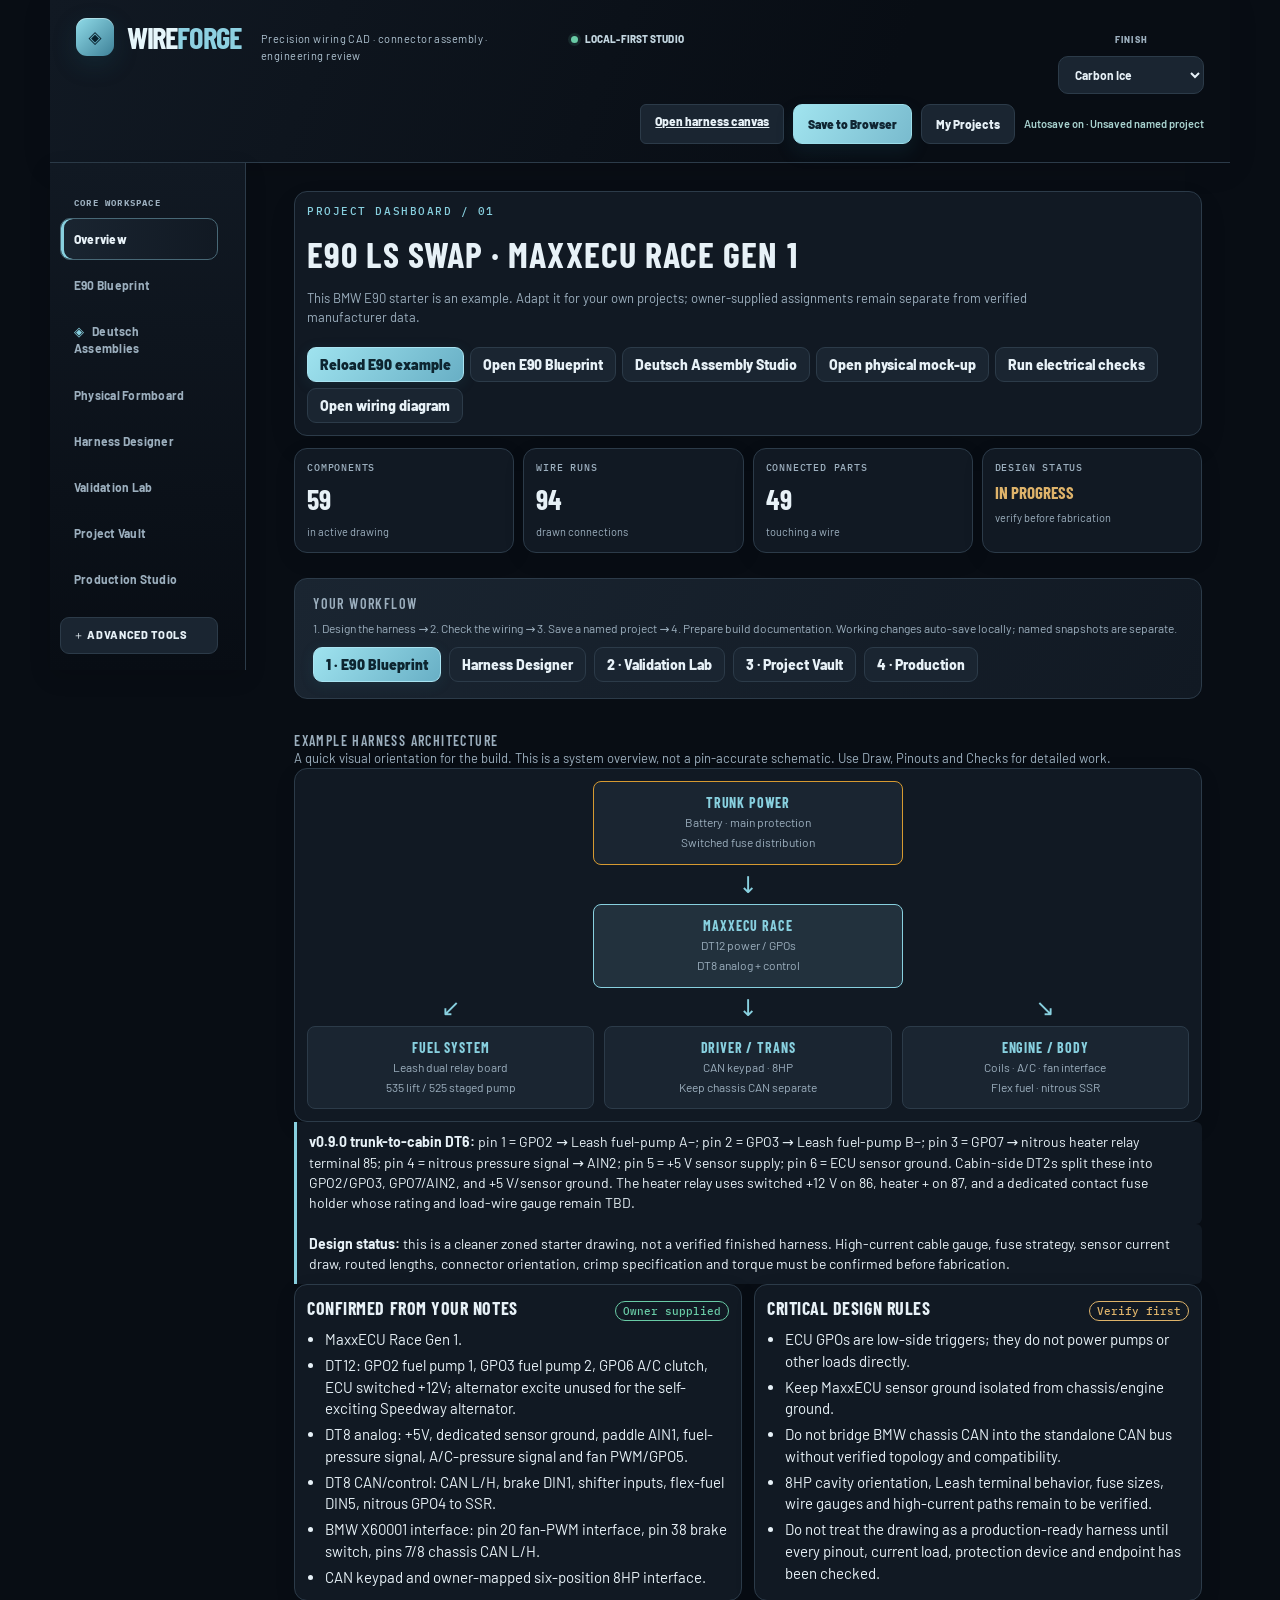
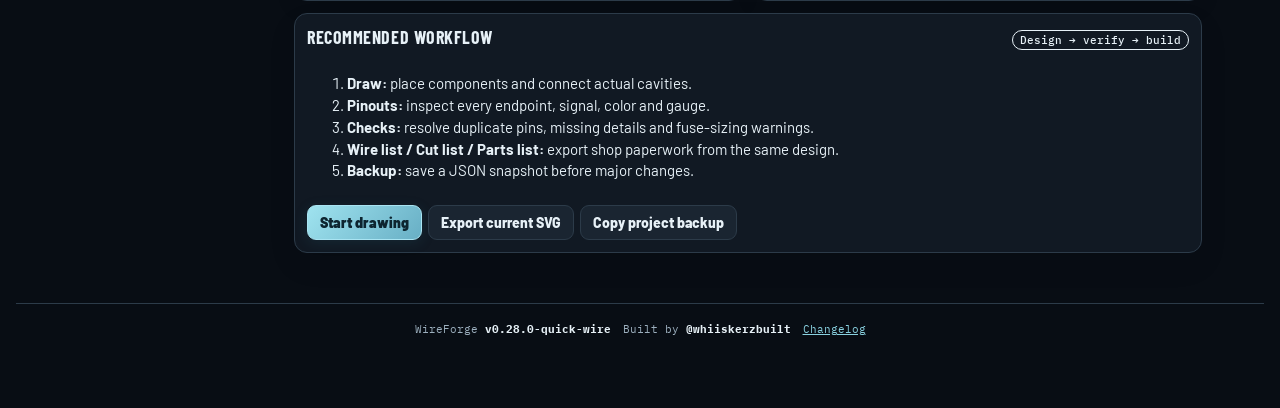
==== commit 42dca5d3: "Publish v0.28 Quick Wire release with cache-busted assets" ====
--- a/index.html
+++ b/index.html
@@ -366,13 +366,13 @@
 :root[data-wf-finish="stealth"]:not([data-theme="light"]) #wf3dProLaunch{background:linear-gradient(130deg,#f4f6f9,#a9bccb);color:#19212b;border-color:#d5e3eb}
 @media(max-width:720px){.wf-finish-choice{width:100%;justify-content:space-between;margin:0}#wfEditorFinish{flex:1;max-width:220px}}
 </style>
-<link rel="stylesheet" href="./wireforge-workspace.css">
-<link rel="stylesheet" href="./wireforge-blueprint.css">
-<link rel="stylesheet" href="./wireforge-formboard.css">
-<link rel="stylesheet" href="./wireforge-premium.css">
-<link rel="stylesheet" href="./wireforge-dt-visual.css">
+<link rel="stylesheet" href="./wireforge-workspace.css?v=028-quick-wire">
+<link rel="stylesheet" href="./wireforge-blueprint.css?v=028-quick-wire">
+<link rel="stylesheet" href="./wireforge-formboard.css?v=028-quick-wire">
+<link rel="stylesheet" href="./wireforge-premium.css?v=028-quick-wire">
+<link rel="stylesheet" href="./wireforge-dt-visual.css?v=028-quick-wire">
 <script>
-const APP_VERSION='0.27.0-assembly-preview';
+const APP_VERSION='0.28.0-quick-wire';
 const CREATOR_HANDLE='@whiiskerzbuilt';
 document.getElementById('appVersion').textContent='v'+APP_VERSION;
 const esc=s=>String(s??'').replace(/[&<>"]/g,c=>({'&':'&amp;','<':'&lt;','>':'&gt;','"':'&quot;'}[c]));
@@ -2639,7 +2639,7 @@
 if(S.tab==='draw'&&!S.view)requestAnimationFrame(fit);
 </script>
 
-<input type="file" id="wfOpenImport" accept=".json,application/json" hidden aria-label="Import WireForge project JSON"><div id="wfProToast" class="wf-pro-toast" role="status" aria-live="polite" hidden></div><script src="./wireforge-workspace.js" defer></script>
-<script src="./wireforge-export.js" defer></script><script src="./wireforge-pigtails.js" defer></script><script src="./wireforge-blueprint.js" defer></script><script src="./wireforge-formboard-art.js" defer></script><script src="./wireforge-hd30-demo.js" defer></script><script src="./wireforge-formboard.js" defer></script>
-<script type="module" src="./wireforge-dt-assemblies.js"></script>
+<input type="file" id="wfOpenImport" accept=".json,application/json" hidden aria-label="Import WireForge project JSON"><div id="wfProToast" class="wf-pro-toast" role="status" aria-live="polite" hidden></div><script src="./wireforge-workspace.js?v=028-quick-wire" defer></script>
+<script src="./wireforge-export.js?v=028-quick-wire" defer></script><script src="./wireforge-pigtails.js?v=028-quick-wire" defer></script><script src="./wireforge-blueprint.js?v=028-quick-wire" defer></script><script src="./wireforge-formboard-art.js?v=028-quick-wire" defer></script><script src="./wireforge-hd30-demo.js?v=028-quick-wire" defer></script><script src="./wireforge-formboard.js?v=028-quick-wire" defer></script>
+<script type="module" src="./wireforge-dt-assemblies.js?v=028-quick-wire"></script>
 </body></html>
--- a/wireforge-formboard.css
+++ b/wireforge-formboard.css
@@ -239,3 +239,15 @@
 .ds-demomenu button{min-height:44px;text-align:left}
 .ds-demo-warning{position:absolute;z-index:2;bottom:6px;left:50%;transform:translateX(-50%);padding:4px 8px;background:#fff4df;color:#7d430a;font-size:11px;font-weight:700;pointer-events:none;text-align:center;margin:0}
 .ds-wirelist button[aria-pressed=true]{border-color:#4fd1c5;background:#163f3d}
+
+#dsDemoSelect{max-width:170px;min-height:36px;color:inherit;background:#303535;border:1px solid #616969;border-radius:6px}
+.ds-quick{width:min(570px,calc(100% - 100px));}
+.ds-quick-columns{display:grid;grid-template-columns:1fr 1fr;gap:10px}
+.ds-quick-columns section{min-width:0}
+.ds-quick-columns select,.ds-quick-columns input{width:100%;min-height:40px}
+.ds-quick-pins{display:grid;gap:4px;max-height:43vh;overflow:auto}
+.ds-quick-pins button{min-height:44px;text-align:left;border:1px solid #46555a;border-radius:6px;padding:7px;color:inherit;background:#303b40}
+.ds-quick-pins button[aria-pressed=true]{background:#006c62;border-color:#62e1d1}
+.ds-quick-pins button:disabled{opacity:.4}
+.ds-quick-pins button[hidden]{display:none}
+@media(max-width:650px){.ds-quick{width:auto;max-height:65%}.ds-quick-pins{max-height:28vh}#dsDemoSelect{max-width:110px}}
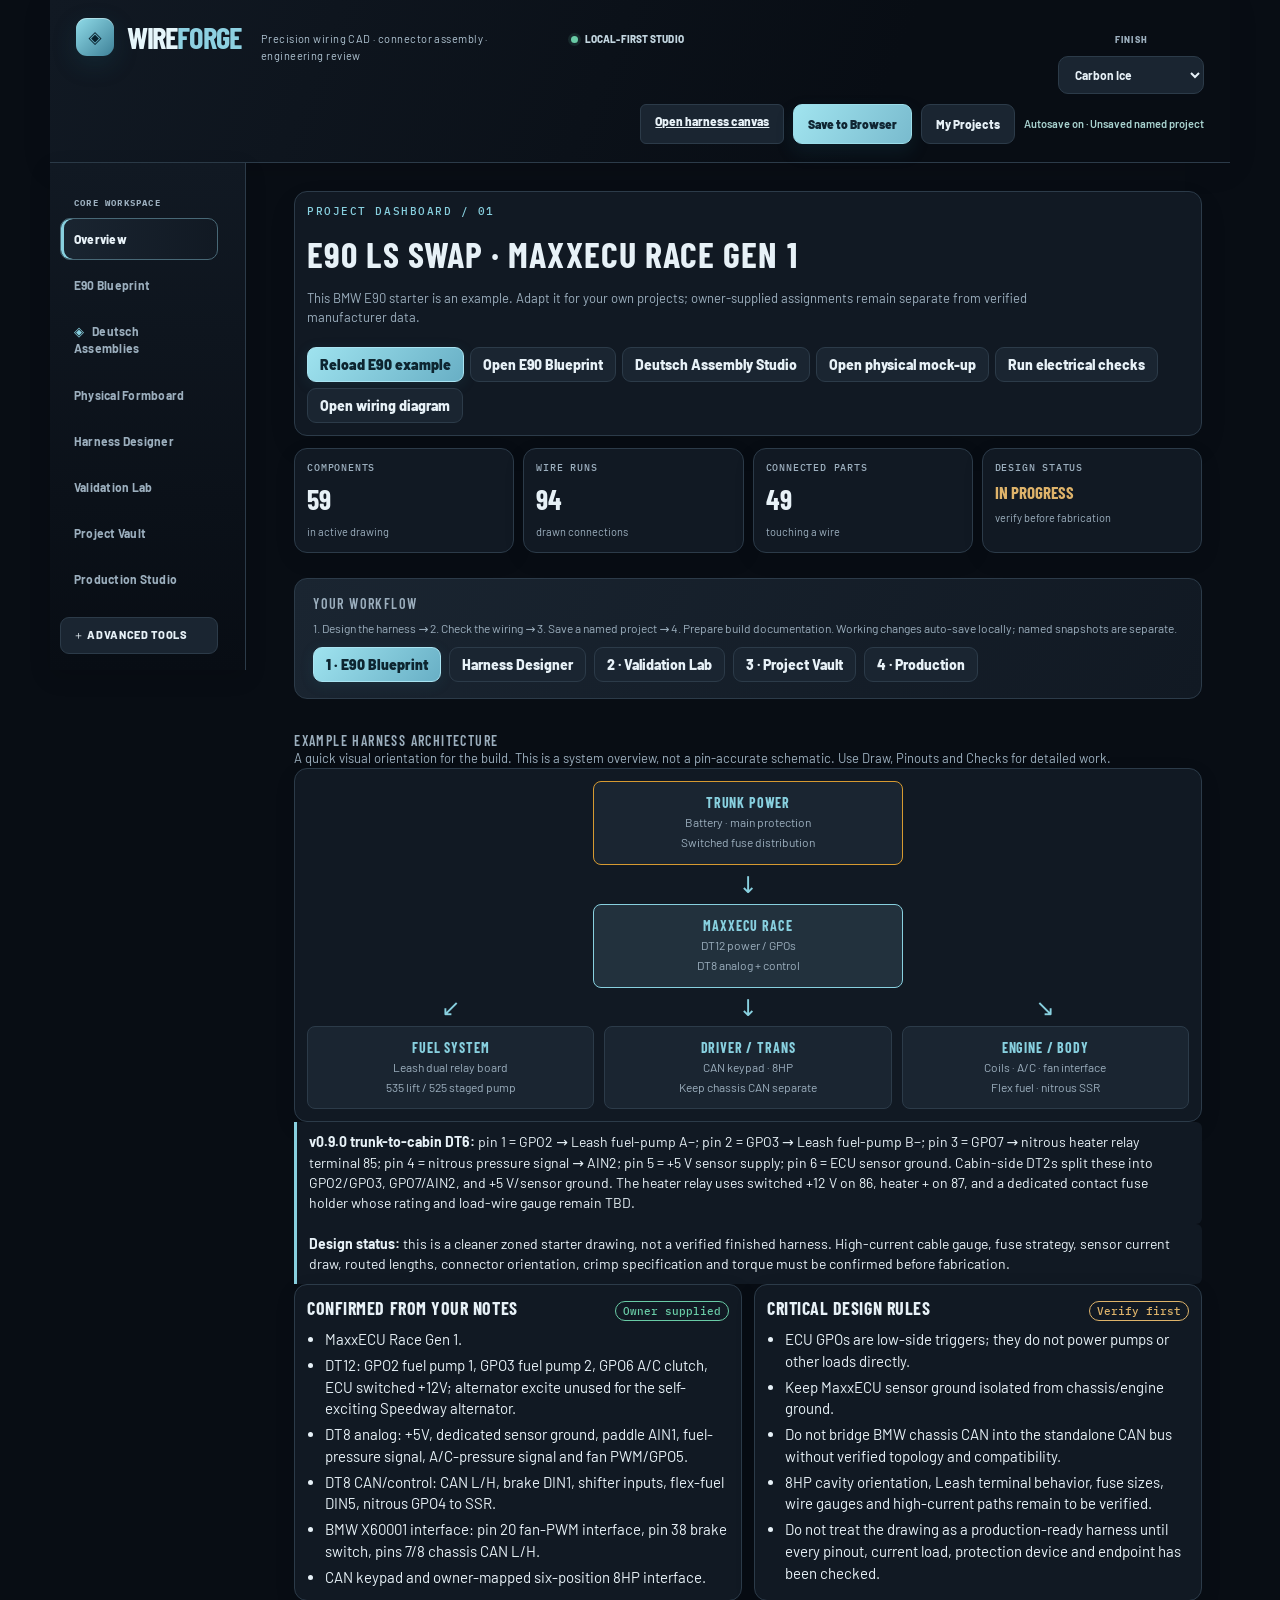
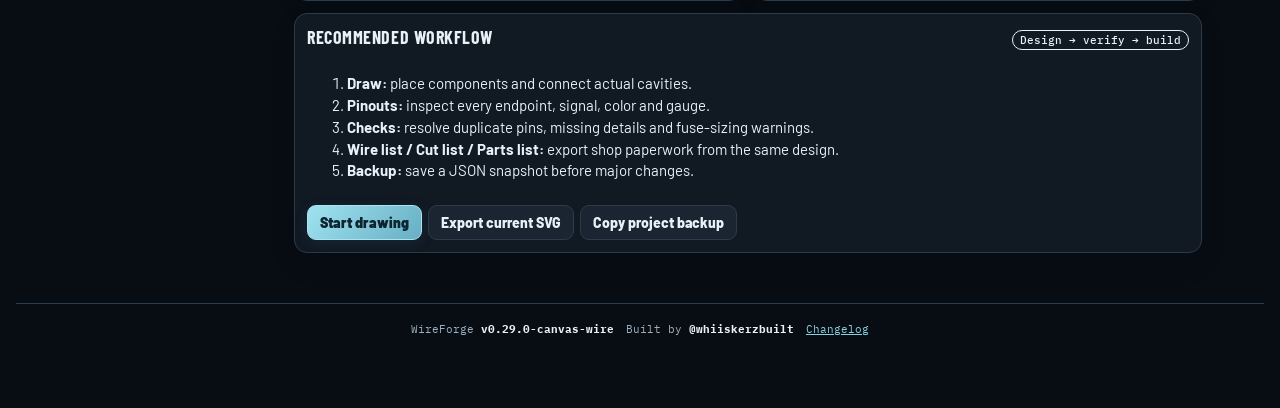
==== commit cc55a568: "Wire cavities on canvas and extend the E90 dual-HD30 vehicle harness" ====
--- a/index.html
+++ b/index.html
@@ -272,7 +272,7 @@
 <section id="t-save" hidden></section>
 </div>
 <div id="toast" class="toast" hidden></div>
-<footer class="app-footer"><span>WireForge <b id="appVersion">v0.27.0-assembly-preview</b></span><span>Built by <b>@whiiskerzbuilt</b></span><a href="CHANGELOG.md" target="_blank" rel="noopener">Changelog</a></footer>
+<footer class="app-footer"><span>WireForge <b id="appVersion">v0.29.0-canvas-wire</b></span><span>Built by <b>@whiiskerzbuilt</b></span><a href="CHANGELOG.md" target="_blank" rel="noopener">Changelog</a></footer>
 
 <style id="wfBlackglassTheme">
 /* Visual-only refresh. Semantic good/warning/error colors stay distinct. */
@@ -366,13 +366,13 @@
 :root[data-wf-finish="stealth"]:not([data-theme="light"]) #wf3dProLaunch{background:linear-gradient(130deg,#f4f6f9,#a9bccb);color:#19212b;border-color:#d5e3eb}
 @media(max-width:720px){.wf-finish-choice{width:100%;justify-content:space-between;margin:0}#wfEditorFinish{flex:1;max-width:220px}}
 </style>
-<link rel="stylesheet" href="./wireforge-workspace.css?v=028-quick-wire">
-<link rel="stylesheet" href="./wireforge-blueprint.css?v=028-quick-wire">
-<link rel="stylesheet" href="./wireforge-formboard.css?v=028-quick-wire">
-<link rel="stylesheet" href="./wireforge-premium.css?v=028-quick-wire">
-<link rel="stylesheet" href="./wireforge-dt-visual.css?v=028-quick-wire">
+<link rel="stylesheet" href="./wireforge-workspace.css?v=029-canvas-wire">
+<link rel="stylesheet" href="./wireforge-blueprint.css?v=029-canvas-wire">
+<link rel="stylesheet" href="./wireforge-formboard.css?v=029-canvas-wire">
+<link rel="stylesheet" href="./wireforge-premium.css?v=029-canvas-wire">
+<link rel="stylesheet" href="./wireforge-dt-visual.css?v=029-canvas-wire">
 <script>
-const APP_VERSION='0.28.0-quick-wire';
+const APP_VERSION='0.29.0-canvas-wire';
 const CREATOR_HANDLE='@whiiskerzbuilt';
 document.getElementById('appVersion').textContent='v'+APP_VERSION;
 const esc=s=>String(s??'').replace(/[&<>"]/g,c=>({'&':'&amp;','<':'&lt;','>':'&gt;','"':'&quot;'}[c]));
@@ -392,7 +392,7 @@
   const n=Math.max(1,Math.min(60,+m[2]));
   T[tid]=m[1]==='bulk'?Object.assign(gen(tid,'Firewall bulkhead '+n+'-pin',n,true,'bulk','Mil-spec bulkhead'),{bulk:true}):gen(tid,n+'-pin connector',n,false,'dt','Custom');
 }
-group('Injectors and coils (housing part numbers TBD)',[lab('inj2','Injector connector',[['1','Pin 1 (polarity TBD)'],['2','Pin 2 (polarity TBD)']],'sens','Housing P/N TBD'),lab('coil3','Ignition coil connector',[['1','Pin 1 (function TBD)'],['2','Pin 2 (function TBD)'],['3','Pin 3 (function TBD)']],'sens','Housing P/N TBD')]);
+group('Injectors and coils (housing part numbers TBD)',[lab('triggerLogical','Position sensor (logical terminals)',[['SIG','Signal · cavity TBD'],['REF','Return · cavity TBD']],'sens','Housing TBD'),lab('coilLogical','Coil (logical terminals)',[['CTRL','Ignition control · cavity TBD'],['PWR','Supply · cavity TBD'],['REF','Reference · cavity TBD'],['GND','Ground · cavity TBD']],'sens','Housing TBD'),lab('injectorLogical','Injector (logical terminals)',[['CTRL','Injector control · cavity TBD'],['PWR','Supply · cavity TBD']],'sens','Housing TBD'),lab('inj2','Injector connector',[['1','Pin 1 (polarity TBD)'],['2','Pin 2 (polarity TBD)']],'sens','Housing P/N TBD'),lab('coil3','Ignition coil connector',[['1','Pin 1 (function TBD)'],['2','Pin 2 (function TBD)'],['3','Pin 3 (function TBD)']],'sens','Housing P/N TBD')]);
 /* MaxxECU pin reference transcribed from user-provided notes. Verify exact model and official documentation before wiring. */
 const MAXXECU_MAIN=[["A1","GPO 5","-","GPO 4"],["A2","IGN 1","IGN 1","IGN 1"],["A3","IGN 2","IGN 2","IGN 2"],["A4","GPO 8/TACHO","GPO 8/TACHO","GPO 8/TACHO"],["B1","GPO 6","-","GPO 5"],["B2","IGN 3","IGN 3","IGN 3"],["B3","IGN 4","IGN 4","IGN 4"],["B4","GPO 1","GPO 1","GPO 1"],["C1","GPO 7","-","AIN 5 (0–5 V)"],["C2","IGN 5","IGN 5","IGN 5"],["C3","IGN 6","IGN 6","IGN 6"],["C4","GPO 2","GPO 2","GPO 2"],["D1","WBO2 Heater−","WBO2 Heater−","WBO2 Heater−"],["D2","IGN 7","-","AIN 6 (0–5 V)"],["D3","IGN 8","-","AIN 7 (0–5 V)"],["D4","GPO 3","GPO 3","GPO 3"],["E1","CAN H","CAN H","CAN H"],["E2","CAN L","CAN L","CAN L"],["E3","GND Shield","GND Shield","GND Shield"],["E4","GPO 4","-","AIN 8 (0–5 V)"],["F1","CLT","CLT","CLT"],["F2","IAT","IAT","IAT"],["F3","WBO2 VREF","WBO2 VREF","WBO2 VREF"],["F4","WBO2 VS","WBO2 VS","WBO2 VS"],["G1","+5V sensor supply (peak 0.5 A, max 150 mA)","+5V sensor supply (peak 0.5 A, max 150 mA)","+5V sensor supply (peak 0.5 A, max 150 mA)"],["G2","TPS/AIN","TPS/AIN","TPS/AIN"],["G3","WBO2 IP","WBO2 IP","WBO2 IP"],["G4","WBO2 RCAL","WBO2 RCAL","WBO2 RCAL"],["H1","Sensor GND","Sensor GND","Sensor GND"],["H2","Trigger GND","Trigger GND","Trigger GND"],["H3","TRIGGER","TRIGGER","TRIGGER"],["H4","HOME","HOME","HOME"],["J1","AIN 1 (Temperature)","AIN 1 (Temperature)","AIN 1 (Temperature)"],["J2","AIN 2 (Temperature)","AIN 2 (Temperature)","AIN 2 (Temperature)"],["J3","AIN 3 (0–5 V)","AIN 3 (0–5 V)","AIN 3 (0–5 V)"],["J4","AIN 4 (0–5 V)","AIN 4 (0–5 V)","AIN 4 (0–5 V)"],["K1","INJ 1","INJ 1","INJ 1"],["K2","INJ 2","INJ 2","INJ 2"],["K3","DIN/VR 1","DIN 1","DIN 1"],["K4","DIN/VR 2","DIN 2","DIN 2"],["L1","INJ 8","-","GPO 11/Motor 1−"],["L2","INJ 7","-","GPO 12/Motor 1+"],["L3","INJ 6","INJ 6","INJ 6"],["L4","Engine GND","Engine GND","Engine GND"],["M1","INJ 3","INJ 3","INJ 3"],["M2","INJ 4","INJ 4","INJ 4"],["M3","INJ 5","INJ 5","INJ 5"],["M4","+12V ECU power supply","+12V ECU power supply","+12V ECU power supply"]];
 const MAXXECU_AUX=[["A1","EGT 5+"],["A2","EGT 6+"],["A3","EGT 7+"],["A4","EGT 8+"],["B1","EGT 5−"],["B2","EGT 6−"],["B3","EGT 7−"],["B4","EGT 8−"],["C1","EGT 1+"],["C2","EGT 2+"],["C3","EGT 3+"],["C4","EGT 4+"],["D1","EGT 1−"],["D2","EGT 2−"],["D3","EGT 3−"],["D4","EGT 4−"],["E1","Knock GND"],["E2","Knock 1"],["E3","Knock 2"],["E4","AIN 6 (0–5 V)"],["F1","AIN 7 (0–5 V)"],["F2","AIN 8 (0–5 V)"],["F3","DIN/VR 4"],["F4","DIN/VR 5"],["G1","GPO 15 (+12 V)"],["G2","GPO 16 (+12 V)"],["G3","AIN 5 (0–5 V)"],["G4","Engine Ground"],["H1","Motor 2+"],["H2","Motor 1−"],["H3","Motor 2−"],["H4","Motor 1+"]];
@@ -2639,7 +2639,7 @@
 if(S.tab==='draw'&&!S.view)requestAnimationFrame(fit);
 </script>
 
-<input type="file" id="wfOpenImport" accept=".json,application/json" hidden aria-label="Import WireForge project JSON"><div id="wfProToast" class="wf-pro-toast" role="status" aria-live="polite" hidden></div><script src="./wireforge-workspace.js?v=028-quick-wire" defer></script>
-<script src="./wireforge-export.js?v=028-quick-wire" defer></script><script src="./wireforge-pigtails.js?v=028-quick-wire" defer></script><script src="./wireforge-blueprint.js?v=028-quick-wire" defer></script><script src="./wireforge-formboard-art.js?v=028-quick-wire" defer></script><script src="./wireforge-hd30-demo.js?v=028-quick-wire" defer></script><script src="./wireforge-formboard.js?v=028-quick-wire" defer></script>
-<script type="module" src="./wireforge-dt-assemblies.js?v=028-quick-wire"></script>
+<input type="file" id="wfOpenImport" accept=".json,application/json" hidden aria-label="Import WireForge project JSON"><div id="wfProToast" class="wf-pro-toast" role="status" aria-live="polite" hidden></div><script src="./wireforge-workspace.js?v=029-canvas-wire" defer></script>
+<script src="./wireforge-export.js?v=029-canvas-wire" defer></script><script src="./wireforge-pigtails.js?v=029-canvas-wire" defer></script><script src="./wireforge-blueprint.js?v=029-canvas-wire" defer></script><script src="./wireforge-formboard-art.js?v=029-canvas-wire" defer></script><script src="./wireforge-hd30-demo.js?v=029-canvas-wire" defer></script><script src="./wireforge-formboard.js?v=029-canvas-wire" defer></script>
+<script type="module" src="./wireforge-dt-assemblies.js?v=029-canvas-wire"></script>
 </body></html>
--- a/wireforge-formboard.css
+++ b/wireforge-formboard.css
@@ -251,3 +251,6 @@
 .ds-quick-pins button:disabled{opacity:.4}
 .ds-quick-pins button[hidden]{display:none}
 @media(max-width:650px){.ds-quick{width:auto;max-height:65%}.ds-quick-pins{max-height:28vh}#dsDemoSelect{max-width:110px}}
+
+.ds-pin rect{fill:#fbfcfc;stroke:#607481;stroke-width:1}.ds-pin text{fill:#213845;text-anchor:middle;font:600 12px system-ui;pointer-events:none}.ds-pin.busy rect{fill:#d6dde0}.ds-pin.busy text{fill:#657077}.ds-pin.source rect{fill:#00766c;stroke:#65e5cd;stroke-width:3}.ds-pin.source text{fill:white}.ds-pin-status{position:absolute;bottom:50px;left:50%;transform:translateX(-50%);max-width:85%;background:#202c33;color:white;border-radius:9px;padding:8px 12px;font-size:13px}.ds-pin-status button{margin-left:6px}
+.ds-swatches button{width:26px;height:26px;margin:2px;background:var(--swatch);border:1px solid #82909a;border-radius:50%}.ds-wireeditor details{margin:.5rem 0}.ds-wireeditor summary{cursor:pointer}
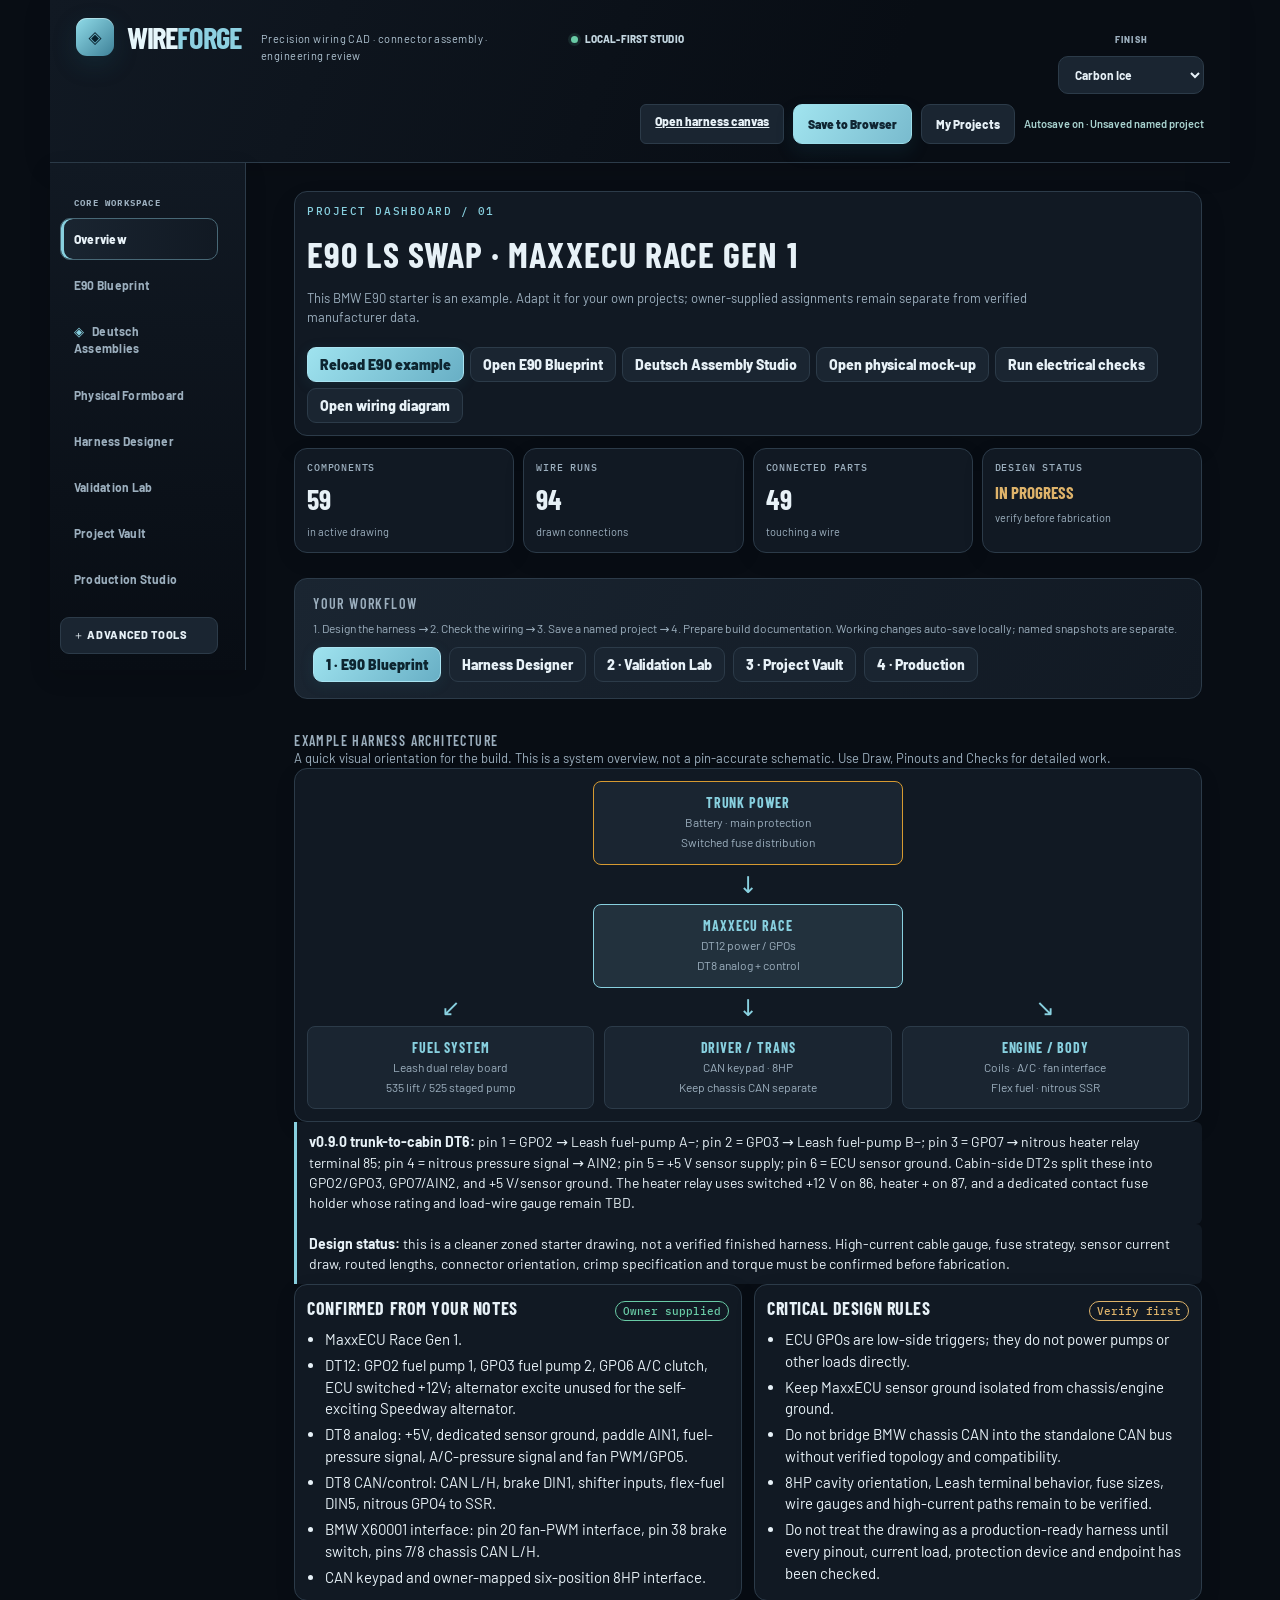
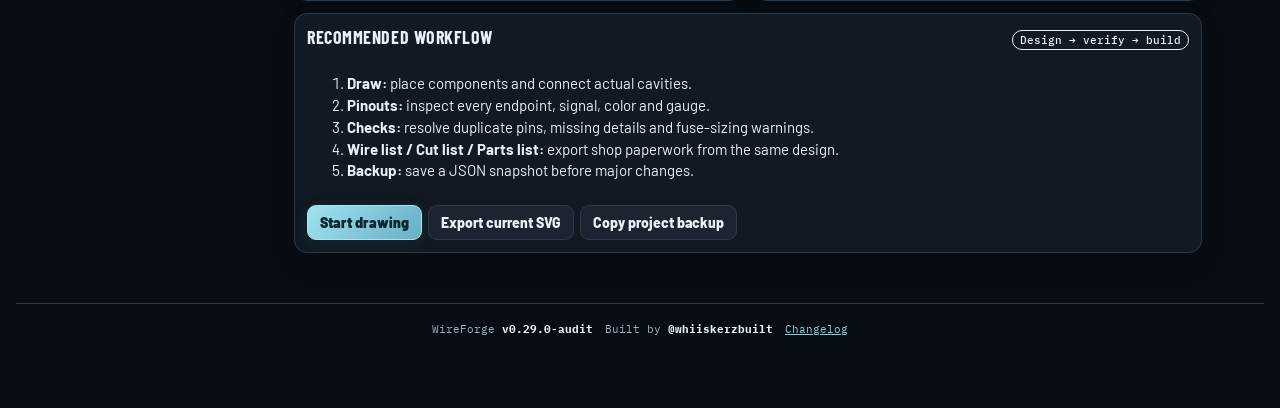
==== commit b966c1b4: "v0.29 audit: LS demo vehicle side from E90 circuits, suggested-vs-verified flags, fit padding, cache" ====
--- a/index.html
+++ b/index.html
@@ -272,7 +272,7 @@
 <section id="t-save" hidden></section>
 </div>
 <div id="toast" class="toast" hidden></div>
-<footer class="app-footer"><span>WireForge <b id="appVersion">v0.29.0-canvas-wire</b></span><span>Built by <b>@whiiskerzbuilt</b></span><a href="CHANGELOG.md" target="_blank" rel="noopener">Changelog</a></footer>
+<footer class="app-footer"><span>WireForge <b id="appVersion">v0.27.0-assembly-preview</b></span><span>Built by <b>@whiiskerzbuilt</b></span><a href="CHANGELOG.md" target="_blank" rel="noopener">Changelog</a></footer>
 
 <style id="wfBlackglassTheme">
 /* Visual-only refresh. Semantic good/warning/error colors stay distinct. */
@@ -366,13 +366,13 @@
 :root[data-wf-finish="stealth"]:not([data-theme="light"]) #wf3dProLaunch{background:linear-gradient(130deg,#f4f6f9,#a9bccb);color:#19212b;border-color:#d5e3eb}
 @media(max-width:720px){.wf-finish-choice{width:100%;justify-content:space-between;margin:0}#wfEditorFinish{flex:1;max-width:220px}}
 </style>
-<link rel="stylesheet" href="./wireforge-workspace.css?v=029-canvas-wire">
-<link rel="stylesheet" href="./wireforge-blueprint.css?v=029-canvas-wire">
-<link rel="stylesheet" href="./wireforge-formboard.css?v=029-canvas-wire">
-<link rel="stylesheet" href="./wireforge-premium.css?v=029-canvas-wire">
-<link rel="stylesheet" href="./wireforge-dt-visual.css?v=029-canvas-wire">
+<link rel="stylesheet" href="./wireforge-workspace.css?v=029-audit">
+<link rel="stylesheet" href="./wireforge-blueprint.css?v=029-audit">
+<link rel="stylesheet" href="./wireforge-formboard.css?v=029-audit">
+<link rel="stylesheet" href="./wireforge-premium.css?v=029-audit">
+<link rel="stylesheet" href="./wireforge-dt-visual.css?v=029-audit">
 <script>
-const APP_VERSION='0.29.0-canvas-wire';
+const APP_VERSION='0.29.0-audit';
 const CREATOR_HANDLE='@whiiskerzbuilt';
 document.getElementById('appVersion').textContent='v'+APP_VERSION;
 const esc=s=>String(s??'').replace(/[&<>"]/g,c=>({'&':'&amp;','<':'&lt;','>':'&gt;','"':'&quot;'}[c]));
@@ -392,7 +392,7 @@
   const n=Math.max(1,Math.min(60,+m[2]));
   T[tid]=m[1]==='bulk'?Object.assign(gen(tid,'Firewall bulkhead '+n+'-pin',n,true,'bulk','Mil-spec bulkhead'),{bulk:true}):gen(tid,n+'-pin connector',n,false,'dt','Custom');
 }
-group('Injectors and coils (housing part numbers TBD)',[lab('triggerLogical','Position sensor (logical terminals)',[['SIG','Signal · cavity TBD'],['REF','Return · cavity TBD']],'sens','Housing TBD'),lab('coilLogical','Coil (logical terminals)',[['CTRL','Ignition control · cavity TBD'],['PWR','Supply · cavity TBD'],['REF','Reference · cavity TBD'],['GND','Ground · cavity TBD']],'sens','Housing TBD'),lab('injectorLogical','Injector (logical terminals)',[['CTRL','Injector control · cavity TBD'],['PWR','Supply · cavity TBD']],'sens','Housing TBD'),lab('inj2','Injector connector',[['1','Pin 1 (polarity TBD)'],['2','Pin 2 (polarity TBD)']],'sens','Housing P/N TBD'),lab('coil3','Ignition coil connector',[['1','Pin 1 (function TBD)'],['2','Pin 2 (function TBD)'],['3','Pin 3 (function TBD)']],'sens','Housing P/N TBD')]);
+group('Injectors and coils (housing part numbers TBD)',[lab('inj2','Injector connector',[['1','Pin 1 (polarity TBD)'],['2','Pin 2 (polarity TBD)']],'sens','Housing P/N TBD'),lab('coil3','Ignition coil connector',[['1','Pin 1 (function TBD)'],['2','Pin 2 (function TBD)'],['3','Pin 3 (function TBD)']],'sens','Housing P/N TBD')]);
 /* MaxxECU pin reference transcribed from user-provided notes. Verify exact model and official documentation before wiring. */
 const MAXXECU_MAIN=[["A1","GPO 5","-","GPO 4"],["A2","IGN 1","IGN 1","IGN 1"],["A3","IGN 2","IGN 2","IGN 2"],["A4","GPO 8/TACHO","GPO 8/TACHO","GPO 8/TACHO"],["B1","GPO 6","-","GPO 5"],["B2","IGN 3","IGN 3","IGN 3"],["B3","IGN 4","IGN 4","IGN 4"],["B4","GPO 1","GPO 1","GPO 1"],["C1","GPO 7","-","AIN 5 (0–5 V)"],["C2","IGN 5","IGN 5","IGN 5"],["C3","IGN 6","IGN 6","IGN 6"],["C4","GPO 2","GPO 2","GPO 2"],["D1","WBO2 Heater−","WBO2 Heater−","WBO2 Heater−"],["D2","IGN 7","-","AIN 6 (0–5 V)"],["D3","IGN 8","-","AIN 7 (0–5 V)"],["D4","GPO 3","GPO 3","GPO 3"],["E1","CAN H","CAN H","CAN H"],["E2","CAN L","CAN L","CAN L"],["E3","GND Shield","GND Shield","GND Shield"],["E4","GPO 4","-","AIN 8 (0–5 V)"],["F1","CLT","CLT","CLT"],["F2","IAT","IAT","IAT"],["F3","WBO2 VREF","WBO2 VREF","WBO2 VREF"],["F4","WBO2 VS","WBO2 VS","WBO2 VS"],["G1","+5V sensor supply (peak 0.5 A, max 150 mA)","+5V sensor supply (peak 0.5 A, max 150 mA)","+5V sensor supply (peak 0.5 A, max 150 mA)"],["G2","TPS/AIN","TPS/AIN","TPS/AIN"],["G3","WBO2 IP","WBO2 IP","WBO2 IP"],["G4","WBO2 RCAL","WBO2 RCAL","WBO2 RCAL"],["H1","Sensor GND","Sensor GND","Sensor GND"],["H2","Trigger GND","Trigger GND","Trigger GND"],["H3","TRIGGER","TRIGGER","TRIGGER"],["H4","HOME","HOME","HOME"],["J1","AIN 1 (Temperature)","AIN 1 (Temperature)","AIN 1 (Temperature)"],["J2","AIN 2 (Temperature)","AIN 2 (Temperature)","AIN 2 (Temperature)"],["J3","AIN 3 (0–5 V)","AIN 3 (0–5 V)","AIN 3 (0–5 V)"],["J4","AIN 4 (0–5 V)","AIN 4 (0–5 V)","AIN 4 (0–5 V)"],["K1","INJ 1","INJ 1","INJ 1"],["K2","INJ 2","INJ 2","INJ 2"],["K3","DIN/VR 1","DIN 1","DIN 1"],["K4","DIN/VR 2","DIN 2","DIN 2"],["L1","INJ 8","-","GPO 11/Motor 1−"],["L2","INJ 7","-","GPO 12/Motor 1+"],["L3","INJ 6","INJ 6","INJ 6"],["L4","Engine GND","Engine GND","Engine GND"],["M1","INJ 3","INJ 3","INJ 3"],["M2","INJ 4","INJ 4","INJ 4"],["M3","INJ 5","INJ 5","INJ 5"],["M4","+12V ECU power supply","+12V ECU power supply","+12V ECU power supply"]];
 const MAXXECU_AUX=[["A1","EGT 5+"],["A2","EGT 6+"],["A3","EGT 7+"],["A4","EGT 8+"],["B1","EGT 5−"],["B2","EGT 6−"],["B3","EGT 7−"],["B4","EGT 8−"],["C1","EGT 1+"],["C2","EGT 2+"],["C3","EGT 3+"],["C4","EGT 4+"],["D1","EGT 1−"],["D2","EGT 2−"],["D3","EGT 3−"],["D4","EGT 4−"],["E1","Knock GND"],["E2","Knock 1"],["E3","Knock 2"],["E4","AIN 6 (0–5 V)"],["F1","AIN 7 (0–5 V)"],["F2","AIN 8 (0–5 V)"],["F3","DIN/VR 4"],["F4","DIN/VR 5"],["G1","GPO 15 (+12 V)"],["G2","GPO 16 (+12 V)"],["G3","AIN 5 (0–5 V)"],["G4","Engine Ground"],["H1","Motor 2+"],["H2","Motor 1−"],["H3","Motor 2−"],["H4","Motor 1+"]];
@@ -2639,7 +2639,7 @@
 if(S.tab==='draw'&&!S.view)requestAnimationFrame(fit);
 </script>
 
-<input type="file" id="wfOpenImport" accept=".json,application/json" hidden aria-label="Import WireForge project JSON"><div id="wfProToast" class="wf-pro-toast" role="status" aria-live="polite" hidden></div><script src="./wireforge-workspace.js?v=029-canvas-wire" defer></script>
-<script src="./wireforge-export.js?v=029-canvas-wire" defer></script><script src="./wireforge-pigtails.js?v=029-canvas-wire" defer></script><script src="./wireforge-blueprint.js?v=029-canvas-wire" defer></script><script src="./wireforge-formboard-art.js?v=029-canvas-wire" defer></script><script src="./wireforge-hd30-demo.js?v=029-canvas-wire" defer></script><script src="./wireforge-formboard.js?v=029-canvas-wire" defer></script>
-<script type="module" src="./wireforge-dt-assemblies.js?v=029-canvas-wire"></script>
+<input type="file" id="wfOpenImport" accept=".json,application/json" hidden aria-label="Import WireForge project JSON"><div id="wfProToast" class="wf-pro-toast" role="status" aria-live="polite" hidden></div><script src="./wireforge-workspace.js?v=029-audit" defer></script>
+<script src="./wireforge-export.js?v=029-audit" defer></script><script src="./wireforge-pigtails.js?v=029-audit" defer></script><script src="./wireforge-blueprint.js?v=029-audit" defer></script><script src="./wireforge-formboard-art.js?v=029-audit" defer></script><script src="./wireforge-hd30-demo.js?v=029-audit" defer></script><script src="./wireforge-formboard.js?v=029-audit" defer></script>
+<script type="module" src="./wireforge-dt-assemblies.js?v=029-audit"></script>
 </body></html>
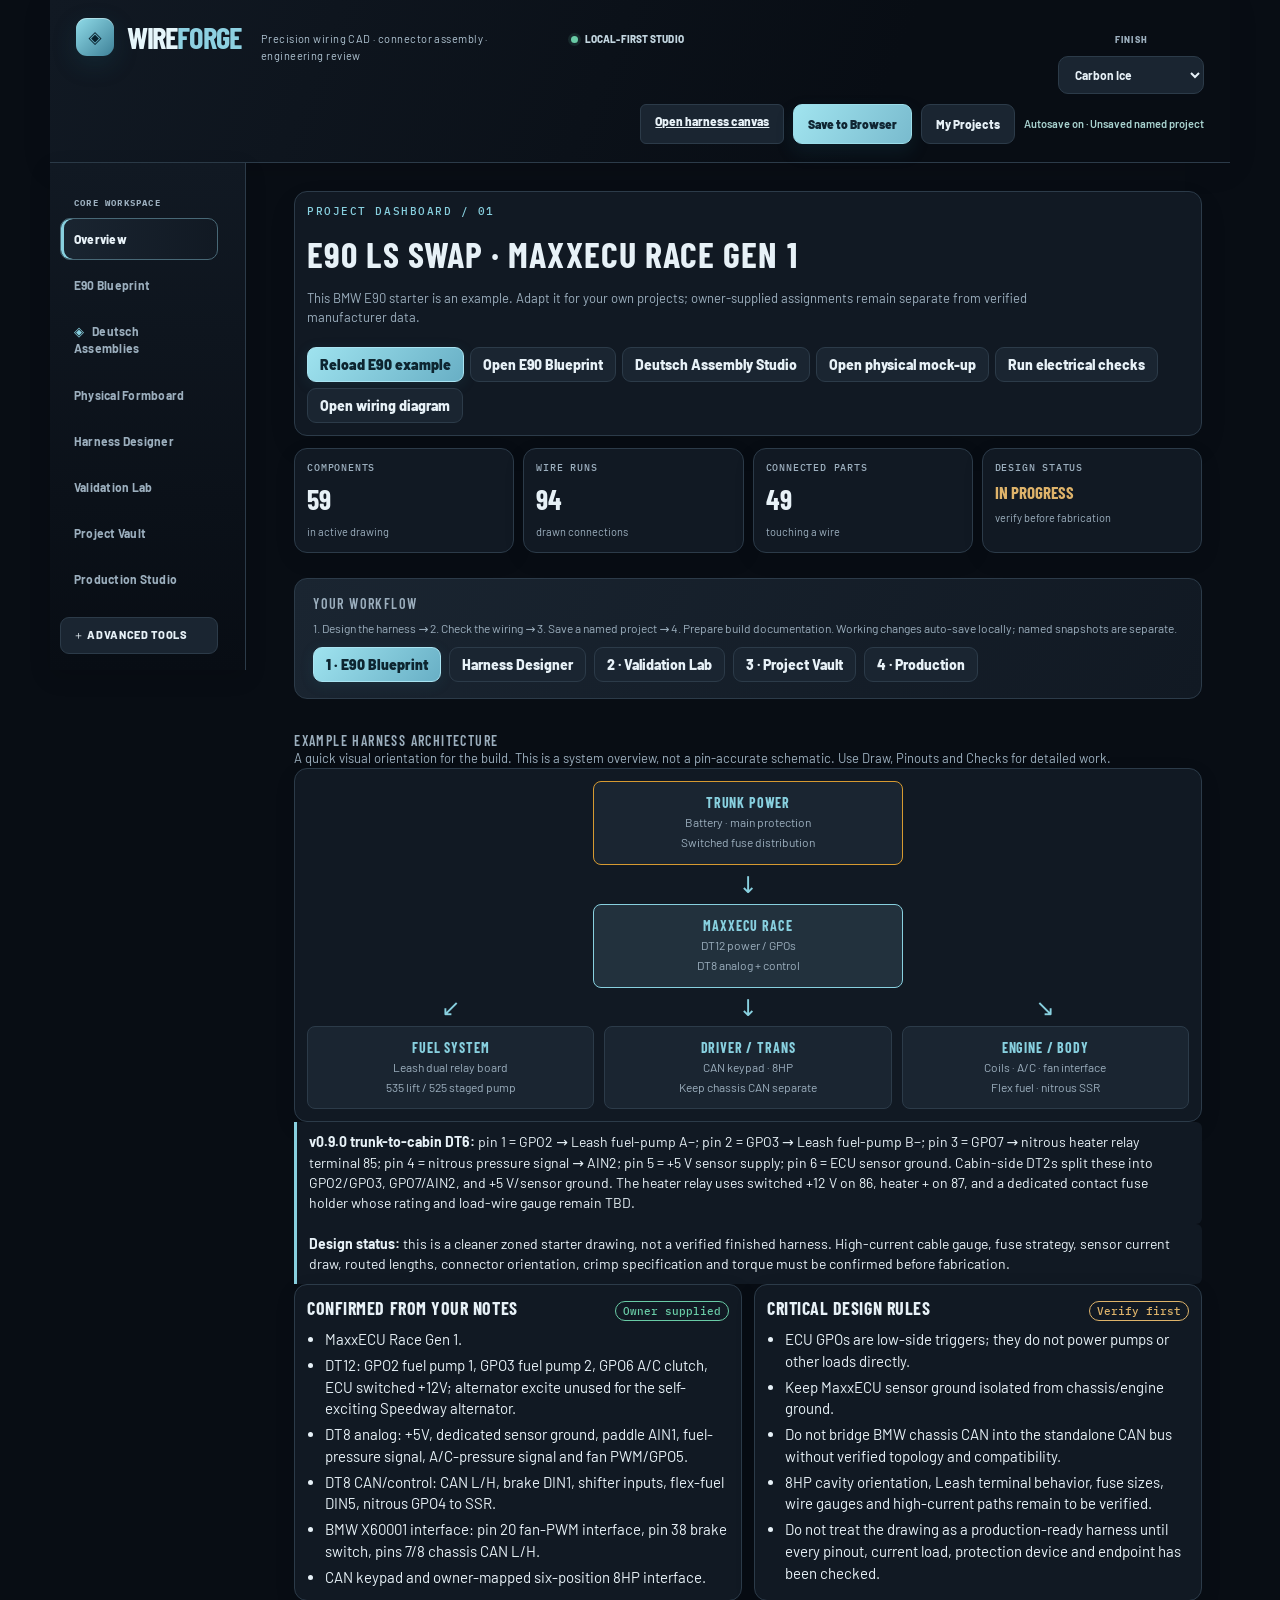
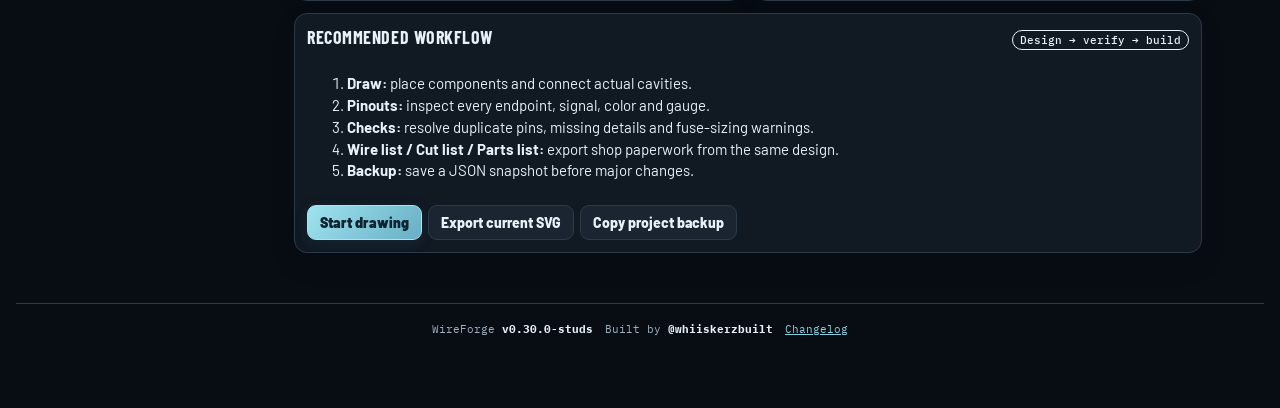
==== commit f2d23ad6: "v0.30: LS demo engine-bay power and ground studs, suggested circuits, tests Co-Authored-By: Claude S" ====
--- a/index.html
+++ b/index.html
@@ -366,13 +366,13 @@
 :root[data-wf-finish="stealth"]:not([data-theme="light"]) #wf3dProLaunch{background:linear-gradient(130deg,#f4f6f9,#a9bccb);color:#19212b;border-color:#d5e3eb}
 @media(max-width:720px){.wf-finish-choice{width:100%;justify-content:space-between;margin:0}#wfEditorFinish{flex:1;max-width:220px}}
 </style>
-<link rel="stylesheet" href="./wireforge-workspace.css?v=029-audit">
-<link rel="stylesheet" href="./wireforge-blueprint.css?v=029-audit">
-<link rel="stylesheet" href="./wireforge-formboard.css?v=029-audit">
-<link rel="stylesheet" href="./wireforge-premium.css?v=029-audit">
-<link rel="stylesheet" href="./wireforge-dt-visual.css?v=029-audit">
+<link rel="stylesheet" href="./wireforge-workspace.css?v=030-studs">
+<link rel="stylesheet" href="./wireforge-blueprint.css?v=030-studs">
+<link rel="stylesheet" href="./wireforge-formboard.css?v=030-studs">
+<link rel="stylesheet" href="./wireforge-premium.css?v=030-studs">
+<link rel="stylesheet" href="./wireforge-dt-visual.css?v=030-studs">
 <script>
-const APP_VERSION='0.29.0-audit';
+const APP_VERSION='0.30.0-studs';
 const CREATOR_HANDLE='@whiiskerzbuilt';
 document.getElementById('appVersion').textContent='v'+APP_VERSION;
 const esc=s=>String(s??'').replace(/[&<>"]/g,c=>({'&':'&amp;','<':'&lt;','>':'&gt;','"':'&quot;'}[c]));
@@ -392,6 +392,7 @@
   const n=Math.max(1,Math.min(60,+m[2]));
   T[tid]=m[1]==='bulk'?Object.assign(gen(tid,'Firewall bulkhead '+n+'-pin',n,true,'bulk','Mil-spec bulkhead'),{bulk:true}):gen(tid,n+'-pin connector',n,false,'dt','Custom');
 }
+group('Engine-bay studs (ring terminal sizes TBD)',[lab('stud','Stud with ring terminals',[['T1','Terminal 1'],['T2','Terminal 2'],['T3','Terminal 3'],['T4','Terminal 4'],['T5','Terminal 5'],['T6','Terminal 6']],'sens','Ring terminal sizes TBD')]);
 group('Injectors and coils (housing part numbers TBD)',[lab('inj2','Injector connector',[['1','Pin 1 (polarity TBD)'],['2','Pin 2 (polarity TBD)']],'sens','Housing P/N TBD'),lab('coil3','Ignition coil connector',[['1','Pin 1 (function TBD)'],['2','Pin 2 (function TBD)'],['3','Pin 3 (function TBD)']],'sens','Housing P/N TBD')]);
 /* MaxxECU pin reference transcribed from user-provided notes. Verify exact model and official documentation before wiring. */
 const MAXXECU_MAIN=[["A1","GPO 5","-","GPO 4"],["A2","IGN 1","IGN 1","IGN 1"],["A3","IGN 2","IGN 2","IGN 2"],["A4","GPO 8/TACHO","GPO 8/TACHO","GPO 8/TACHO"],["B1","GPO 6","-","GPO 5"],["B2","IGN 3","IGN 3","IGN 3"],["B3","IGN 4","IGN 4","IGN 4"],["B4","GPO 1","GPO 1","GPO 1"],["C1","GPO 7","-","AIN 5 (0–5 V)"],["C2","IGN 5","IGN 5","IGN 5"],["C3","IGN 6","IGN 6","IGN 6"],["C4","GPO 2","GPO 2","GPO 2"],["D1","WBO2 Heater−","WBO2 Heater−","WBO2 Heater−"],["D2","IGN 7","-","AIN 6 (0–5 V)"],["D3","IGN 8","-","AIN 7 (0–5 V)"],["D4","GPO 3","GPO 3","GPO 3"],["E1","CAN H","CAN H","CAN H"],["E2","CAN L","CAN L","CAN L"],["E3","GND Shield","GND Shield","GND Shield"],["E4","GPO 4","-","AIN 8 (0–5 V)"],["F1","CLT","CLT","CLT"],["F2","IAT","IAT","IAT"],["F3","WBO2 VREF","WBO2 VREF","WBO2 VREF"],["F4","WBO2 VS","WBO2 VS","WBO2 VS"],["G1","+5V sensor supply (peak 0.5 A, max 150 mA)","+5V sensor supply (peak 0.5 A, max 150 mA)","+5V sensor supply (peak 0.5 A, max 150 mA)"],["G2","TPS/AIN","TPS/AIN","TPS/AIN"],["G3","WBO2 IP","WBO2 IP","WBO2 IP"],["G4","WBO2 RCAL","WBO2 RCAL","WBO2 RCAL"],["H1","Sensor GND","Sensor GND","Sensor GND"],["H2","Trigger GND","Trigger GND","Trigger GND"],["H3","TRIGGER","TRIGGER","TRIGGER"],["H4","HOME","HOME","HOME"],["J1","AIN 1 (Temperature)","AIN 1 (Temperature)","AIN 1 (Temperature)"],["J2","AIN 2 (Temperature)","AIN 2 (Temperature)","AIN 2 (Temperature)"],["J3","AIN 3 (0–5 V)","AIN 3 (0–5 V)","AIN 3 (0–5 V)"],["J4","AIN 4 (0–5 V)","AIN 4 (0–5 V)","AIN 4 (0–5 V)"],["K1","INJ 1","INJ 1","INJ 1"],["K2","INJ 2","INJ 2","INJ 2"],["K3","DIN/VR 1","DIN 1","DIN 1"],["K4","DIN/VR 2","DIN 2","DIN 2"],["L1","INJ 8","-","GPO 11/Motor 1−"],["L2","INJ 7","-","GPO 12/Motor 1+"],["L3","INJ 6","INJ 6","INJ 6"],["L4","Engine GND","Engine GND","Engine GND"],["M1","INJ 3","INJ 3","INJ 3"],["M2","INJ 4","INJ 4","INJ 4"],["M3","INJ 5","INJ 5","INJ 5"],["M4","+12V ECU power supply","+12V ECU power supply","+12V ECU power supply"]];
@@ -403,7 +404,7 @@
 group('DEUTSCH HD30 demo mating halves',[
  {...gen('hd30_demo_socket','HD36-24-47SE socket plug',47,true,'bulk','Illustrative numbered cavities; verify TE drawing','HD36-24-47SE'),mateWith:'hd30_demo_pin',mapNote:'ASSUMPTION for fabrication: TE 0425-014-2400 rev H sheet 2 confirms numbered rear-view mating arrangement. Software models same-number continuity; verify physical orientation and each of five size 16 / 42 size 20 contact assignments, wire gauge and insulation OD.',contactNote:'Size 16 or 20; exact cavity contact TBD'},
  {...gen('hd30_demo_pin','HD34-24-47PE pin receptacle',47,true,'bulk','Illustrative numbered cavities; verify TE drawing','HD34-24-47PE'),mateWith:'hd30_demo_socket',mapNote:'ASSUMPTION for fabrication: TE 0425-014-2400 rev H sheet 2 confirms numbered rear-view mating arrangement. Software models same-number continuity; verify physical orientation and each of five size 16 / 42 size 20 contact assignments, wire gauge and insulation OD.',contactNote:'Size 16 or 20; exact cavity contact TBD'},
- {...gen('demo_fused12','Local fused ECU 12V supply',1,false,'pwr','Fuse rating and supply side TBD',''),pins:[{p:'OUT',l:'Fused 12V output'}]}
+ {...gen('demo_fused12','Local fused ECU 12V supply',1,false,'pwr','Fuse rating and supply side TBD',''),pins:[{p:'OUT',l:'Fused 12V output'},{p:'IN',l:'Supply input (source TBD)'}]}
 ]);
 group('MaxxECU Gen1 RACE connectors',[
  {id:'mxrace48',name:'MaxxECU Gen1 RACE · 48-pin main Molex',fam:'mxecu',sub:'V1 / RACE / PRO · main connector',pn:'48 cavities',desc:'Functions transcribed from the supplied RACE pinout reference; verify cavity face/orientation against official documentation.',pinGridCols:4,gridCellW:82,gridRowH:22,pins:MAXXECU_MAIN.map(r=>({p:r[0],l:r[1]}))},
@@ -2639,7 +2640,7 @@
 if(S.tab==='draw'&&!S.view)requestAnimationFrame(fit);
 </script>
 
-<input type="file" id="wfOpenImport" accept=".json,application/json" hidden aria-label="Import WireForge project JSON"><div id="wfProToast" class="wf-pro-toast" role="status" aria-live="polite" hidden></div><script src="./wireforge-workspace.js?v=029-audit" defer></script>
-<script src="./wireforge-export.js?v=029-audit" defer></script><script src="./wireforge-pigtails.js?v=029-audit" defer></script><script src="./wireforge-blueprint.js?v=029-audit" defer></script><script src="./wireforge-formboard-art.js?v=029-audit" defer></script><script src="./wireforge-hd30-demo.js?v=029-audit" defer></script><script src="./wireforge-formboard.js?v=029-audit" defer></script>
-<script type="module" src="./wireforge-dt-assemblies.js?v=029-audit"></script>
+<input type="file" id="wfOpenImport" accept=".json,application/json" hidden aria-label="Import WireForge project JSON"><div id="wfProToast" class="wf-pro-toast" role="status" aria-live="polite" hidden></div><script src="./wireforge-workspace.js?v=030-studs" defer></script>
+<script src="./wireforge-export.js?v=030-studs" defer></script><script src="./wireforge-pigtails.js?v=030-studs" defer></script><script src="./wireforge-blueprint.js?v=030-studs" defer></script><script src="./wireforge-formboard-art.js?v=030-studs" defer></script><script src="./wireforge-hd30-demo.js?v=030-studs" defer></script><script src="./wireforge-formboard.js?v=030-studs" defer></script>
+<script type="module" src="./wireforge-dt-assemblies.js?v=030-studs"></script>
 </body></html>
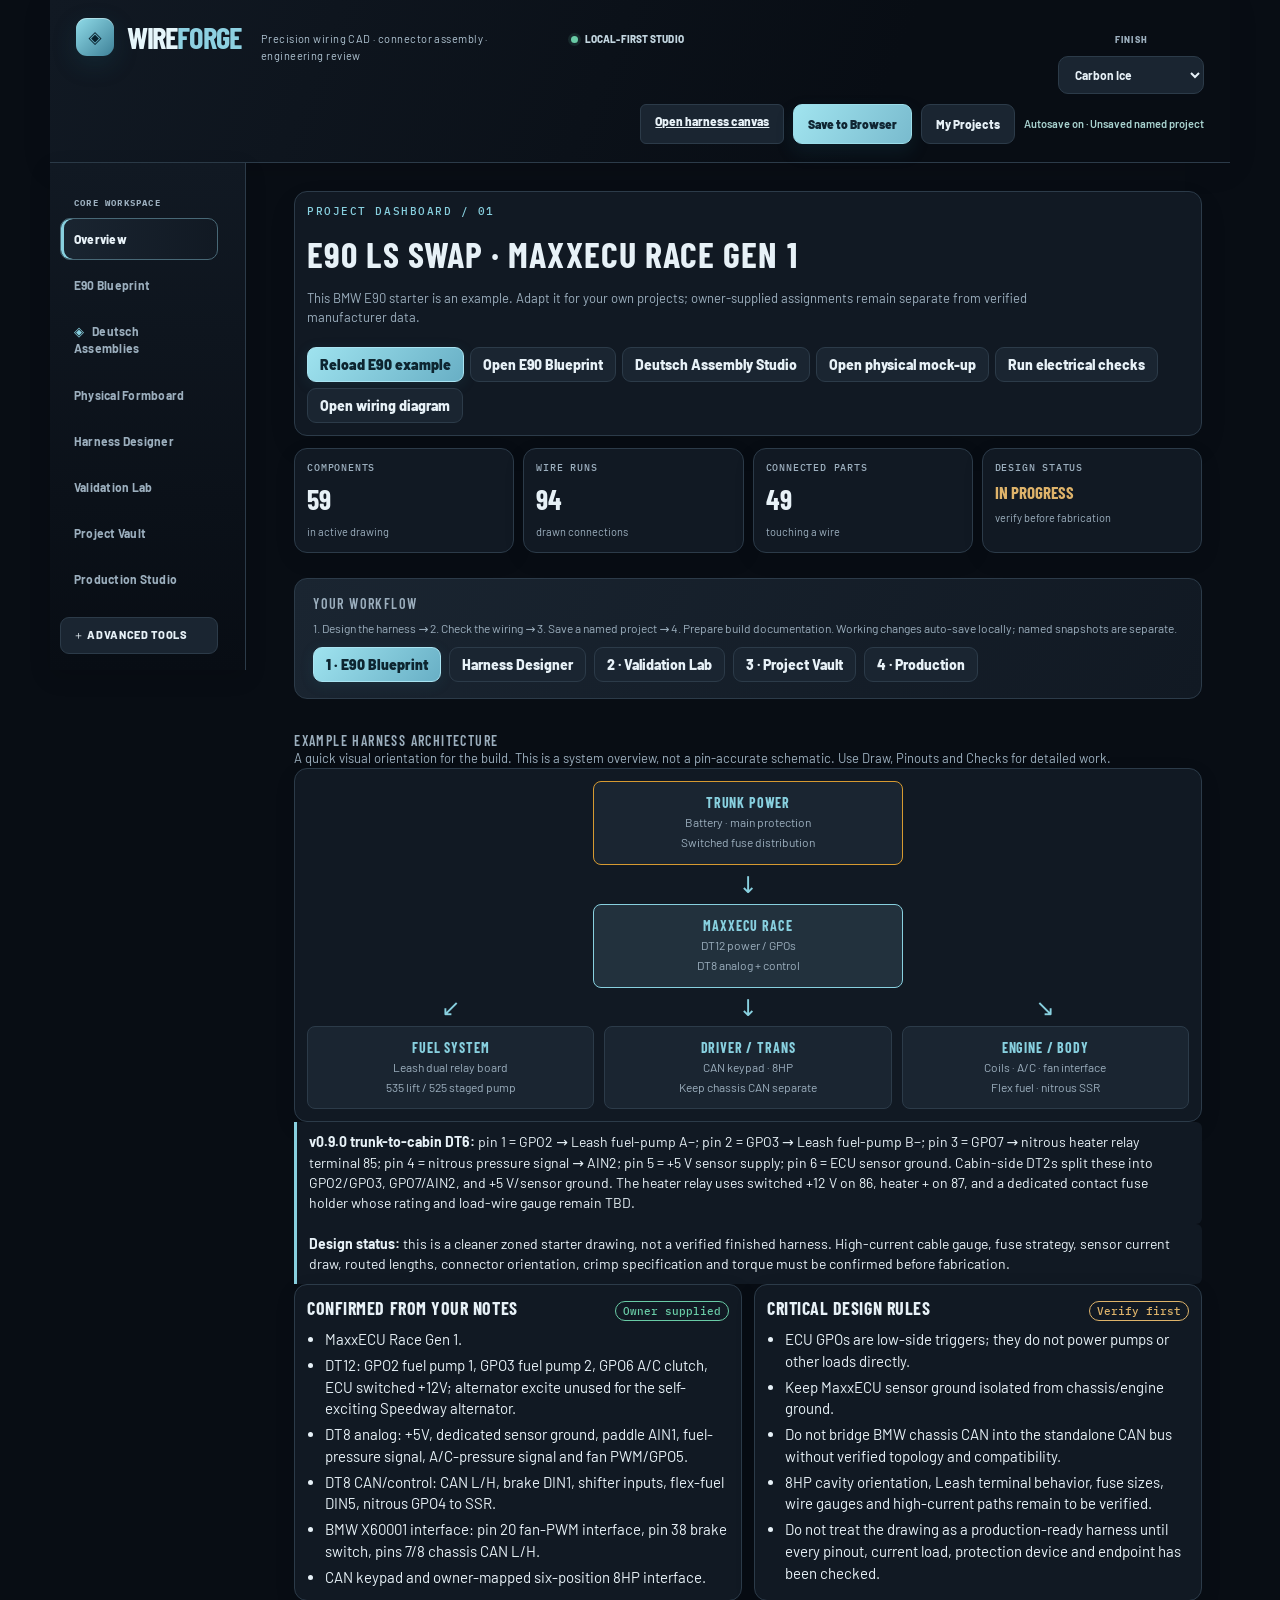
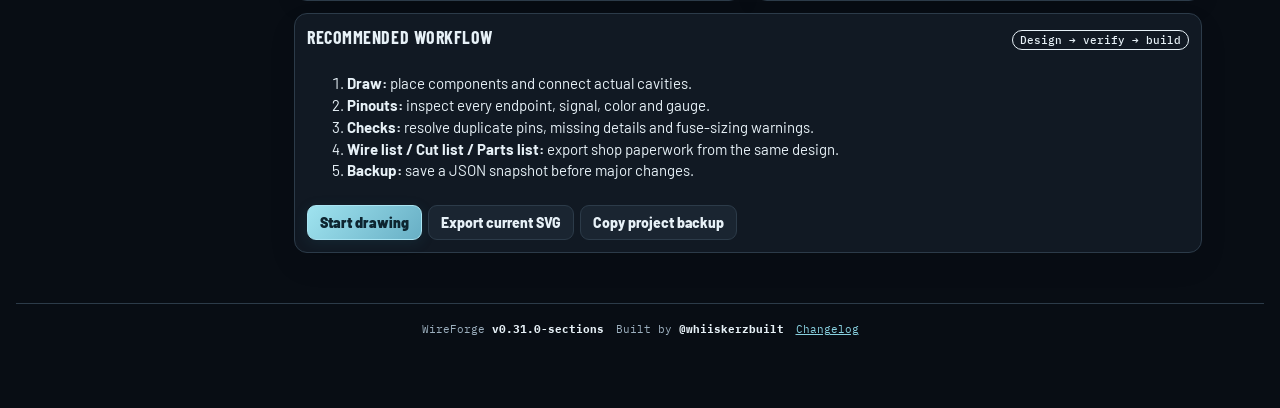
==== commit f5379956: "v0.31: LS demo grounding per MaxxECU docs, harness sections (coils, injectors, sensors, DBW/pedal, 8" ====
--- a/index.html
+++ b/index.html
@@ -366,13 +366,13 @@
 :root[data-wf-finish="stealth"]:not([data-theme="light"]) #wf3dProLaunch{background:linear-gradient(130deg,#f4f6f9,#a9bccb);color:#19212b;border-color:#d5e3eb}
 @media(max-width:720px){.wf-finish-choice{width:100%;justify-content:space-between;margin:0}#wfEditorFinish{flex:1;max-width:220px}}
 </style>
-<link rel="stylesheet" href="./wireforge-workspace.css?v=030-studs">
-<link rel="stylesheet" href="./wireforge-blueprint.css?v=030-studs">
-<link rel="stylesheet" href="./wireforge-formboard.css?v=030-studs">
-<link rel="stylesheet" href="./wireforge-premium.css?v=030-studs">
-<link rel="stylesheet" href="./wireforge-dt-visual.css?v=030-studs">
+<link rel="stylesheet" href="./wireforge-workspace.css?v=031-sections">
+<link rel="stylesheet" href="./wireforge-blueprint.css?v=031-sections">
+<link rel="stylesheet" href="./wireforge-formboard.css?v=031-sections">
+<link rel="stylesheet" href="./wireforge-premium.css?v=031-sections">
+<link rel="stylesheet" href="./wireforge-dt-visual.css?v=031-sections">
 <script>
-const APP_VERSION='0.30.0-studs';
+const APP_VERSION='0.31.0-sections';
 const CREATOR_HANDLE='@whiiskerzbuilt';
 document.getElementById('appVersion').textContent='v'+APP_VERSION;
 const esc=s=>String(s??'').replace(/[&<>"]/g,c=>({'&':'&amp;','<':'&lt;','>':'&gt;','"':'&quot;'}[c]));
@@ -392,7 +392,7 @@
   const n=Math.max(1,Math.min(60,+m[2]));
   T[tid]=m[1]==='bulk'?Object.assign(gen(tid,'Firewall bulkhead '+n+'-pin',n,true,'bulk','Mil-spec bulkhead'),{bulk:true}):gen(tid,n+'-pin connector',n,false,'dt','Custom');
 }
-group('Engine-bay studs (ring terminal sizes TBD)',[lab('stud','Stud with ring terminals',[['T1','Terminal 1'],['T2','Terminal 2'],['T3','Terminal 3'],['T4','Terminal 4'],['T5','Terminal 5'],['T6','Terminal 6']],'sens','Ring terminal sizes TBD')]);
+group('Engine-bay studs (ring terminal sizes TBD)',[lab('stud','Stud with ring terminals',[['T1','Terminal 1'],['T2','Terminal 2'],['T3','Terminal 3'],['T4','Terminal 4'],['T5','Terminal 5'],['T6','Terminal 6'],['T7','Terminal 7'],['T8','Terminal 8'],['T9','Terminal 9'],['T10','Terminal 10']],'sens','Ring terminal sizes TBD')]);
 group('Injectors and coils (housing part numbers TBD)',[lab('inj2','Injector connector',[['1','Pin 1 (polarity TBD)'],['2','Pin 2 (polarity TBD)']],'sens','Housing P/N TBD'),lab('coil3','Ignition coil connector',[['1','Pin 1 (function TBD)'],['2','Pin 2 (function TBD)'],['3','Pin 3 (function TBD)']],'sens','Housing P/N TBD')]);
 /* MaxxECU pin reference transcribed from user-provided notes. Verify exact model and official documentation before wiring. */
 const MAXXECU_MAIN=[["A1","GPO 5","-","GPO 4"],["A2","IGN 1","IGN 1","IGN 1"],["A3","IGN 2","IGN 2","IGN 2"],["A4","GPO 8/TACHO","GPO 8/TACHO","GPO 8/TACHO"],["B1","GPO 6","-","GPO 5"],["B2","IGN 3","IGN 3","IGN 3"],["B3","IGN 4","IGN 4","IGN 4"],["B4","GPO 1","GPO 1","GPO 1"],["C1","GPO 7","-","AIN 5 (0–5 V)"],["C2","IGN 5","IGN 5","IGN 5"],["C3","IGN 6","IGN 6","IGN 6"],["C4","GPO 2","GPO 2","GPO 2"],["D1","WBO2 Heater−","WBO2 Heater−","WBO2 Heater−"],["D2","IGN 7","-","AIN 6 (0–5 V)"],["D3","IGN 8","-","AIN 7 (0–5 V)"],["D4","GPO 3","GPO 3","GPO 3"],["E1","CAN H","CAN H","CAN H"],["E2","CAN L","CAN L","CAN L"],["E3","GND Shield","GND Shield","GND Shield"],["E4","GPO 4","-","AIN 8 (0–5 V)"],["F1","CLT","CLT","CLT"],["F2","IAT","IAT","IAT"],["F3","WBO2 VREF","WBO2 VREF","WBO2 VREF"],["F4","WBO2 VS","WBO2 VS","WBO2 VS"],["G1","+5V sensor supply (peak 0.5 A, max 150 mA)","+5V sensor supply (peak 0.5 A, max 150 mA)","+5V sensor supply (peak 0.5 A, max 150 mA)"],["G2","TPS/AIN","TPS/AIN","TPS/AIN"],["G3","WBO2 IP","WBO2 IP","WBO2 IP"],["G4","WBO2 RCAL","WBO2 RCAL","WBO2 RCAL"],["H1","Sensor GND","Sensor GND","Sensor GND"],["H2","Trigger GND","Trigger GND","Trigger GND"],["H3","TRIGGER","TRIGGER","TRIGGER"],["H4","HOME","HOME","HOME"],["J1","AIN 1 (Temperature)","AIN 1 (Temperature)","AIN 1 (Temperature)"],["J2","AIN 2 (Temperature)","AIN 2 (Temperature)","AIN 2 (Temperature)"],["J3","AIN 3 (0–5 V)","AIN 3 (0–5 V)","AIN 3 (0–5 V)"],["J4","AIN 4 (0–5 V)","AIN 4 (0–5 V)","AIN 4 (0–5 V)"],["K1","INJ 1","INJ 1","INJ 1"],["K2","INJ 2","INJ 2","INJ 2"],["K3","DIN/VR 1","DIN 1","DIN 1"],["K4","DIN/VR 2","DIN 2","DIN 2"],["L1","INJ 8","-","GPO 11/Motor 1−"],["L2","INJ 7","-","GPO 12/Motor 1+"],["L3","INJ 6","INJ 6","INJ 6"],["L4","Engine GND","Engine GND","Engine GND"],["M1","INJ 3","INJ 3","INJ 3"],["M2","INJ 4","INJ 4","INJ 4"],["M3","INJ 5","INJ 5","INJ 5"],["M4","+12V ECU power supply","+12V ECU power supply","+12V ECU power supply"]];
@@ -2640,7 +2640,7 @@
 if(S.tab==='draw'&&!S.view)requestAnimationFrame(fit);
 </script>
 
-<input type="file" id="wfOpenImport" accept=".json,application/json" hidden aria-label="Import WireForge project JSON"><div id="wfProToast" class="wf-pro-toast" role="status" aria-live="polite" hidden></div><script src="./wireforge-workspace.js?v=030-studs" defer></script>
-<script src="./wireforge-export.js?v=030-studs" defer></script><script src="./wireforge-pigtails.js?v=030-studs" defer></script><script src="./wireforge-blueprint.js?v=030-studs" defer></script><script src="./wireforge-formboard-art.js?v=030-studs" defer></script><script src="./wireforge-hd30-demo.js?v=030-studs" defer></script><script src="./wireforge-formboard.js?v=030-studs" defer></script>
-<script type="module" src="./wireforge-dt-assemblies.js?v=030-studs"></script>
+<input type="file" id="wfOpenImport" accept=".json,application/json" hidden aria-label="Import WireForge project JSON"><div id="wfProToast" class="wf-pro-toast" role="status" aria-live="polite" hidden></div><script src="./wireforge-workspace.js?v=031-sections" defer></script>
+<script src="./wireforge-export.js?v=031-sections" defer></script><script src="./wireforge-pigtails.js?v=031-sections" defer></script><script src="./wireforge-blueprint.js?v=031-sections" defer></script><script src="./wireforge-formboard-art.js?v=031-sections" defer></script><script src="./wireforge-hd30-demo.js?v=031-sections" defer></script><script src="./wireforge-formboard.js?v=031-sections" defer></script>
+<script type="module" src="./wireforge-dt-assemblies.js?v=031-sections"></script>
 </body></html>
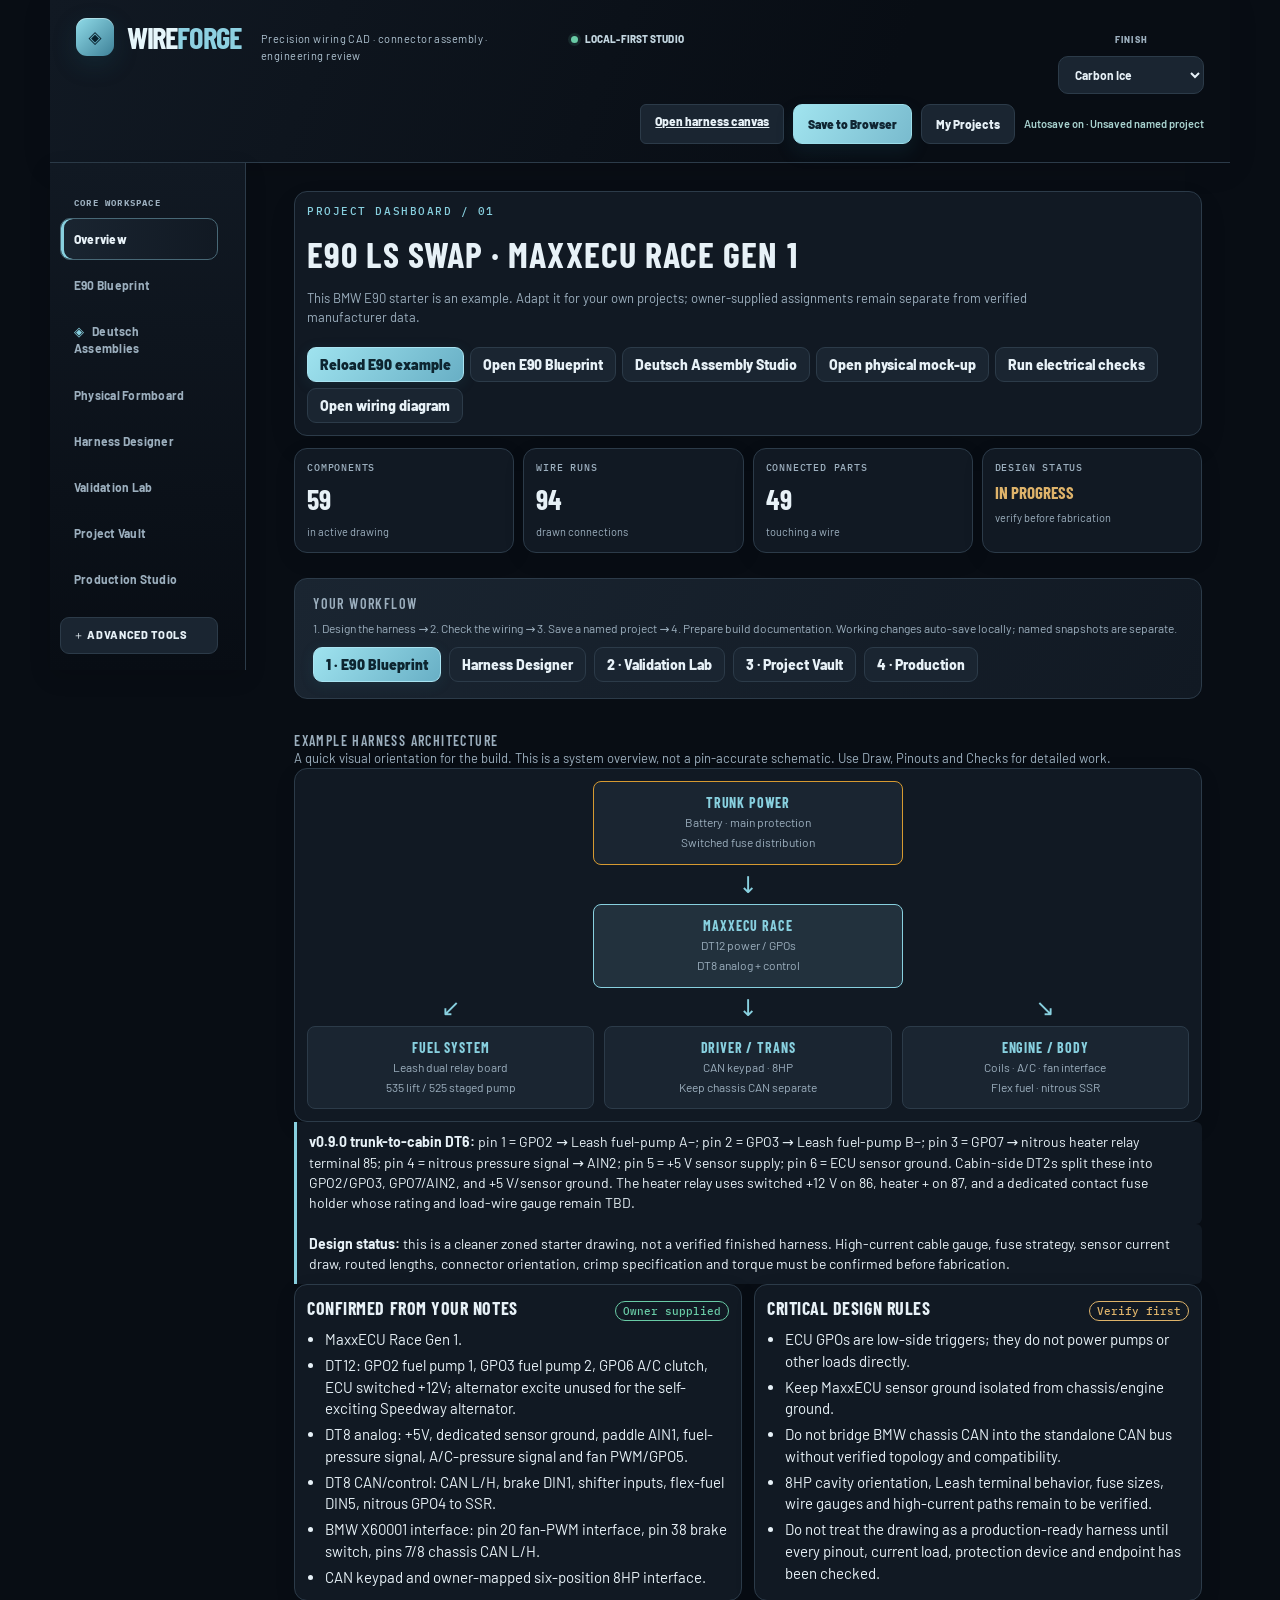
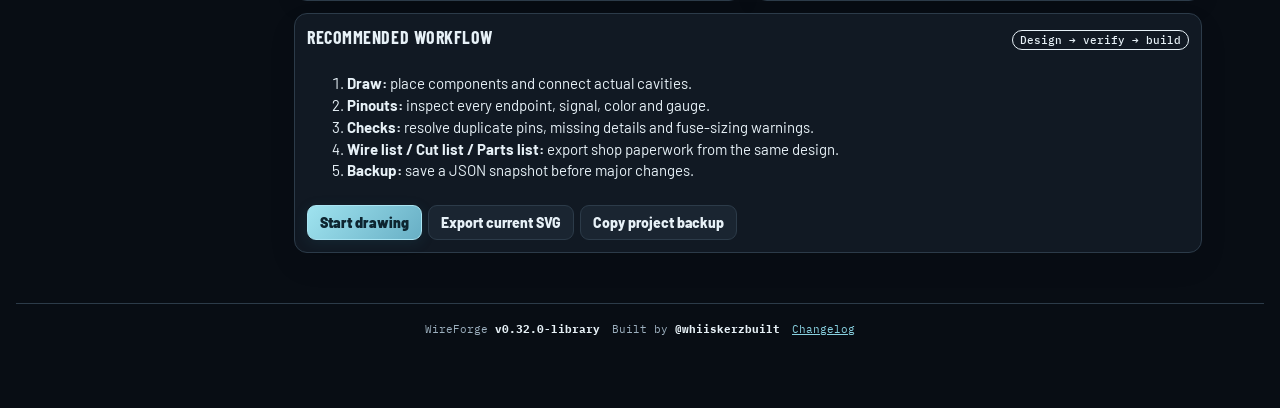
==== commit a96a875e: "v0.32: universal start dashboard, 12-category searchable parts library, personal custom parts, gener" ====
--- a/index.html
+++ b/index.html
@@ -366,13 +366,13 @@
 :root[data-wf-finish="stealth"]:not([data-theme="light"]) #wf3dProLaunch{background:linear-gradient(130deg,#f4f6f9,#a9bccb);color:#19212b;border-color:#d5e3eb}
 @media(max-width:720px){.wf-finish-choice{width:100%;justify-content:space-between;margin:0}#wfEditorFinish{flex:1;max-width:220px}}
 </style>
-<link rel="stylesheet" href="./wireforge-workspace.css?v=031-sections">
-<link rel="stylesheet" href="./wireforge-blueprint.css?v=031-sections">
-<link rel="stylesheet" href="./wireforge-formboard.css?v=031-sections">
-<link rel="stylesheet" href="./wireforge-premium.css?v=031-sections">
-<link rel="stylesheet" href="./wireforge-dt-visual.css?v=031-sections">
+<link rel="stylesheet" href="./wireforge-workspace.css?v=032-library">
+<link rel="stylesheet" href="./wireforge-blueprint.css?v=032-library">
+<link rel="stylesheet" href="./wireforge-formboard.css?v=032-library">
+<link rel="stylesheet" href="./wireforge-premium.css?v=032-library">
+<link rel="stylesheet" href="./wireforge-dt-visual.css?v=032-library">
 <script>
-const APP_VERSION='0.31.0-sections';
+const APP_VERSION='0.32.0-library';
 const CREATOR_HANDLE='@whiiskerzbuilt';
 document.getElementById('appVersion').textContent='v'+APP_VERSION;
 const esc=s=>String(s??'').replace(/[&<>"]/g,c=>({'&':'&amp;','<':'&lt;','>':'&gt;','"':'&quot;'}[c]));
@@ -387,7 +387,7 @@
 const mx=(id,name,arr)=>lab(id,name,arr,'mx','MaxxECU LS harness');
 const nodeT=(id,name,fam,note)=>({id,name,node:true,fam,note:note||'',pins:[{p:'1',l:''}]});
 function makeCustom(tid){
-  const u=S.wfCustom?.[tid];if(u&&/^usr/.test(tid)&&!T[tid]){T[tid]={id:tid,name:u.name,labeled:true,fam:'dt',sub:'Housing P/N '+u.pn,pn:u.pn,short:u.short,pins:u.labels.map((l,i)=>({p:String(l),l:''}))};return;}
+  const u=S.wfCustom?.[tid];if(u&&/^usr/.test(tid)&&!T[tid]){T[tid]={id:tid,name:u.name,labeled:true,fam:'dt',sub:u.pn?'Housing P/N '+u.pn:'Custom part',pn:u.pn,short:u.short,cat:u.cat,pins:u.pins?u.pins.map(x=>({p:String(x.p),l:x.l||''})):u.labels.map((l,i)=>({p:String(l),l:''}))};return;}
   const m=/^(cust|bulk)(\d+)$/.exec(tid);if(!m||T[tid])return;
   const n=Math.max(1,Math.min(60,+m[2]));
   T[tid]=m[1]==='bulk'?Object.assign(gen(tid,'Firewall bulkhead '+n+'-pin',n,true,'bulk','Mil-spec bulkhead'),{bulk:true}):gen(tid,n+'-pin connector',n,false,'dt','Custom');
@@ -2640,7 +2640,7 @@
 if(S.tab==='draw'&&!S.view)requestAnimationFrame(fit);
 </script>
 
-<input type="file" id="wfOpenImport" accept=".json,application/json" hidden aria-label="Import WireForge project JSON"><div id="wfProToast" class="wf-pro-toast" role="status" aria-live="polite" hidden></div><script src="./wireforge-workspace.js?v=031-sections" defer></script>
-<script src="./wireforge-export.js?v=031-sections" defer></script><script src="./wireforge-pigtails.js?v=031-sections" defer></script><script src="./wireforge-blueprint.js?v=031-sections" defer></script><script src="./wireforge-formboard-art.js?v=031-sections" defer></script><script src="./wireforge-hd30-demo.js?v=031-sections" defer></script><script src="./wireforge-formboard.js?v=031-sections" defer></script>
-<script type="module" src="./wireforge-dt-assemblies.js?v=031-sections"></script>
+<input type="file" id="wfOpenImport" accept=".json,application/json" hidden aria-label="Import WireForge project JSON"><div id="wfProToast" class="wf-pro-toast" role="status" aria-live="polite" hidden></div><script src="./wireforge-workspace.js?v=032-library" defer></script>
+<script src="./wireforge-library.js?v=032-library" defer></script><script src="./wireforge-export.js?v=032-library" defer></script><script src="./wireforge-pigtails.js?v=032-library" defer></script><script src="./wireforge-blueprint.js?v=032-library" defer></script><script src="./wireforge-formboard-art.js?v=032-library" defer></script><script src="./wireforge-hd30-demo.js?v=032-library" defer></script><script src="./wireforge-formboard.js?v=032-library" defer></script>
+<script type="module" src="./wireforge-dt-assemblies.js?v=032-library"></script>
 </body></html>
--- a/wireforge-formboard.css
+++ b/wireforge-formboard.css
@@ -252,5 +252,6 @@
 .ds-quick-pins button[hidden]{display:none}
 @media(max-width:650px){.ds-quick{width:auto;max-height:65%}.ds-quick-pins{max-height:28vh}#dsDemoSelect{max-width:110px}}
 
-.ds-pin rect{fill:#fbfcfc;stroke:#607481;stroke-width:1}.ds-pin text{fill:#213845;text-anchor:middle;font:600 12px system-ui;pointer-events:none}.ds-pin.busy rect{fill:#d6dde0}.ds-pin.busy text{fill:#657077}.ds-pin.source rect{fill:#00766c;stroke:#65e5cd;stroke-width:3}.ds-pin.source text{fill:white}.ds-pin-status{position:absolute;bottom:50px;left:50%;transform:translateX(-50%);max-width:85%;background:#202c33;color:white;border-radius:9px;padding:8px 12px;font-size:13px}.ds-pin-status button{margin-left:6px}
-.ds-swatches button{width:26px;height:26px;margin:2px;background:var(--swatch);border:1px solid #82909a;border-radius:50%}.ds-wireeditor details{margin:.5rem 0}.ds-wireeditor summary{cursor:pointer}
+.ds-dash{display:grid;grid-template-columns:repeat(auto-fit,minmax(150px,1fr));gap:8px;margin:8px 0}.ds-tile{min-height:64px;text-align:left;padding:10px 12px;border-radius:8px;border:1px solid #3d5058;background:#1d2a30;color:inherit;display:grid;gap:2px}.ds-tile small{opacity:.75}.ds-dash-sec{margin-top:12px}.ds-cats .ds-chip.active{background:#2f6f86}.ds-mylib-row{display:flex;justify-content:space-between;align-items:center;gap:8px;padding:6px 0}.ds-customform select,.ds-customform textarea{min-height:44px;font-size:16px}.ds-check{display:flex;align-items:center;gap:8px}.ds-first{max-height:calc(100vh - 150px);overflow:auto}
+.ds-first .ds-tile{display:grid;align-content:center;min-height:64px;padding:10px 12px;border:1px solid #3d5058;border-radius:8px;background:#1d2a30;color:#eef3f5;text-align:left}.ds-first .ds-tile b{font-size:15px}.ds-first .ds-cats{flex-wrap:nowrap;overflow-x:auto;padding-bottom:6px}.ds-first .ds-cats .ds-chip{flex:0 0 auto;white-space:nowrap}.ds-first h3{margin:12px 0 4px;font-size:13px;text-transform:uppercase;letter-spacing:.06em;opacity:.8}
+.ds-first .ds-tile{border:1px solid #3d5058!important;background:#1d2a30!important;border-radius:8px!important}
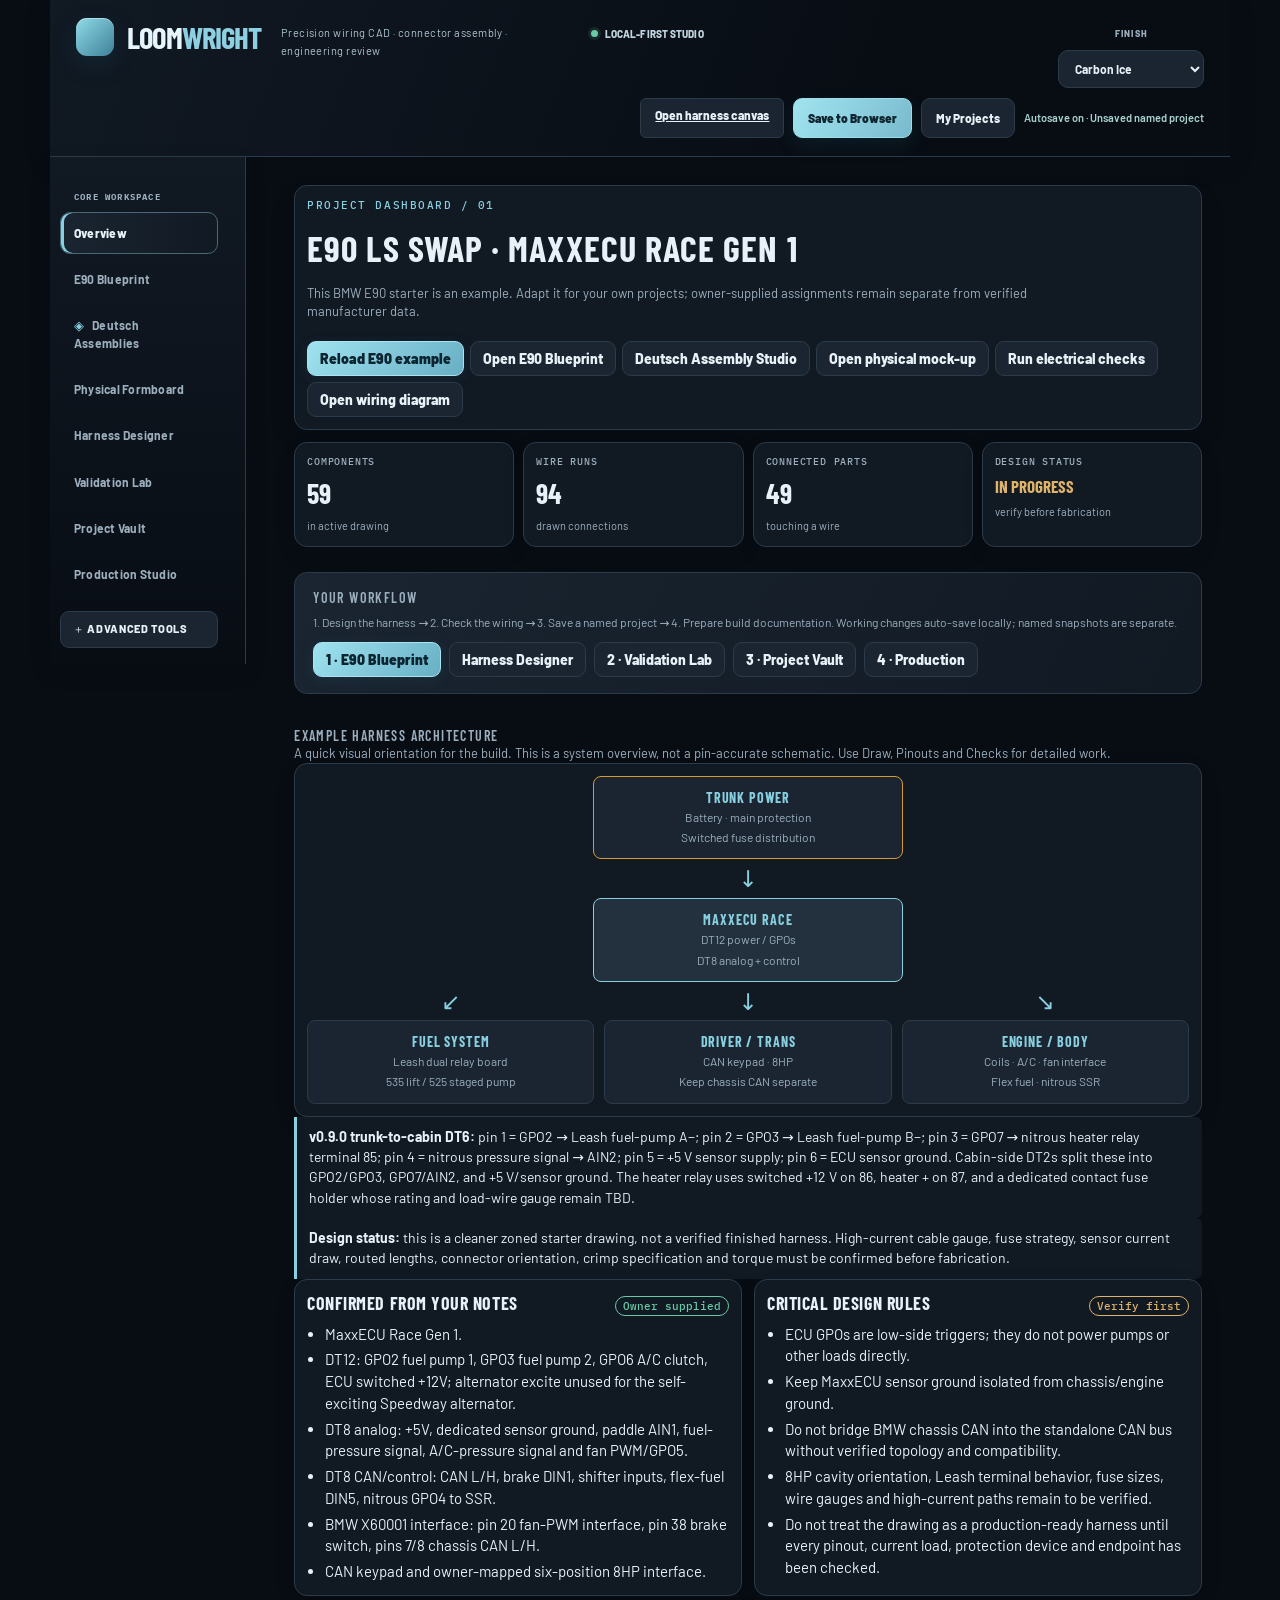
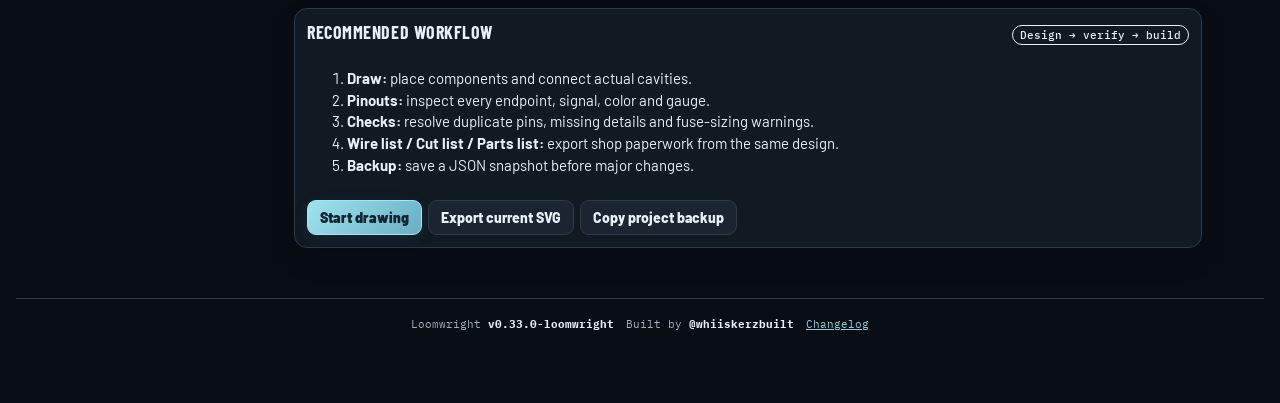
==== commit 4e8a9c03: "v0.33: Loomwright rename, materials library, sections, tap-wire panel fixes Co-Authored-By: Claude S" ====
--- a/index.html
+++ b/index.html
@@ -42,7 +42,8 @@
 </style>
 
 </head><body>
-<title>WireForge</title>
+<title>Loomwright · wiring harness design</title>
+<link rel="icon" href="data:image/svg+xml,%3Csvg xmlns='http://www.w3.org/2000/svg' viewBox='0 0 32 32'%3E%3Crect width='32' height='32' rx='7' fill='%230e1a20'/%3E%3Cpath d='M5 22c6 0 5-12 11-12s5 12 11 12M5 16c6 0 5-6 11-6s5 6 11 6' fill='none' stroke='%2372d3e6' stroke-width='2.4' stroke-linecap='round'/%3E%3C/svg%3E">
 <meta name="claude:viewport-fit-sides" content="cover">
 <link rel="stylesheet" href="https://fonts.googleapis.com/css2?family=Barlow+Condensed:wght@600;700&family=Barlow:wght@400;500;600&family=IBM+Plex+Mono:wght@400;500&display=swap">
 <style>
@@ -195,9 +196,9 @@
 
 <div class="wrap">
 <header>
-  <h1>Wire<span>Forge</span></h1>
+  <h1>Loom<span>wright</span></h1>
   <p class="sub">Precision wiring CAD · connector assembly · engineering review</p><span class="wf-app-trust" title="Local-first workspace; not electrical certification">LOCAL-FIRST STUDIO</span>
-  <label class="wf-finish-choice">FINISH <select id="wfEditorFinish" aria-label="WireForge interface finish"><option value="ice">Carbon Ice</option><option value="copper">Forged Titanium</option><option value="stealth">Obsidian</option></select></label>
+  <label class="wf-finish-choice">FINISH <select id="wfEditorFinish" aria-label="Loomwright interface finish"><option value="ice">Carbon Ice</option><option value="copper">Forged Titanium</option><option value="stealth">Obsidian</option></select></label>
 <div class="wf-top-actions" aria-label="Project actions"><button class="btn primary" id="wfQuickSave" type="button" title="Create or update the current named browser snapshot">Save to Browser</button><button class="btn" id="wfVaultOpen" type="button">My Projects</button><span id="wfSaveStatus" role="status" aria-live="polite">Autosave on · Checking browser storage…</span></div>
 </header>
 <nav id="tabs"></nav>
@@ -272,7 +273,7 @@
 <section id="t-save" hidden></section>
 </div>
 <div id="toast" class="toast" hidden></div>
-<footer class="app-footer"><span>WireForge <b id="appVersion">v0.27.0-assembly-preview</b></span><span>Built by <b>@whiiskerzbuilt</b></span><a href="CHANGELOG.md" target="_blank" rel="noopener">Changelog</a></footer>
+<footer class="app-footer"><span>Loomwright <b id="appVersion">v0.27.0-assembly-preview</b></span><span>Built by <b>@whiiskerzbuilt</b></span><a href="CHANGELOG.md" target="_blank" rel="noopener">Changelog</a></footer>
 
 <style id="wfBlackglassTheme">
 /* Visual-only refresh. Semantic good/warning/error colors stay distinct. */
@@ -366,13 +367,13 @@
 :root[data-wf-finish="stealth"]:not([data-theme="light"]) #wf3dProLaunch{background:linear-gradient(130deg,#f4f6f9,#a9bccb);color:#19212b;border-color:#d5e3eb}
 @media(max-width:720px){.wf-finish-choice{width:100%;justify-content:space-between;margin:0}#wfEditorFinish{flex:1;max-width:220px}}
 </style>
-<link rel="stylesheet" href="./wireforge-workspace.css?v=032-library">
-<link rel="stylesheet" href="./wireforge-blueprint.css?v=032-library">
-<link rel="stylesheet" href="./wireforge-formboard.css?v=032-library">
-<link rel="stylesheet" href="./wireforge-premium.css?v=032-library">
-<link rel="stylesheet" href="./wireforge-dt-visual.css?v=032-library">
+<link rel="stylesheet" href="./wireforge-workspace.css?v=033-loomwright">
+<link rel="stylesheet" href="./wireforge-blueprint.css?v=033-loomwright">
+<link rel="stylesheet" href="./wireforge-formboard.css?v=033-loomwright">
+<link rel="stylesheet" href="./wireforge-premium.css?v=033-loomwright">
+<link rel="stylesheet" href="./wireforge-dt-visual.css?v=033-loomwright">
 <script>
-const APP_VERSION='0.32.0-library';
+const APP_VERSION='0.33.0-loomwright';
 const CREATOR_HANDLE='@whiiskerzbuilt';
 document.getElementById('appVersion').textContent='v'+APP_VERSION;
 const esc=s=>String(s??'').replace(/[&<>"]/g,c=>({'&':'&amp;','<':'&lt;','>':'&gt;','"':'&quot;'}[c]));
@@ -1500,7 +1501,7 @@
 }
 function downloadProjectReport(){
  const groups={};S.wires.forEach((w,i)=>{const k=String(w.fuse||'').trim()||(+w.fa>0?'Fuse '+w.fa+' A':'Unassigned fuse');const g=groups[k]||(groups[k]={segments:0,enteredCurrentSumA:0,missingCurrent:0,missingFuse:0});g.segments++;g.enteredCurrentSumA+=Math.max(0,+w.amps||0);if(!(+w.amps>0))g.missingCurrent++;if(!(+w.fa>0))g.missingFuse++});
- const report={app:'WireForge',version:APP_VERSION,generatedAt:new Date().toISOString(),project:{partCount:S.parts.length,wireSegmentCount:S.wires.length,zoneCount:(S.zones||[]).length,loomCount:(S.looms||[]).length},readiness:readinessAudit(),selfTests:runProjectSelfTests(),powerBudget:{voltage:Number(S.powerVoltage)||14,groups},circuitBook:S.circuitBook||[],notice:'Documentation and screening only; not electrical safety certification. Wire-segment current sums may double-count the same circuit.'};downloadTextFile('wireforge-project-report.json',JSON.stringify(report,null,2),'application/json;charset=utf-8')
+ const report={app:'Loomwright',version:APP_VERSION,generatedAt:new Date().toISOString(),project:{partCount:S.parts.length,wireSegmentCount:S.wires.length,zoneCount:(S.zones||[]).length,loomCount:(S.looms||[]).length},readiness:readinessAudit(),selfTests:runProjectSelfTests(),powerBudget:{voltage:Number(S.powerVoltage)||14,groups},circuitBook:S.circuitBook||[],notice:'Documentation and screening only; not electrical safety certification. Wire-segment current sums may double-count the same circuit.'};downloadTextFile('wireforge-project-report.json',JSON.stringify(report,null,2),'application/json;charset=utf-8')
 }
 function rCut(){
   const groups={};
@@ -2183,7 +2184,7 @@
 }
 function downloadXlsx(){
   const stamp=new Date().toISOString().slice(0,10);
-  const sheets=[['Summary',[['WireForge project export',''],['Exported',stamp],['App version',APP_VERSION],['Parts',S.parts.length],['Wires',S.wires.length],['Looms',(S.looms||[]).length],['Note','Planning data only. Verify pinouts, wire gauge and fuse sizes against manufacturer specs before building.']],false],
+  const sheets=[['Summary',[['Loomwright project export',''],['Exported',stamp],['App version',APP_VERSION],['Parts',S.parts.length],['Wires',S.wires.length],['Looms',(S.looms||[]).length],['Note','Planning data only. Verify pinouts, wire gauge and fuse sizes against manufacturer specs before building.']],false],
     ['Wire list',parseCsvText(CSVS.wires()),true],['Cut list',parseCsvText(CSVS.cut()),true],['Pinouts',parseCsvText(CSVS.pins()),true],['Parts',parseCsvText(CSVS.bom()),true]];
   const files=[['[Content_Types].xml',`<?xml version="1.0" encoding="UTF-8" standalone="yes"?><Types xmlns="http://schemas.openxmlformats.org/package/2006/content-types"><Default Extension="rels" ContentType="application/vnd.openxmlformats-package.relationships+xml"/><Default Extension="xml" ContentType="application/xml"/><Override PartName="/xl/workbook.xml" ContentType="application/vnd.openxmlformats-officedocument.spreadsheetml.sheet.main+xml"/><Override PartName="/xl/styles.xml" ContentType="application/vnd.openxmlformats-officedocument.spreadsheetml.styles+xml"/>${sheets.map((_,i)=>`<Override PartName="/xl/worksheets/sheet${i+1}.xml" ContentType="application/vnd.openxmlformats-officedocument.spreadsheetml.worksheet+xml"/>`).join('')}</Types>`],
    ['_rels/.rels',`<?xml version="1.0" encoding="UTF-8" standalone="yes"?><Relationships xmlns="http://schemas.openxmlformats.org/package/2006/relationships"><Relationship Id="rId1" Type="http://schemas.openxmlformats.org/officeDocument/2006/relationships/officeDocument" Target="xl/workbook.xml"/></Relationships>`],
@@ -2204,7 +2205,7 @@
 function downloadCsvFile(filename,content){const blob=new Blob(['\uFEFF'+content],{type:'text/csv;charset=utf-8;'});const url=URL.createObjectURL(blob);const a=document.createElement('a');a.href=url;a.download=filename;document.body.appendChild(a);a.click();a.remove();setTimeout(()=>URL.revokeObjectURL(url),1500);toast('Downloaded '+filename)}
 function printPinouts(){
  const rows=S.parts.map(p=>{const t=T[p.t],pins=t.node?[0]:t.pins.map((_,i)=>i);return `<section><h2>${esc(p.name)} <small>— ${esc(t.name)}</small></h2><table><thead><tr><th>Pin / cavity</th><th>Function</th><th>Wire / signal</th><th>Gauge</th><th>Color</th><th>Other endpoint</th></tr></thead><tbody>${pins.map(i=>{const ws=usedOn(p.id,i);return (ws.length?ws:[null]).map(w=>{const o=w?((w.a.p===p.id&&w.a.i===i)?w.b:w.a):null;return `<tr><td>${esc(t.pins[i].p)}</td><td>${esc(t.node?'':plabel(p,i))}</td><td>${esc(w?.sig||'—')}</td><td>${esc(w?String(w.awg)+' AWG':'—')}</td><td>${esc(w?.color||'—')}</td><td>${esc(o?endName(o):'—')}</td></tr>`}).join('')}).join('')}</tbody></table></section>`}).join('');
- const w=window.open('','_blank');if(!w){toast('Allow pop-ups to print pinouts');return}w.document.write(`<!doctype html><html><head><title>Harness Bench — Connector Pinout Sheets</title><style>body{font:11px Arial;margin:18px;color:#111}h1{font-size:20px}h2{font-size:14px;margin:20px 0 6px}h2 small{font-weight:normal;color:#555}table{border-collapse:collapse;width:100%;margin-bottom:12px}tr{page-break-inside:avoid}td,th{border:1px solid #999;padding:4px;text-align:left;vertical-align:top}th{background:#eee}section{page-break-after:always}section:last-child{page-break-after:auto}.note{font-size:10px;color:#444}@media print{body{margin:10mm}}</style></head><body><h1>Harness Bench — Connector Pinout Sheets</h1><p class="note">Generated from the current drawing. Verify connector face/orientation, terminal part number, output configuration, wire ratings and protection before fabrication.</p>${rows}</body></html>`);w.document.close();setTimeout(()=>{w.focus();w.print()},300);
+ const w=window.open('','_blank');if(!w){toast('Allow pop-ups to print pinouts');return}w.document.write(`<!doctype html><html><head><title>Loomwright — Connector Pinout Sheets</title><style>body{font:11px Arial;margin:18px;color:#111}h1{font-size:20px}h2{font-size:14px;margin:20px 0 6px}h2 small{font-weight:normal;color:#555}table{border-collapse:collapse;width:100%;margin-bottom:12px}tr{page-break-inside:avoid}td,th{border:1px solid #999;padding:4px;text-align:left;vertical-align:top}th{background:#eee}section{page-break-after:always}section:last-child{page-break-after:auto}.note{font-size:10px;color:#444}@media print{body{margin:10mm}}</style></head><body><h1>Loomwright — Connector Pinout Sheets</h1><p class="note">Generated from the current drawing. Verify connector face/orientation, terminal part number, output configuration, wire ratings and protection before fabrication.</p>${rows}</body></html>`);w.document.close();setTimeout(()=>{w.focus();w.print()},300);
 }
 function exportDiagram(){
  const svg=document.getElementById('cv');if(!svg){toast('Drawing stage not found');return}
@@ -2216,7 +2217,7 @@
  const svg=document.getElementById('cv');if(!svg)return toast('Drawing stage not found');
  const clone=svg.cloneNode(true);clone.setAttribute('xmlns','http://www.w3.org/2000/svg');clone.setAttribute('width','1400');clone.setAttribute('height','900');clone.style.width='100%';clone.style.height='auto';
  const css=document.createElementNS('http://www.w3.org/2000/svg','style');css.textContent=':root{--bg:#fff;--panel:#f5f5f5;--panel2:#eee;--line:#777;--grid:#ddd;--fg:#111;--mute:#444;--accent:#a86900;--good:#13804f;--warn:#a86900;--bad:#c23a2b} text{font-family:Arial,sans-serif}';clone.insertBefore(css,clone.firstChild);
- const w=window.open('','_blank');if(!w){toast('Allow pop-ups to print the diagram');return}w.document.write('<!doctype html><html><head><title>Harness Bench diagram</title><style>body{font:14px Arial;margin:18px}h1{font-size:18px}p{color:#444;font-size:12px}svg{max-width:100%;height:auto}</style></head><body><h1>Harness Bench — Wiring Diagram</h1><p>Design draft. Verify connector orientation, current capacity, fuse protection and all circuit endpoints before fabrication.</p>'+new XMLSerializer().serializeToString(clone)+'</body></html>');w.document.close();setTimeout(()=>{w.focus();w.print()},500);
+ const w=window.open('','_blank');if(!w){toast('Allow pop-ups to print the diagram');return}w.document.write('<!doctype html><html><head><title>Loomwright diagram</title><style>body{font:14px Arial;margin:18px}h1{font-size:18px}p{color:#444;font-size:12px}svg{max-width:100%;height:auto}</style></head><body><h1>Harness Bench — Wiring Diagram</h1><p>Design draft. Verify connector orientation, current capacity, fuse protection and all circuit endpoints before fabrication.</p>'+new XMLSerializer().serializeToString(clone)+'</body></html>');w.document.close();setTimeout(()=>{w.focus();w.print()},500);
 }
 
 /* ---------- events ---------- */
@@ -2601,7 +2602,7 @@
        len:+w.len>0?+w.len:null,points});
  }
  return{schema:'wireforge.3d.scene.v1',generatedAt:new Date().toISOString(),
-   projectName:String(S.wfProjectName||S.projectName||S.name||'Untitled WireForge Harness'),sourceVersion:APP_VERSION,
+   projectName:String(S.wfProjectName||S.projectName||S.name||'Untitled Harness'),sourceVersion:APP_VERSION,
    parts,wires:out,looms:(S.looms||[]).map(l=>({id:l.id,name:l.name,color:l.color,cover:l.cover})),
    branches:(S.pro?.branches||S.wfBranches||[]).map(b=>({id:b.id,name:b.name,length:b.length,diameter:b.diameter,sleeve:b.sleeve}))};
 }
@@ -2640,7 +2641,7 @@
 if(S.tab==='draw'&&!S.view)requestAnimationFrame(fit);
 </script>
 
-<input type="file" id="wfOpenImport" accept=".json,application/json" hidden aria-label="Import WireForge project JSON"><div id="wfProToast" class="wf-pro-toast" role="status" aria-live="polite" hidden></div><script src="./wireforge-workspace.js?v=032-library" defer></script>
-<script src="./wireforge-library.js?v=032-library" defer></script><script src="./wireforge-export.js?v=032-library" defer></script><script src="./wireforge-pigtails.js?v=032-library" defer></script><script src="./wireforge-blueprint.js?v=032-library" defer></script><script src="./wireforge-formboard-art.js?v=032-library" defer></script><script src="./wireforge-hd30-demo.js?v=032-library" defer></script><script src="./wireforge-formboard.js?v=032-library" defer></script>
-<script type="module" src="./wireforge-dt-assemblies.js?v=032-library"></script>
+<input type="file" id="wfOpenImport" accept=".json,application/json" hidden aria-label="Import Loomwright project JSON"><div id="wfProToast" class="wf-pro-toast" role="status" aria-live="polite" hidden></div><script src="./wireforge-workspace.js?v=033-loomwright" defer></script>
+<script src="./wireforge-library.js?v=033-loomwright" defer></script><script src="./wireforge-export.js?v=033-loomwright" defer></script><script src="./wireforge-pigtails.js?v=033-loomwright" defer></script><script src="./wireforge-blueprint.js?v=033-loomwright" defer></script><script src="./wireforge-formboard-art.js?v=033-loomwright" defer></script><script src="./wireforge-hd30-demo.js?v=033-loomwright" defer></script><script src="./wireforge-formboard.js?v=033-loomwright" defer></script>
+<script type="module" src="./wireforge-dt-assemblies.js?v=033-loomwright"></script>
 </body></html>
--- a/wireforge-formboard.css
+++ b/wireforge-formboard.css
@@ -255,3 +255,10 @@
 .ds-dash{display:grid;grid-template-columns:repeat(auto-fit,minmax(150px,1fr));gap:8px;margin:8px 0}.ds-tile{min-height:64px;text-align:left;padding:10px 12px;border-radius:8px;border:1px solid #3d5058;background:#1d2a30;color:inherit;display:grid;gap:2px}.ds-tile small{opacity:.75}.ds-dash-sec{margin-top:12px}.ds-cats .ds-chip.active{background:#2f6f86}.ds-mylib-row{display:flex;justify-content:space-between;align-items:center;gap:8px;padding:6px 0}.ds-customform select,.ds-customform textarea{min-height:44px;font-size:16px}.ds-check{display:flex;align-items:center;gap:8px}.ds-first{max-height:calc(100vh - 150px);overflow:auto}
 .ds-first .ds-tile{display:grid;align-content:center;min-height:64px;padding:10px 12px;border:1px solid #3d5058;border-radius:8px;background:#1d2a30;color:#eef3f5;text-align:left}.ds-first .ds-tile b{font-size:15px}.ds-first .ds-cats{flex-wrap:nowrap;overflow-x:auto;padding-bottom:6px}.ds-first .ds-cats .ds-chip{flex:0 0 auto;white-space:nowrap}.ds-first h3{margin:12px 0 4px;font-size:13px;text-transform:uppercase;letter-spacing:.06em;opacity:.8}
 .ds-first .ds-tile{border:1px solid #3d5058!important;background:#1d2a30!important;border-radius:8px!important}
+
+.ds-tw-card{min-width:0}.ds-tw-card h4{margin:4px 0}.ds-tw-cavs{display:grid;grid-template-columns:repeat(auto-fill,minmax(88px,1fr));gap:6px;max-height:34vh;overflow:auto}.ds-cav.ok{outline:2px solid #6fe39a}.ds-cav.sel{outline:2px solid #4cc2ff;background:#173a4c}.ds-tw .ds-cav{min-height:48px}
+.ds-panel.ds-tw{top:auto;bottom:52px;right:12px;left:84px;width:auto;max-height:42vh;overflow:auto}.ds-tw .ds-tw-cavs{max-height:18vh}.ds-tw .ds-quick-columns{gap:12px}
+
+.ds-secpanel{width:min(380px,calc(100% - 100px));max-height:70vh;overflow:auto}.ds-sec{border:1px solid #3d5058;border-radius:8px;padding:8px;margin:6px 0;display:grid;gap:6px}.ds-sec.on{border-color:#4cc2ff}.ds-secnew{display:flex;gap:6px}.ds-secnew input,.ds-secname{min-height:44px;font-size:16px;flex:1;min-width:0}.ds-secbtns{display:flex;flex-wrap:wrap;gap:6px}.ds-secbtns button{min-height:40px}.ds-secbtns [aria-pressed=true]{background:#2f6f86}.ds-mat small{display:block;opacity:.8}.ds-mat button{margin-top:6px;min-height:40px}
+.ds-panel.ds-secpanel{top:auto;bottom:52px;right:12px;left:84px;width:auto;max-height:36vh;overflow:auto}
+.ds-panel.ds-palette.ds-dock{top:auto;bottom:52px;right:12px;left:84px;width:auto;max-height:34vh;overflow:auto}.ds-dock #dsPartRes{display:grid;grid-template-columns:repeat(auto-fill,minmax(230px,1fr));gap:8px}
--- a/wireforge-premium.css
+++ b/wireforge-premium.css
@@ -5,7 +5,7 @@
 .wrap{background:var(--bg)}
 .wrap>header{position:relative;padding:18px clamp(16px,2vw,30px);min-height:91px;gap:10px 20px}
 .wrap>header h1{font-family:var(--display);font-size:clamp(26px,2.3vw,33px);letter-spacing:-.022em;display:flex;align-items:center;gap:0;margin:0;line-height:1}
-.wrap>header h1:before{content:"◈";font-family:system-ui,sans-serif;font-size:17px;line-height:1;width:38px;height:38px;display:grid;place-items:center;border-radius:11px;background:linear-gradient(135deg,#90dbe8,#3e8198);box-shadow:inset 0 1px #ecfeff70,0 8px 25px #1e657635;color:#09232f;margin-right:13px}
+.wrap>header h1:before{content:"";background-image:url("data:image/svg+xml,%3Csvg xmlns='http://www.w3.org/2000/svg' viewBox='0 0 32 32'%3E%3Cpath d='M4 22c6 0 5-12 12-12s6 12 12 12M4 16c6 0 5-6 12-6s6 6 12 6M4 10c6 0 5 0 12 0s6 0 12 0' fill='none' stroke='%23072028' stroke-width='2.4' stroke-linecap='round'/%3E%3C/svg%3E");background-repeat:no-repeat;background-position:center;background-size:24px;font-family:system-ui,sans-serif;font-size:17px;line-height:1;width:38px;height:38px;display:grid;place-items:center;border-radius:11px;background:linear-gradient(135deg,#90dbe8,#3e8198);box-shadow:inset 0 1px #ecfeff70,0 8px 25px #1e657635;color:#09232f;margin-right:13px}
 .wrap>header>.sub{font-size:11px;letter-spacing:.04em;line-height:1.6;max-width:290px}
 .wrap>header .wf-finish-choice{font-size:9px;letter-spacing:1.25px}
 .wrap>header .wf-top-actions{gap:9px}
